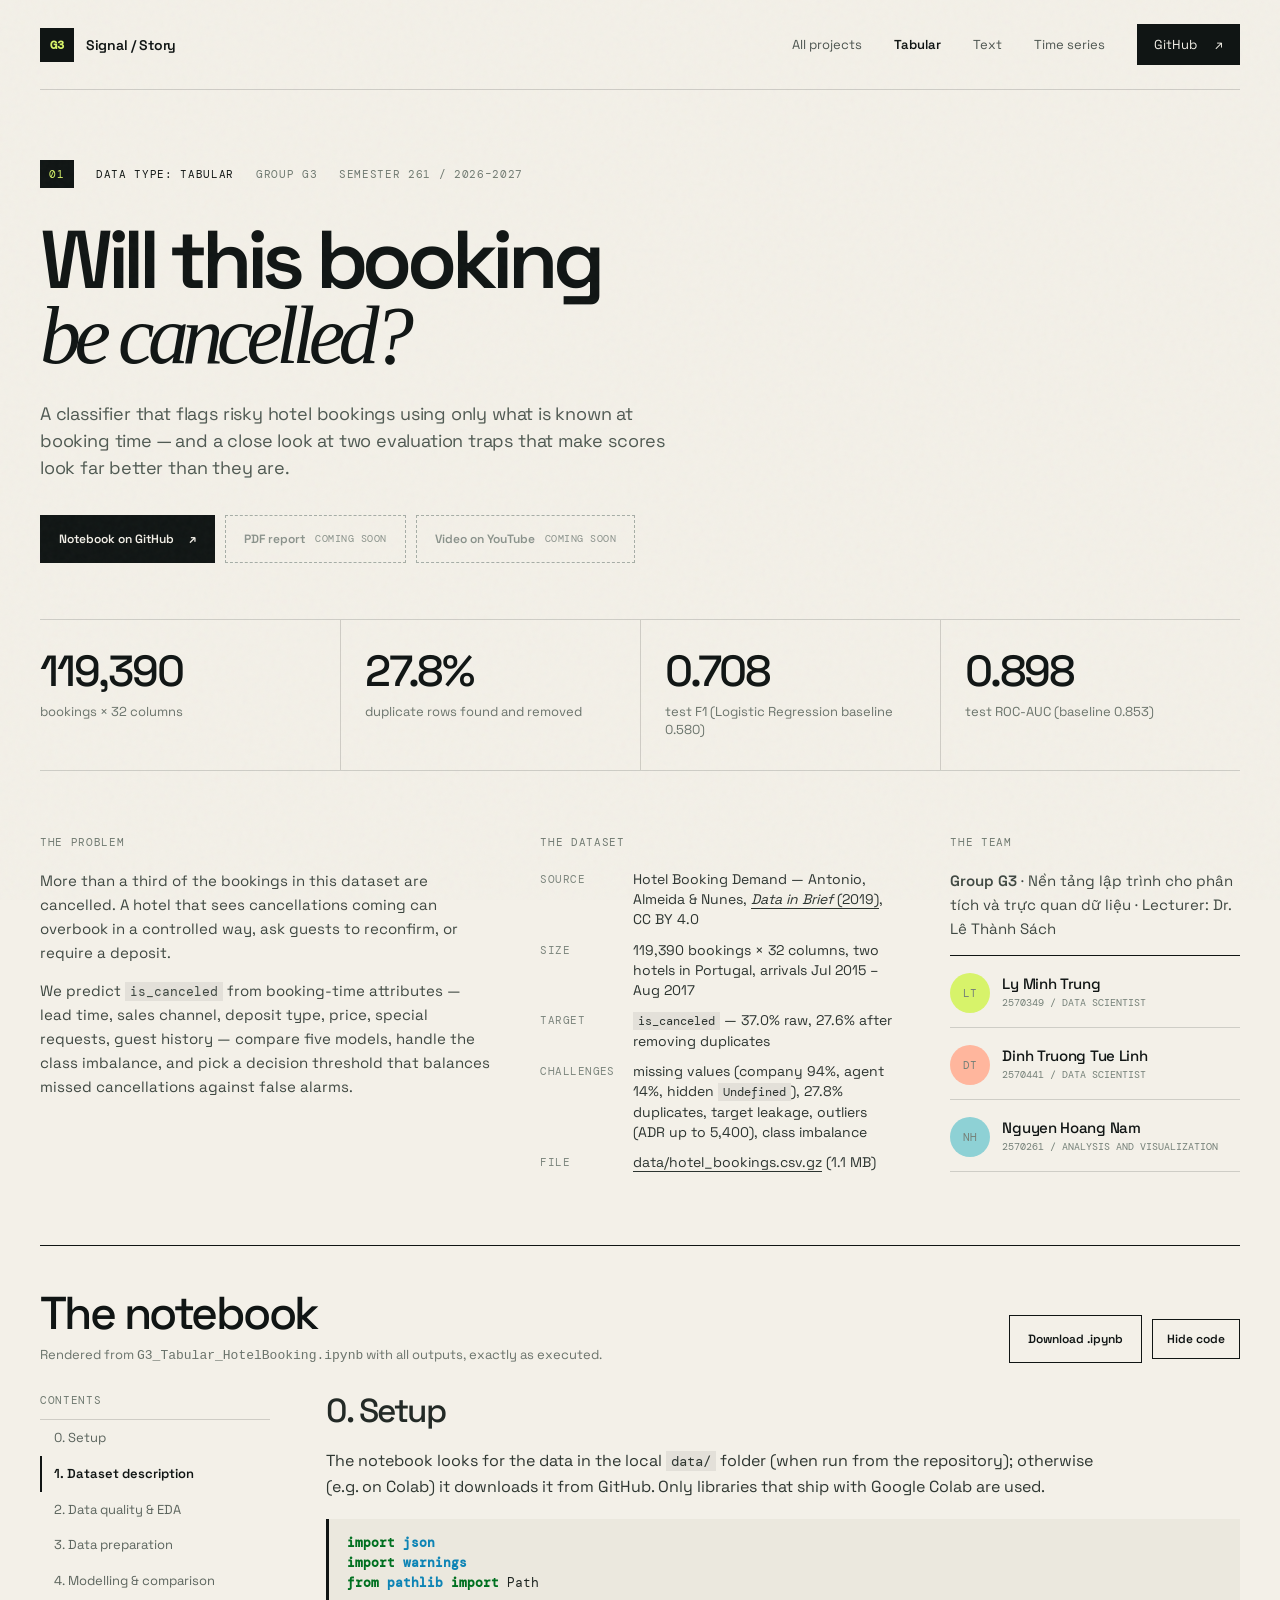
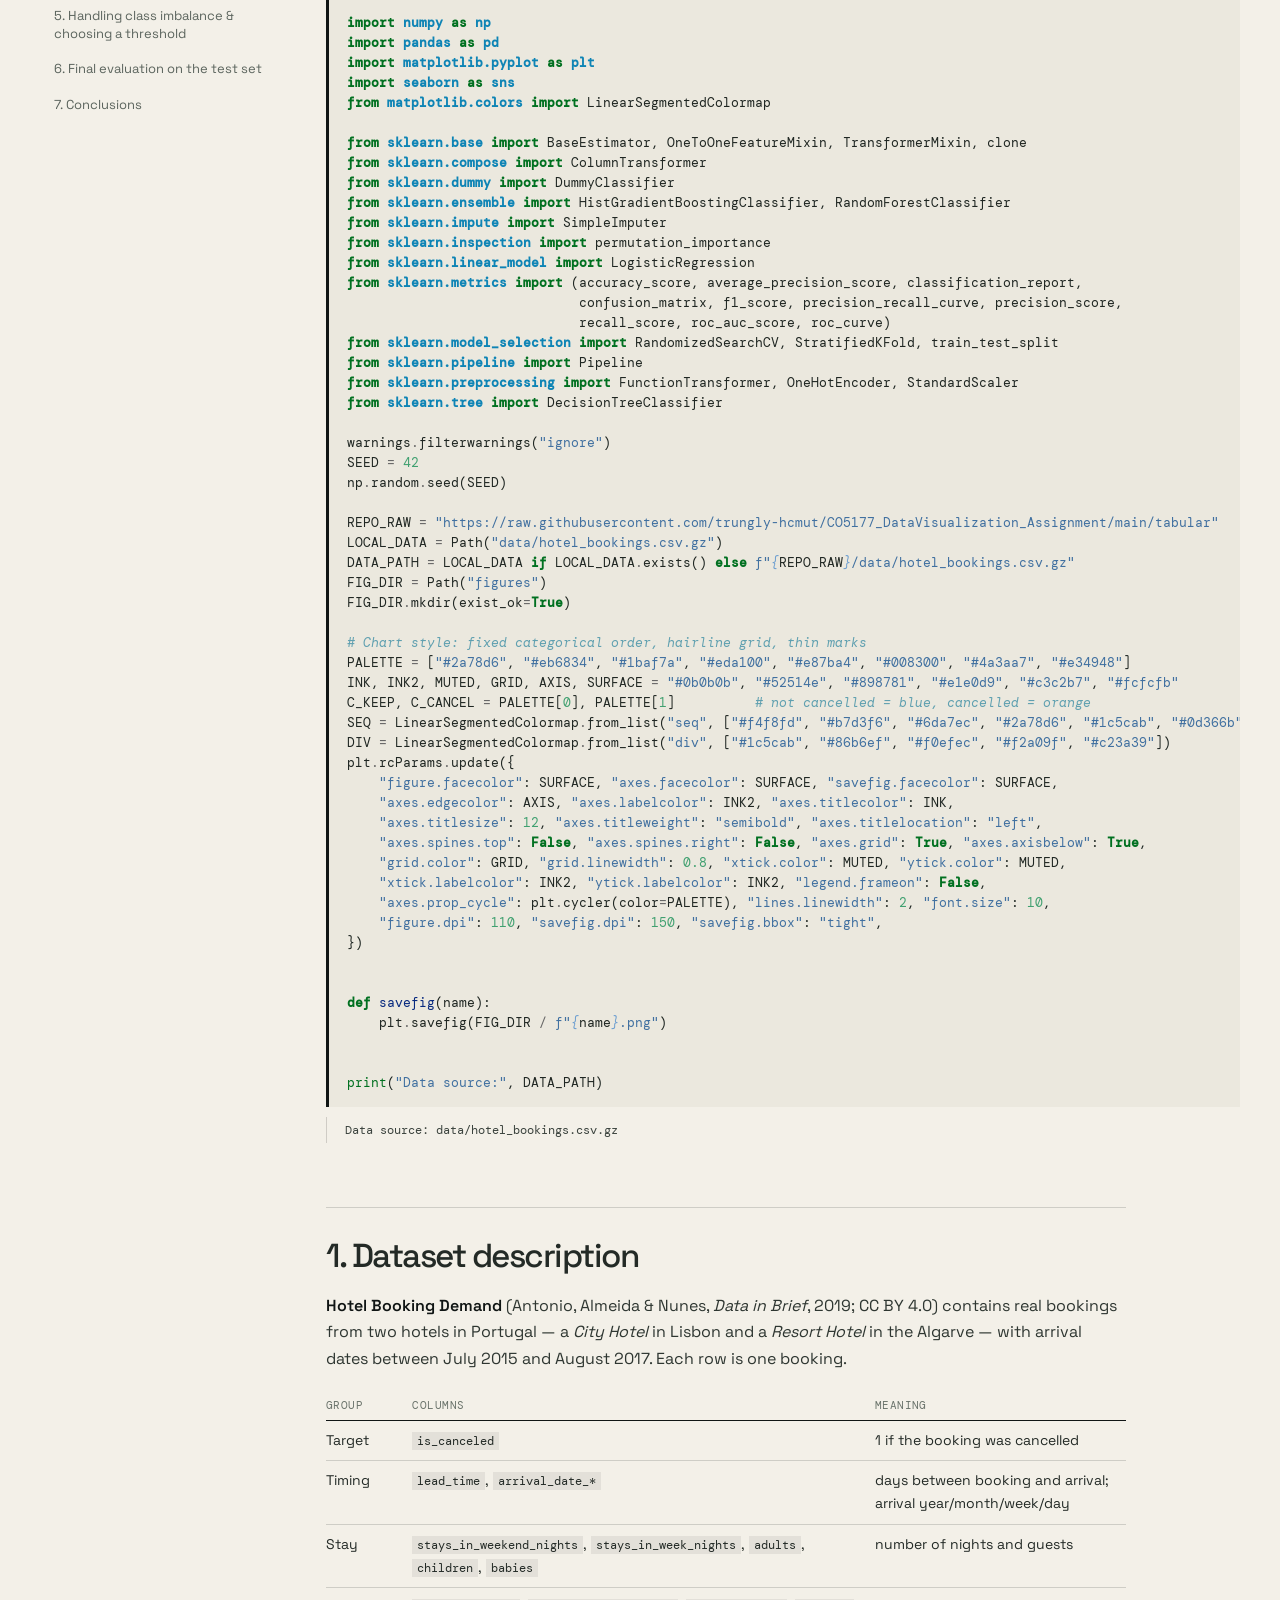
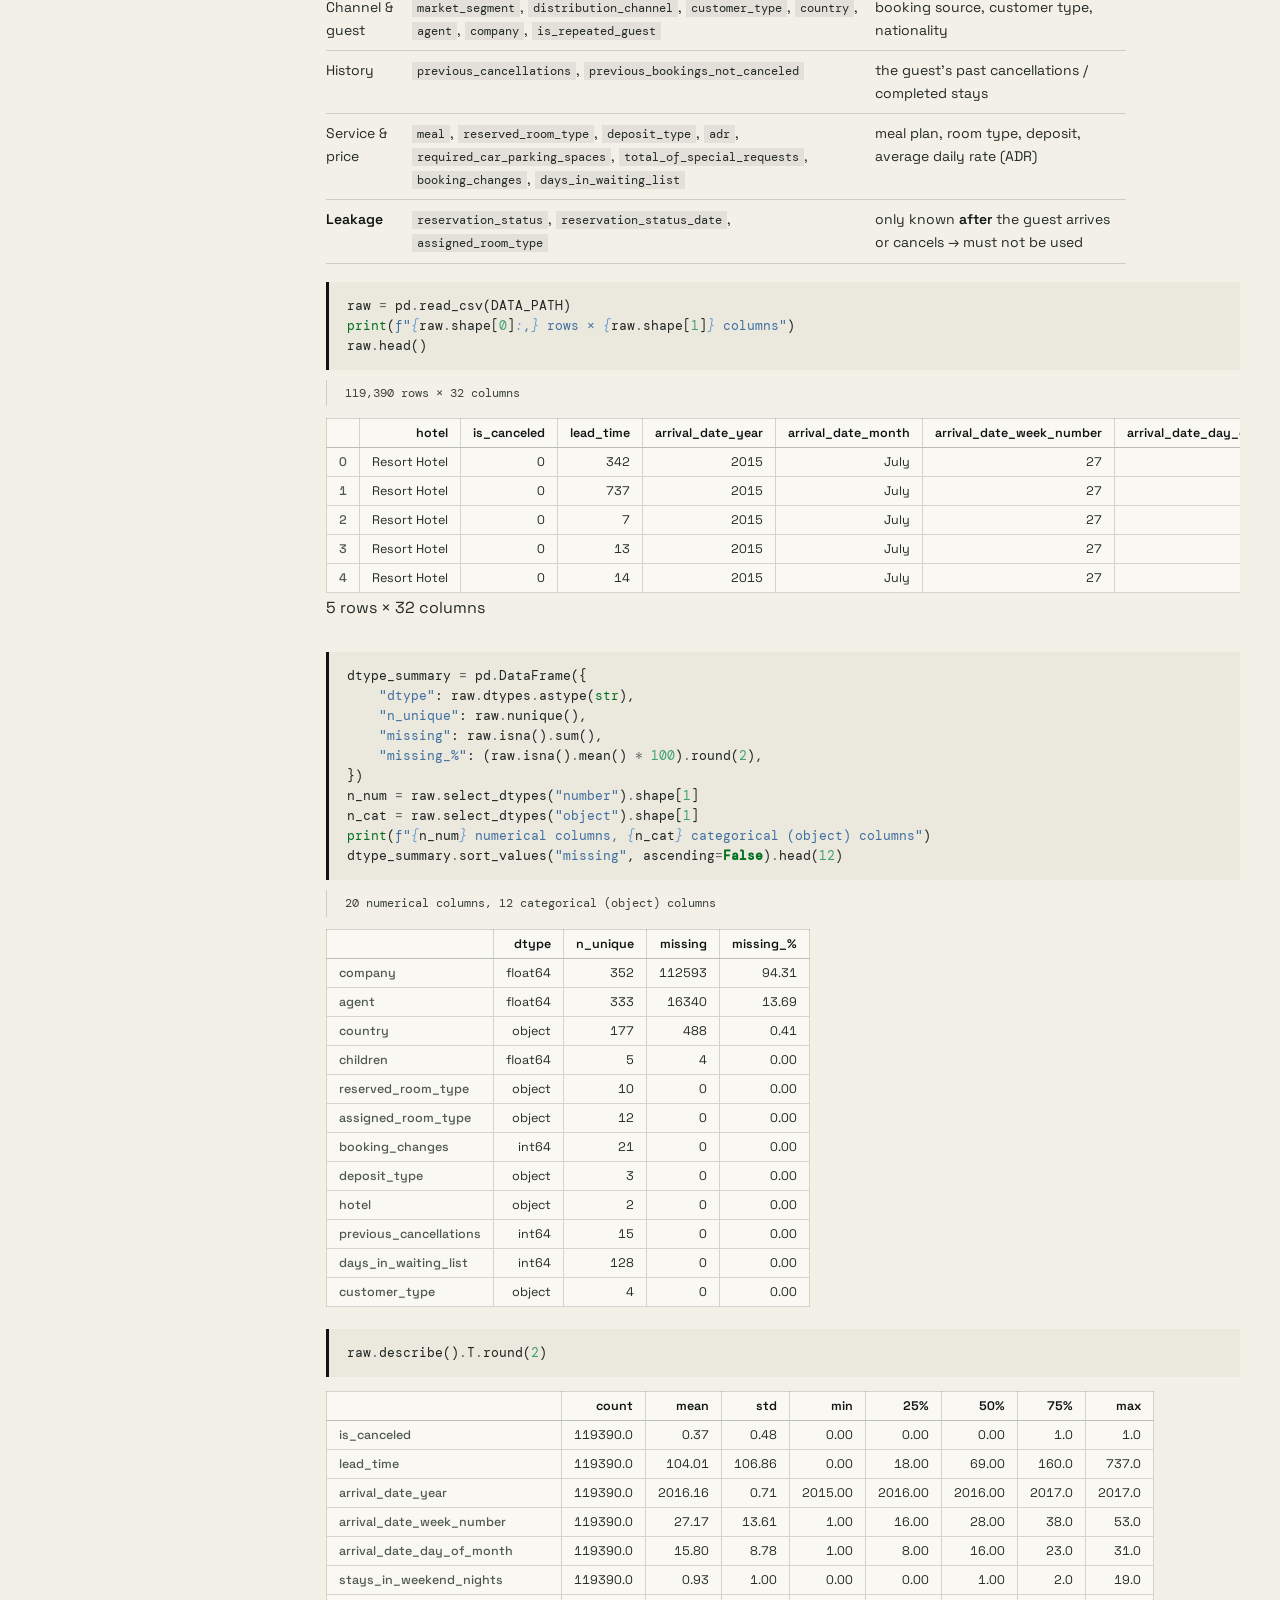
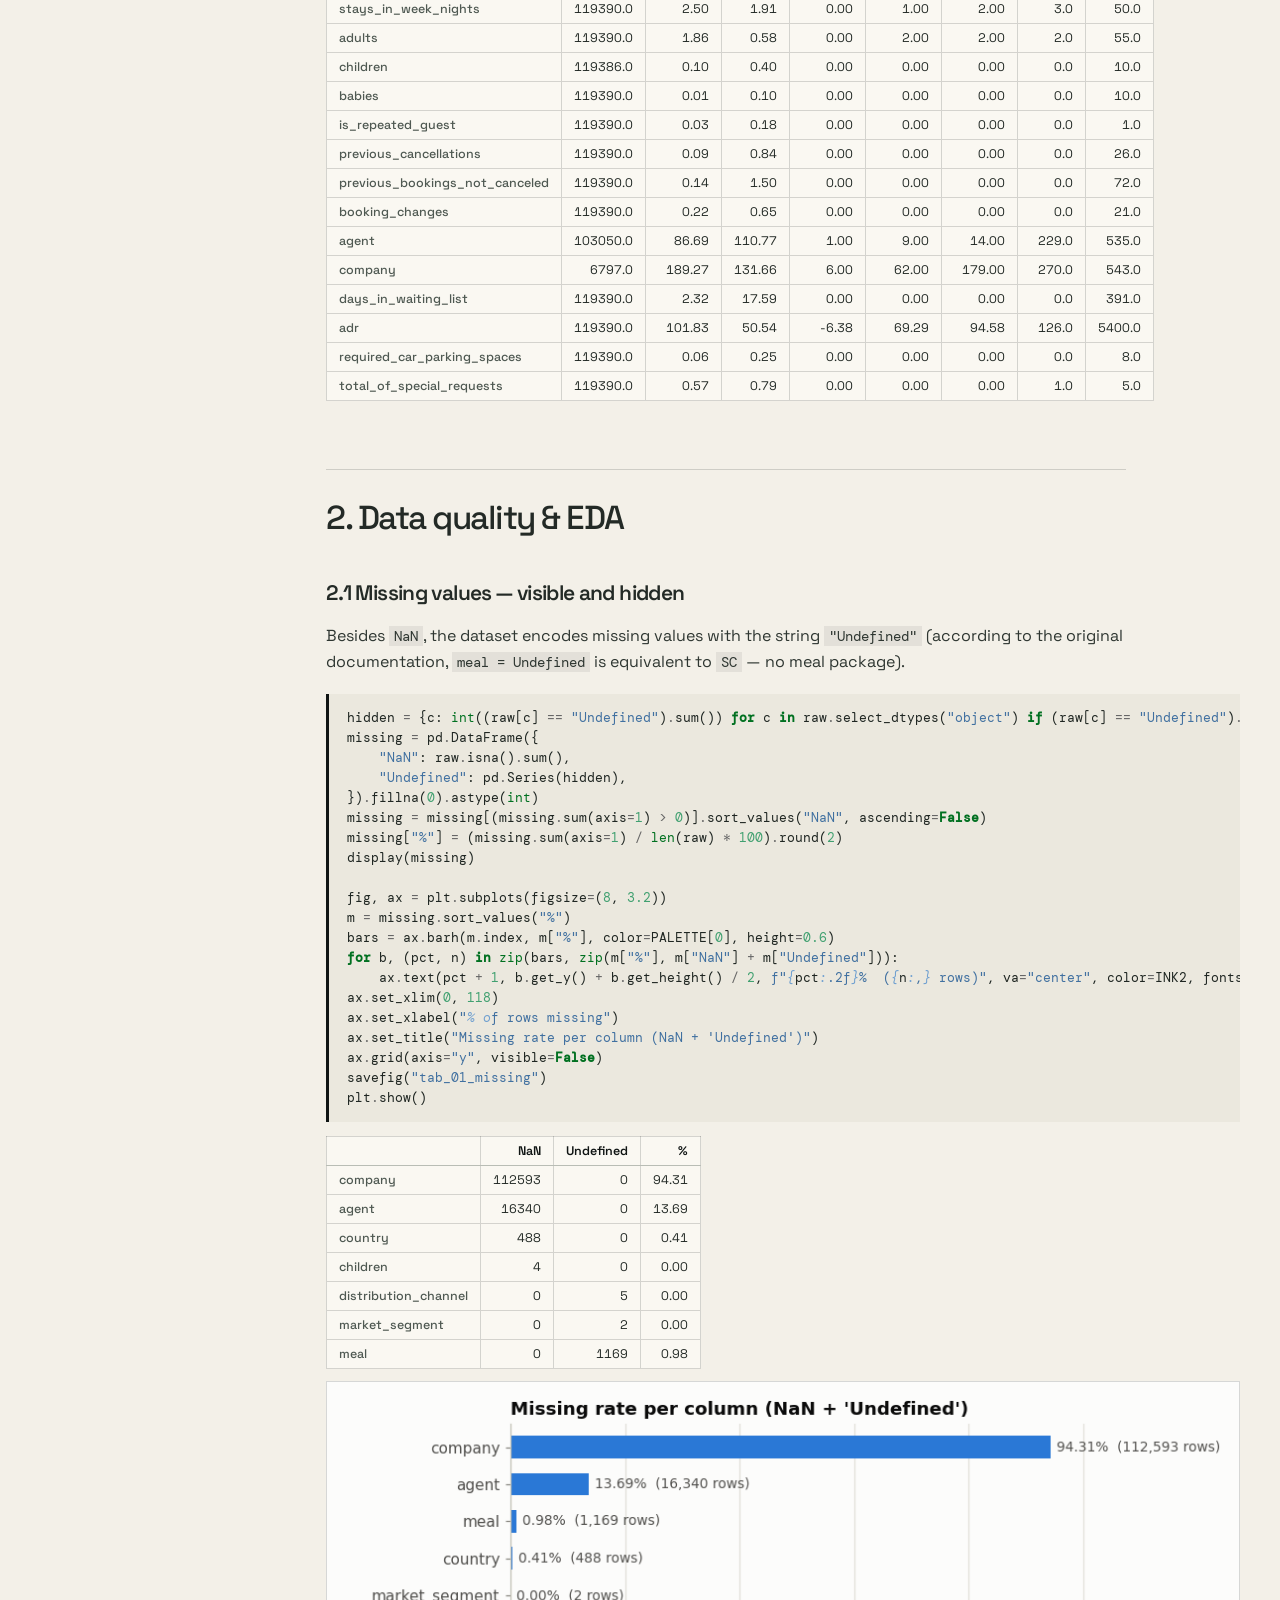
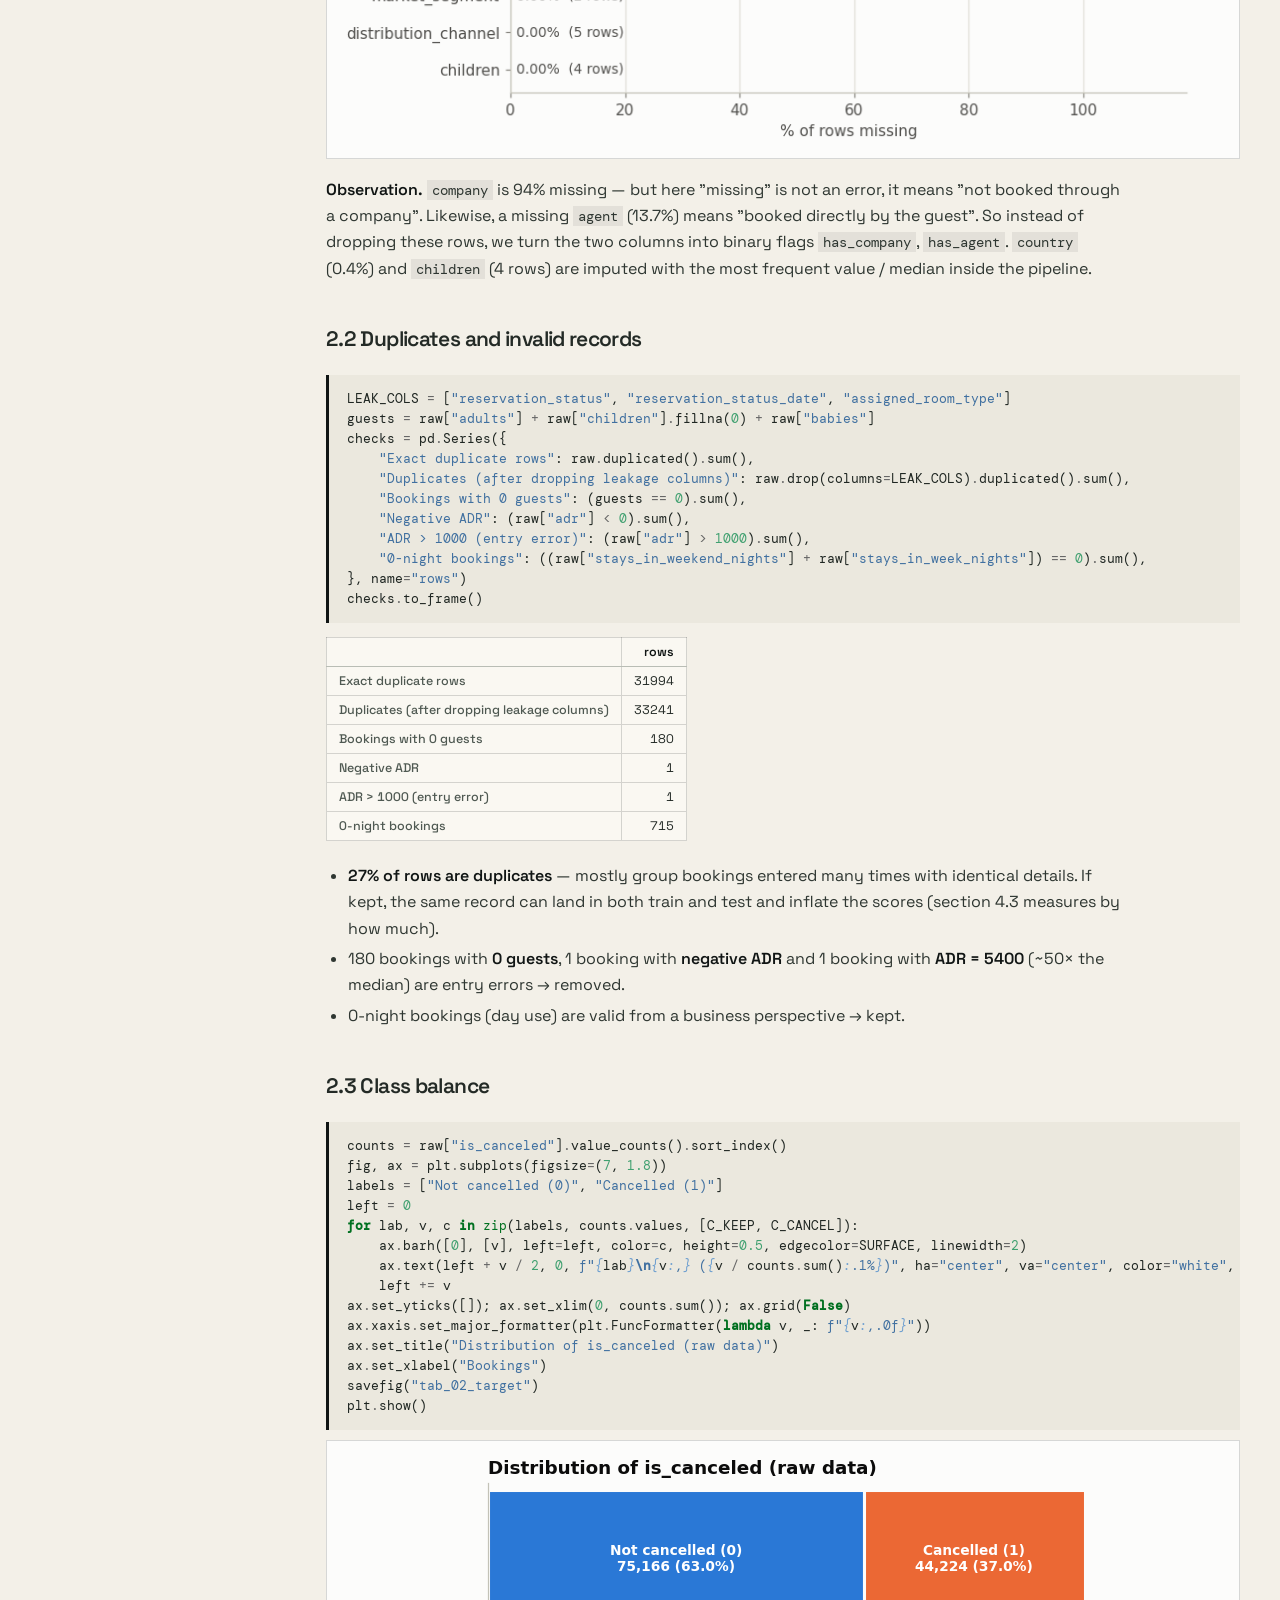
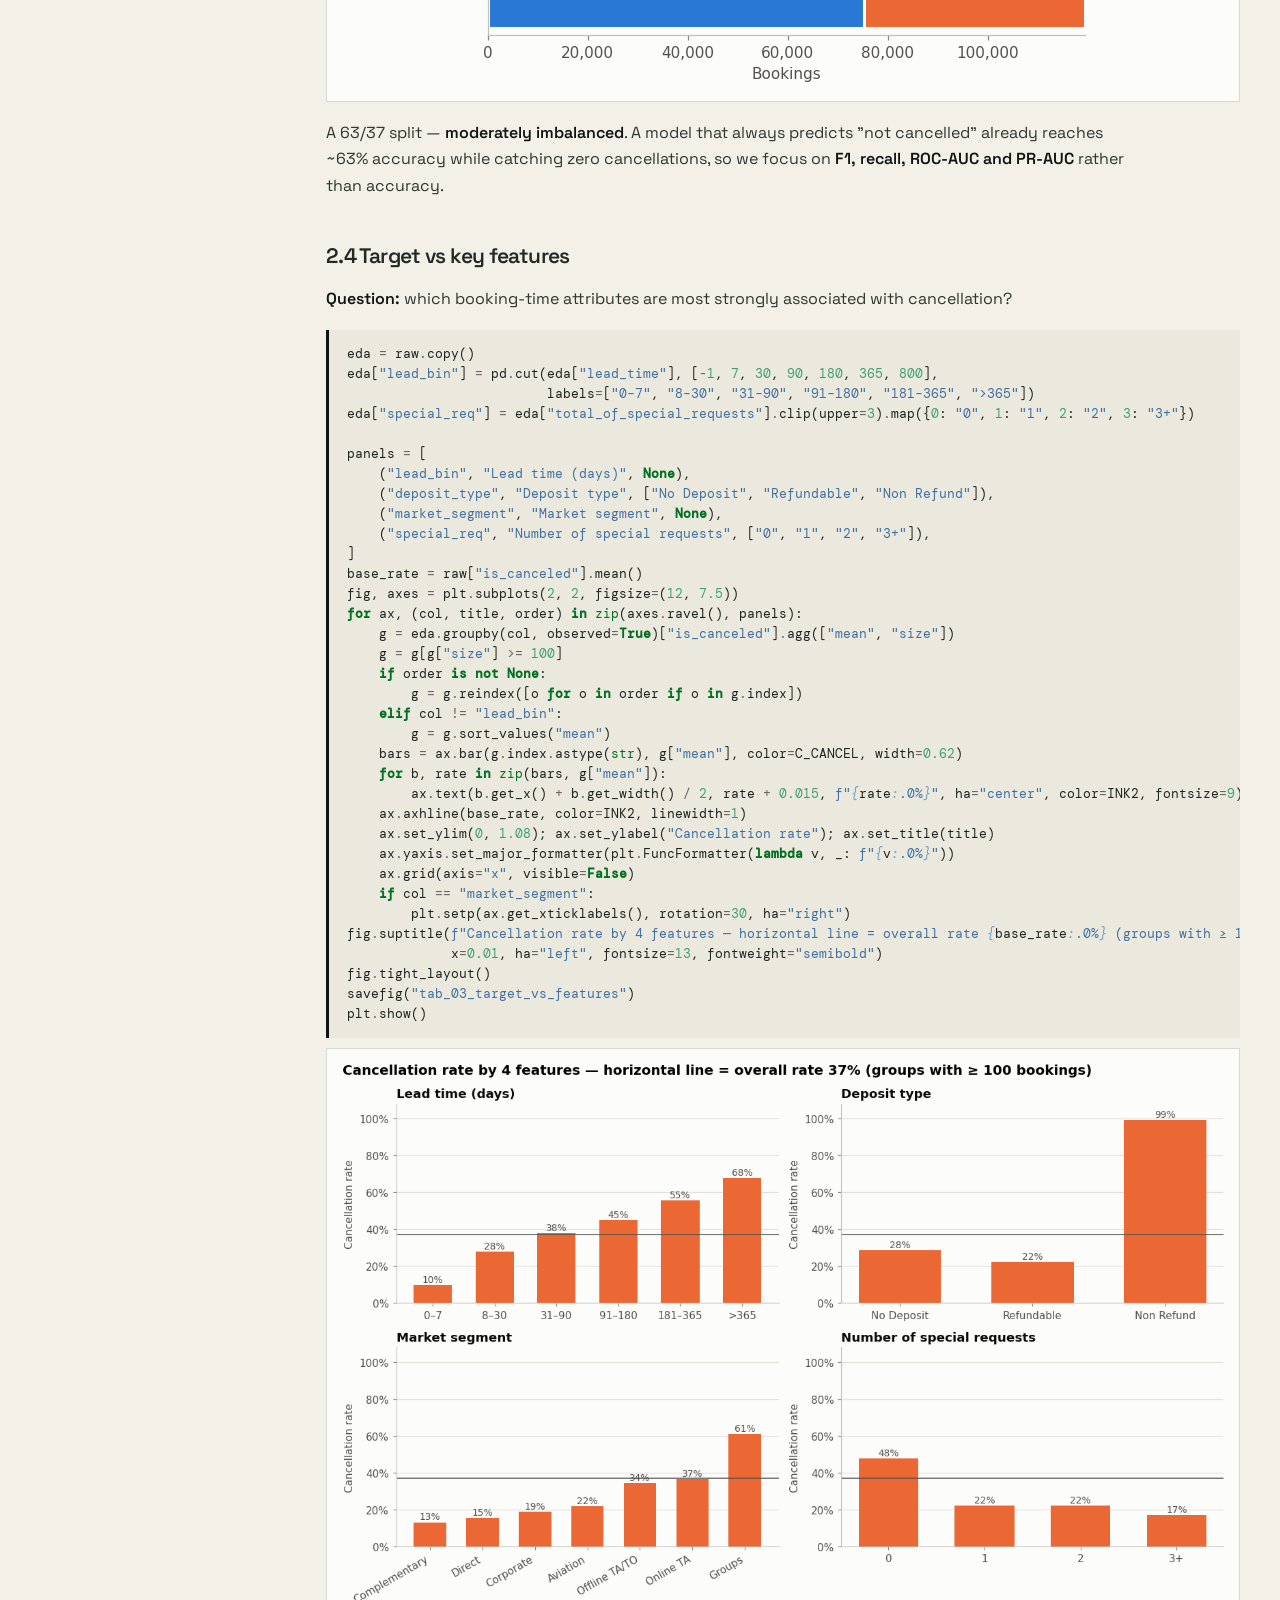
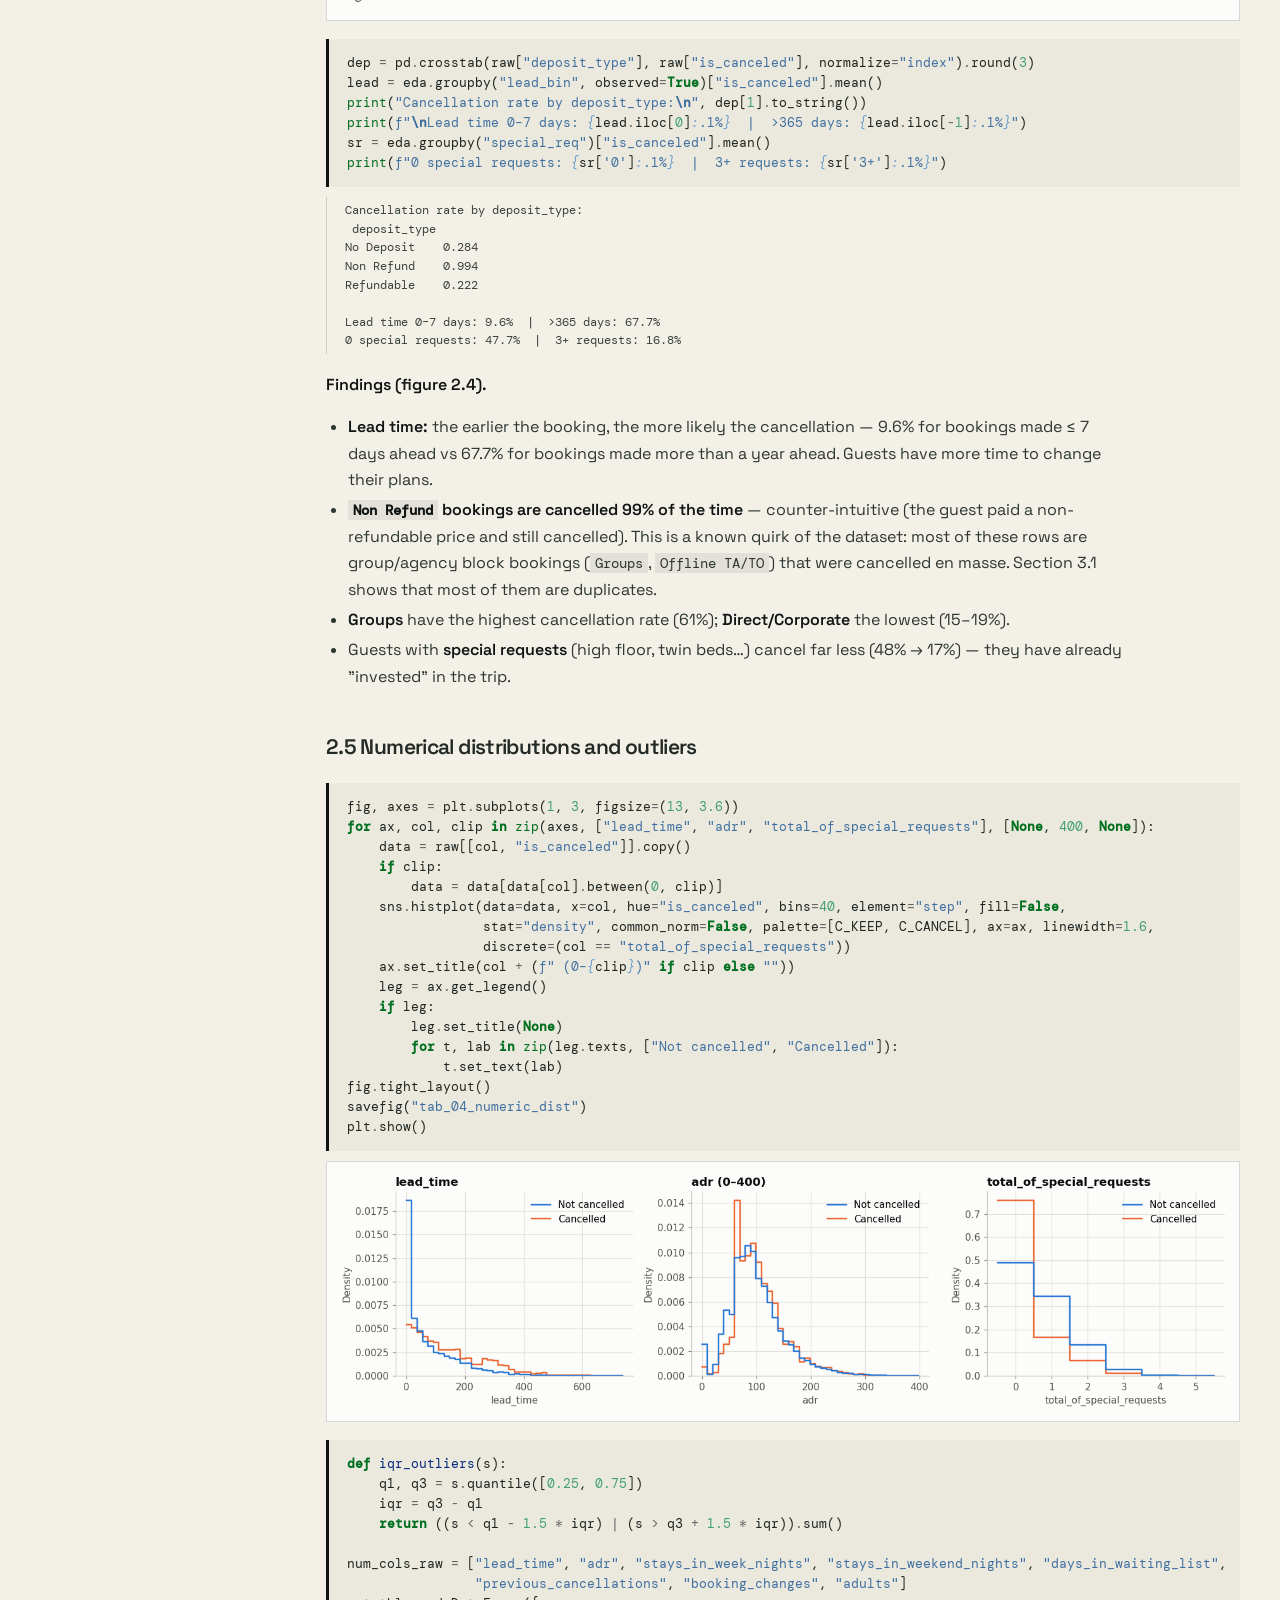
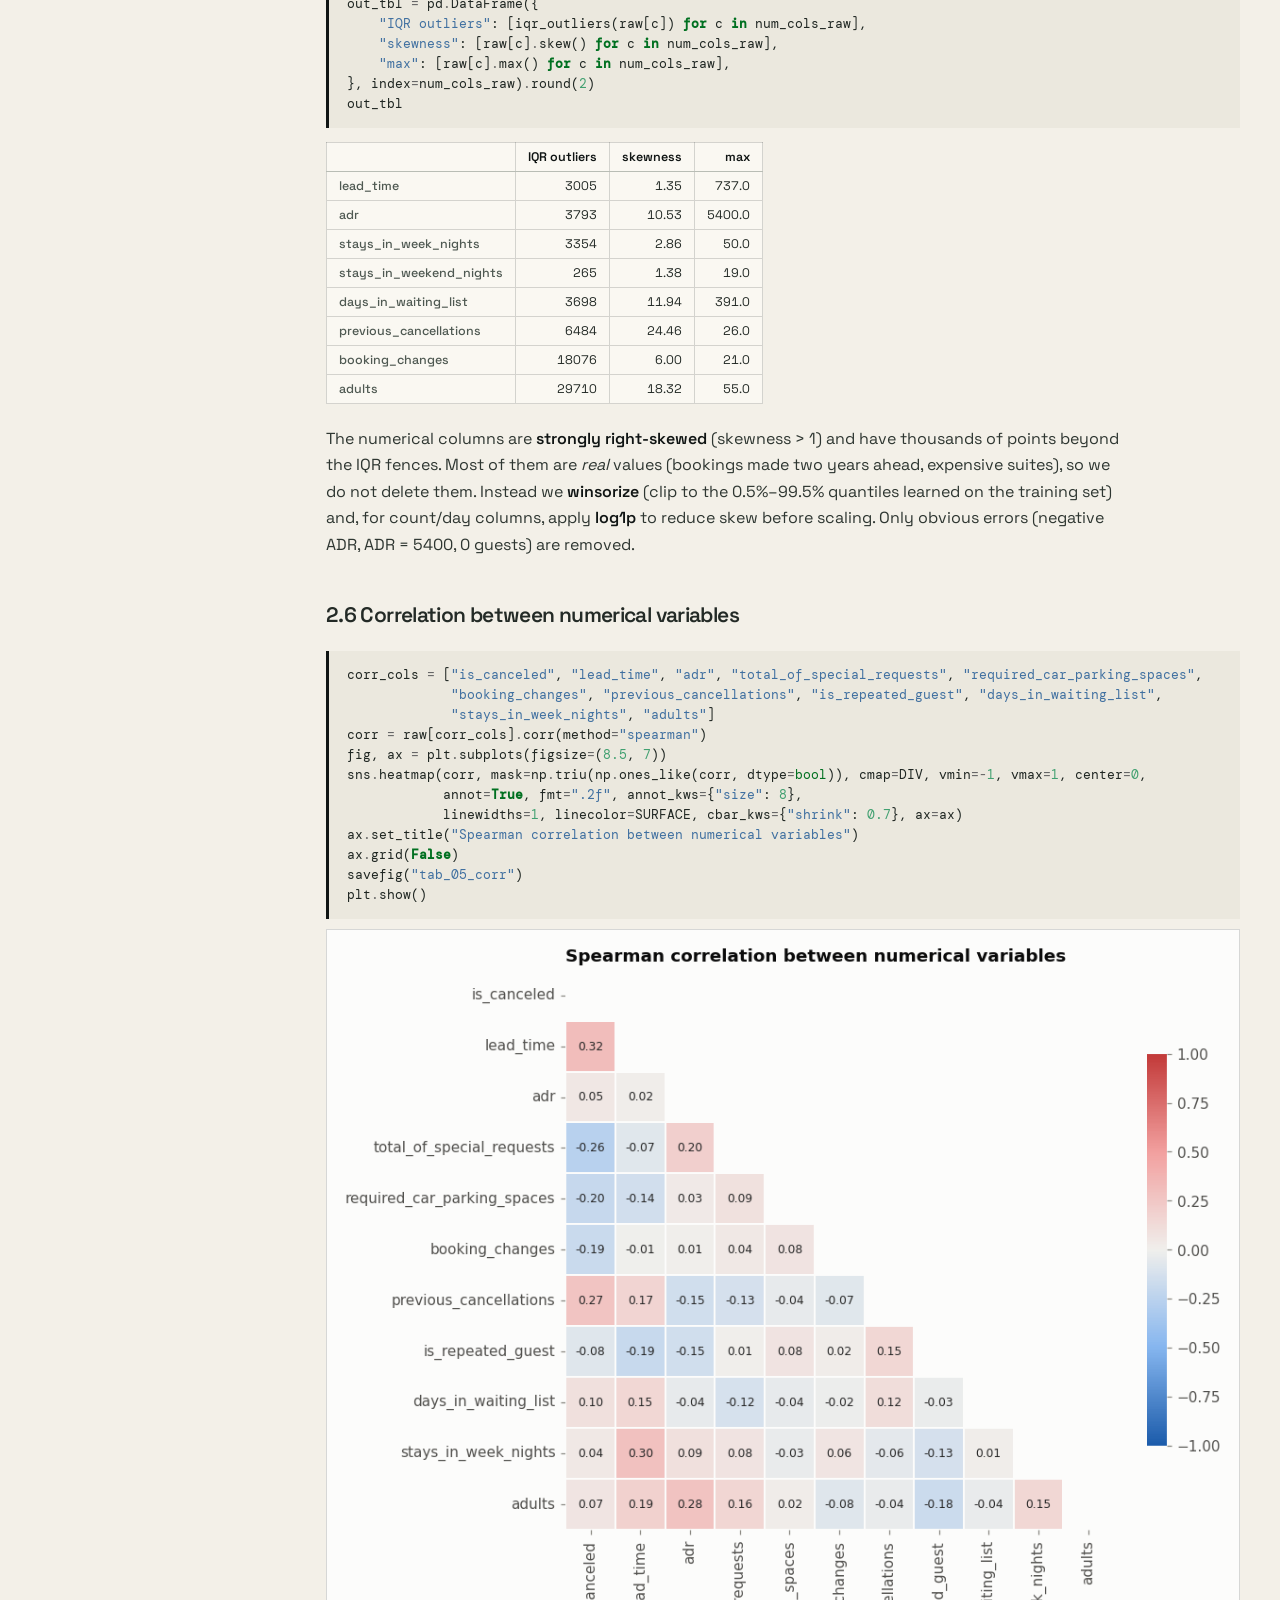
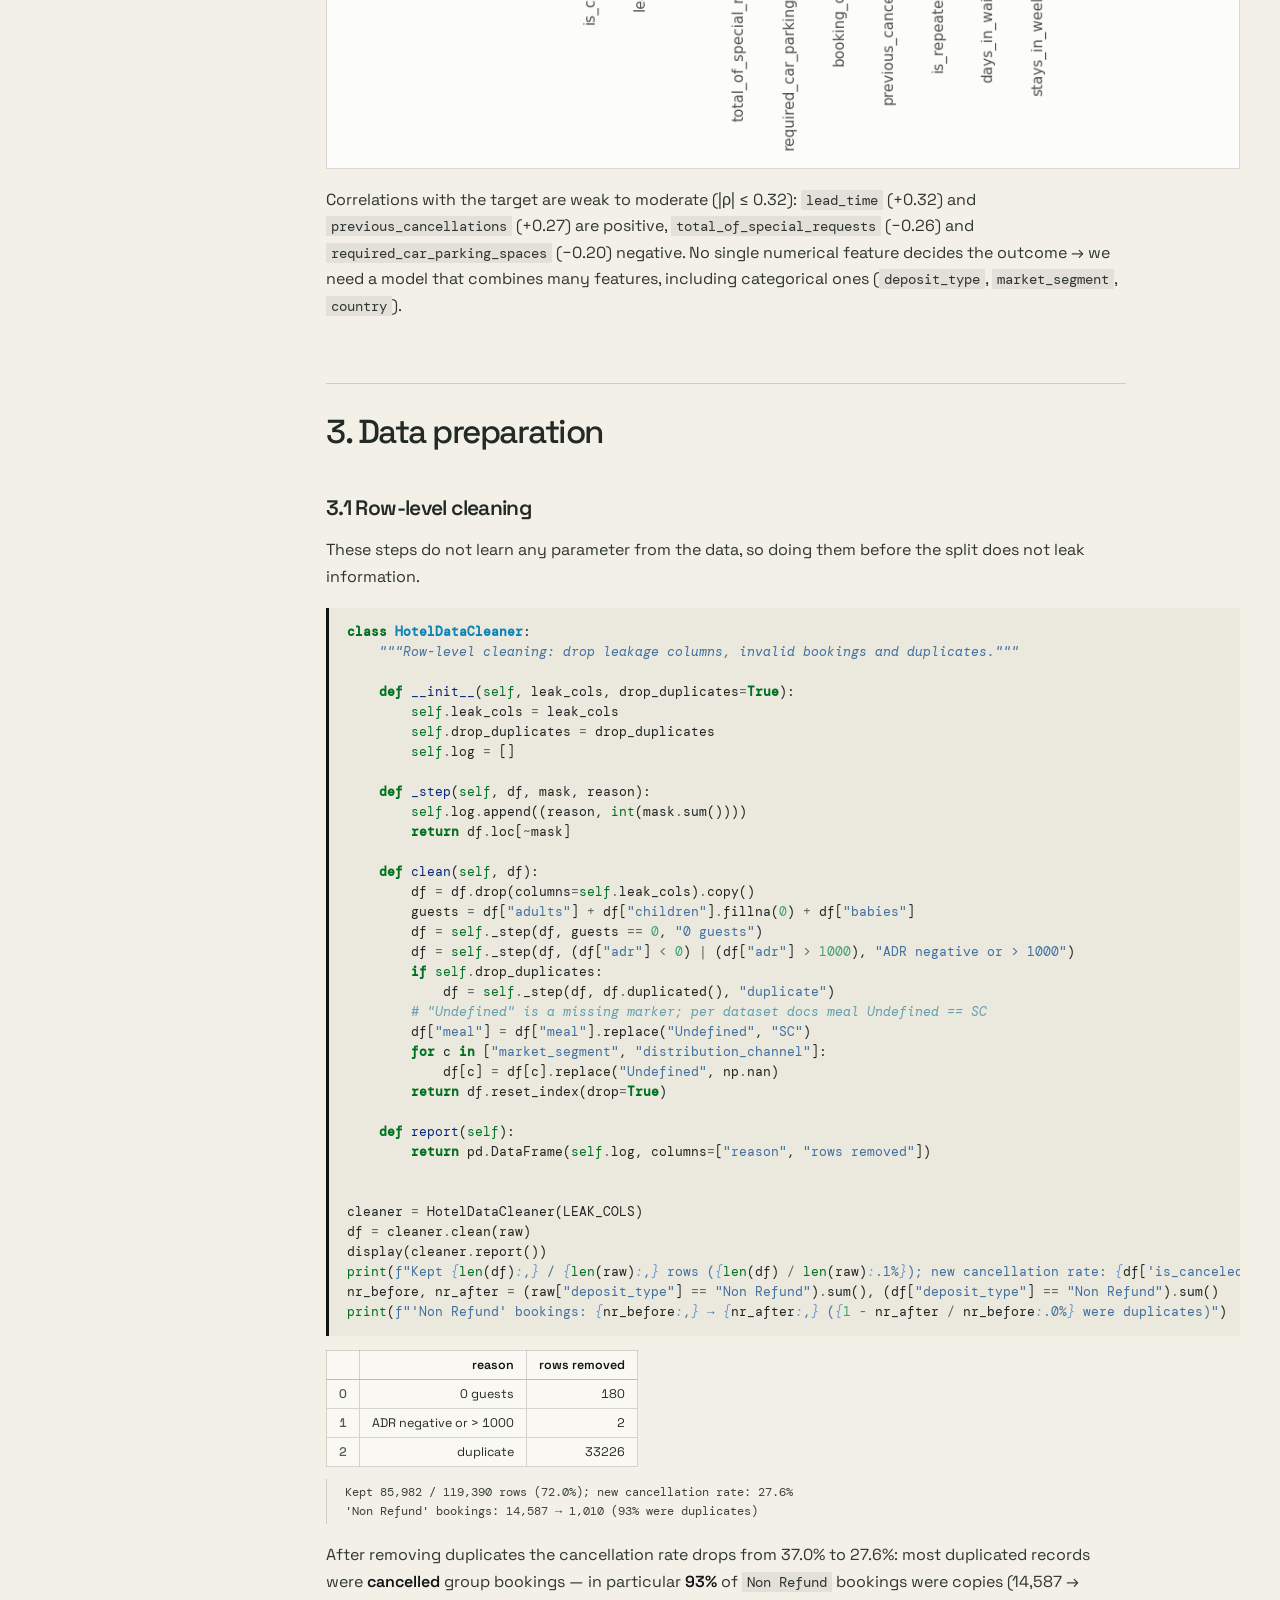
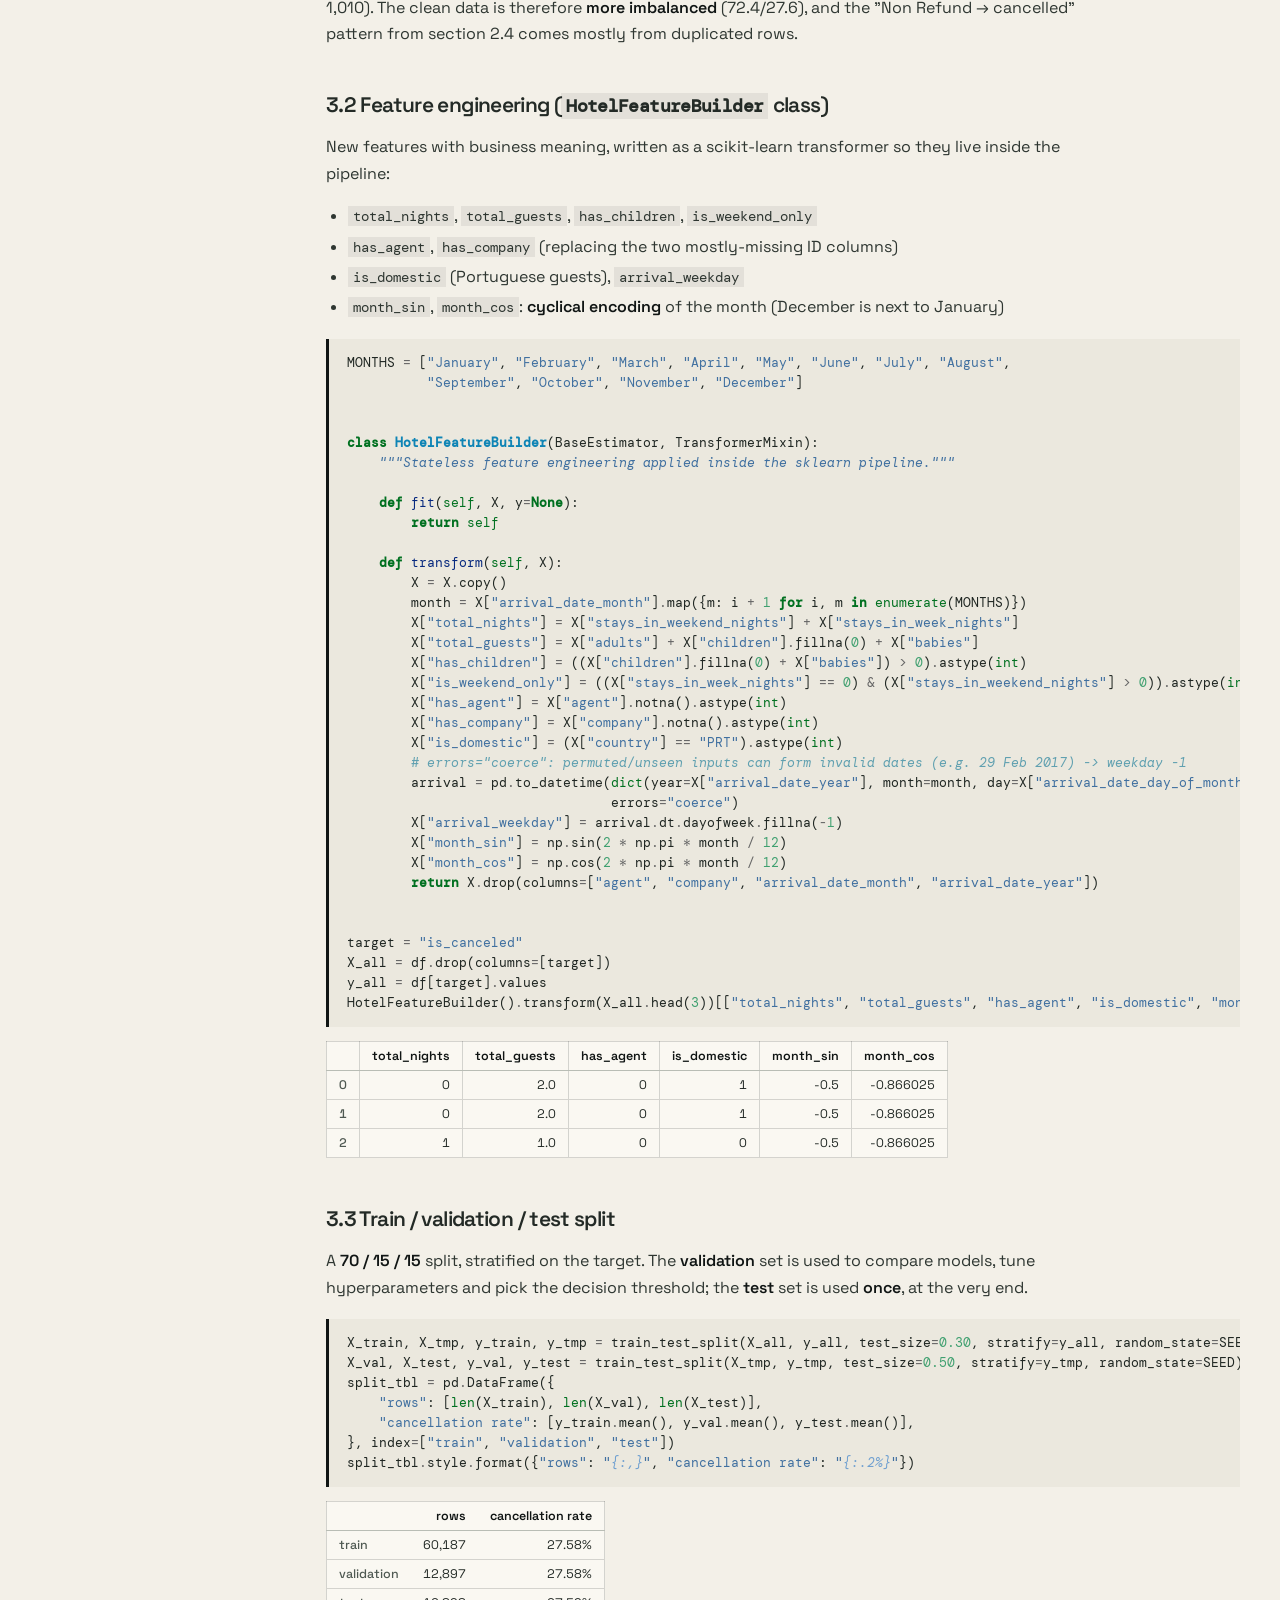
==== tabular/index.html @ adefe688 "feat: update text, tabular, and time series notebooks" ====
<!doctype html>
<html lang="en">
<head>
  <meta charset="UTF-8">
  <meta name="viewport" content="width=device-width, initial-scale=1.0">
  <meta name="description" content="A classifier that flags risky hotel bookings using only what is known at booking time — and a close look at two evaluation traps that make scores look far better than they are.">
  <meta name="theme-color" content="#101514">
  <title>Tabular: Predicting hotel booking cancellations — G3</title>
  <link rel="preconnect" href="https://fonts.googleapis.com">
  <link rel="preconnect" href="https://fonts.gstatic.com" crossorigin>
  <link href="https://fonts.googleapis.com/css2?family=DM+Mono:wght@400;500&family=Space+Grotesk:wght@400;500;600;700&display=swap" rel="stylesheet">
  <link rel="stylesheet" href="../style.css">
  <link rel="stylesheet" href="../assets/project.css">
</head>
<body class="project-page">
  <div class="noise" aria-hidden="true"></div>
  <header class="site-header">
    <a class="brand" href="../index.html" aria-label="G3 home"><span class="brand-mark">G3</span><span>Signal / Story</span></a>
    <button class="menu-toggle" type="button" aria-expanded="false" aria-controls="site-nav">Menu <span>+</span></button>
    <nav class="site-nav" id="site-nav" aria-label="Primary navigation">
      <a href="../index.html#work">All projects</a>
      <a href="../tabular/index.html" aria-current="page">Tabular</a>
      <a href="../text/index.html">Text</a>
      <a href="../timeseries/index.html">Time series</a>
      <a class="nav-cta" href="https://github.com/trungly-hcmut/CO5177_DataVisualization_Assignment" target="_blank" rel="noreferrer">GitHub <span>↗</span></a>
    </nav>
  </header>

  <main id="top">
    <section class="project-hero section-shell">
      <div class="project-kicker"><span class="kicker-index">01</span><span class="kicker-type">Data type: Tabular</span><span>Group G3</span><span>Semester 261 / 2026–2027</span></div>
      <h1>Will this booking<br><em>be cancelled?</em></h1>
      <p class="project-lede">A classifier that flags risky hotel bookings using only what is known at booking time — and a close look at two evaluation traps that make scores look far better than they are.</p>
      <div class="project-actions">
        <a class="button button-primary" href="https://github.com/trungly-hcmut/CO5177_DataVisualization_Assignment/blob/main/tabular/G3_Tabular_HotelBooking.ipynb" target="_blank" rel="noreferrer">Notebook on GitHub <span>↗</span></a>
        <span class="button button-lime" aria-disabled="true">PDF report<small>coming soon</small></span>
        <span class="button button-outline" aria-disabled="true">Video on YouTube<small>coming soon</small></span>
      </div>
    </section>

    <section class="project-facts section-shell" aria-label="Key numbers">
      <div class="fact"><span class="fact-value">119,390</span><span class="fact-label">bookings × 32 columns</span></div>
      <div class="fact"><span class="fact-value">27.8%</span><span class="fact-label">duplicate rows found and removed</span></div>
      <div class="fact"><span class="fact-value">0.708</span><span class="fact-label">test F1 (Logistic Regression baseline 0.580)</span></div>
      <div class="fact"><span class="fact-value">0.898</span><span class="fact-label">test ROC-AUC (baseline 0.853)</span></div>
    </section>

    <section class="project-brief section-shell">
      <div class="brief-block">
        <h2>The problem</h2>
        <p>More than a third of the bookings in this dataset are cancelled. A hotel that sees cancellations coming can overbook in a controlled way, ask guests to reconfirm, or require a deposit.</p>
        <p>We predict <code>is_canceled</code> from booking-time attributes — lead time, sales channel, deposit type, price, special requests, guest history — compare five models, handle the class imbalance, and pick a decision threshold that balances missed cancellations against false alarms.</p>
      </div>
      <div class="brief-block">
        <h2>The dataset</h2>
        <dl class="data-list">
          <dt>Source</dt><dd>Hotel Booking Demand — Antonio, Almeida &amp; Nunes, <a href="https://doi.org/10.1016/j.dib.2018.11.126" target="_blank" rel="noreferrer"><em>Data in Brief</em> (2019)</a>, CC BY 4.0</dd>
          <dt>Size</dt><dd>119,390 bookings × 32 columns, two hotels in Portugal, arrivals Jul 2015 – Aug 2017</dd>
          <dt>Target</dt><dd><code>is_canceled</code> — 37.0% raw, 27.6% after removing duplicates</dd>
          <dt>Challenges</dt><dd>missing values (company 94%, agent 14%, hidden <code>Undefined</code>), 27.8% duplicates, target leakage, outliers (ADR up to 5,400), class imbalance</dd>
          <dt>File</dt><dd><a href="data/hotel_bookings.csv.gz">data/hotel_bookings.csv.gz</a> (1.1 MB)</dd>
        </dl>
      </div>
      <div class="brief-block brief-team">
        <h2>The team</h2>
        <p class="team-group"><b>Group G3</b> · Nền tảng lập trình cho phân tích và trực quan dữ liệu · Lecturer: Dr. Lê Thành Sách</p>
        <ul class="team-list">
          <li><span class="avatar" style="background:var(--lime)">LT</span><div><strong>Ly Minh Trung</strong><span>2570349 / Data Scientist</span></div></li>
          <li><span class="avatar" style="background:var(--peach)">DT</span><div><strong>Dinh Truong Tue Linh</strong><span>2570441 / Data Scientist</span></div></li>
          <li><span class="avatar" style="background:var(--blue)">NH</span><div><strong>Nguyen Hoang Nam</strong><span>2570261 / Analysis and Visualization</span></div></li>
        </ul>
      </div>
    </section>

    <section class="notebook-section section-shell" id="notebook">
      <div class="notebook-head">
        <div>
          <h2>The notebook</h2>
          <p>Rendered from <a href="https://github.com/trungly-hcmut/CO5177_DataVisualization_Assignment/blob/main/tabular/G3_Tabular_HotelBooking.ipynb" target="_blank" rel="noreferrer"><code>G3_Tabular_HotelBooking.ipynb</code></a> with all outputs, exactly as executed.</p>
        </div>
        <div class="notebook-tools">
          <a class="button button-outline" href="G3_Tabular_HotelBooking.ipynb" download>Download .ipynb</a>
          <button class="code-toggle" type="button" aria-pressed="false">Hide code</button>
        </div>
      </div>
      <div class="notebook-layout">
        <details class="notebook-toc" open>
          <summary>Contents</summary>
          <ol>
            <li><a href="#0.-Setup">0. Setup</a></li>
            <li><a href="#1.-Dataset-description">1. Dataset description</a></li>
            <li><a href="#2.-Data-quality-&amp;-EDA">2. Data quality &amp; EDA</a></li>
            <li><a href="#3.-Data-preparation">3. Data preparation</a></li>
            <li><a href="#4.-Modelling-&amp;-comparison">4. Modelling &amp; comparison</a></li>
            <li><a href="#5.-Handling-class-imbalance-&amp;-choosing-a-threshold">5. Handling class imbalance &amp; choosing a threshold</a></li>
            <li><a href="#6.-Final-evaluation-on-the-test-set">6. Final evaluation on the test set</a></li>
            <li><a href="#7.-Conclusions">7. Conclusions</a></li>
          </ol>
        </details>
        <article class="notebook">
<div class="cell border-box-sizing text_cell rendered" id="cell-id=9de452a9"><div class="prompt input_prompt">
</div><div class="inner_cell">
<div class="text_cell_render border-box-sizing rendered_html">
<h2 id="0.-Setup">0. Setup<a class="anchor-link" href="#0.-Setup">¶</a></h2><p>The notebook looks for the data in the local <code>data/</code> folder (when run from the repository); otherwise (e.g. on Colab) it downloads it from GitHub. Only libraries that ship with Google Colab are used.</p>
</div>
</div>
</div>
<div class="cell border-box-sizing code_cell rendered" id="cell-id=e6a89bb5">
<div class="input">
<div class="prompt input_prompt">In [1]:</div>
<div class="inner_cell">
<div class="input_area">
<div class="highlight hl-ipython3"><pre><span></span><span class="kn">import</span><span class="w"> </span><span class="nn">json</span>
<span class="kn">import</span><span class="w"> </span><span class="nn">warnings</span>
<span class="kn">from</span><span class="w"> </span><span class="nn">pathlib</span><span class="w"> </span><span class="kn">import</span> <span class="n">Path</span>

<span class="kn">import</span><span class="w"> </span><span class="nn">numpy</span><span class="w"> </span><span class="k">as</span><span class="w"> </span><span class="nn">np</span>
<span class="kn">import</span><span class="w"> </span><span class="nn">pandas</span><span class="w"> </span><span class="k">as</span><span class="w"> </span><span class="nn">pd</span>
<span class="kn">import</span><span class="w"> </span><span class="nn">matplotlib.pyplot</span><span class="w"> </span><span class="k">as</span><span class="w"> </span><span class="nn">plt</span>
<span class="kn">import</span><span class="w"> </span><span class="nn">seaborn</span><span class="w"> </span><span class="k">as</span><span class="w"> </span><span class="nn">sns</span>
<span class="kn">from</span><span class="w"> </span><span class="nn">matplotlib.colors</span><span class="w"> </span><span class="kn">import</span> <span class="n">LinearSegmentedColormap</span>

<span class="kn">from</span><span class="w"> </span><span class="nn">sklearn.base</span><span class="w"> </span><span class="kn">import</span> <span class="n">BaseEstimator</span><span class="p">,</span> <span class="n">OneToOneFeatureMixin</span><span class="p">,</span> <span class="n">TransformerMixin</span><span class="p">,</span> <span class="n">clone</span>
<span class="kn">from</span><span class="w"> </span><span class="nn">sklearn.compose</span><span class="w"> </span><span class="kn">import</span> <span class="n">ColumnTransformer</span>
<span class="kn">from</span><span class="w"> </span><span class="nn">sklearn.dummy</span><span class="w"> </span><span class="kn">import</span> <span class="n">DummyClassifier</span>
<span class="kn">from</span><span class="w"> </span><span class="nn">sklearn.ensemble</span><span class="w"> </span><span class="kn">import</span> <span class="n">HistGradientBoostingClassifier</span><span class="p">,</span> <span class="n">RandomForestClassifier</span>
<span class="kn">from</span><span class="w"> </span><span class="nn">sklearn.impute</span><span class="w"> </span><span class="kn">import</span> <span class="n">SimpleImputer</span>
<span class="kn">from</span><span class="w"> </span><span class="nn">sklearn.inspection</span><span class="w"> </span><span class="kn">import</span> <span class="n">permutation_importance</span>
<span class="kn">from</span><span class="w"> </span><span class="nn">sklearn.linear_model</span><span class="w"> </span><span class="kn">import</span> <span class="n">LogisticRegression</span>
<span class="kn">from</span><span class="w"> </span><span class="nn">sklearn.metrics</span><span class="w"> </span><span class="kn">import</span> <span class="p">(</span><span class="n">accuracy_score</span><span class="p">,</span> <span class="n">average_precision_score</span><span class="p">,</span> <span class="n">classification_report</span><span class="p">,</span>
                             <span class="n">confusion_matrix</span><span class="p">,</span> <span class="n">f1_score</span><span class="p">,</span> <span class="n">precision_recall_curve</span><span class="p">,</span> <span class="n">precision_score</span><span class="p">,</span>
                             <span class="n">recall_score</span><span class="p">,</span> <span class="n">roc_auc_score</span><span class="p">,</span> <span class="n">roc_curve</span><span class="p">)</span>
<span class="kn">from</span><span class="w"> </span><span class="nn">sklearn.model_selection</span><span class="w"> </span><span class="kn">import</span> <span class="n">RandomizedSearchCV</span><span class="p">,</span> <span class="n">StratifiedKFold</span><span class="p">,</span> <span class="n">train_test_split</span>
<span class="kn">from</span><span class="w"> </span><span class="nn">sklearn.pipeline</span><span class="w"> </span><span class="kn">import</span> <span class="n">Pipeline</span>
<span class="kn">from</span><span class="w"> </span><span class="nn">sklearn.preprocessing</span><span class="w"> </span><span class="kn">import</span> <span class="n">FunctionTransformer</span><span class="p">,</span> <span class="n">OneHotEncoder</span><span class="p">,</span> <span class="n">StandardScaler</span>
<span class="kn">from</span><span class="w"> </span><span class="nn">sklearn.tree</span><span class="w"> </span><span class="kn">import</span> <span class="n">DecisionTreeClassifier</span>

<span class="n">warnings</span><span class="o">.</span><span class="n">filterwarnings</span><span class="p">(</span><span class="s2">"ignore"</span><span class="p">)</span>
<span class="n">SEED</span> <span class="o">=</span> <span class="mi">42</span>
<span class="n">np</span><span class="o">.</span><span class="n">random</span><span class="o">.</span><span class="n">seed</span><span class="p">(</span><span class="n">SEED</span><span class="p">)</span>

<span class="n">REPO_RAW</span> <span class="o">=</span> <span class="s2">"https://raw.githubusercontent.com/trungly-hcmut/CO5177_DataVisualization_Assignment/main/tabular"</span>
<span class="n">LOCAL_DATA</span> <span class="o">=</span> <span class="n">Path</span><span class="p">(</span><span class="s2">"data/hotel_bookings.csv.gz"</span><span class="p">)</span>
<span class="n">DATA_PATH</span> <span class="o">=</span> <span class="n">LOCAL_DATA</span> <span class="k">if</span> <span class="n">LOCAL_DATA</span><span class="o">.</span><span class="n">exists</span><span class="p">()</span> <span class="k">else</span> <span class="sa">f</span><span class="s2">"</span><span class="si">{</span><span class="n">REPO_RAW</span><span class="si">}</span><span class="s2">/data/hotel_bookings.csv.gz"</span>
<span class="n">FIG_DIR</span> <span class="o">=</span> <span class="n">Path</span><span class="p">(</span><span class="s2">"figures"</span><span class="p">)</span>
<span class="n">FIG_DIR</span><span class="o">.</span><span class="n">mkdir</span><span class="p">(</span><span class="n">exist_ok</span><span class="o">=</span><span class="kc">True</span><span class="p">)</span>

<span class="c1"># Chart style: fixed categorical order, hairline grid, thin marks</span>
<span class="n">PALETTE</span> <span class="o">=</span> <span class="p">[</span><span class="s2">"#2a78d6"</span><span class="p">,</span> <span class="s2">"#eb6834"</span><span class="p">,</span> <span class="s2">"#1baf7a"</span><span class="p">,</span> <span class="s2">"#eda100"</span><span class="p">,</span> <span class="s2">"#e87ba4"</span><span class="p">,</span> <span class="s2">"#008300"</span><span class="p">,</span> <span class="s2">"#4a3aa7"</span><span class="p">,</span> <span class="s2">"#e34948"</span><span class="p">]</span>
<span class="n">INK</span><span class="p">,</span> <span class="n">INK2</span><span class="p">,</span> <span class="n">MUTED</span><span class="p">,</span> <span class="n">GRID</span><span class="p">,</span> <span class="n">AXIS</span><span class="p">,</span> <span class="n">SURFACE</span> <span class="o">=</span> <span class="s2">"#0b0b0b"</span><span class="p">,</span> <span class="s2">"#52514e"</span><span class="p">,</span> <span class="s2">"#898781"</span><span class="p">,</span> <span class="s2">"#e1e0d9"</span><span class="p">,</span> <span class="s2">"#c3c2b7"</span><span class="p">,</span> <span class="s2">"#fcfcfb"</span>
<span class="n">C_KEEP</span><span class="p">,</span> <span class="n">C_CANCEL</span> <span class="o">=</span> <span class="n">PALETTE</span><span class="p">[</span><span class="mi">0</span><span class="p">],</span> <span class="n">PALETTE</span><span class="p">[</span><span class="mi">1</span><span class="p">]</span>          <span class="c1"># not cancelled = blue, cancelled = orange</span>
<span class="n">SEQ</span> <span class="o">=</span> <span class="n">LinearSegmentedColormap</span><span class="o">.</span><span class="n">from_list</span><span class="p">(</span><span class="s2">"seq"</span><span class="p">,</span> <span class="p">[</span><span class="s2">"#f4f8fd"</span><span class="p">,</span> <span class="s2">"#b7d3f6"</span><span class="p">,</span> <span class="s2">"#6da7ec"</span><span class="p">,</span> <span class="s2">"#2a78d6"</span><span class="p">,</span> <span class="s2">"#1c5cab"</span><span class="p">,</span> <span class="s2">"#0d366b"</span><span class="p">])</span>
<span class="n">DIV</span> <span class="o">=</span> <span class="n">LinearSegmentedColormap</span><span class="o">.</span><span class="n">from_list</span><span class="p">(</span><span class="s2">"div"</span><span class="p">,</span> <span class="p">[</span><span class="s2">"#1c5cab"</span><span class="p">,</span> <span class="s2">"#86b6ef"</span><span class="p">,</span> <span class="s2">"#f0efec"</span><span class="p">,</span> <span class="s2">"#f2a09f"</span><span class="p">,</span> <span class="s2">"#c23a39"</span><span class="p">])</span>
<span class="n">plt</span><span class="o">.</span><span class="n">rcParams</span><span class="o">.</span><span class="n">update</span><span class="p">({</span>
    <span class="s2">"figure.facecolor"</span><span class="p">:</span> <span class="n">SURFACE</span><span class="p">,</span> <span class="s2">"axes.facecolor"</span><span class="p">:</span> <span class="n">SURFACE</span><span class="p">,</span> <span class="s2">"savefig.facecolor"</span><span class="p">:</span> <span class="n">SURFACE</span><span class="p">,</span>
    <span class="s2">"axes.edgecolor"</span><span class="p">:</span> <span class="n">AXIS</span><span class="p">,</span> <span class="s2">"axes.labelcolor"</span><span class="p">:</span> <span class="n">INK2</span><span class="p">,</span> <span class="s2">"axes.titlecolor"</span><span class="p">:</span> <span class="n">INK</span><span class="p">,</span>
    <span class="s2">"axes.titlesize"</span><span class="p">:</span> <span class="mi">12</span><span class="p">,</span> <span class="s2">"axes.titleweight"</span><span class="p">:</span> <span class="s2">"semibold"</span><span class="p">,</span> <span class="s2">"axes.titlelocation"</span><span class="p">:</span> <span class="s2">"left"</span><span class="p">,</span>
    <span class="s2">"axes.spines.top"</span><span class="p">:</span> <span class="kc">False</span><span class="p">,</span> <span class="s2">"axes.spines.right"</span><span class="p">:</span> <span class="kc">False</span><span class="p">,</span> <span class="s2">"axes.grid"</span><span class="p">:</span> <span class="kc">True</span><span class="p">,</span> <span class="s2">"axes.axisbelow"</span><span class="p">:</span> <span class="kc">True</span><span class="p">,</span>
    <span class="s2">"grid.color"</span><span class="p">:</span> <span class="n">GRID</span><span class="p">,</span> <span class="s2">"grid.linewidth"</span><span class="p">:</span> <span class="mf">0.8</span><span class="p">,</span> <span class="s2">"xtick.color"</span><span class="p">:</span> <span class="n">MUTED</span><span class="p">,</span> <span class="s2">"ytick.color"</span><span class="p">:</span> <span class="n">MUTED</span><span class="p">,</span>
    <span class="s2">"xtick.labelcolor"</span><span class="p">:</span> <span class="n">INK2</span><span class="p">,</span> <span class="s2">"ytick.labelcolor"</span><span class="p">:</span> <span class="n">INK2</span><span class="p">,</span> <span class="s2">"legend.frameon"</span><span class="p">:</span> <span class="kc">False</span><span class="p">,</span>
    <span class="s2">"axes.prop_cycle"</span><span class="p">:</span> <span class="n">plt</span><span class="o">.</span><span class="n">cycler</span><span class="p">(</span><span class="n">color</span><span class="o">=</span><span class="n">PALETTE</span><span class="p">),</span> <span class="s2">"lines.linewidth"</span><span class="p">:</span> <span class="mi">2</span><span class="p">,</span> <span class="s2">"font.size"</span><span class="p">:</span> <span class="mi">10</span><span class="p">,</span>
    <span class="s2">"figure.dpi"</span><span class="p">:</span> <span class="mi">110</span><span class="p">,</span> <span class="s2">"savefig.dpi"</span><span class="p">:</span> <span class="mi">150</span><span class="p">,</span> <span class="s2">"savefig.bbox"</span><span class="p">:</span> <span class="s2">"tight"</span><span class="p">,</span>
<span class="p">})</span>


<span class="k">def</span><span class="w"> </span><span class="nf">savefig</span><span class="p">(</span><span class="n">name</span><span class="p">):</span>
    <span class="n">plt</span><span class="o">.</span><span class="n">savefig</span><span class="p">(</span><span class="n">FIG_DIR</span> <span class="o">/</span> <span class="sa">f</span><span class="s2">"</span><span class="si">{</span><span class="n">name</span><span class="si">}</span><span class="s2">.png"</span><span class="p">)</span>


<span class="nb">print</span><span class="p">(</span><span class="s2">"Data source:"</span><span class="p">,</span> <span class="n">DATA_PATH</span><span class="p">)</span>
</pre></div>
</div>
</div>
</div>
<div class="output_wrapper">
<div class="output">
<div class="output_area">
<div class="prompt"></div>
<div class="output_subarea output_stream output_stdout output_text">
<pre>Data source: data/hotel_bookings.csv.gz
</pre>
</div>
</div>
</div>
</div>
</div>
<div class="cell border-box-sizing text_cell rendered" id="cell-id=b6c8b6e5"><div class="prompt input_prompt">
</div><div class="inner_cell">
<div class="text_cell_render border-box-sizing rendered_html">
<h2 id="1.-Dataset-description">1. Dataset description<a class="anchor-link" href="#1.-Dataset-description">¶</a></h2><p><strong>Hotel Booking Demand</strong> (Antonio, Almeida &amp; Nunes, <em>Data in Brief</em>, 2019; CC BY 4.0) contains real bookings from two hotels in Portugal — a <em>City Hotel</em> in Lisbon and a <em>Resort Hotel</em> in the Algarve — with arrival dates between July 2015 and August 2017. Each row is one booking.</p>
<table>
<thead>
<tr>
<th>Group</th>
<th>Columns</th>
<th>Meaning</th>
</tr>
</thead>
<tbody>
<tr>
<td>Target</td>
<td><code>is_canceled</code></td>
<td>1 if the booking was cancelled</td>
</tr>
<tr>
<td>Timing</td>
<td><code>lead_time</code>, <code>arrival_date_*</code></td>
<td>days between booking and arrival; arrival year/month/week/day</td>
</tr>
<tr>
<td>Stay</td>
<td><code>stays_in_weekend_nights</code>, <code>stays_in_week_nights</code>, <code>adults</code>, <code>children</code>, <code>babies</code></td>
<td>number of nights and guests</td>
</tr>
<tr>
<td>Channel &amp; guest</td>
<td><code>market_segment</code>, <code>distribution_channel</code>, <code>customer_type</code>, <code>country</code>, <code>agent</code>, <code>company</code>, <code>is_repeated_guest</code></td>
<td>booking source, customer type, nationality</td>
</tr>
<tr>
<td>History</td>
<td><code>previous_cancellations</code>, <code>previous_bookings_not_canceled</code></td>
<td>the guest's past cancellations / completed stays</td>
</tr>
<tr>
<td>Service &amp; price</td>
<td><code>meal</code>, <code>reserved_room_type</code>, <code>deposit_type</code>, <code>adr</code>, <code>required_car_parking_spaces</code>, <code>total_of_special_requests</code>, <code>booking_changes</code>, <code>days_in_waiting_list</code></td>
<td>meal plan, room type, deposit, average daily rate (ADR)</td>
</tr>
<tr>
<td><strong>Leakage</strong></td>
<td><code>reservation_status</code>, <code>reservation_status_date</code>, <code>assigned_room_type</code></td>
<td>only known <strong>after</strong> the guest arrives or cancels → must not be used</td>
</tr>
</tbody>
</table>
</div>
</div>
</div>
<div class="cell border-box-sizing code_cell rendered" id="cell-id=0f1aaed4">
<div class="input">
<div class="prompt input_prompt">In [2]:</div>
<div class="inner_cell">
<div class="input_area">
<div class="highlight hl-ipython3"><pre><span></span><span class="n">raw</span> <span class="o">=</span> <span class="n">pd</span><span class="o">.</span><span class="n">read_csv</span><span class="p">(</span><span class="n">DATA_PATH</span><span class="p">)</span>
<span class="nb">print</span><span class="p">(</span><span class="sa">f</span><span class="s2">"</span><span class="si">{</span><span class="n">raw</span><span class="o">.</span><span class="n">shape</span><span class="p">[</span><span class="mi">0</span><span class="p">]</span><span class="si">:</span><span class="s2">,</span><span class="si">}</span><span class="s2"> rows × </span><span class="si">{</span><span class="n">raw</span><span class="o">.</span><span class="n">shape</span><span class="p">[</span><span class="mi">1</span><span class="p">]</span><span class="si">}</span><span class="s2"> columns"</span><span class="p">)</span>
<span class="n">raw</span><span class="o">.</span><span class="n">head</span><span class="p">()</span>
</pre></div>
</div>
</div>
</div>
<div class="output_wrapper">
<div class="output">
<div class="output_area">
<div class="prompt"></div>
<div class="output_subarea output_stream output_stdout output_text">
<pre>119,390 rows × 32 columns
</pre>
</div>
</div>
<div class="output_area">
<div class="prompt output_prompt">Out[2]:</div>
<div class="output_html rendered_html output_subarea output_execute_result"><div>
<style scoped="">
    .dataframe tbody tr th:only-of-type {
        vertical-align: middle;
    }

    .dataframe tbody tr th {
        vertical-align: top;
    }

    .dataframe thead th {
        text-align: right;
    }
</style>
<table border="1" class="dataframe">
<thead>
<tr style="text-align: right;">
<th></th>
<th>hotel</th>
<th>is_canceled</th>
<th>lead_time</th>
<th>arrival_date_year</th>
<th>arrival_date_month</th>
<th>arrival_date_week_number</th>
<th>arrival_date_day_of_month</th>
<th>stays_in_weekend_nights</th>
<th>stays_in_week_nights</th>
<th>adults</th>
<th>...</th>
<th>deposit_type</th>
<th>agent</th>
<th>company</th>
<th>days_in_waiting_list</th>
<th>customer_type</th>
<th>adr</th>
<th>required_car_parking_spaces</th>
<th>total_of_special_requests</th>
<th>reservation_status</th>
<th>reservation_status_date</th>
</tr>
</thead>
<tbody>
<tr>
<th>0</th>
<td>Resort Hotel</td>
<td>0</td>
<td>342</td>
<td>2015</td>
<td>July</td>
<td>27</td>
<td>1</td>
<td>0</td>
<td>0</td>
<td>2</td>
<td>...</td>
<td>No Deposit</td>
<td>NaN</td>
<td>NaN</td>
<td>0</td>
<td>Transient</td>
<td>0.0</td>
<td>0</td>
<td>0</td>
<td>Check-Out</td>
<td>2015-07-01</td>
</tr>
<tr>
<th>1</th>
<td>Resort Hotel</td>
<td>0</td>
<td>737</td>
<td>2015</td>
<td>July</td>
<td>27</td>
<td>1</td>
<td>0</td>
<td>0</td>
<td>2</td>
<td>...</td>
<td>No Deposit</td>
<td>NaN</td>
<td>NaN</td>
<td>0</td>
<td>Transient</td>
<td>0.0</td>
<td>0</td>
<td>0</td>
<td>Check-Out</td>
<td>2015-07-01</td>
</tr>
<tr>
<th>2</th>
<td>Resort Hotel</td>
<td>0</td>
<td>7</td>
<td>2015</td>
<td>July</td>
<td>27</td>
<td>1</td>
<td>0</td>
<td>1</td>
<td>1</td>
<td>...</td>
<td>No Deposit</td>
<td>NaN</td>
<td>NaN</td>
<td>0</td>
<td>Transient</td>
<td>75.0</td>
<td>0</td>
<td>0</td>
<td>Check-Out</td>
<td>2015-07-02</td>
</tr>
<tr>
<th>3</th>
<td>Resort Hotel</td>
<td>0</td>
<td>13</td>
<td>2015</td>
<td>July</td>
<td>27</td>
<td>1</td>
<td>0</td>
<td>1</td>
<td>1</td>
<td>...</td>
<td>No Deposit</td>
<td>304.0</td>
<td>NaN</td>
<td>0</td>
<td>Transient</td>
<td>75.0</td>
<td>0</td>
<td>0</td>
<td>Check-Out</td>
<td>2015-07-02</td>
</tr>
<tr>
<th>4</th>
<td>Resort Hotel</td>
<td>0</td>
<td>14</td>
<td>2015</td>
<td>July</td>
<td>27</td>
<td>1</td>
<td>0</td>
<td>2</td>
<td>2</td>
<td>...</td>
<td>No Deposit</td>
<td>240.0</td>
<td>NaN</td>
<td>0</td>
<td>Transient</td>
<td>98.0</td>
<td>0</td>
<td>1</td>
<td>Check-Out</td>
<td>2015-07-03</td>
</tr>
</tbody>
</table>
<p>5 rows × 32 columns</p>
</div></div>
</div>
</div>
</div>
</div>
<div class="cell border-box-sizing code_cell rendered" id="cell-id=c92accb5">
<div class="input">
<div class="prompt input_prompt">In [3]:</div>
<div class="inner_cell">
<div class="input_area">
<div class="highlight hl-ipython3"><pre><span></span><span class="n">dtype_summary</span> <span class="o">=</span> <span class="n">pd</span><span class="o">.</span><span class="n">DataFrame</span><span class="p">({</span>
    <span class="s2">"dtype"</span><span class="p">:</span> <span class="n">raw</span><span class="o">.</span><span class="n">dtypes</span><span class="o">.</span><span class="n">astype</span><span class="p">(</span><span class="nb">str</span><span class="p">),</span>
    <span class="s2">"n_unique"</span><span class="p">:</span> <span class="n">raw</span><span class="o">.</span><span class="n">nunique</span><span class="p">(),</span>
    <span class="s2">"missing"</span><span class="p">:</span> <span class="n">raw</span><span class="o">.</span><span class="n">isna</span><span class="p">()</span><span class="o">.</span><span class="n">sum</span><span class="p">(),</span>
    <span class="s2">"missing_%"</span><span class="p">:</span> <span class="p">(</span><span class="n">raw</span><span class="o">.</span><span class="n">isna</span><span class="p">()</span><span class="o">.</span><span class="n">mean</span><span class="p">()</span> <span class="o">*</span> <span class="mi">100</span><span class="p">)</span><span class="o">.</span><span class="n">round</span><span class="p">(</span><span class="mi">2</span><span class="p">),</span>
<span class="p">})</span>
<span class="n">n_num</span> <span class="o">=</span> <span class="n">raw</span><span class="o">.</span><span class="n">select_dtypes</span><span class="p">(</span><span class="s2">"number"</span><span class="p">)</span><span class="o">.</span><span class="n">shape</span><span class="p">[</span><span class="mi">1</span><span class="p">]</span>
<span class="n">n_cat</span> <span class="o">=</span> <span class="n">raw</span><span class="o">.</span><span class="n">select_dtypes</span><span class="p">(</span><span class="s2">"object"</span><span class="p">)</span><span class="o">.</span><span class="n">shape</span><span class="p">[</span><span class="mi">1</span><span class="p">]</span>
<span class="nb">print</span><span class="p">(</span><span class="sa">f</span><span class="s2">"</span><span class="si">{</span><span class="n">n_num</span><span class="si">}</span><span class="s2"> numerical columns, </span><span class="si">{</span><span class="n">n_cat</span><span class="si">}</span><span class="s2"> categorical (object) columns"</span><span class="p">)</span>
<span class="n">dtype_summary</span><span class="o">.</span><span class="n">sort_values</span><span class="p">(</span><span class="s2">"missing"</span><span class="p">,</span> <span class="n">ascending</span><span class="o">=</span><span class="kc">False</span><span class="p">)</span><span class="o">.</span><span class="n">head</span><span class="p">(</span><span class="mi">12</span><span class="p">)</span>
</pre></div>
</div>
</div>
</div>
<div class="output_wrapper">
<div class="output">
<div class="output_area">
<div class="prompt"></div>
<div class="output_subarea output_stream output_stdout output_text">
<pre>20 numerical columns, 12 categorical (object) columns
</pre>
</div>
</div>
<div class="output_area">
<div class="prompt output_prompt">Out[3]:</div>
<div class="output_html rendered_html output_subarea output_execute_result"><div>
<style scoped="">
    .dataframe tbody tr th:only-of-type {
        vertical-align: middle;
    }

    .dataframe tbody tr th {
        vertical-align: top;
    }

    .dataframe thead th {
        text-align: right;
    }
</style>
<table border="1" class="dataframe">
<thead>
<tr style="text-align: right;">
<th></th>
<th>dtype</th>
<th>n_unique</th>
<th>missing</th>
<th>missing_%</th>
</tr>
</thead>
<tbody>
<tr>
<th>company</th>
<td>float64</td>
<td>352</td>
<td>112593</td>
<td>94.31</td>
</tr>
<tr>
<th>agent</th>
<td>float64</td>
<td>333</td>
<td>16340</td>
<td>13.69</td>
</tr>
<tr>
<th>country</th>
<td>object</td>
<td>177</td>
<td>488</td>
<td>0.41</td>
</tr>
<tr>
<th>children</th>
<td>float64</td>
<td>5</td>
<td>4</td>
<td>0.00</td>
</tr>
<tr>
<th>reserved_room_type</th>
<td>object</td>
<td>10</td>
<td>0</td>
<td>0.00</td>
</tr>
<tr>
<th>assigned_room_type</th>
<td>object</td>
<td>12</td>
<td>0</td>
<td>0.00</td>
</tr>
<tr>
<th>booking_changes</th>
<td>int64</td>
<td>21</td>
<td>0</td>
<td>0.00</td>
</tr>
<tr>
<th>deposit_type</th>
<td>object</td>
<td>3</td>
<td>0</td>
<td>0.00</td>
</tr>
<tr>
<th>hotel</th>
<td>object</td>
<td>2</td>
<td>0</td>
<td>0.00</td>
</tr>
<tr>
<th>previous_cancellations</th>
<td>int64</td>
<td>15</td>
<td>0</td>
<td>0.00</td>
</tr>
<tr>
<th>days_in_waiting_list</th>
<td>int64</td>
<td>128</td>
<td>0</td>
<td>0.00</td>
</tr>
<tr>
<th>customer_type</th>
<td>object</td>
<td>4</td>
<td>0</td>
<td>0.00</td>
</tr>
</tbody>
</table>
</div></div>
</div>
</div>
</div>
</div>
<div class="cell border-box-sizing code_cell rendered" id="cell-id=7c1e6b76">
<div class="input">
<div class="prompt input_prompt">In [4]:</div>
<div class="inner_cell">
<div class="input_area">
<div class="highlight hl-ipython3"><pre><span></span><span class="n">raw</span><span class="o">.</span><span class="n">describe</span><span class="p">()</span><span class="o">.</span><span class="n">T</span><span class="o">.</span><span class="n">round</span><span class="p">(</span><span class="mi">2</span><span class="p">)</span>
</pre></div>
</div>
</div>
</div>
<div class="output_wrapper">
<div class="output">
<div class="output_area">
<div class="prompt output_prompt">Out[4]:</div>
<div class="output_html rendered_html output_subarea output_execute_result"><div>
<style scoped="">
    .dataframe tbody tr th:only-of-type {
        vertical-align: middle;
    }

    .dataframe tbody tr th {
        vertical-align: top;
    }

    .dataframe thead th {
        text-align: right;
    }
</style>
<table border="1" class="dataframe">
<thead>
<tr style="text-align: right;">
<th></th>
<th>count</th>
<th>mean</th>
<th>std</th>
<th>min</th>
<th>25%</th>
<th>50%</th>
<th>75%</th>
<th>max</th>
</tr>
</thead>
<tbody>
<tr>
<th>is_canceled</th>
<td>119390.0</td>
<td>0.37</td>
<td>0.48</td>
<td>0.00</td>
<td>0.00</td>
<td>0.00</td>
<td>1.0</td>
<td>1.0</td>
</tr>
<tr>
<th>lead_time</th>
<td>119390.0</td>
<td>104.01</td>
<td>106.86</td>
<td>0.00</td>
<td>18.00</td>
<td>69.00</td>
<td>160.0</td>
<td>737.0</td>
</tr>
<tr>
<th>arrival_date_year</th>
<td>119390.0</td>
<td>2016.16</td>
<td>0.71</td>
<td>2015.00</td>
<td>2016.00</td>
<td>2016.00</td>
<td>2017.0</td>
<td>2017.0</td>
</tr>
<tr>
<th>arrival_date_week_number</th>
<td>119390.0</td>
<td>27.17</td>
<td>13.61</td>
<td>1.00</td>
<td>16.00</td>
<td>28.00</td>
<td>38.0</td>
<td>53.0</td>
</tr>
<tr>
<th>arrival_date_day_of_month</th>
<td>119390.0</td>
<td>15.80</td>
<td>8.78</td>
<td>1.00</td>
<td>8.00</td>
<td>16.00</td>
<td>23.0</td>
<td>31.0</td>
</tr>
<tr>
<th>stays_in_weekend_nights</th>
<td>119390.0</td>
<td>0.93</td>
<td>1.00</td>
<td>0.00</td>
<td>0.00</td>
<td>1.00</td>
<td>2.0</td>
<td>19.0</td>
</tr>
<tr>
<th>stays_in_week_nights</th>
<td>119390.0</td>
<td>2.50</td>
<td>1.91</td>
<td>0.00</td>
<td>1.00</td>
<td>2.00</td>
<td>3.0</td>
<td>50.0</td>
</tr>
<tr>
<th>adults</th>
<td>119390.0</td>
<td>1.86</td>
<td>0.58</td>
<td>0.00</td>
<td>2.00</td>
<td>2.00</td>
<td>2.0</td>
<td>55.0</td>
</tr>
<tr>
<th>children</th>
<td>119386.0</td>
<td>0.10</td>
<td>0.40</td>
<td>0.00</td>
<td>0.00</td>
<td>0.00</td>
<td>0.0</td>
<td>10.0</td>
</tr>
<tr>
<th>babies</th>
<td>119390.0</td>
<td>0.01</td>
<td>0.10</td>
<td>0.00</td>
<td>0.00</td>
<td>0.00</td>
<td>0.0</td>
<td>10.0</td>
</tr>
<tr>
<th>is_repeated_guest</th>
<td>119390.0</td>
<td>0.03</td>
<td>0.18</td>
<td>0.00</td>
<td>0.00</td>
<td>0.00</td>
<td>0.0</td>
<td>1.0</td>
</tr>
<tr>
<th>previous_cancellations</th>
<td>119390.0</td>
<td>0.09</td>
<td>0.84</td>
<td>0.00</td>
<td>0.00</td>
<td>0.00</td>
<td>0.0</td>
<td>26.0</td>
</tr>
<tr>
<th>previous_bookings_not_canceled</th>
<td>119390.0</td>
<td>0.14</td>
<td>1.50</td>
<td>0.00</td>
<td>0.00</td>
<td>0.00</td>
<td>0.0</td>
<td>72.0</td>
</tr>
<tr>
<th>booking_changes</th>
<td>119390.0</td>
<td>0.22</td>
<td>0.65</td>
<td>0.00</td>
<td>0.00</td>
<td>0.00</td>
<td>0.0</td>
<td>21.0</td>
</tr>
<tr>
<th>agent</th>
<td>103050.0</td>
<td>86.69</td>
<td>110.77</td>
<td>1.00</td>
<td>9.00</td>
<td>14.00</td>
<td>229.0</td>
<td>535.0</td>
</tr>
<tr>
<th>company</th>
<td>6797.0</td>
<td>189.27</td>
<td>131.66</td>
<td>6.00</td>
<td>62.00</td>
<td>179.00</td>
<td>270.0</td>
<td>543.0</td>
</tr>
<tr>
<th>days_in_waiting_list</th>
<td>119390.0</td>
<td>2.32</td>
<td>17.59</td>
<td>0.00</td>
<td>0.00</td>
<td>0.00</td>
<td>0.0</td>
<td>391.0</td>
</tr>
<tr>
<th>adr</th>
<td>119390.0</td>
<td>101.83</td>
<td>50.54</td>
<td>-6.38</td>
<td>69.29</td>
<td>94.58</td>
<td>126.0</td>
<td>5400.0</td>
</tr>
<tr>
<th>required_car_parking_spaces</th>
<td>119390.0</td>
<td>0.06</td>
<td>0.25</td>
<td>0.00</td>
<td>0.00</td>
<td>0.00</td>
<td>0.0</td>
<td>8.0</td>
</tr>
<tr>
<th>total_of_special_requests</th>
<td>119390.0</td>
<td>0.57</td>
<td>0.79</td>
<td>0.00</td>
<td>0.00</td>
<td>0.00</td>
<td>1.0</td>
<td>5.0</td>
</tr>
</tbody>
</table>
</div></div>
</div>
</div>
</div>
</div>
<div class="cell border-box-sizing text_cell rendered" id="cell-id=9493ffc4"><div class="prompt input_prompt">
</div><div class="inner_cell">
<div class="text_cell_render border-box-sizing rendered_html">
<h2 id="2.-Data-quality-&amp;-EDA">2. Data quality &amp; EDA<a class="anchor-link" href="#2.-Data-quality-&amp;-EDA">¶</a></h2><h3 id="2.1-Missing-values-%E2%80%94-visible-and-hidden">2.1 Missing values — visible and hidden<a class="anchor-link" href="#2.1-Missing-values-%E2%80%94-visible-and-hidden">¶</a></h3><p>Besides <code>NaN</code>, the dataset encodes missing values with the string <code>"Undefined"</code> (according to the original documentation, <code>meal = Undefined</code> is equivalent to <code>SC</code> — no meal package).</p>
</div>
</div>
</div>
<div class="cell border-box-sizing code_cell rendered" id="cell-id=0cc21890">
<div class="input">
<div class="prompt input_prompt">In [5]:</div>
<div class="inner_cell">
<div class="input_area">
<div class="highlight hl-ipython3"><pre><span></span><span class="n">hidden</span> <span class="o">=</span> <span class="p">{</span><span class="n">c</span><span class="p">:</span> <span class="nb">int</span><span class="p">((</span><span class="n">raw</span><span class="p">[</span><span class="n">c</span><span class="p">]</span> <span class="o">==</span> <span class="s2">"Undefined"</span><span class="p">)</span><span class="o">.</span><span class="n">sum</span><span class="p">())</span> <span class="k">for</span> <span class="n">c</span> <span class="ow">in</span> <span class="n">raw</span><span class="o">.</span><span class="n">select_dtypes</span><span class="p">(</span><span class="s2">"object"</span><span class="p">)</span> <span class="k">if</span> <span class="p">(</span><span class="n">raw</span><span class="p">[</span><span class="n">c</span><span class="p">]</span> <span class="o">==</span> <span class="s2">"Undefined"</span><span class="p">)</span><span class="o">.</span><span class="n">any</span><span class="p">()}</span>
<span class="n">missing</span> <span class="o">=</span> <span class="n">pd</span><span class="o">.</span><span class="n">DataFrame</span><span class="p">({</span>
    <span class="s2">"NaN"</span><span class="p">:</span> <span class="n">raw</span><span class="o">.</span><span class="n">isna</span><span class="p">()</span><span class="o">.</span><span class="n">sum</span><span class="p">(),</span>
    <span class="s2">"Undefined"</span><span class="p">:</span> <span class="n">pd</span><span class="o">.</span><span class="n">Series</span><span class="p">(</span><span class="n">hidden</span><span class="p">),</span>
<span class="p">})</span><span class="o">.</span><span class="n">fillna</span><span class="p">(</span><span class="mi">0</span><span class="p">)</span><span class="o">.</span><span class="n">astype</span><span class="p">(</span><span class="nb">int</span><span class="p">)</span>
<span class="n">missing</span> <span class="o">=</span> <span class="n">missing</span><span class="p">[(</span><span class="n">missing</span><span class="o">.</span><span class="n">sum</span><span class="p">(</span><span class="n">axis</span><span class="o">=</span><span class="mi">1</span><span class="p">)</span> <span class="o">&gt;</span> <span class="mi">0</span><span class="p">)]</span><span class="o">.</span><span class="n">sort_values</span><span class="p">(</span><span class="s2">"NaN"</span><span class="p">,</span> <span class="n">ascending</span><span class="o">=</span><span class="kc">False</span><span class="p">)</span>
<span class="n">missing</span><span class="p">[</span><span class="s2">"%"</span><span class="p">]</span> <span class="o">=</span> <span class="p">(</span><span class="n">missing</span><span class="o">.</span><span class="n">sum</span><span class="p">(</span><span class="n">axis</span><span class="o">=</span><span class="mi">1</span><span class="p">)</span> <span class="o">/</span> <span class="nb">len</span><span class="p">(</span><span class="n">raw</span><span class="p">)</span> <span class="o">*</span> <span class="mi">100</span><span class="p">)</span><span class="o">.</span><span class="n">round</span><span class="p">(</span><span class="mi">2</span><span class="p">)</span>
<span class="n">display</span><span class="p">(</span><span class="n">missing</span><span class="p">)</span>

<span class="n">fig</span><span class="p">,</span> <span class="n">ax</span> <span class="o">=</span> <span class="n">plt</span><span class="o">.</span><span class="n">subplots</span><span class="p">(</span><span class="n">figsize</span><span class="o">=</span><span class="p">(</span><span class="mi">8</span><span class="p">,</span> <span class="mf">3.2</span><span class="p">))</span>
<span class="n">m</span> <span class="o">=</span> <span class="n">missing</span><span class="o">.</span><span class="n">sort_values</span><span class="p">(</span><span class="s2">"%"</span><span class="p">)</span>
<span class="n">bars</span> <span class="o">=</span> <span class="n">ax</span><span class="o">.</span><span class="n">barh</span><span class="p">(</span><span class="n">m</span><span class="o">.</span><span class="n">index</span><span class="p">,</span> <span class="n">m</span><span class="p">[</span><span class="s2">"%"</span><span class="p">],</span> <span class="n">color</span><span class="o">=</span><span class="n">PALETTE</span><span class="p">[</span><span class="mi">0</span><span class="p">],</span> <span class="n">height</span><span class="o">=</span><span class="mf">0.6</span><span class="p">)</span>
<span class="k">for</span> <span class="n">b</span><span class="p">,</span> <span class="p">(</span><span class="n">pct</span><span class="p">,</span> <span class="n">n</span><span class="p">)</span> <span class="ow">in</span> <span class="nb">zip</span><span class="p">(</span><span class="n">bars</span><span class="p">,</span> <span class="nb">zip</span><span class="p">(</span><span class="n">m</span><span class="p">[</span><span class="s2">"%"</span><span class="p">],</span> <span class="n">m</span><span class="p">[</span><span class="s2">"NaN"</span><span class="p">]</span> <span class="o">+</span> <span class="n">m</span><span class="p">[</span><span class="s2">"Undefined"</span><span class="p">])):</span>
    <span class="n">ax</span><span class="o">.</span><span class="n">text</span><span class="p">(</span><span class="n">pct</span> <span class="o">+</span> <span class="mi">1</span><span class="p">,</span> <span class="n">b</span><span class="o">.</span><span class="n">get_y</span><span class="p">()</span> <span class="o">+</span> <span class="n">b</span><span class="o">.</span><span class="n">get_height</span><span class="p">()</span> <span class="o">/</span> <span class="mi">2</span><span class="p">,</span> <span class="sa">f</span><span class="s2">"</span><span class="si">{</span><span class="n">pct</span><span class="si">:</span><span class="s2">.2f</span><span class="si">}</span><span class="s2">%  (</span><span class="si">{</span><span class="n">n</span><span class="si">:</span><span class="s2">,</span><span class="si">}</span><span class="s2"> rows)"</span><span class="p">,</span> <span class="n">va</span><span class="o">=</span><span class="s2">"center"</span><span class="p">,</span> <span class="n">color</span><span class="o">=</span><span class="n">INK2</span><span class="p">,</span> <span class="n">fontsize</span><span class="o">=</span><span class="mi">9</span><span class="p">)</span>
<span class="n">ax</span><span class="o">.</span><span class="n">set_xlim</span><span class="p">(</span><span class="mi">0</span><span class="p">,</span> <span class="mi">118</span><span class="p">)</span>
<span class="n">ax</span><span class="o">.</span><span class="n">set_xlabel</span><span class="p">(</span><span class="s2">"</span><span class="si">% o</span><span class="s2">f rows missing"</span><span class="p">)</span>
<span class="n">ax</span><span class="o">.</span><span class="n">set_title</span><span class="p">(</span><span class="s2">"Missing rate per column (NaN + 'Undefined')"</span><span class="p">)</span>
<span class="n">ax</span><span class="o">.</span><span class="n">grid</span><span class="p">(</span><span class="n">axis</span><span class="o">=</span><span class="s2">"y"</span><span class="p">,</span> <span class="n">visible</span><span class="o">=</span><span class="kc">False</span><span class="p">)</span>
<span class="n">savefig</span><span class="p">(</span><span class="s2">"tab_01_missing"</span><span class="p">)</span>
<span class="n">plt</span><span class="o">.</span><span class="n">show</span><span class="p">()</span>
</pre></div>
</div>
</div>
</div>
<div class="output_wrapper">
<div class="output">
<div class="output_area">
<div class="prompt"></div>
<div class="output_html rendered_html output_subarea"><div>
<style scoped="">
    .dataframe tbody tr th:only-of-type {
        vertical-align: middle;
    }

    .dataframe tbody tr th {
        vertical-align: top;
    }

    .dataframe thead th {
        text-align: right;
    }
</style>
<table border="1" class="dataframe">
<thead>
<tr style="text-align: right;">
<th></th>
<th>NaN</th>
<th>Undefined</th>
<th>%</th>
</tr>
</thead>
<tbody>
<tr>
<th>company</th>
<td>112593</td>
<td>0</td>
<td>94.31</td>
</tr>
<tr>
<th>agent</th>
<td>16340</td>
<td>0</td>
<td>13.69</td>
</tr>
<tr>
<th>country</th>
<td>488</td>
<td>0</td>
<td>0.41</td>
</tr>
<tr>
<th>children</th>
<td>4</td>
<td>0</td>
<td>0.00</td>
</tr>
<tr>
<th>distribution_channel</th>
<td>0</td>
<td>5</td>
<td>0.00</td>
</tr>
<tr>
<th>market_segment</th>
<td>0</td>
<td>2</td>
<td>0.00</td>
</tr>
<tr>
<th>meal</th>
<td>0</td>
<td>1169</td>
<td>0.98</td>
</tr>
</tbody>
</table>
</div></div>
</div>
<div class="output_area">
<div class="prompt"></div>
<div class="output_png output_subarea">
<img alt="No description has been provided for this image" src="[data-uri]"/>
</div>
</div>
</div>
</div>
</div>
<div class="cell border-box-sizing text_cell rendered" id="cell-id=58dd7183"><div class="prompt input_prompt">
</div><div class="inner_cell">
<div class="text_cell_render border-box-sizing rendered_html">
<p><strong>Observation.</strong> <code>company</code> is 94% missing — but here "missing" is not an error, it means "not booked through a company". Likewise, a missing <code>agent</code> (13.7%) means "booked directly by the guest". So instead of dropping these rows, we turn the two columns into binary flags <code>has_company</code>, <code>has_agent</code>. <code>country</code> (0.4%) and <code>children</code> (4 rows) are imputed with the most frequent value / median inside the pipeline.</p>
<h3 id="2.2-Duplicates-and-invalid-records">2.2 Duplicates and invalid records<a class="anchor-link" href="#2.2-Duplicates-and-invalid-records">¶</a></h3>
</div>
</div>
</div>
<div class="cell border-box-sizing code_cell rendered" id="cell-id=a5bba154">
<div class="input">
<div class="prompt input_prompt">In [6]:</div>
<div class="inner_cell">
<div class="input_area">
<div class="highlight hl-ipython3"><pre><span></span><span class="n">LEAK_COLS</span> <span class="o">=</span> <span class="p">[</span><span class="s2">"reservation_status"</span><span class="p">,</span> <span class="s2">"reservation_status_date"</span><span class="p">,</span> <span class="s2">"assigned_room_type"</span><span class="p">]</span>
<span class="n">guests</span> <span class="o">=</span> <span class="n">raw</span><span class="p">[</span><span class="s2">"adults"</span><span class="p">]</span> <span class="o">+</span> <span class="n">raw</span><span class="p">[</span><span class="s2">"children"</span><span class="p">]</span><span class="o">.</span><span class="n">fillna</span><span class="p">(</span><span class="mi">0</span><span class="p">)</span> <span class="o">+</span> <span class="n">raw</span><span class="p">[</span><span class="s2">"babies"</span><span class="p">]</span>
<span class="n">checks</span> <span class="o">=</span> <span class="n">pd</span><span class="o">.</span><span class="n">Series</span><span class="p">({</span>
    <span class="s2">"Exact duplicate rows"</span><span class="p">:</span> <span class="n">raw</span><span class="o">.</span><span class="n">duplicated</span><span class="p">()</span><span class="o">.</span><span class="n">sum</span><span class="p">(),</span>
    <span class="s2">"Duplicates (after dropping leakage columns)"</span><span class="p">:</span> <span class="n">raw</span><span class="o">.</span><span class="n">drop</span><span class="p">(</span><span class="n">columns</span><span class="o">=</span><span class="n">LEAK_COLS</span><span class="p">)</span><span class="o">.</span><span class="n">duplicated</span><span class="p">()</span><span class="o">.</span><span class="n">sum</span><span class="p">(),</span>
    <span class="s2">"Bookings with 0 guests"</span><span class="p">:</span> <span class="p">(</span><span class="n">guests</span> <span class="o">==</span> <span class="mi">0</span><span class="p">)</span><span class="o">.</span><span class="n">sum</span><span class="p">(),</span>
    <span class="s2">"Negative ADR"</span><span class="p">:</span> <span class="p">(</span><span class="n">raw</span><span class="p">[</span><span class="s2">"adr"</span><span class="p">]</span> <span class="o">&lt;</span> <span class="mi">0</span><span class="p">)</span><span class="o">.</span><span class="n">sum</span><span class="p">(),</span>
    <span class="s2">"ADR &gt; 1000 (entry error)"</span><span class="p">:</span> <span class="p">(</span><span class="n">raw</span><span class="p">[</span><span class="s2">"adr"</span><span class="p">]</span> <span class="o">&gt;</span> <span class="mi">1000</span><span class="p">)</span><span class="o">.</span><span class="n">sum</span><span class="p">(),</span>
    <span class="s2">"0-night bookings"</span><span class="p">:</span> <span class="p">((</span><span class="n">raw</span><span class="p">[</span><span class="s2">"stays_in_weekend_nights"</span><span class="p">]</span> <span class="o">+</span> <span class="n">raw</span><span class="p">[</span><span class="s2">"stays_in_week_nights"</span><span class="p">])</span> <span class="o">==</span> <span class="mi">0</span><span class="p">)</span><span class="o">.</span><span class="n">sum</span><span class="p">(),</span>
<span class="p">},</span> <span class="n">name</span><span class="o">=</span><span class="s2">"rows"</span><span class="p">)</span>
<span class="n">checks</span><span class="o">.</span><span class="n">to_frame</span><span class="p">()</span>
</pre></div>
</div>
</div>
</div>
<div class="output_wrapper">
<div class="output">
<div class="output_area">
<div class="prompt output_prompt">Out[6]:</div>
<div class="output_html rendered_html output_subarea output_execute_result"><div>
<style scoped="">
    .dataframe tbody tr th:only-of-type {
        vertical-align: middle;
    }

    .dataframe tbody tr th {
        vertical-align: top;
    }

    .dataframe thead th {
        text-align: right;
    }
</style>
<table border="1" class="dataframe">
<thead>
<tr style="text-align: right;">
<th></th>
<th>rows</th>
</tr>
</thead>
<tbody>
<tr>
<th>Exact duplicate rows</th>
<td>31994</td>
</tr>
<tr>
<th>Duplicates (after dropping leakage columns)</th>
<td>33241</td>
</tr>
<tr>
<th>Bookings with 0 guests</th>
<td>180</td>
</tr>
<tr>
<th>Negative ADR</th>
<td>1</td>
</tr>
<tr>
<th>ADR &gt; 1000 (entry error)</th>
<td>1</td>
</tr>
<tr>
<th>0-night bookings</th>
<td>715</td>
</tr>
</tbody>
</table>
</div></div>
</div>
</div>
</div>
</div>
<div class="cell border-box-sizing text_cell rendered" id="cell-id=e4bfc79f"><div class="prompt input_prompt">
</div><div class="inner_cell">
<div class="text_cell_render border-box-sizing rendered_html">
<ul>
<li><strong>27% of rows are duplicates</strong> — mostly group bookings entered many times with identical details. If kept, the same record can land in both train and test and inflate the scores (section 4.3 measures by how much).</li>
<li>180 bookings with <strong>0 guests</strong>, 1 booking with <strong>negative ADR</strong> and 1 booking with <strong>ADR = 5400</strong> (~50× the median) are entry errors → removed.</li>
<li>0-night bookings (day use) are valid from a business perspective → kept.</li>
</ul>
<h3 id="2.3-Class-balance">2.3 Class balance<a class="anchor-link" href="#2.3-Class-balance">¶</a></h3>
</div>
</div>
</div>
<div class="cell border-box-sizing code_cell rendered" id="cell-id=ad3911bc">
<div class="input">
<div class="prompt input_prompt">In [7]:</div>
<div class="inner_cell">
<div class="input_area">
<div class="highlight hl-ipython3"><pre><span></span><span class="n">counts</span> <span class="o">=</span> <span class="n">raw</span><span class="p">[</span><span class="s2">"is_canceled"</span><span class="p">]</span><span class="o">.</span><span class="n">value_counts</span><span class="p">()</span><span class="o">.</span><span class="n">sort_index</span><span class="p">()</span>
<span class="n">fig</span><span class="p">,</span> <span class="n">ax</span> <span class="o">=</span> <span class="n">plt</span><span class="o">.</span><span class="n">subplots</span><span class="p">(</span><span class="n">figsize</span><span class="o">=</span><span class="p">(</span><span class="mi">7</span><span class="p">,</span> <span class="mf">1.8</span><span class="p">))</span>
<span class="n">labels</span> <span class="o">=</span> <span class="p">[</span><span class="s2">"Not cancelled (0)"</span><span class="p">,</span> <span class="s2">"Cancelled (1)"</span><span class="p">]</span>
<span class="n">left</span> <span class="o">=</span> <span class="mi">0</span>
<span class="k">for</span> <span class="n">lab</span><span class="p">,</span> <span class="n">v</span><span class="p">,</span> <span class="n">c</span> <span class="ow">in</span> <span class="nb">zip</span><span class="p">(</span><span class="n">labels</span><span class="p">,</span> <span class="n">counts</span><span class="o">.</span><span class="n">values</span><span class="p">,</span> <span class="p">[</span><span class="n">C_KEEP</span><span class="p">,</span> <span class="n">C_CANCEL</span><span class="p">]):</span>
    <span class="n">ax</span><span class="o">.</span><span class="n">barh</span><span class="p">([</span><span class="mi">0</span><span class="p">],</span> <span class="p">[</span><span class="n">v</span><span class="p">],</span> <span class="n">left</span><span class="o">=</span><span class="n">left</span><span class="p">,</span> <span class="n">color</span><span class="o">=</span><span class="n">c</span><span class="p">,</span> <span class="n">height</span><span class="o">=</span><span class="mf">0.5</span><span class="p">,</span> <span class="n">edgecolor</span><span class="o">=</span><span class="n">SURFACE</span><span class="p">,</span> <span class="n">linewidth</span><span class="o">=</span><span class="mi">2</span><span class="p">)</span>
    <span class="n">ax</span><span class="o">.</span><span class="n">text</span><span class="p">(</span><span class="n">left</span> <span class="o">+</span> <span class="n">v</span> <span class="o">/</span> <span class="mi">2</span><span class="p">,</span> <span class="mi">0</span><span class="p">,</span> <span class="sa">f</span><span class="s2">"</span><span class="si">{</span><span class="n">lab</span><span class="si">}</span><span class="se">\n</span><span class="si">{</span><span class="n">v</span><span class="si">:</span><span class="s2">,</span><span class="si">}</span><span class="s2"> (</span><span class="si">{</span><span class="n">v</span><span class="w"> </span><span class="o">/</span><span class="w"> </span><span class="n">counts</span><span class="o">.</span><span class="n">sum</span><span class="p">()</span><span class="si">:</span><span class="s2">.1%</span><span class="si">}</span><span class="s2">)"</span><span class="p">,</span> <span class="n">ha</span><span class="o">=</span><span class="s2">"center"</span><span class="p">,</span> <span class="n">va</span><span class="o">=</span><span class="s2">"center"</span><span class="p">,</span> <span class="n">color</span><span class="o">=</span><span class="s2">"white"</span><span class="p">,</span> <span class="n">fontsize</span><span class="o">=</span><span class="mi">9</span><span class="p">,</span> <span class="n">fontweight</span><span class="o">=</span><span class="s2">"semibold"</span><span class="p">)</span>
    <span class="n">left</span> <span class="o">+=</span> <span class="n">v</span>
<span class="n">ax</span><span class="o">.</span><span class="n">set_yticks</span><span class="p">([]);</span> <span class="n">ax</span><span class="o">.</span><span class="n">set_xlim</span><span class="p">(</span><span class="mi">0</span><span class="p">,</span> <span class="n">counts</span><span class="o">.</span><span class="n">sum</span><span class="p">());</span> <span class="n">ax</span><span class="o">.</span><span class="n">grid</span><span class="p">(</span><span class="kc">False</span><span class="p">)</span>
<span class="n">ax</span><span class="o">.</span><span class="n">xaxis</span><span class="o">.</span><span class="n">set_major_formatter</span><span class="p">(</span><span class="n">plt</span><span class="o">.</span><span class="n">FuncFormatter</span><span class="p">(</span><span class="k">lambda</span> <span class="n">v</span><span class="p">,</span> <span class="n">_</span><span class="p">:</span> <span class="sa">f</span><span class="s2">"</span><span class="si">{</span><span class="n">v</span><span class="si">:</span><span class="s2">,.0f</span><span class="si">}</span><span class="s2">"</span><span class="p">))</span>
<span class="n">ax</span><span class="o">.</span><span class="n">set_title</span><span class="p">(</span><span class="s2">"Distribution of is_canceled (raw data)"</span><span class="p">)</span>
<span class="n">ax</span><span class="o">.</span><span class="n">set_xlabel</span><span class="p">(</span><span class="s2">"Bookings"</span><span class="p">)</span>
<span class="n">savefig</span><span class="p">(</span><span class="s2">"tab_02_target"</span><span class="p">)</span>
<span class="n">plt</span><span class="o">.</span><span class="n">show</span><span class="p">()</span>
</pre></div>
</div>
</div>
</div>
<div class="output_wrapper">
<div class="output">
<div class="output_area">
<div class="prompt"></div>
<div class="output_png output_subarea">
<img alt="No description has been provided for this image" src="[data-uri]"/>
</div>
</div>
</div>
</div>
</div>
<div class="cell border-box-sizing text_cell rendered" id="cell-id=d9725e88"><div class="prompt input_prompt">
</div><div class="inner_cell">
<div class="text_cell_render border-box-sizing rendered_html">
<p>A 63/37 split — <strong>moderately imbalanced</strong>. A model that always predicts "not cancelled" already reaches ~63% accuracy while catching zero cancellations, so we focus on <strong>F1, recall, ROC-AUC and PR-AUC</strong> rather than accuracy.</p>
<h3 id="2.4-Target-vs-key-features">2.4 Target vs key features<a class="anchor-link" href="#2.4-Target-vs-key-features">¶</a></h3><p><strong>Question:</strong> which booking-time attributes are most strongly associated with cancellation?</p>
</div>
</div>
</div>
<div class="cell border-box-sizing code_cell rendered" id="cell-id=edc6177a">
<div class="input">
<div class="prompt input_prompt">In [8]:</div>
<div class="inner_cell">
<div class="input_area">
<div class="highlight hl-ipython3"><pre><span></span><span class="n">eda</span> <span class="o">=</span> <span class="n">raw</span><span class="o">.</span><span class="n">copy</span><span class="p">()</span>
<span class="n">eda</span><span class="p">[</span><span class="s2">"lead_bin"</span><span class="p">]</span> <span class="o">=</span> <span class="n">pd</span><span class="o">.</span><span class="n">cut</span><span class="p">(</span><span class="n">eda</span><span class="p">[</span><span class="s2">"lead_time"</span><span class="p">],</span> <span class="p">[</span><span class="o">-</span><span class="mi">1</span><span class="p">,</span> <span class="mi">7</span><span class="p">,</span> <span class="mi">30</span><span class="p">,</span> <span class="mi">90</span><span class="p">,</span> <span class="mi">180</span><span class="p">,</span> <span class="mi">365</span><span class="p">,</span> <span class="mi">800</span><span class="p">],</span>
                         <span class="n">labels</span><span class="o">=</span><span class="p">[</span><span class="s2">"0–7"</span><span class="p">,</span> <span class="s2">"8–30"</span><span class="p">,</span> <span class="s2">"31–90"</span><span class="p">,</span> <span class="s2">"91–180"</span><span class="p">,</span> <span class="s2">"181–365"</span><span class="p">,</span> <span class="s2">"&gt;365"</span><span class="p">])</span>
<span class="n">eda</span><span class="p">[</span><span class="s2">"special_req"</span><span class="p">]</span> <span class="o">=</span> <span class="n">eda</span><span class="p">[</span><span class="s2">"total_of_special_requests"</span><span class="p">]</span><span class="o">.</span><span class="n">clip</span><span class="p">(</span><span class="n">upper</span><span class="o">=</span><span class="mi">3</span><span class="p">)</span><span class="o">.</span><span class="n">map</span><span class="p">({</span><span class="mi">0</span><span class="p">:</span> <span class="s2">"0"</span><span class="p">,</span> <span class="mi">1</span><span class="p">:</span> <span class="s2">"1"</span><span class="p">,</span> <span class="mi">2</span><span class="p">:</span> <span class="s2">"2"</span><span class="p">,</span> <span class="mi">3</span><span class="p">:</span> <span class="s2">"3+"</span><span class="p">})</span>

<span class="n">panels</span> <span class="o">=</span> <span class="p">[</span>
    <span class="p">(</span><span class="s2">"lead_bin"</span><span class="p">,</span> <span class="s2">"Lead time (days)"</span><span class="p">,</span> <span class="kc">None</span><span class="p">),</span>
    <span class="p">(</span><span class="s2">"deposit_type"</span><span class="p">,</span> <span class="s2">"Deposit type"</span><span class="p">,</span> <span class="p">[</span><span class="s2">"No Deposit"</span><span class="p">,</span> <span class="s2">"Refundable"</span><span class="p">,</span> <span class="s2">"Non Refund"</span><span class="p">]),</span>
    <span class="p">(</span><span class="s2">"market_segment"</span><span class="p">,</span> <span class="s2">"Market segment"</span><span class="p">,</span> <span class="kc">None</span><span class="p">),</span>
    <span class="p">(</span><span class="s2">"special_req"</span><span class="p">,</span> <span class="s2">"Number of special requests"</span><span class="p">,</span> <span class="p">[</span><span class="s2">"0"</span><span class="p">,</span> <span class="s2">"1"</span><span class="p">,</span> <span class="s2">"2"</span><span class="p">,</span> <span class="s2">"3+"</span><span class="p">]),</span>
<span class="p">]</span>
<span class="n">base_rate</span> <span class="o">=</span> <span class="n">raw</span><span class="p">[</span><span class="s2">"is_canceled"</span><span class="p">]</span><span class="o">.</span><span class="n">mean</span><span class="p">()</span>
<span class="n">fig</span><span class="p">,</span> <span class="n">axes</span> <span class="o">=</span> <span class="n">plt</span><span class="o">.</span><span class="n">subplots</span><span class="p">(</span><span class="mi">2</span><span class="p">,</span> <span class="mi">2</span><span class="p">,</span> <span class="n">figsize</span><span class="o">=</span><span class="p">(</span><span class="mi">12</span><span class="p">,</span> <span class="mf">7.5</span><span class="p">))</span>
<span class="k">for</span> <span class="n">ax</span><span class="p">,</span> <span class="p">(</span><span class="n">col</span><span class="p">,</span> <span class="n">title</span><span class="p">,</span> <span class="n">order</span><span class="p">)</span> <span class="ow">in</span> <span class="nb">zip</span><span class="p">(</span><span class="n">axes</span><span class="o">.</span><span class="n">ravel</span><span class="p">(),</span> <span class="n">panels</span><span class="p">):</span>
    <span class="n">g</span> <span class="o">=</span> <span class="n">eda</span><span class="o">.</span><span class="n">groupby</span><span class="p">(</span><span class="n">col</span><span class="p">,</span> <span class="n">observed</span><span class="o">=</span><span class="kc">True</span><span class="p">)[</span><span class="s2">"is_canceled"</span><span class="p">]</span><span class="o">.</span><span class="n">agg</span><span class="p">([</span><span class="s2">"mean"</span><span class="p">,</span> <span class="s2">"size"</span><span class="p">])</span>
    <span class="n">g</span> <span class="o">=</span> <span class="n">g</span><span class="p">[</span><span class="n">g</span><span class="p">[</span><span class="s2">"size"</span><span class="p">]</span> <span class="o">&gt;=</span> <span class="mi">100</span><span class="p">]</span>
    <span class="k">if</span> <span class="n">order</span> <span class="ow">is</span> <span class="ow">not</span> <span class="kc">None</span><span class="p">:</span>
        <span class="n">g</span> <span class="o">=</span> <span class="n">g</span><span class="o">.</span><span class="n">reindex</span><span class="p">([</span><span class="n">o</span> <span class="k">for</span> <span class="n">o</span> <span class="ow">in</span> <span class="n">order</span> <span class="k">if</span> <span class="n">o</span> <span class="ow">in</span> <span class="n">g</span><span class="o">.</span><span class="n">index</span><span class="p">])</span>
    <span class="k">elif</span> <span class="n">col</span> <span class="o">!=</span> <span class="s2">"lead_bin"</span><span class="p">:</span>
        <span class="n">g</span> <span class="o">=</span> <span class="n">g</span><span class="o">.</span><span class="n">sort_values</span><span class="p">(</span><span class="s2">"mean"</span><span class="p">)</span>
    <span class="n">bars</span> <span class="o">=</span> <span class="n">ax</span><span class="o">.</span><span class="n">bar</span><span class="p">(</span><span class="n">g</span><span class="o">.</span><span class="n">index</span><span class="o">.</span><span class="n">astype</span><span class="p">(</span><span class="nb">str</span><span class="p">),</span> <span class="n">g</span><span class="p">[</span><span class="s2">"mean"</span><span class="p">],</span> <span class="n">color</span><span class="o">=</span><span class="n">C_CANCEL</span><span class="p">,</span> <span class="n">width</span><span class="o">=</span><span class="mf">0.62</span><span class="p">)</span>
    <span class="k">for</span> <span class="n">b</span><span class="p">,</span> <span class="n">rate</span> <span class="ow">in</span> <span class="nb">zip</span><span class="p">(</span><span class="n">bars</span><span class="p">,</span> <span class="n">g</span><span class="p">[</span><span class="s2">"mean"</span><span class="p">]):</span>
        <span class="n">ax</span><span class="o">.</span><span class="n">text</span><span class="p">(</span><span class="n">b</span><span class="o">.</span><span class="n">get_x</span><span class="p">()</span> <span class="o">+</span> <span class="n">b</span><span class="o">.</span><span class="n">get_width</span><span class="p">()</span> <span class="o">/</span> <span class="mi">2</span><span class="p">,</span> <span class="n">rate</span> <span class="o">+</span> <span class="mf">0.015</span><span class="p">,</span> <span class="sa">f</span><span class="s2">"</span><span class="si">{</span><span class="n">rate</span><span class="si">:</span><span class="s2">.0%</span><span class="si">}</span><span class="s2">"</span><span class="p">,</span> <span class="n">ha</span><span class="o">=</span><span class="s2">"center"</span><span class="p">,</span> <span class="n">color</span><span class="o">=</span><span class="n">INK2</span><span class="p">,</span> <span class="n">fontsize</span><span class="o">=</span><span class="mi">9</span><span class="p">)</span>
    <span class="n">ax</span><span class="o">.</span><span class="n">axhline</span><span class="p">(</span><span class="n">base_rate</span><span class="p">,</span> <span class="n">color</span><span class="o">=</span><span class="n">INK2</span><span class="p">,</span> <span class="n">linewidth</span><span class="o">=</span><span class="mi">1</span><span class="p">)</span>
    <span class="n">ax</span><span class="o">.</span><span class="n">set_ylim</span><span class="p">(</span><span class="mi">0</span><span class="p">,</span> <span class="mf">1.08</span><span class="p">);</span> <span class="n">ax</span><span class="o">.</span><span class="n">set_ylabel</span><span class="p">(</span><span class="s2">"Cancellation rate"</span><span class="p">);</span> <span class="n">ax</span><span class="o">.</span><span class="n">set_title</span><span class="p">(</span><span class="n">title</span><span class="p">)</span>
    <span class="n">ax</span><span class="o">.</span><span class="n">yaxis</span><span class="o">.</span><span class="n">set_major_formatter</span><span class="p">(</span><span class="n">plt</span><span class="o">.</span><span class="n">FuncFormatter</span><span class="p">(</span><span class="k">lambda</span> <span class="n">v</span><span class="p">,</span> <span class="n">_</span><span class="p">:</span> <span class="sa">f</span><span class="s2">"</span><span class="si">{</span><span class="n">v</span><span class="si">:</span><span class="s2">.0%</span><span class="si">}</span><span class="s2">"</span><span class="p">))</span>
    <span class="n">ax</span><span class="o">.</span><span class="n">grid</span><span class="p">(</span><span class="n">axis</span><span class="o">=</span><span class="s2">"x"</span><span class="p">,</span> <span class="n">visible</span><span class="o">=</span><span class="kc">False</span><span class="p">)</span>
    <span class="k">if</span> <span class="n">col</span> <span class="o">==</span> <span class="s2">"market_segment"</span><span class="p">:</span>
        <span class="n">plt</span><span class="o">.</span><span class="n">setp</span><span class="p">(</span><span class="n">ax</span><span class="o">.</span><span class="n">get_xticklabels</span><span class="p">(),</span> <span class="n">rotation</span><span class="o">=</span><span class="mi">30</span><span class="p">,</span> <span class="n">ha</span><span class="o">=</span><span class="s2">"right"</span><span class="p">)</span>
<span class="n">fig</span><span class="o">.</span><span class="n">suptitle</span><span class="p">(</span><span class="sa">f</span><span class="s2">"Cancellation rate by 4 features — horizontal line = overall rate </span><span class="si">{</span><span class="n">base_rate</span><span class="si">:</span><span class="s2">.0%</span><span class="si">}</span><span class="s2"> (groups with ≥ 100 bookings)"</span><span class="p">,</span>
             <span class="n">x</span><span class="o">=</span><span class="mf">0.01</span><span class="p">,</span> <span class="n">ha</span><span class="o">=</span><span class="s2">"left"</span><span class="p">,</span> <span class="n">fontsize</span><span class="o">=</span><span class="mi">13</span><span class="p">,</span> <span class="n">fontweight</span><span class="o">=</span><span class="s2">"semibold"</span><span class="p">)</span>
<span class="n">fig</span><span class="o">.</span><span class="n">tight_layout</span><span class="p">()</span>
<span class="n">savefig</span><span class="p">(</span><span class="s2">"tab_03_target_vs_features"</span><span class="p">)</span>
<span class="n">plt</span><span class="o">.</span><span class="n">show</span><span class="p">()</span>
</pre></div>
</div>
</div>
</div>
<div class="output_wrapper">
<div class="output">
<div class="output_area">
<div class="prompt"></div>
<div class="output_png output_subarea">
<img alt="No description has been provided for this image" src="[data-uri]"/>
</div>
</div>
</div>
</div>
</div>
<div class="cell border-box-sizing code_cell rendered" id="cell-id=c8dca3d6">
<div class="input">
<div class="prompt input_prompt">In [9]:</div>
<div class="inner_cell">
<div class="input_area">
<div class="highlight hl-ipython3"><pre><span></span><span class="n">dep</span> <span class="o">=</span> <span class="n">pd</span><span class="o">.</span><span class="n">crosstab</span><span class="p">(</span><span class="n">raw</span><span class="p">[</span><span class="s2">"deposit_type"</span><span class="p">],</span> <span class="n">raw</span><span class="p">[</span><span class="s2">"is_canceled"</span><span class="p">],</span> <span class="n">normalize</span><span class="o">=</span><span class="s2">"index"</span><span class="p">)</span><span class="o">.</span><span class="n">round</span><span class="p">(</span><span class="mi">3</span><span class="p">)</span>
<span class="n">lead</span> <span class="o">=</span> <span class="n">eda</span><span class="o">.</span><span class="n">groupby</span><span class="p">(</span><span class="s2">"lead_bin"</span><span class="p">,</span> <span class="n">observed</span><span class="o">=</span><span class="kc">True</span><span class="p">)[</span><span class="s2">"is_canceled"</span><span class="p">]</span><span class="o">.</span><span class="n">mean</span><span class="p">()</span>
<span class="nb">print</span><span class="p">(</span><span class="s2">"Cancellation rate by deposit_type:</span><span class="se">\n</span><span class="s2">"</span><span class="p">,</span> <span class="n">dep</span><span class="p">[</span><span class="mi">1</span><span class="p">]</span><span class="o">.</span><span class="n">to_string</span><span class="p">())</span>
<span class="nb">print</span><span class="p">(</span><span class="sa">f</span><span class="s2">"</span><span class="se">\n</span><span class="s2">Lead time 0–7 days: </span><span class="si">{</span><span class="n">lead</span><span class="o">.</span><span class="n">iloc</span><span class="p">[</span><span class="mi">0</span><span class="p">]</span><span class="si">:</span><span class="s2">.1%</span><span class="si">}</span><span class="s2">  |  &gt;365 days: </span><span class="si">{</span><span class="n">lead</span><span class="o">.</span><span class="n">iloc</span><span class="p">[</span><span class="o">-</span><span class="mi">1</span><span class="p">]</span><span class="si">:</span><span class="s2">.1%</span><span class="si">}</span><span class="s2">"</span><span class="p">)</span>
<span class="n">sr</span> <span class="o">=</span> <span class="n">eda</span><span class="o">.</span><span class="n">groupby</span><span class="p">(</span><span class="s2">"special_req"</span><span class="p">)[</span><span class="s2">"is_canceled"</span><span class="p">]</span><span class="o">.</span><span class="n">mean</span><span class="p">()</span>
<span class="nb">print</span><span class="p">(</span><span class="sa">f</span><span class="s2">"0 special requests: </span><span class="si">{</span><span class="n">sr</span><span class="p">[</span><span class="s1">'0'</span><span class="p">]</span><span class="si">:</span><span class="s2">.1%</span><span class="si">}</span><span class="s2">  |  3+ requests: </span><span class="si">{</span><span class="n">sr</span><span class="p">[</span><span class="s1">'3+'</span><span class="p">]</span><span class="si">:</span><span class="s2">.1%</span><span class="si">}</span><span class="s2">"</span><span class="p">)</span>
</pre></div>
</div>
</div>
</div>
<div class="output_wrapper">
<div class="output">
<div class="output_area">
<div class="prompt"></div>
<div class="output_subarea output_stream output_stdout output_text">
<pre>Cancellation rate by deposit_type:
 deposit_type
No Deposit    0.284
Non Refund    0.994
Refundable    0.222

Lead time 0–7 days: 9.6%  |  &gt;365 days: 67.7%
0 special requests: 47.7%  |  3+ requests: 16.8%
</pre>
</div>
</div>
</div>
</div>
</div>
<div class="cell border-box-sizing text_cell rendered" id="cell-id=da4d2000"><div class="prompt input_prompt">
</div><div class="inner_cell">
<div class="text_cell_render border-box-sizing rendered_html">
<p><strong>Findings (figure 2.4).</strong></p>
<ul>
<li><strong>Lead time:</strong> the earlier the booking, the more likely the cancellation — 9.6% for bookings made ≤ 7 days ahead vs 67.7% for bookings made more than a year ahead. Guests have more time to change their plans.</li>
<li><strong><code>Non Refund</code> bookings are cancelled 99% of the time</strong> — counter-intuitive (the guest paid a non-refundable price and still cancelled). This is a known quirk of the dataset: most of these rows are group/agency block bookings (<code>Groups</code>, <code>Offline TA/TO</code>) that were cancelled en masse. Section 3.1 shows that most of them are duplicates.</li>
<li><strong>Groups</strong> have the highest cancellation rate (61%); <strong>Direct/Corporate</strong> the lowest (15–19%).</li>
<li>Guests with <strong>special requests</strong> (high floor, twin beds…) cancel far less (48% → 17%) — they have already "invested" in the trip.</li>
</ul>
<h3 id="2.5-Numerical-distributions-and-outliers">2.5 Numerical distributions and outliers<a class="anchor-link" href="#2.5-Numerical-distributions-and-outliers">¶</a></h3>
</div>
</div>
</div>
<div class="cell border-box-sizing code_cell rendered" id="cell-id=06df4fcf">
<div class="input">
<div class="prompt input_prompt">In [10]:</div>
<div class="inner_cell">
<div class="input_area">
<div class="highlight hl-ipython3"><pre><span></span><span class="n">fig</span><span class="p">,</span> <span class="n">axes</span> <span class="o">=</span> <span class="n">plt</span><span class="o">.</span><span class="n">subplots</span><span class="p">(</span><span class="mi">1</span><span class="p">,</span> <span class="mi">3</span><span class="p">,</span> <span class="n">figsize</span><span class="o">=</span><span class="p">(</span><span class="mi">13</span><span class="p">,</span> <span class="mf">3.6</span><span class="p">))</span>
<span class="k">for</span> <span class="n">ax</span><span class="p">,</span> <span class="n">col</span><span class="p">,</span> <span class="n">clip</span> <span class="ow">in</span> <span class="nb">zip</span><span class="p">(</span><span class="n">axes</span><span class="p">,</span> <span class="p">[</span><span class="s2">"lead_time"</span><span class="p">,</span> <span class="s2">"adr"</span><span class="p">,</span> <span class="s2">"total_of_special_requests"</span><span class="p">],</span> <span class="p">[</span><span class="kc">None</span><span class="p">,</span> <span class="mi">400</span><span class="p">,</span> <span class="kc">None</span><span class="p">]):</span>
    <span class="n">data</span> <span class="o">=</span> <span class="n">raw</span><span class="p">[[</span><span class="n">col</span><span class="p">,</span> <span class="s2">"is_canceled"</span><span class="p">]]</span><span class="o">.</span><span class="n">copy</span><span class="p">()</span>
    <span class="k">if</span> <span class="n">clip</span><span class="p">:</span>
        <span class="n">data</span> <span class="o">=</span> <span class="n">data</span><span class="p">[</span><span class="n">data</span><span class="p">[</span><span class="n">col</span><span class="p">]</span><span class="o">.</span><span class="n">between</span><span class="p">(</span><span class="mi">0</span><span class="p">,</span> <span class="n">clip</span><span class="p">)]</span>
    <span class="n">sns</span><span class="o">.</span><span class="n">histplot</span><span class="p">(</span><span class="n">data</span><span class="o">=</span><span class="n">data</span><span class="p">,</span> <span class="n">x</span><span class="o">=</span><span class="n">col</span><span class="p">,</span> <span class="n">hue</span><span class="o">=</span><span class="s2">"is_canceled"</span><span class="p">,</span> <span class="n">bins</span><span class="o">=</span><span class="mi">40</span><span class="p">,</span> <span class="n">element</span><span class="o">=</span><span class="s2">"step"</span><span class="p">,</span> <span class="n">fill</span><span class="o">=</span><span class="kc">False</span><span class="p">,</span>
                 <span class="n">stat</span><span class="o">=</span><span class="s2">"density"</span><span class="p">,</span> <span class="n">common_norm</span><span class="o">=</span><span class="kc">False</span><span class="p">,</span> <span class="n">palette</span><span class="o">=</span><span class="p">[</span><span class="n">C_KEEP</span><span class="p">,</span> <span class="n">C_CANCEL</span><span class="p">],</span> <span class="n">ax</span><span class="o">=</span><span class="n">ax</span><span class="p">,</span> <span class="n">linewidth</span><span class="o">=</span><span class="mf">1.6</span><span class="p">,</span>
                 <span class="n">discrete</span><span class="o">=</span><span class="p">(</span><span class="n">col</span> <span class="o">==</span> <span class="s2">"total_of_special_requests"</span><span class="p">))</span>
    <span class="n">ax</span><span class="o">.</span><span class="n">set_title</span><span class="p">(</span><span class="n">col</span> <span class="o">+</span> <span class="p">(</span><span class="sa">f</span><span class="s2">" (0–</span><span class="si">{</span><span class="n">clip</span><span class="si">}</span><span class="s2">)"</span> <span class="k">if</span> <span class="n">clip</span> <span class="k">else</span> <span class="s2">""</span><span class="p">))</span>
    <span class="n">leg</span> <span class="o">=</span> <span class="n">ax</span><span class="o">.</span><span class="n">get_legend</span><span class="p">()</span>
    <span class="k">if</span> <span class="n">leg</span><span class="p">:</span>
        <span class="n">leg</span><span class="o">.</span><span class="n">set_title</span><span class="p">(</span><span class="kc">None</span><span class="p">)</span>
        <span class="k">for</span> <span class="n">t</span><span class="p">,</span> <span class="n">lab</span> <span class="ow">in</span> <span class="nb">zip</span><span class="p">(</span><span class="n">leg</span><span class="o">.</span><span class="n">texts</span><span class="p">,</span> <span class="p">[</span><span class="s2">"Not cancelled"</span><span class="p">,</span> <span class="s2">"Cancelled"</span><span class="p">]):</span>
            <span class="n">t</span><span class="o">.</span><span class="n">set_text</span><span class="p">(</span><span class="n">lab</span><span class="p">)</span>
<span class="n">fig</span><span class="o">.</span><span class="n">tight_layout</span><span class="p">()</span>
<span class="n">savefig</span><span class="p">(</span><span class="s2">"tab_04_numeric_dist"</span><span class="p">)</span>
<span class="n">plt</span><span class="o">.</span><span class="n">show</span><span class="p">()</span>
</pre></div>
</div>
</div>
</div>
<div class="output_wrapper">
<div class="output">
<div class="output_area">
<div class="prompt"></div>
<div class="output_png output_subarea">
<img alt="No description has been provided for this image" src="[data-uri]"/>
</div>
</div>
</div>
</div>
</div>
<div class="cell border-box-sizing code_cell rendered" id="cell-id=d96ae590">
<div class="input">
<div class="prompt input_prompt">In [11]:</div>
<div class="inner_cell">
<div class="input_area">
<div class="highlight hl-ipython3"><pre><span></span><span class="k">def</span><span class="w"> </span><span class="nf">iqr_outliers</span><span class="p">(</span><span class="n">s</span><span class="p">):</span>
    <span class="n">q1</span><span class="p">,</span> <span class="n">q3</span> <span class="o">=</span> <span class="n">s</span><span class="o">.</span><span class="n">quantile</span><span class="p">([</span><span class="mf">0.25</span><span class="p">,</span> <span class="mf">0.75</span><span class="p">])</span>
    <span class="n">iqr</span> <span class="o">=</span> <span class="n">q3</span> <span class="o">-</span> <span class="n">q1</span>
    <span class="k">return</span> <span class="p">((</span><span class="n">s</span> <span class="o">&lt;</span> <span class="n">q1</span> <span class="o">-</span> <span class="mf">1.5</span> <span class="o">*</span> <span class="n">iqr</span><span class="p">)</span> <span class="o">|</span> <span class="p">(</span><span class="n">s</span> <span class="o">&gt;</span> <span class="n">q3</span> <span class="o">+</span> <span class="mf">1.5</span> <span class="o">*</span> <span class="n">iqr</span><span class="p">))</span><span class="o">.</span><span class="n">sum</span><span class="p">()</span>

<span class="n">num_cols_raw</span> <span class="o">=</span> <span class="p">[</span><span class="s2">"lead_time"</span><span class="p">,</span> <span class="s2">"adr"</span><span class="p">,</span> <span class="s2">"stays_in_week_nights"</span><span class="p">,</span> <span class="s2">"stays_in_weekend_nights"</span><span class="p">,</span> <span class="s2">"days_in_waiting_list"</span><span class="p">,</span>
                <span class="s2">"previous_cancellations"</span><span class="p">,</span> <span class="s2">"booking_changes"</span><span class="p">,</span> <span class="s2">"adults"</span><span class="p">]</span>
<span class="n">out_tbl</span> <span class="o">=</span> <span class="n">pd</span><span class="o">.</span><span class="n">DataFrame</span><span class="p">({</span>
    <span class="s2">"IQR outliers"</span><span class="p">:</span> <span class="p">[</span><span class="n">iqr_outliers</span><span class="p">(</span><span class="n">raw</span><span class="p">[</span><span class="n">c</span><span class="p">])</span> <span class="k">for</span> <span class="n">c</span> <span class="ow">in</span> <span class="n">num_cols_raw</span><span class="p">],</span>
    <span class="s2">"skewness"</span><span class="p">:</span> <span class="p">[</span><span class="n">raw</span><span class="p">[</span><span class="n">c</span><span class="p">]</span><span class="o">.</span><span class="n">skew</span><span class="p">()</span> <span class="k">for</span> <span class="n">c</span> <span class="ow">in</span> <span class="n">num_cols_raw</span><span class="p">],</span>
    <span class="s2">"max"</span><span class="p">:</span> <span class="p">[</span><span class="n">raw</span><span class="p">[</span><span class="n">c</span><span class="p">]</span><span class="o">.</span><span class="n">max</span><span class="p">()</span> <span class="k">for</span> <span class="n">c</span> <span class="ow">in</span> <span class="n">num_cols_raw</span><span class="p">],</span>
<span class="p">},</span> <span class="n">index</span><span class="o">=</span><span class="n">num_cols_raw</span><span class="p">)</span><span class="o">.</span><span class="n">round</span><span class="p">(</span><span class="mi">2</span><span class="p">)</span>
<span class="n">out_tbl</span>
</pre></div>
</div>
</div>
</div>
<div class="output_wrapper">
<div class="output">
<div class="output_area">
<div class="prompt output_prompt">Out[11]:</div>
<div class="output_html rendered_html output_subarea output_execute_result"><div>
<style scoped="">
    .dataframe tbody tr th:only-of-type {
        vertical-align: middle;
    }

    .dataframe tbody tr th {
        vertical-align: top;
    }

    .dataframe thead th {
        text-align: right;
    }
</style>
<table border="1" class="dataframe">
<thead>
<tr style="text-align: right;">
<th></th>
<th>IQR outliers</th>
<th>skewness</th>
<th>max</th>
</tr>
</thead>
<tbody>
<tr>
<th>lead_time</th>
<td>3005</td>
<td>1.35</td>
<td>737.0</td>
</tr>
<tr>
<th>adr</th>
<td>3793</td>
<td>10.53</td>
<td>5400.0</td>
</tr>
<tr>
<th>stays_in_week_nights</th>
<td>3354</td>
<td>2.86</td>
<td>50.0</td>
</tr>
<tr>
<th>stays_in_weekend_nights</th>
<td>265</td>
<td>1.38</td>
<td>19.0</td>
</tr>
<tr>
<th>days_in_waiting_list</th>
<td>3698</td>
<td>11.94</td>
<td>391.0</td>
</tr>
<tr>
<th>previous_cancellations</th>
<td>6484</td>
<td>24.46</td>
<td>26.0</td>
</tr>
<tr>
<th>booking_changes</th>
<td>18076</td>
<td>6.00</td>
<td>21.0</td>
</tr>
<tr>
<th>adults</th>
<td>29710</td>
<td>18.32</td>
<td>55.0</td>
</tr>
</tbody>
</table>
</div></div>
</div>
</div>
</div>
</div>
<div class="cell border-box-sizing text_cell rendered" id="cell-id=8ae80b6c"><div class="prompt input_prompt">
</div><div class="inner_cell">
<div class="text_cell_render border-box-sizing rendered_html">
<p>The numerical columns are <strong>strongly right-skewed</strong> (skewness &gt; 1) and have thousands of points beyond the IQR fences. Most of them are <em>real</em> values (bookings made two years ahead, expensive suites), so we do not delete them. Instead we <strong>winsorize</strong> (clip to the 0.5%–99.5% quantiles learned on the training set) and, for count/day columns, apply <strong>log1p</strong> to reduce skew before scaling. Only obvious errors (negative ADR, ADR = 5400, 0 guests) are removed.</p>
<h3 id="2.6-Correlation-between-numerical-variables">2.6 Correlation between numerical variables<a class="anchor-link" href="#2.6-Correlation-between-numerical-variables">¶</a></h3>
</div>
</div>
</div>
<div class="cell border-box-sizing code_cell rendered" id="cell-id=c7cdcfa7">
<div class="input">
<div class="prompt input_prompt">In [12]:</div>
<div class="inner_cell">
<div class="input_area">
<div class="highlight hl-ipython3"><pre><span></span><span class="n">corr_cols</span> <span class="o">=</span> <span class="p">[</span><span class="s2">"is_canceled"</span><span class="p">,</span> <span class="s2">"lead_time"</span><span class="p">,</span> <span class="s2">"adr"</span><span class="p">,</span> <span class="s2">"total_of_special_requests"</span><span class="p">,</span> <span class="s2">"required_car_parking_spaces"</span><span class="p">,</span>
             <span class="s2">"booking_changes"</span><span class="p">,</span> <span class="s2">"previous_cancellations"</span><span class="p">,</span> <span class="s2">"is_repeated_guest"</span><span class="p">,</span> <span class="s2">"days_in_waiting_list"</span><span class="p">,</span>
             <span class="s2">"stays_in_week_nights"</span><span class="p">,</span> <span class="s2">"adults"</span><span class="p">]</span>
<span class="n">corr</span> <span class="o">=</span> <span class="n">raw</span><span class="p">[</span><span class="n">corr_cols</span><span class="p">]</span><span class="o">.</span><span class="n">corr</span><span class="p">(</span><span class="n">method</span><span class="o">=</span><span class="s2">"spearman"</span><span class="p">)</span>
<span class="n">fig</span><span class="p">,</span> <span class="n">ax</span> <span class="o">=</span> <span class="n">plt</span><span class="o">.</span><span class="n">subplots</span><span class="p">(</span><span class="n">figsize</span><span class="o">=</span><span class="p">(</span><span class="mf">8.5</span><span class="p">,</span> <span class="mi">7</span><span class="p">))</span>
<span class="n">sns</span><span class="o">.</span><span class="n">heatmap</span><span class="p">(</span><span class="n">corr</span><span class="p">,</span> <span class="n">mask</span><span class="o">=</span><span class="n">np</span><span class="o">.</span><span class="n">triu</span><span class="p">(</span><span class="n">np</span><span class="o">.</span><span class="n">ones_like</span><span class="p">(</span><span class="n">corr</span><span class="p">,</span> <span class="n">dtype</span><span class="o">=</span><span class="nb">bool</span><span class="p">)),</span> <span class="n">cmap</span><span class="o">=</span><span class="n">DIV</span><span class="p">,</span> <span class="n">vmin</span><span class="o">=-</span><span class="mi">1</span><span class="p">,</span> <span class="n">vmax</span><span class="o">=</span><span class="mi">1</span><span class="p">,</span> <span class="n">center</span><span class="o">=</span><span class="mi">0</span><span class="p">,</span>
            <span class="n">annot</span><span class="o">=</span><span class="kc">True</span><span class="p">,</span> <span class="n">fmt</span><span class="o">=</span><span class="s2">".2f"</span><span class="p">,</span> <span class="n">annot_kws</span><span class="o">=</span><span class="p">{</span><span class="s2">"size"</span><span class="p">:</span> <span class="mi">8</span><span class="p">},</span>
            <span class="n">linewidths</span><span class="o">=</span><span class="mi">1</span><span class="p">,</span> <span class="n">linecolor</span><span class="o">=</span><span class="n">SURFACE</span><span class="p">,</span> <span class="n">cbar_kws</span><span class="o">=</span><span class="p">{</span><span class="s2">"shrink"</span><span class="p">:</span> <span class="mf">0.7</span><span class="p">},</span> <span class="n">ax</span><span class="o">=</span><span class="n">ax</span><span class="p">)</span>
<span class="n">ax</span><span class="o">.</span><span class="n">set_title</span><span class="p">(</span><span class="s2">"Spearman correlation between numerical variables"</span><span class="p">)</span>
<span class="n">ax</span><span class="o">.</span><span class="n">grid</span><span class="p">(</span><span class="kc">False</span><span class="p">)</span>
<span class="n">savefig</span><span class="p">(</span><span class="s2">"tab_05_corr"</span><span class="p">)</span>
<span class="n">plt</span><span class="o">.</span><span class="n">show</span><span class="p">()</span>
</pre></div>
</div>
</div>
</div>
<div class="output_wrapper">
<div class="output">
<div class="output_area">
<div class="prompt"></div>
<div class="output_png output_subarea">
<img alt="No description has been provided for this image" src="[data-uri]"/>
</div>
</div>
</div>
</div>
</div>
<div class="cell border-box-sizing text_cell rendered" id="cell-id=a54820a0"><div class="prompt input_prompt">
</div><div class="inner_cell">
<div class="text_cell_render border-box-sizing rendered_html">
<p>Correlations with the target are weak to moderate (|ρ| ≤ 0.32): <code>lead_time</code> (+0.32) and <code>previous_cancellations</code> (+0.27) are positive, <code>total_of_special_requests</code> (−0.26) and <code>required_car_parking_spaces</code> (−0.20) negative. No single numerical feature decides the outcome → we need a model that combines many features, including categorical ones (<code>deposit_type</code>, <code>market_segment</code>, <code>country</code>).</p>
<h2 id="3.-Data-preparation">3. Data preparation<a class="anchor-link" href="#3.-Data-preparation">¶</a></h2><h3 id="3.1-Row-level-cleaning">3.1 Row-level cleaning<a class="anchor-link" href="#3.1-Row-level-cleaning">¶</a></h3><p>These steps do not learn any parameter from the data, so doing them before the split does not leak information.</p>
</div>
</div>
</div>
<div class="cell border-box-sizing code_cell rendered" id="cell-id=ad1ef12c">
<div class="input">
<div class="prompt input_prompt">In [13]:</div>
<div class="inner_cell">
<div class="input_area">
<div class="highlight hl-ipython3"><pre><span></span><span class="k">class</span><span class="w"> </span><span class="nc">HotelDataCleaner</span><span class="p">:</span>
<span class="w">    </span><span class="sd">"""Row-level cleaning: drop leakage columns, invalid bookings and duplicates."""</span>

    <span class="k">def</span><span class="w"> </span><span class="fm">__init__</span><span class="p">(</span><span class="bp">self</span><span class="p">,</span> <span class="n">leak_cols</span><span class="p">,</span> <span class="n">drop_duplicates</span><span class="o">=</span><span class="kc">True</span><span class="p">):</span>
        <span class="bp">self</span><span class="o">.</span><span class="n">leak_cols</span> <span class="o">=</span> <span class="n">leak_cols</span>
        <span class="bp">self</span><span class="o">.</span><span class="n">drop_duplicates</span> <span class="o">=</span> <span class="n">drop_duplicates</span>
        <span class="bp">self</span><span class="o">.</span><span class="n">log</span> <span class="o">=</span> <span class="p">[]</span>

    <span class="k">def</span><span class="w"> </span><span class="nf">_step</span><span class="p">(</span><span class="bp">self</span><span class="p">,</span> <span class="n">df</span><span class="p">,</span> <span class="n">mask</span><span class="p">,</span> <span class="n">reason</span><span class="p">):</span>
        <span class="bp">self</span><span class="o">.</span><span class="n">log</span><span class="o">.</span><span class="n">append</span><span class="p">((</span><span class="n">reason</span><span class="p">,</span> <span class="nb">int</span><span class="p">(</span><span class="n">mask</span><span class="o">.</span><span class="n">sum</span><span class="p">())))</span>
        <span class="k">return</span> <span class="n">df</span><span class="o">.</span><span class="n">loc</span><span class="p">[</span><span class="o">~</span><span class="n">mask</span><span class="p">]</span>

    <span class="k">def</span><span class="w"> </span><span class="nf">clean</span><span class="p">(</span><span class="bp">self</span><span class="p">,</span> <span class="n">df</span><span class="p">):</span>
        <span class="n">df</span> <span class="o">=</span> <span class="n">df</span><span class="o">.</span><span class="n">drop</span><span class="p">(</span><span class="n">columns</span><span class="o">=</span><span class="bp">self</span><span class="o">.</span><span class="n">leak_cols</span><span class="p">)</span><span class="o">.</span><span class="n">copy</span><span class="p">()</span>
        <span class="n">guests</span> <span class="o">=</span> <span class="n">df</span><span class="p">[</span><span class="s2">"adults"</span><span class="p">]</span> <span class="o">+</span> <span class="n">df</span><span class="p">[</span><span class="s2">"children"</span><span class="p">]</span><span class="o">.</span><span class="n">fillna</span><span class="p">(</span><span class="mi">0</span><span class="p">)</span> <span class="o">+</span> <span class="n">df</span><span class="p">[</span><span class="s2">"babies"</span><span class="p">]</span>
        <span class="n">df</span> <span class="o">=</span> <span class="bp">self</span><span class="o">.</span><span class="n">_step</span><span class="p">(</span><span class="n">df</span><span class="p">,</span> <span class="n">guests</span> <span class="o">==</span> <span class="mi">0</span><span class="p">,</span> <span class="s2">"0 guests"</span><span class="p">)</span>
        <span class="n">df</span> <span class="o">=</span> <span class="bp">self</span><span class="o">.</span><span class="n">_step</span><span class="p">(</span><span class="n">df</span><span class="p">,</span> <span class="p">(</span><span class="n">df</span><span class="p">[</span><span class="s2">"adr"</span><span class="p">]</span> <span class="o">&lt;</span> <span class="mi">0</span><span class="p">)</span> <span class="o">|</span> <span class="p">(</span><span class="n">df</span><span class="p">[</span><span class="s2">"adr"</span><span class="p">]</span> <span class="o">&gt;</span> <span class="mi">1000</span><span class="p">),</span> <span class="s2">"ADR negative or &gt; 1000"</span><span class="p">)</span>
        <span class="k">if</span> <span class="bp">self</span><span class="o">.</span><span class="n">drop_duplicates</span><span class="p">:</span>
            <span class="n">df</span> <span class="o">=</span> <span class="bp">self</span><span class="o">.</span><span class="n">_step</span><span class="p">(</span><span class="n">df</span><span class="p">,</span> <span class="n">df</span><span class="o">.</span><span class="n">duplicated</span><span class="p">(),</span> <span class="s2">"duplicate"</span><span class="p">)</span>
        <span class="c1"># "Undefined" is a missing marker; per dataset docs meal Undefined == SC</span>
        <span class="n">df</span><span class="p">[</span><span class="s2">"meal"</span><span class="p">]</span> <span class="o">=</span> <span class="n">df</span><span class="p">[</span><span class="s2">"meal"</span><span class="p">]</span><span class="o">.</span><span class="n">replace</span><span class="p">(</span><span class="s2">"Undefined"</span><span class="p">,</span> <span class="s2">"SC"</span><span class="p">)</span>
        <span class="k">for</span> <span class="n">c</span> <span class="ow">in</span> <span class="p">[</span><span class="s2">"market_segment"</span><span class="p">,</span> <span class="s2">"distribution_channel"</span><span class="p">]:</span>
            <span class="n">df</span><span class="p">[</span><span class="n">c</span><span class="p">]</span> <span class="o">=</span> <span class="n">df</span><span class="p">[</span><span class="n">c</span><span class="p">]</span><span class="o">.</span><span class="n">replace</span><span class="p">(</span><span class="s2">"Undefined"</span><span class="p">,</span> <span class="n">np</span><span class="o">.</span><span class="n">nan</span><span class="p">)</span>
        <span class="k">return</span> <span class="n">df</span><span class="o">.</span><span class="n">reset_index</span><span class="p">(</span><span class="n">drop</span><span class="o">=</span><span class="kc">True</span><span class="p">)</span>

    <span class="k">def</span><span class="w"> </span><span class="nf">report</span><span class="p">(</span><span class="bp">self</span><span class="p">):</span>
        <span class="k">return</span> <span class="n">pd</span><span class="o">.</span><span class="n">DataFrame</span><span class="p">(</span><span class="bp">self</span><span class="o">.</span><span class="n">log</span><span class="p">,</span> <span class="n">columns</span><span class="o">=</span><span class="p">[</span><span class="s2">"reason"</span><span class="p">,</span> <span class="s2">"rows removed"</span><span class="p">])</span>


<span class="n">cleaner</span> <span class="o">=</span> <span class="n">HotelDataCleaner</span><span class="p">(</span><span class="n">LEAK_COLS</span><span class="p">)</span>
<span class="n">df</span> <span class="o">=</span> <span class="n">cleaner</span><span class="o">.</span><span class="n">clean</span><span class="p">(</span><span class="n">raw</span><span class="p">)</span>
<span class="n">display</span><span class="p">(</span><span class="n">cleaner</span><span class="o">.</span><span class="n">report</span><span class="p">())</span>
<span class="nb">print</span><span class="p">(</span><span class="sa">f</span><span class="s2">"Kept </span><span class="si">{</span><span class="nb">len</span><span class="p">(</span><span class="n">df</span><span class="p">)</span><span class="si">:</span><span class="s2">,</span><span class="si">}</span><span class="s2"> / </span><span class="si">{</span><span class="nb">len</span><span class="p">(</span><span class="n">raw</span><span class="p">)</span><span class="si">:</span><span class="s2">,</span><span class="si">}</span><span class="s2"> rows (</span><span class="si">{</span><span class="nb">len</span><span class="p">(</span><span class="n">df</span><span class="p">)</span><span class="w"> </span><span class="o">/</span><span class="w"> </span><span class="nb">len</span><span class="p">(</span><span class="n">raw</span><span class="p">)</span><span class="si">:</span><span class="s2">.1%</span><span class="si">}</span><span class="s2">); new cancellation rate: </span><span class="si">{</span><span class="n">df</span><span class="p">[</span><span class="s1">'is_canceled'</span><span class="p">]</span><span class="o">.</span><span class="n">mean</span><span class="p">()</span><span class="si">:</span><span class="s2">.1%</span><span class="si">}</span><span class="s2">"</span><span class="p">)</span>
<span class="n">nr_before</span><span class="p">,</span> <span class="n">nr_after</span> <span class="o">=</span> <span class="p">(</span><span class="n">raw</span><span class="p">[</span><span class="s2">"deposit_type"</span><span class="p">]</span> <span class="o">==</span> <span class="s2">"Non Refund"</span><span class="p">)</span><span class="o">.</span><span class="n">sum</span><span class="p">(),</span> <span class="p">(</span><span class="n">df</span><span class="p">[</span><span class="s2">"deposit_type"</span><span class="p">]</span> <span class="o">==</span> <span class="s2">"Non Refund"</span><span class="p">)</span><span class="o">.</span><span class="n">sum</span><span class="p">()</span>
<span class="nb">print</span><span class="p">(</span><span class="sa">f</span><span class="s2">"'Non Refund' bookings: </span><span class="si">{</span><span class="n">nr_before</span><span class="si">:</span><span class="s2">,</span><span class="si">}</span><span class="s2"> → </span><span class="si">{</span><span class="n">nr_after</span><span class="si">:</span><span class="s2">,</span><span class="si">}</span><span class="s2"> (</span><span class="si">{</span><span class="mi">1</span><span class="w"> </span><span class="o">-</span><span class="w"> </span><span class="n">nr_after</span><span class="w"> </span><span class="o">/</span><span class="w"> </span><span class="n">nr_before</span><span class="si">:</span><span class="s2">.0%</span><span class="si">}</span><span class="s2"> were duplicates)"</span><span class="p">)</span>
</pre></div>
</div>
</div>
</div>
<div class="output_wrapper">
<div class="output">
<div class="output_area">
<div class="prompt"></div>
<div class="output_html rendered_html output_subarea"><div>
<style scoped="">
    .dataframe tbody tr th:only-of-type {
        vertical-align: middle;
    }

    .dataframe tbody tr th {
        vertical-align: top;
    }

    .dataframe thead th {
        text-align: right;
    }
</style>
<table border="1" class="dataframe">
<thead>
<tr style="text-align: right;">
<th></th>
<th>reason</th>
<th>rows removed</th>
</tr>
</thead>
<tbody>
<tr>
<th>0</th>
<td>0 guests</td>
<td>180</td>
</tr>
<tr>
<th>1</th>
<td>ADR negative or &gt; 1000</td>
<td>2</td>
</tr>
<tr>
<th>2</th>
<td>duplicate</td>
<td>33226</td>
</tr>
</tbody>
</table>
</div></div>
</div>
<div class="output_area">
<div class="prompt"></div>
<div class="output_subarea output_stream output_stdout output_text">
<pre>Kept 85,982 / 119,390 rows (72.0%); new cancellation rate: 27.6%
'Non Refund' bookings: 14,587 → 1,010 (93% were duplicates)
</pre>
</div>
</div>
</div>
</div>
</div>
<div class="cell border-box-sizing text_cell rendered" id="cell-id=10cffd6f"><div class="prompt input_prompt">
</div><div class="inner_cell">
<div class="text_cell_render border-box-sizing rendered_html">
<p>After removing duplicates the cancellation rate drops from 37.0% to 27.6%: most duplicated records were <strong>cancelled</strong> group bookings — in particular <strong>93%</strong> of <code>Non Refund</code> bookings were copies (14,587 → 1,010). The clean data is therefore <strong>more imbalanced</strong> (72.4/27.6), and the "Non Refund → cancelled" pattern from section 2.4 comes mostly from duplicated rows.</p>
<h3 id="3.2-Feature-engineering-(HotelFeatureBuilder-class)">3.2 Feature engineering (<code>HotelFeatureBuilder</code> class)<a class="anchor-link" href="#3.2-Feature-engineering-(HotelFeatureBuilder-class)">¶</a></h3><p>New features with business meaning, written as a scikit-learn transformer so they live inside the pipeline:</p>
<ul>
<li><code>total_nights</code>, <code>total_guests</code>, <code>has_children</code>, <code>is_weekend_only</code></li>
<li><code>has_agent</code>, <code>has_company</code> (replacing the two mostly-missing ID columns)</li>
<li><code>is_domestic</code> (Portuguese guests), <code>arrival_weekday</code></li>
<li><code>month_sin</code>, <code>month_cos</code>: <strong>cyclical encoding</strong> of the month (December is next to January)</li>
</ul>
</div>
</div>
</div>
<div class="cell border-box-sizing code_cell rendered" id="cell-id=30b88d84">
<div class="input">
<div class="prompt input_prompt">In [14]:</div>
<div class="inner_cell">
<div class="input_area">
<div class="highlight hl-ipython3"><pre><span></span><span class="n">MONTHS</span> <span class="o">=</span> <span class="p">[</span><span class="s2">"January"</span><span class="p">,</span> <span class="s2">"February"</span><span class="p">,</span> <span class="s2">"March"</span><span class="p">,</span> <span class="s2">"April"</span><span class="p">,</span> <span class="s2">"May"</span><span class="p">,</span> <span class="s2">"June"</span><span class="p">,</span> <span class="s2">"July"</span><span class="p">,</span> <span class="s2">"August"</span><span class="p">,</span>
          <span class="s2">"September"</span><span class="p">,</span> <span class="s2">"October"</span><span class="p">,</span> <span class="s2">"November"</span><span class="p">,</span> <span class="s2">"December"</span><span class="p">]</span>


<span class="k">class</span><span class="w"> </span><span class="nc">HotelFeatureBuilder</span><span class="p">(</span><span class="n">BaseEstimator</span><span class="p">,</span> <span class="n">TransformerMixin</span><span class="p">):</span>
<span class="w">    </span><span class="sd">"""Stateless feature engineering applied inside the sklearn pipeline."""</span>

    <span class="k">def</span><span class="w"> </span><span class="nf">fit</span><span class="p">(</span><span class="bp">self</span><span class="p">,</span> <span class="n">X</span><span class="p">,</span> <span class="n">y</span><span class="o">=</span><span class="kc">None</span><span class="p">):</span>
        <span class="k">return</span> <span class="bp">self</span>

    <span class="k">def</span><span class="w"> </span><span class="nf">transform</span><span class="p">(</span><span class="bp">self</span><span class="p">,</span> <span class="n">X</span><span class="p">):</span>
        <span class="n">X</span> <span class="o">=</span> <span class="n">X</span><span class="o">.</span><span class="n">copy</span><span class="p">()</span>
        <span class="n">month</span> <span class="o">=</span> <span class="n">X</span><span class="p">[</span><span class="s2">"arrival_date_month"</span><span class="p">]</span><span class="o">.</span><span class="n">map</span><span class="p">({</span><span class="n">m</span><span class="p">:</span> <span class="n">i</span> <span class="o">+</span> <span class="mi">1</span> <span class="k">for</span> <span class="n">i</span><span class="p">,</span> <span class="n">m</span> <span class="ow">in</span> <span class="nb">enumerate</span><span class="p">(</span><span class="n">MONTHS</span><span class="p">)})</span>
        <span class="n">X</span><span class="p">[</span><span class="s2">"total_nights"</span><span class="p">]</span> <span class="o">=</span> <span class="n">X</span><span class="p">[</span><span class="s2">"stays_in_weekend_nights"</span><span class="p">]</span> <span class="o">+</span> <span class="n">X</span><span class="p">[</span><span class="s2">"stays_in_week_nights"</span><span class="p">]</span>
        <span class="n">X</span><span class="p">[</span><span class="s2">"total_guests"</span><span class="p">]</span> <span class="o">=</span> <span class="n">X</span><span class="p">[</span><span class="s2">"adults"</span><span class="p">]</span> <span class="o">+</span> <span class="n">X</span><span class="p">[</span><span class="s2">"children"</span><span class="p">]</span><span class="o">.</span><span class="n">fillna</span><span class="p">(</span><span class="mi">0</span><span class="p">)</span> <span class="o">+</span> <span class="n">X</span><span class="p">[</span><span class="s2">"babies"</span><span class="p">]</span>
        <span class="n">X</span><span class="p">[</span><span class="s2">"has_children"</span><span class="p">]</span> <span class="o">=</span> <span class="p">((</span><span class="n">X</span><span class="p">[</span><span class="s2">"children"</span><span class="p">]</span><span class="o">.</span><span class="n">fillna</span><span class="p">(</span><span class="mi">0</span><span class="p">)</span> <span class="o">+</span> <span class="n">X</span><span class="p">[</span><span class="s2">"babies"</span><span class="p">])</span> <span class="o">&gt;</span> <span class="mi">0</span><span class="p">)</span><span class="o">.</span><span class="n">astype</span><span class="p">(</span><span class="nb">int</span><span class="p">)</span>
        <span class="n">X</span><span class="p">[</span><span class="s2">"is_weekend_only"</span><span class="p">]</span> <span class="o">=</span> <span class="p">((</span><span class="n">X</span><span class="p">[</span><span class="s2">"stays_in_week_nights"</span><span class="p">]</span> <span class="o">==</span> <span class="mi">0</span><span class="p">)</span> <span class="o">&amp;</span> <span class="p">(</span><span class="n">X</span><span class="p">[</span><span class="s2">"stays_in_weekend_nights"</span><span class="p">]</span> <span class="o">&gt;</span> <span class="mi">0</span><span class="p">))</span><span class="o">.</span><span class="n">astype</span><span class="p">(</span><span class="nb">int</span><span class="p">)</span>
        <span class="n">X</span><span class="p">[</span><span class="s2">"has_agent"</span><span class="p">]</span> <span class="o">=</span> <span class="n">X</span><span class="p">[</span><span class="s2">"agent"</span><span class="p">]</span><span class="o">.</span><span class="n">notna</span><span class="p">()</span><span class="o">.</span><span class="n">astype</span><span class="p">(</span><span class="nb">int</span><span class="p">)</span>
        <span class="n">X</span><span class="p">[</span><span class="s2">"has_company"</span><span class="p">]</span> <span class="o">=</span> <span class="n">X</span><span class="p">[</span><span class="s2">"company"</span><span class="p">]</span><span class="o">.</span><span class="n">notna</span><span class="p">()</span><span class="o">.</span><span class="n">astype</span><span class="p">(</span><span class="nb">int</span><span class="p">)</span>
        <span class="n">X</span><span class="p">[</span><span class="s2">"is_domestic"</span><span class="p">]</span> <span class="o">=</span> <span class="p">(</span><span class="n">X</span><span class="p">[</span><span class="s2">"country"</span><span class="p">]</span> <span class="o">==</span> <span class="s2">"PRT"</span><span class="p">)</span><span class="o">.</span><span class="n">astype</span><span class="p">(</span><span class="nb">int</span><span class="p">)</span>
        <span class="c1"># errors="coerce": permuted/unseen inputs can form invalid dates (e.g. 29 Feb 2017) -&gt; weekday -1</span>
        <span class="n">arrival</span> <span class="o">=</span> <span class="n">pd</span><span class="o">.</span><span class="n">to_datetime</span><span class="p">(</span><span class="nb">dict</span><span class="p">(</span><span class="n">year</span><span class="o">=</span><span class="n">X</span><span class="p">[</span><span class="s2">"arrival_date_year"</span><span class="p">],</span> <span class="n">month</span><span class="o">=</span><span class="n">month</span><span class="p">,</span> <span class="n">day</span><span class="o">=</span><span class="n">X</span><span class="p">[</span><span class="s2">"arrival_date_day_of_month"</span><span class="p">]),</span>
                                 <span class="n">errors</span><span class="o">=</span><span class="s2">"coerce"</span><span class="p">)</span>
        <span class="n">X</span><span class="p">[</span><span class="s2">"arrival_weekday"</span><span class="p">]</span> <span class="o">=</span> <span class="n">arrival</span><span class="o">.</span><span class="n">dt</span><span class="o">.</span><span class="n">dayofweek</span><span class="o">.</span><span class="n">fillna</span><span class="p">(</span><span class="o">-</span><span class="mi">1</span><span class="p">)</span>
        <span class="n">X</span><span class="p">[</span><span class="s2">"month_sin"</span><span class="p">]</span> <span class="o">=</span> <span class="n">np</span><span class="o">.</span><span class="n">sin</span><span class="p">(</span><span class="mi">2</span> <span class="o">*</span> <span class="n">np</span><span class="o">.</span><span class="n">pi</span> <span class="o">*</span> <span class="n">month</span> <span class="o">/</span> <span class="mi">12</span><span class="p">)</span>
        <span class="n">X</span><span class="p">[</span><span class="s2">"month_cos"</span><span class="p">]</span> <span class="o">=</span> <span class="n">np</span><span class="o">.</span><span class="n">cos</span><span class="p">(</span><span class="mi">2</span> <span class="o">*</span> <span class="n">np</span><span class="o">.</span><span class="n">pi</span> <span class="o">*</span> <span class="n">month</span> <span class="o">/</span> <span class="mi">12</span><span class="p">)</span>
        <span class="k">return</span> <span class="n">X</span><span class="o">.</span><span class="n">drop</span><span class="p">(</span><span class="n">columns</span><span class="o">=</span><span class="p">[</span><span class="s2">"agent"</span><span class="p">,</span> <span class="s2">"company"</span><span class="p">,</span> <span class="s2">"arrival_date_month"</span><span class="p">,</span> <span class="s2">"arrival_date_year"</span><span class="p">])</span>


<span class="n">target</span> <span class="o">=</span> <span class="s2">"is_canceled"</span>
<span class="n">X_all</span> <span class="o">=</span> <span class="n">df</span><span class="o">.</span><span class="n">drop</span><span class="p">(</span><span class="n">columns</span><span class="o">=</span><span class="p">[</span><span class="n">target</span><span class="p">])</span>
<span class="n">y_all</span> <span class="o">=</span> <span class="n">df</span><span class="p">[</span><span class="n">target</span><span class="p">]</span><span class="o">.</span><span class="n">values</span>
<span class="n">HotelFeatureBuilder</span><span class="p">()</span><span class="o">.</span><span class="n">transform</span><span class="p">(</span><span class="n">X_all</span><span class="o">.</span><span class="n">head</span><span class="p">(</span><span class="mi">3</span><span class="p">))[[</span><span class="s2">"total_nights"</span><span class="p">,</span> <span class="s2">"total_guests"</span><span class="p">,</span> <span class="s2">"has_agent"</span><span class="p">,</span> <span class="s2">"is_domestic"</span><span class="p">,</span> <span class="s2">"month_sin"</span><span class="p">,</span> <span class="s2">"month_cos"</span><span class="p">]]</span>
</pre></div>
</div>
</div>
</div>
<div class="output_wrapper">
<div class="output">
<div class="output_area">
<div class="prompt output_prompt">Out[14]:</div>
<div class="output_html rendered_html output_subarea output_execute_result"><div>
<style scoped="">
    .dataframe tbody tr th:only-of-type {
        vertical-align: middle;
    }

    .dataframe tbody tr th {
        vertical-align: top;
    }

    .dataframe thead th {
        text-align: right;
    }
</style>
<table border="1" class="dataframe">
<thead>
<tr style="text-align: right;">
<th></th>
<th>total_nights</th>
<th>total_guests</th>
<th>has_agent</th>
<th>is_domestic</th>
<th>month_sin</th>
<th>month_cos</th>
</tr>
</thead>
<tbody>
<tr>
<th>0</th>
<td>0</td>
<td>2.0</td>
<td>0</td>
<td>1</td>
<td>-0.5</td>
<td>-0.866025</td>
</tr>
<tr>
<th>1</th>
<td>0</td>
<td>2.0</td>
<td>0</td>
<td>1</td>
<td>-0.5</td>
<td>-0.866025</td>
</tr>
<tr>
<th>2</th>
<td>1</td>
<td>1.0</td>
<td>0</td>
<td>0</td>
<td>-0.5</td>
<td>-0.866025</td>
</tr>
</tbody>
</table>
</div></div>
</div>
</div>
</div>
</div>
<div class="cell border-box-sizing text_cell rendered" id="cell-id=9c213a59"><div class="prompt input_prompt">
</div><div class="inner_cell">
<div class="text_cell_render border-box-sizing rendered_html">
<h3 id="3.3-Train-/-validation-/-test-split">3.3 Train / validation / test split<a class="anchor-link" href="#3.3-Train-/-validation-/-test-split">¶</a></h3><p>A <strong>70 / 15 / 15</strong> split, stratified on the target. The <strong>validation</strong> set is used to compare models, tune hyperparameters and pick the decision threshold; the <strong>test</strong> set is used <strong>once</strong>, at the very end.</p>
</div>
</div>
</div>
<div class="cell border-box-sizing code_cell rendered" id="cell-id=04cb688e">
<div class="input">
<div class="prompt input_prompt">In [15]:</div>
<div class="inner_cell">
<div class="input_area">
<div class="highlight hl-ipython3"><pre><span></span><span class="n">X_train</span><span class="p">,</span> <span class="n">X_tmp</span><span class="p">,</span> <span class="n">y_train</span><span class="p">,</span> <span class="n">y_tmp</span> <span class="o">=</span> <span class="n">train_test_split</span><span class="p">(</span><span class="n">X_all</span><span class="p">,</span> <span class="n">y_all</span><span class="p">,</span> <span class="n">test_size</span><span class="o">=</span><span class="mf">0.30</span><span class="p">,</span> <span class="n">stratify</span><span class="o">=</span><span class="n">y_all</span><span class="p">,</span> <span class="n">random_state</span><span class="o">=</span><span class="n">SEED</span><span class="p">)</span>
<span class="n">X_val</span><span class="p">,</span> <span class="n">X_test</span><span class="p">,</span> <span class="n">y_val</span><span class="p">,</span> <span class="n">y_test</span> <span class="o">=</span> <span class="n">train_test_split</span><span class="p">(</span><span class="n">X_tmp</span><span class="p">,</span> <span class="n">y_tmp</span><span class="p">,</span> <span class="n">test_size</span><span class="o">=</span><span class="mf">0.50</span><span class="p">,</span> <span class="n">stratify</span><span class="o">=</span><span class="n">y_tmp</span><span class="p">,</span> <span class="n">random_state</span><span class="o">=</span><span class="n">SEED</span><span class="p">)</span>
<span class="n">split_tbl</span> <span class="o">=</span> <span class="n">pd</span><span class="o">.</span><span class="n">DataFrame</span><span class="p">({</span>
    <span class="s2">"rows"</span><span class="p">:</span> <span class="p">[</span><span class="nb">len</span><span class="p">(</span><span class="n">X_train</span><span class="p">),</span> <span class="nb">len</span><span class="p">(</span><span class="n">X_val</span><span class="p">),</span> <span class="nb">len</span><span class="p">(</span><span class="n">X_test</span><span class="p">)],</span>
    <span class="s2">"cancellation rate"</span><span class="p">:</span> <span class="p">[</span><span class="n">y_train</span><span class="o">.</span><span class="n">mean</span><span class="p">(),</span> <span class="n">y_val</span><span class="o">.</span><span class="n">mean</span><span class="p">(),</span> <span class="n">y_test</span><span class="o">.</span><span class="n">mean</span><span class="p">()],</span>
<span class="p">},</span> <span class="n">index</span><span class="o">=</span><span class="p">[</span><span class="s2">"train"</span><span class="p">,</span> <span class="s2">"validation"</span><span class="p">,</span> <span class="s2">"test"</span><span class="p">])</span>
<span class="n">split_tbl</span><span class="o">.</span><span class="n">style</span><span class="o">.</span><span class="n">format</span><span class="p">({</span><span class="s2">"rows"</span><span class="p">:</span> <span class="s2">"</span><span class="si">{:,}</span><span class="s2">"</span><span class="p">,</span> <span class="s2">"cancellation rate"</span><span class="p">:</span> <span class="s2">"</span><span class="si">{:.2%}</span><span class="s2">"</span><span class="p">})</span>
</pre></div>
</div>
</div>
</div>
<div class="output_wrapper">
<div class="output">
<div class="output_area">
<div class="prompt output_prompt">Out[15]:</div>
<div class="output_html rendered_html output_subarea output_execute_result"><style type="text/css">
</style>
<table id="T_86ed0">
<thead>
<tr>
<th class="blank level0"> </th>
<th class="col_heading level0 col0" id="T_86ed0_level0_col0">rows</th>
<th class="col_heading level0 col1" id="T_86ed0_level0_col1">cancellation rate</th>
</tr>
</thead>
<tbody>
<tr>
<th class="row_heading level0 row0" id="T_86ed0_level0_row0">train</th>
<td class="data row0 col0" id="T_86ed0_row0_col0">60,187</td>
<td class="data row0 col1" id="T_86ed0_row0_col1">27.58%</td>
</tr>
<tr>
<th class="row_heading level0 row1" id="T_86ed0_level0_row1">validation</th>
<td class="data row1 col0" id="T_86ed0_row1_col0">12,897</td>
<td class="data row1 col1" id="T_86ed0_row1_col1">27.58%</td>
</tr>
<tr>
<th class="row_heading level0 row2" id="T_86ed0_level0_row2">test</th>
<td class="data row2 col0" id="T_86ed0_row2_col0">12,898</td>
<td class="data row2 col1" id="T_86ed0_row2_col1">27.59%</td>
</tr>
</tbody>
</table>
</div>
</div>
</div>
</div>
</div>
<div class="cell border-box-sizing text_cell rendered" id="cell-id=b13e7927"><div class="prompt input_prompt">
</div><div class="inner_cell">
<div class="text_cell_render border-box-sizing rendered_html">
<h3 id="3.4-Preprocessing-pipeline:-imputation-%E2%86%92-outliers-%E2%86%92-encoding-%E2%86%92-scaling">3.4 Preprocessing pipeline: imputation → outliers → encoding → scaling<a class="anchor-link" href="#3.4-Preprocessing-pipeline:-imputation-%E2%86%92-outliers-%E2%86%92-encoding-%E2%86%92-scaling">¶</a></h3><p>Every learned parameter (medians, winsorizing quantiles, means/stds, one-hot categories) is <strong>fit on the training set only</strong> through <code>Pipeline</code> + <code>ColumnTransformer</code>, so no information leaks from validation/test.</p>
<table>
<thead>
<tr>
<th>Group</th>
<th>Columns</th>
<th>Processing</th>
</tr>
</thead>
<tbody>
<tr>
<td>Right-skewed counts/days</td>
<td><code>lead_time</code>, <code>total_nights</code>, <code>days_in_waiting_list</code>, <code>previous_cancellations</code>, …</td>
<td>median impute → <strong>Winsorizer</strong> (0.5–99.5%) → <code>log1p</code> → <code>StandardScaler</code></td>
</tr>
<tr>
<td>Price</td>
<td><code>adr</code></td>
<td>median impute → <strong>Winsorizer</strong> → <code>StandardScaler</code> (no log: 1.6% of <code>adr</code> values are 0 — complimentary rooms — and log1p would split them into a far-away cluster, turning skew from 0.88 into −3.6)</td>
</tr>
<tr>
<td>Other numerical</td>
<td><code>adults</code>, <code>total_guests</code>, <code>month_sin</code>, …</td>
<td>median impute → <code>StandardScaler</code></td>
</tr>
<tr>
<td>Categorical</td>
<td><code>hotel</code>, <code>meal</code>, <code>market_segment</code>, <code>deposit_type</code>, <code>country</code>, …</td>
<td>most-frequent impute → <code>OneHotEncoder</code> (categories below 0.5% merged into <em>infrequent</em>)</td>
</tr>
</tbody>
</table>
</div>
</div>
</div>
<div class="cell border-box-sizing code_cell rendered" id="cell-id=5c597796">
<div class="input">
<div class="prompt input_prompt">In [16]:</div>
<div class="inner_cell">
<div class="input_area">
<div class="highlight hl-ipython3"><pre><span></span><span class="k">class</span><span class="w"> </span><span class="nc">Winsorizer</span><span class="p">(</span><span class="n">OneToOneFeatureMixin</span><span class="p">,</span> <span class="n">BaseEstimator</span><span class="p">,</span> <span class="n">TransformerMixin</span><span class="p">):</span>
<span class="w">    </span><span class="sd">"""Clip each column to [q_low, q_high] quantiles learned on the training data."""</span>

    <span class="k">def</span><span class="w"> </span><span class="fm">__init__</span><span class="p">(</span><span class="bp">self</span><span class="p">,</span> <span class="n">q_low</span><span class="o">=</span><span class="mf">0.005</span><span class="p">,</span> <span class="n">q_high</span><span class="o">=</span><span class="mf">0.995</span><span class="p">):</span>
        <span class="bp">self</span><span class="o">.</span><span class="n">q_low</span> <span class="o">=</span> <span class="n">q_low</span>
        <span class="bp">self</span><span class="o">.</span><span class="n">q_high</span> <span class="o">=</span> <span class="n">q_high</span>

    <span class="k">def</span><span class="w"> </span><span class="nf">fit</span><span class="p">(</span><span class="bp">self</span><span class="p">,</span> <span class="n">X</span><span class="p">,</span> <span class="n">y</span><span class="o">=</span><span class="kc">None</span><span class="p">):</span>
        <span class="n">X</span> <span class="o">=</span> <span class="n">np</span><span class="o">.</span><span class="n">asarray</span><span class="p">(</span><span class="n">X</span><span class="p">,</span> <span class="n">dtype</span><span class="o">=</span><span class="nb">float</span><span class="p">)</span>
        <span class="bp">self</span><span class="o">.</span><span class="n">n_features_in_</span> <span class="o">=</span> <span class="n">X</span><span class="o">.</span><span class="n">shape</span><span class="p">[</span><span class="mi">1</span><span class="p">]</span>
        <span class="bp">self</span><span class="o">.</span><span class="n">low_</span> <span class="o">=</span> <span class="n">np</span><span class="o">.</span><span class="n">nanquantile</span><span class="p">(</span><span class="n">X</span><span class="p">,</span> <span class="bp">self</span><span class="o">.</span><span class="n">q_low</span><span class="p">,</span> <span class="n">axis</span><span class="o">=</span><span class="mi">0</span><span class="p">)</span>
        <span class="bp">self</span><span class="o">.</span><span class="n">high_</span> <span class="o">=</span> <span class="n">np</span><span class="o">.</span><span class="n">nanquantile</span><span class="p">(</span><span class="n">X</span><span class="p">,</span> <span class="bp">self</span><span class="o">.</span><span class="n">q_high</span><span class="p">,</span> <span class="n">axis</span><span class="o">=</span><span class="mi">0</span><span class="p">)</span>
        <span class="k">return</span> <span class="bp">self</span>

    <span class="k">def</span><span class="w"> </span><span class="nf">transform</span><span class="p">(</span><span class="bp">self</span><span class="p">,</span> <span class="n">X</span><span class="p">):</span>
        <span class="k">return</span> <span class="n">np</span><span class="o">.</span><span class="n">clip</span><span class="p">(</span><span class="n">np</span><span class="o">.</span><span class="n">asarray</span><span class="p">(</span><span class="n">X</span><span class="p">,</span> <span class="n">dtype</span><span class="o">=</span><span class="nb">float</span><span class="p">),</span> <span class="bp">self</span><span class="o">.</span><span class="n">low_</span><span class="p">,</span> <span class="bp">self</span><span class="o">.</span><span class="n">high_</span><span class="p">)</span>


<span class="n">SKEWED</span> <span class="o">=</span> <span class="p">[</span><span class="s2">"lead_time"</span><span class="p">,</span> <span class="s2">"total_nights"</span><span class="p">,</span> <span class="s2">"stays_in_weekend_nights"</span><span class="p">,</span> <span class="s2">"stays_in_week_nights"</span><span class="p">,</span>
          <span class="s2">"days_in_waiting_list"</span><span class="p">,</span> <span class="s2">"previous_cancellations"</span><span class="p">,</span> <span class="s2">"previous_bookings_not_canceled"</span><span class="p">,</span> <span class="s2">"booking_changes"</span><span class="p">]</span>
<span class="n">WINSOR_ONLY</span> <span class="o">=</span> <span class="p">[</span><span class="s2">"adr"</span><span class="p">]</span>
<span class="n">OTHER_NUM</span> <span class="o">=</span> <span class="p">[</span><span class="s2">"adults"</span><span class="p">,</span> <span class="s2">"children"</span><span class="p">,</span> <span class="s2">"babies"</span><span class="p">,</span> <span class="s2">"total_guests"</span><span class="p">,</span> <span class="s2">"required_car_parking_spaces"</span><span class="p">,</span>
             <span class="s2">"total_of_special_requests"</span><span class="p">,</span> <span class="s2">"arrival_date_week_number"</span><span class="p">,</span> <span class="s2">"arrival_date_day_of_month"</span><span class="p">,</span>
             <span class="s2">"arrival_weekday"</span><span class="p">,</span> <span class="s2">"month_sin"</span><span class="p">,</span> <span class="s2">"month_cos"</span><span class="p">,</span> <span class="s2">"is_repeated_guest"</span><span class="p">,</span> <span class="s2">"has_children"</span><span class="p">,</span>
             <span class="s2">"is_weekend_only"</span><span class="p">,</span> <span class="s2">"has_agent"</span><span class="p">,</span> <span class="s2">"has_company"</span><span class="p">,</span> <span class="s2">"is_domestic"</span><span class="p">]</span>
<span class="n">CATEGORICAL</span> <span class="o">=</span> <span class="p">[</span><span class="s2">"hotel"</span><span class="p">,</span> <span class="s2">"meal"</span><span class="p">,</span> <span class="s2">"country"</span><span class="p">,</span> <span class="s2">"market_segment"</span><span class="p">,</span> <span class="s2">"distribution_channel"</span><span class="p">,</span>
               <span class="s2">"reserved_room_type"</span><span class="p">,</span> <span class="s2">"deposit_type"</span><span class="p">,</span> <span class="s2">"customer_type"</span><span class="p">]</span>


<span class="k">def</span><span class="w"> </span><span class="nf">make_preprocessor</span><span class="p">():</span>
    <span class="n">skewed_pipe</span> <span class="o">=</span> <span class="n">Pipeline</span><span class="p">([</span>
        <span class="p">(</span><span class="s2">"impute"</span><span class="p">,</span> <span class="n">SimpleImputer</span><span class="p">(</span><span class="n">strategy</span><span class="o">=</span><span class="s2">"median"</span><span class="p">)),</span>
        <span class="p">(</span><span class="s2">"winsor"</span><span class="p">,</span> <span class="n">Winsorizer</span><span class="p">()),</span>
        <span class="p">(</span><span class="s2">"log"</span><span class="p">,</span> <span class="n">FunctionTransformer</span><span class="p">(</span><span class="n">np</span><span class="o">.</span><span class="n">log1p</span><span class="p">,</span> <span class="n">feature_names_out</span><span class="o">=</span><span class="s2">"one-to-one"</span><span class="p">)),</span>
        <span class="p">(</span><span class="s2">"scale"</span><span class="p">,</span> <span class="n">StandardScaler</span><span class="p">()),</span>
    <span class="p">])</span>
    <span class="n">winsor_pipe</span> <span class="o">=</span> <span class="n">Pipeline</span><span class="p">([(</span><span class="s2">"impute"</span><span class="p">,</span> <span class="n">SimpleImputer</span><span class="p">(</span><span class="n">strategy</span><span class="o">=</span><span class="s2">"median"</span><span class="p">)),</span> <span class="p">(</span><span class="s2">"winsor"</span><span class="p">,</span> <span class="n">Winsorizer</span><span class="p">()),</span> <span class="p">(</span><span class="s2">"scale"</span><span class="p">,</span> <span class="n">StandardScaler</span><span class="p">())])</span>
    <span class="n">num_pipe</span> <span class="o">=</span> <span class="n">Pipeline</span><span class="p">([(</span><span class="s2">"impute"</span><span class="p">,</span> <span class="n">SimpleImputer</span><span class="p">(</span><span class="n">strategy</span><span class="o">=</span><span class="s2">"median"</span><span class="p">)),</span> <span class="p">(</span><span class="s2">"scale"</span><span class="p">,</span> <span class="n">StandardScaler</span><span class="p">())])</span>
    <span class="n">cat_pipe</span> <span class="o">=</span> <span class="n">Pipeline</span><span class="p">([</span>
        <span class="p">(</span><span class="s2">"impute"</span><span class="p">,</span> <span class="n">SimpleImputer</span><span class="p">(</span><span class="n">strategy</span><span class="o">=</span><span class="s2">"most_frequent"</span><span class="p">)),</span>
        <span class="p">(</span><span class="s2">"onehot"</span><span class="p">,</span> <span class="n">OneHotEncoder</span><span class="p">(</span><span class="n">handle_unknown</span><span class="o">=</span><span class="s2">"infrequent_if_exist"</span><span class="p">,</span> <span class="n">min_frequency</span><span class="o">=</span><span class="mf">0.005</span><span class="p">,</span> <span class="n">sparse_output</span><span class="o">=</span><span class="kc">False</span><span class="p">)),</span>
    <span class="p">])</span>
    <span class="n">pre</span> <span class="o">=</span> <span class="n">ColumnTransformer</span><span class="p">([(</span><span class="s2">"skewed"</span><span class="p">,</span> <span class="n">skewed_pipe</span><span class="p">,</span> <span class="n">SKEWED</span><span class="p">),</span> <span class="p">(</span><span class="s2">"winsor"</span><span class="p">,</span> <span class="n">winsor_pipe</span><span class="p">,</span> <span class="n">WINSOR_ONLY</span><span class="p">),</span>
                             <span class="p">(</span><span class="s2">"num"</span><span class="p">,</span> <span class="n">num_pipe</span><span class="p">,</span> <span class="n">OTHER_NUM</span><span class="p">),</span> <span class="p">(</span><span class="s2">"cat"</span><span class="p">,</span> <span class="n">cat_pipe</span><span class="p">,</span> <span class="n">CATEGORICAL</span><span class="p">)])</span>
    <span class="k">return</span> <span class="n">Pipeline</span><span class="p">([(</span><span class="s2">"features"</span><span class="p">,</span> <span class="n">HotelFeatureBuilder</span><span class="p">()),</span> <span class="p">(</span><span class="s2">"columns"</span><span class="p">,</span> <span class="n">pre</span><span class="p">)])</span>


<span class="n">prep</span> <span class="o">=</span> <span class="n">make_preprocessor</span><span class="p">()</span><span class="o">.</span><span class="n">fit</span><span class="p">(</span><span class="n">X_train</span><span class="p">)</span>
<span class="n">Xt_train</span> <span class="o">=</span> <span class="n">prep</span><span class="o">.</span><span class="n">transform</span><span class="p">(</span><span class="n">X_train</span><span class="p">)</span>
<span class="n">feature_names</span> <span class="o">=</span> <span class="n">prep</span><span class="o">.</span><span class="n">named_steps</span><span class="p">[</span><span class="s2">"columns"</span><span class="p">]</span><span class="o">.</span><span class="n">get_feature_names_out</span><span class="p">()</span>
<span class="n">n_numeric</span> <span class="o">=</span> <span class="nb">len</span><span class="p">(</span><span class="n">SKEWED</span><span class="p">)</span> <span class="o">+</span> <span class="nb">len</span><span class="p">(</span><span class="n">WINSOR_ONLY</span><span class="p">)</span> <span class="o">+</span> <span class="nb">len</span><span class="p">(</span><span class="n">OTHER_NUM</span><span class="p">)</span>
<span class="nb">print</span><span class="p">(</span><span class="sa">f</span><span class="s2">"After preprocessing: </span><span class="si">{</span><span class="n">Xt_train</span><span class="o">.</span><span class="n">shape</span><span class="p">[</span><span class="mi">1</span><span class="p">]</span><span class="si">}</span><span class="s2"> features (</span><span class="si">{</span><span class="n">n_numeric</span><span class="si">}</span><span class="s2"> numerical + </span><span class="si">{</span><span class="n">Xt_train</span><span class="o">.</span><span class="n">shape</span><span class="p">[</span><span class="mi">1</span><span class="p">]</span><span class="w"> </span><span class="o">-</span><span class="w"> </span><span class="n">n_numeric</span><span class="si">}</span><span class="s2"> one-hot columns)"</span><span class="p">)</span>
<span class="nb">print</span><span class="p">(</span><span class="s2">"Example one-hot country columns:"</span><span class="p">,</span> <span class="p">[</span><span class="n">f</span> <span class="k">for</span> <span class="n">f</span> <span class="ow">in</span> <span class="n">feature_names</span> <span class="k">if</span> <span class="n">f</span><span class="o">.</span><span class="n">startswith</span><span class="p">(</span><span class="s2">"cat__country"</span><span class="p">)][:</span><span class="mi">8</span><span class="p">],</span> <span class="s2">"..."</span><span class="p">)</span>
</pre></div>
</div>
</div>
</div>
<div class="output_wrapper">
<div class="output">
<div class="output_area">
<div class="prompt"></div>
<div class="output_subarea output_stream output_stdout output_text">
<pre>After preprocessing: 80 features (26 numerical + 54 one-hot columns)
Example one-hot country columns: ['cat__country_AUT', 'cat__country_BEL', 'cat__country_BRA', 'cat__country_CHE', 'cat__country_CHN', 'cat__country_CN', 'cat__country_DEU', 'cat__country_ESP'] ...
</pre>
</div>
</div>
</div>
</div>
</div>
<div class="cell border-box-sizing text_cell rendered" id="cell-id=f24b3cf2"><div class="prompt input_prompt">
</div><div class="inner_cell">
<div class="text_cell_render border-box-sizing rendered_html">
<p><strong>Question:</strong> how does preprocessing change the distributions of <code>lead_time</code> (winsorize → log1p → scale) and <code>adr</code> (winsorize → scale)?</p>
</div>
</div>
</div>
<div class="cell border-box-sizing code_cell rendered" id="cell-id=f2589a15">
<div class="input">
<div class="prompt input_prompt">In [17]:</div>
<div class="inner_cell">
<div class="input_area">
<div class="highlight hl-ipython3"><pre><span></span><span class="n">feat_train</span> <span class="o">=</span> <span class="n">HotelFeatureBuilder</span><span class="p">()</span><span class="o">.</span><span class="n">transform</span><span class="p">(</span><span class="n">X_train</span><span class="p">)</span>
<span class="n">fig</span><span class="p">,</span> <span class="n">axes</span> <span class="o">=</span> <span class="n">plt</span><span class="o">.</span><span class="n">subplots</span><span class="p">(</span><span class="mi">2</span><span class="p">,</span> <span class="mi">2</span><span class="p">,</span> <span class="n">figsize</span><span class="o">=</span><span class="p">(</span><span class="mi">12</span><span class="p">,</span> <span class="mi">6</span><span class="p">))</span>
<span class="k">for</span> <span class="n">row</span><span class="p">,</span> <span class="n">col</span> <span class="ow">in</span> <span class="nb">enumerate</span><span class="p">([</span><span class="s2">"lead_time"</span><span class="p">,</span> <span class="s2">"adr"</span><span class="p">]):</span>
    <span class="n">before</span> <span class="o">=</span> <span class="n">feat_train</span><span class="p">[</span><span class="n">col</span><span class="p">]</span>
    <span class="n">group</span> <span class="o">=</span> <span class="s2">"skewed"</span> <span class="k">if</span> <span class="n">col</span> <span class="ow">in</span> <span class="n">SKEWED</span> <span class="k">else</span> <span class="s2">"winsor"</span>
    <span class="n">after</span> <span class="o">=</span> <span class="n">Xt_train</span><span class="p">[:,</span> <span class="nb">list</span><span class="p">(</span><span class="n">feature_names</span><span class="p">)</span><span class="o">.</span><span class="n">index</span><span class="p">(</span><span class="sa">f</span><span class="s2">"</span><span class="si">{</span><span class="n">group</span><span class="si">}</span><span class="s2">__</span><span class="si">{</span><span class="n">col</span><span class="si">}</span><span class="s2">"</span><span class="p">)]</span>
    <span class="n">steps</span> <span class="o">=</span> <span class="s2">"winsorize → log1p → StandardScaler"</span> <span class="k">if</span> <span class="n">group</span> <span class="o">==</span> <span class="s2">"skewed"</span> <span class="k">else</span> <span class="s2">"winsorize → StandardScaler"</span>
    <span class="k">for</span> <span class="n">ax</span><span class="p">,</span> <span class="n">data</span><span class="p">,</span> <span class="n">stage</span> <span class="ow">in</span> <span class="nb">zip</span><span class="p">(</span><span class="n">axes</span><span class="p">[</span><span class="n">row</span><span class="p">],</span> <span class="p">[</span><span class="n">before</span><span class="p">,</span> <span class="n">after</span><span class="p">],</span> <span class="p">[</span><span class="s2">"before (raw)"</span><span class="p">,</span> <span class="sa">f</span><span class="s2">"after </span><span class="si">{</span><span class="n">steps</span><span class="si">}</span><span class="s2">"</span><span class="p">]):</span>
        <span class="n">ax</span><span class="o">.</span><span class="n">hist</span><span class="p">(</span><span class="n">data</span><span class="p">,</span> <span class="n">bins</span><span class="o">=</span><span class="mi">50</span><span class="p">,</span> <span class="n">color</span><span class="o">=</span><span class="n">PALETTE</span><span class="p">[</span><span class="mi">0</span><span class="p">],</span> <span class="n">edgecolor</span><span class="o">=</span><span class="n">SURFACE</span><span class="p">,</span> <span class="n">linewidth</span><span class="o">=</span><span class="mf">0.5</span><span class="p">)</span>
        <span class="n">s</span> <span class="o">=</span> <span class="n">pd</span><span class="o">.</span><span class="n">Series</span><span class="p">(</span><span class="n">data</span><span class="p">)</span>
        <span class="n">ax</span><span class="o">.</span><span class="n">set_title</span><span class="p">(</span><span class="sa">f</span><span class="s2">"</span><span class="si">{</span><span class="n">col</span><span class="si">}</span><span class="s2"> — </span><span class="si">{</span><span class="n">stage</span><span class="si">}</span><span class="s2">"</span><span class="p">,</span> <span class="n">fontsize</span><span class="o">=</span><span class="mi">11</span><span class="p">)</span>
        <span class="n">ax</span><span class="o">.</span><span class="n">text</span><span class="p">(</span><span class="mf">0.98</span><span class="p">,</span> <span class="mf">0.92</span><span class="p">,</span> <span class="sa">f</span><span class="s2">"mean=</span><span class="si">{</span><span class="n">s</span><span class="o">.</span><span class="n">mean</span><span class="p">()</span><span class="si">:</span><span class="s2">.2f</span><span class="si">}</span><span class="se">\n</span><span class="s2">std=</span><span class="si">{</span><span class="n">s</span><span class="o">.</span><span class="n">std</span><span class="p">()</span><span class="si">:</span><span class="s2">.2f</span><span class="si">}</span><span class="se">\n</span><span class="s2">skew=</span><span class="si">{</span><span class="n">s</span><span class="o">.</span><span class="n">skew</span><span class="p">()</span><span class="si">:</span><span class="s2">.2f</span><span class="si">}</span><span class="s2">"</span><span class="p">,</span>
                <span class="n">transform</span><span class="o">=</span><span class="n">ax</span><span class="o">.</span><span class="n">transAxes</span><span class="p">,</span> <span class="n">ha</span><span class="o">=</span><span class="s2">"right"</span><span class="p">,</span> <span class="n">va</span><span class="o">=</span><span class="s2">"top"</span><span class="p">,</span> <span class="n">fontsize</span><span class="o">=</span><span class="mi">9</span><span class="p">,</span> <span class="n">color</span><span class="o">=</span><span class="n">INK2</span><span class="p">)</span>
        <span class="n">ax</span><span class="o">.</span><span class="n">grid</span><span class="p">(</span><span class="n">axis</span><span class="o">=</span><span class="s2">"x"</span><span class="p">,</span> <span class="n">visible</span><span class="o">=</span><span class="kc">False</span><span class="p">)</span>
<span class="n">fig</span><span class="o">.</span><span class="n">tight_layout</span><span class="p">()</span>
<span class="n">savefig</span><span class="p">(</span><span class="s2">"tab_06_scaling"</span><span class="p">)</span>
<span class="n">plt</span><span class="o">.</span><span class="n">show</span><span class="p">()</span>

<span class="n">skew_tbl</span> <span class="o">=</span> <span class="n">pd</span><span class="o">.</span><span class="n">DataFrame</span><span class="p">({</span>
    <span class="s2">"skew before"</span><span class="p">:</span> <span class="p">[</span><span class="n">feat_train</span><span class="p">[</span><span class="n">c</span><span class="p">]</span><span class="o">.</span><span class="n">skew</span><span class="p">()</span> <span class="k">for</span> <span class="n">c</span> <span class="ow">in</span> <span class="p">[</span><span class="s2">"lead_time"</span><span class="p">,</span> <span class="s2">"adr"</span><span class="p">]],</span>
    <span class="s2">"skew after"</span><span class="p">:</span> <span class="p">[</span><span class="n">pd</span><span class="o">.</span><span class="n">Series</span><span class="p">(</span><span class="n">Xt_train</span><span class="p">[:,</span> <span class="nb">list</span><span class="p">(</span><span class="n">feature_names</span><span class="p">)</span><span class="o">.</span><span class="n">index</span><span class="p">(</span><span class="sa">f</span><span class="s2">"</span><span class="si">{</span><span class="s1">'skewed'</span><span class="w"> </span><span class="k">if</span><span class="w"> </span><span class="n">c</span><span class="w"> </span><span class="ow">in</span><span class="w"> </span><span class="n">SKEWED</span><span class="w"> </span><span class="k">else</span><span class="w"> </span><span class="s1">'winsor'</span><span class="si">}</span><span class="s2">__</span><span class="si">{</span><span class="n">c</span><span class="si">}</span><span class="s2">"</span><span class="p">)])</span><span class="o">.</span><span class="n">skew</span><span class="p">()</span>
                   <span class="k">for</span> <span class="n">c</span> <span class="ow">in</span> <span class="p">[</span><span class="s2">"lead_time"</span><span class="p">,</span> <span class="s2">"adr"</span><span class="p">]],</span>
<span class="p">},</span> <span class="n">index</span><span class="o">=</span><span class="p">[</span><span class="s2">"lead_time"</span><span class="p">,</span> <span class="s2">"adr"</span><span class="p">])</span><span class="o">.</span><span class="n">round</span><span class="p">(</span><span class="mi">2</span><span class="p">)</span>
<span class="n">skew_tbl</span>
</pre></div>
</div>
</div>
</div>
<div class="output_wrapper">
<div class="output">
<div class="output_area">
<div class="prompt"></div>
<div class="output_png output_subarea">
<img alt="No description has been provided for this image" src="[data-uri]"/>
</div>
</div>
<div class="output_area">
<div class="prompt output_prompt">Out[17]:</div>
<div class="output_html rendered_html output_subarea output_execute_result"><div>
<style scoped="">
    .dataframe tbody tr th:only-of-type {
        vertical-align: middle;
    }

    .dataframe tbody tr th {
        vertical-align: top;
    }

    .dataframe thead th {
        text-align: right;
    }
</style>
<table border="1" class="dataframe">
<thead>
<tr style="text-align: right;">
<th></th>
<th>skew before</th>
<th>skew after</th>
</tr>
</thead>
<tbody>
<tr>
<th>lead_time</th>
<td>1.43</td>
<td>-0.71</td>
</tr>
<tr>
<th>adr</th>
<td>0.88</td>
<td>0.76</td>
</tr>
</tbody>
</table>
</div></div>
</div>
</div>
</div>
</div>
<div class="cell border-box-sizing text_cell rendered" id="cell-id=dec633d4"><div class="prompt input_prompt">
</div><div class="inner_cell">
<div class="text_cell_render border-box-sizing rendered_html">
<p><strong>Finding (figure 3.4).</strong> After preprocessing both columns have mean ≈ 0 and std ≈ 1. The skew of <code>lead_time</code> drops from 1.43 to |−0.71| and that of <code>adr</code> from 0.88 to 0.76 (winsorizing trims the right tail). In our first version we also applied log1p to <code>adr</code> and its skew got <em>worse</em> (−3.6) — which is why <code>adr</code> has its own branch. Scaling matters for <strong>Logistic Regression</strong> (sensitive to feature scale and extreme values); tree models (Random Forest, Gradient Boosting) are essentially unaffected, but we use the same pipeline everywhere for a fair comparison.</p>
<h2 id="4.-Modelling-&amp;-comparison">4. Modelling &amp; comparison<a class="anchor-link" href="#4.-Modelling-&amp;-comparison">¶</a></h2><h3 id="4.1-The-ModelBenchmark-class">4.1 The <code>ModelBenchmark</code> class<a class="anchor-link" href="#4.1-The-ModelBenchmark-class">¶</a></h3><p>A small class that trains several models on the same preprocessing pipeline, computes the same metrics and stores the results.</p>
</div>
</div>
</div>
<div class="cell border-box-sizing code_cell rendered" id="cell-id=64e1c5f1">
<div class="input">
<div class="prompt input_prompt">In [18]:</div>
<div class="inner_cell">
<div class="input_area">
<div class="highlight hl-ipython3"><pre><span></span><span class="k">class</span><span class="w"> </span><span class="nc">ModelBenchmark</span><span class="p">:</span>
<span class="w">    </span><span class="sd">"""Fit several classifiers on a shared preprocessing pipeline and collect metrics."""</span>

    <span class="k">def</span><span class="w"> </span><span class="fm">__init__</span><span class="p">(</span><span class="bp">self</span><span class="p">,</span> <span class="n">preprocessor_factory</span><span class="p">):</span>
        <span class="bp">self</span><span class="o">.</span><span class="n">preprocessor_factory</span> <span class="o">=</span> <span class="n">preprocessor_factory</span>
        <span class="bp">self</span><span class="o">.</span><span class="n">models</span> <span class="o">=</span> <span class="p">{}</span>
        <span class="bp">self</span><span class="o">.</span><span class="n">rows</span> <span class="o">=</span> <span class="p">[]</span>

    <span class="nd">@staticmethod</span>
    <span class="k">def</span><span class="w"> </span><span class="nf">scores</span><span class="p">(</span><span class="n">y_true</span><span class="p">,</span> <span class="n">proba</span><span class="p">,</span> <span class="n">threshold</span><span class="o">=</span><span class="mf">0.5</span><span class="p">):</span>
        <span class="n">pred</span> <span class="o">=</span> <span class="p">(</span><span class="n">proba</span> <span class="o">&gt;=</span> <span class="n">threshold</span><span class="p">)</span><span class="o">.</span><span class="n">astype</span><span class="p">(</span><span class="nb">int</span><span class="p">)</span>
        <span class="k">return</span> <span class="p">{</span>
            <span class="s2">"accuracy"</span><span class="p">:</span> <span class="n">accuracy_score</span><span class="p">(</span><span class="n">y_true</span><span class="p">,</span> <span class="n">pred</span><span class="p">),</span>
            <span class="s2">"precision"</span><span class="p">:</span> <span class="n">precision_score</span><span class="p">(</span><span class="n">y_true</span><span class="p">,</span> <span class="n">pred</span><span class="p">,</span> <span class="n">zero_division</span><span class="o">=</span><span class="mi">0</span><span class="p">),</span>
            <span class="s2">"recall"</span><span class="p">:</span> <span class="n">recall_score</span><span class="p">(</span><span class="n">y_true</span><span class="p">,</span> <span class="n">pred</span><span class="p">),</span>
            <span class="s2">"f1"</span><span class="p">:</span> <span class="n">f1_score</span><span class="p">(</span><span class="n">y_true</span><span class="p">,</span> <span class="n">pred</span><span class="p">),</span>
            <span class="s2">"roc_auc"</span><span class="p">:</span> <span class="n">roc_auc_score</span><span class="p">(</span><span class="n">y_true</span><span class="p">,</span> <span class="n">proba</span><span class="p">),</span>
            <span class="s2">"pr_auc"</span><span class="p">:</span> <span class="n">average_precision_score</span><span class="p">(</span><span class="n">y_true</span><span class="p">,</span> <span class="n">proba</span><span class="p">),</span>
        <span class="p">}</span>

    <span class="k">def</span><span class="w"> </span><span class="nf">fit_evaluate</span><span class="p">(</span><span class="bp">self</span><span class="p">,</span> <span class="n">name</span><span class="p">,</span> <span class="n">estimator</span><span class="p">,</span> <span class="n">X_tr</span><span class="p">,</span> <span class="n">y_tr</span><span class="p">,</span> <span class="n">X_ev</span><span class="p">,</span> <span class="n">y_ev</span><span class="p">):</span>
        <span class="n">pipe</span> <span class="o">=</span> <span class="n">Pipeline</span><span class="p">([(</span><span class="s2">"prep"</span><span class="p">,</span> <span class="bp">self</span><span class="o">.</span><span class="n">preprocessor_factory</span><span class="p">()),</span> <span class="p">(</span><span class="s2">"model"</span><span class="p">,</span> <span class="n">estimator</span><span class="p">)])</span>
        <span class="n">pipe</span><span class="o">.</span><span class="n">fit</span><span class="p">(</span><span class="n">X_tr</span><span class="p">,</span> <span class="n">y_tr</span><span class="p">)</span>
        <span class="n">proba</span> <span class="o">=</span> <span class="n">pipe</span><span class="o">.</span><span class="n">predict_proba</span><span class="p">(</span><span class="n">X_ev</span><span class="p">)[:,</span> <span class="mi">1</span><span class="p">]</span>
        <span class="bp">self</span><span class="o">.</span><span class="n">models</span><span class="p">[</span><span class="n">name</span><span class="p">]</span> <span class="o">=</span> <span class="n">pipe</span>
        <span class="bp">self</span><span class="o">.</span><span class="n">rows</span><span class="o">.</span><span class="n">append</span><span class="p">({</span><span class="s2">"model"</span><span class="p">:</span> <span class="n">name</span><span class="p">,</span> <span class="o">**</span><span class="bp">self</span><span class="o">.</span><span class="n">scores</span><span class="p">(</span><span class="n">y_ev</span><span class="p">,</span> <span class="n">proba</span><span class="p">)})</span>
        <span class="k">return</span> <span class="n">pipe</span>

    <span class="k">def</span><span class="w"> </span><span class="nf">table</span><span class="p">(</span><span class="bp">self</span><span class="p">):</span>
        <span class="k">return</span> <span class="n">pd</span><span class="o">.</span><span class="n">DataFrame</span><span class="p">(</span><span class="bp">self</span><span class="o">.</span><span class="n">rows</span><span class="p">)</span><span class="o">.</span><span class="n">set_index</span><span class="p">(</span><span class="s2">"model"</span><span class="p">)</span><span class="o">.</span><span class="n">sort_values</span><span class="p">(</span><span class="s2">"pr_auc"</span><span class="p">,</span> <span class="n">ascending</span><span class="o">=</span><span class="kc">False</span><span class="p">)</span>


<span class="n">CANDIDATES</span> <span class="o">=</span> <span class="p">{</span>
    <span class="s2">"Dummy (always 0)"</span><span class="p">:</span> <span class="n">DummyClassifier</span><span class="p">(</span><span class="n">strategy</span><span class="o">=</span><span class="s2">"most_frequent"</span><span class="p">),</span>
    <span class="s2">"Logistic Regression"</span><span class="p">:</span> <span class="n">LogisticRegression</span><span class="p">(</span><span class="n">max_iter</span><span class="o">=</span><span class="mi">2000</span><span class="p">,</span> <span class="n">C</span><span class="o">=</span><span class="mf">1.0</span><span class="p">),</span>
    <span class="s2">"Decision Tree"</span><span class="p">:</span> <span class="n">DecisionTreeClassifier</span><span class="p">(</span><span class="n">max_depth</span><span class="o">=</span><span class="mi">12</span><span class="p">,</span> <span class="n">min_samples_leaf</span><span class="o">=</span><span class="mi">20</span><span class="p">,</span> <span class="n">random_state</span><span class="o">=</span><span class="n">SEED</span><span class="p">),</span>
    <span class="s2">"Random Forest"</span><span class="p">:</span> <span class="n">RandomForestClassifier</span><span class="p">(</span><span class="n">n_estimators</span><span class="o">=</span><span class="mi">200</span><span class="p">,</span> <span class="n">min_samples_leaf</span><span class="o">=</span><span class="mi">2</span><span class="p">,</span> <span class="n">n_jobs</span><span class="o">=-</span><span class="mi">1</span><span class="p">,</span> <span class="n">random_state</span><span class="o">=</span><span class="n">SEED</span><span class="p">),</span>
    <span class="s2">"HistGradientBoosting"</span><span class="p">:</span> <span class="n">HistGradientBoostingClassifier</span><span class="p">(</span><span class="n">random_state</span><span class="o">=</span><span class="n">SEED</span><span class="p">),</span>
<span class="p">}</span>
<span class="n">bench</span> <span class="o">=</span> <span class="n">ModelBenchmark</span><span class="p">(</span><span class="n">make_preprocessor</span><span class="p">)</span>
<span class="k">for</span> <span class="n">name</span><span class="p">,</span> <span class="n">est</span> <span class="ow">in</span> <span class="n">CANDIDATES</span><span class="o">.</span><span class="n">items</span><span class="p">():</span>
    <span class="n">bench</span><span class="o">.</span><span class="n">fit_evaluate</span><span class="p">(</span><span class="n">name</span><span class="p">,</span> <span class="n">est</span><span class="p">,</span> <span class="n">X_train</span><span class="p">,</span> <span class="n">y_train</span><span class="p">,</span> <span class="n">X_val</span><span class="p">,</span> <span class="n">y_val</span><span class="p">)</span>
<span class="n">val_table</span> <span class="o">=</span> <span class="n">bench</span><span class="o">.</span><span class="n">table</span><span class="p">()</span>
<span class="n">val_table</span><span class="o">.</span><span class="n">round</span><span class="p">(</span><span class="mi">4</span><span class="p">)</span>
</pre></div>
</div>
</div>
</div>
<div class="output_wrapper">
<div class="output">
<div class="output_area">
<div class="prompt output_prompt">Out[18]:</div>
<div class="output_html rendered_html output_subarea output_execute_result"><div>
<style scoped="">
    .dataframe tbody tr th:only-of-type {
        vertical-align: middle;
    }

    .dataframe tbody tr th {
        vertical-align: top;
    }

    .dataframe thead th {
        text-align: right;
    }
</style>
<table border="1" class="dataframe">
<thead>
<tr style="text-align: right;">
<th></th>
<th>accuracy</th>
<th>precision</th>
<th>recall</th>
<th>f1</th>
<th>roc_auc</th>
<th>pr_auc</th>
</tr>
<tr>
<th>model</th>
<th></th>
<th></th>
<th></th>
<th></th>
<th></th>
<th></th>
</tr>
</thead>
<tbody>
<tr>
<th>Random Forest</th>
<td>0.8272</td>
<td>0.7426</td>
<td>0.5718</td>
<td>0.6461</td>
<td>0.8878</td>
<td>0.7559</td>
</tr>
<tr>
<th>HistGradientBoosting</th>
<td>0.8256</td>
<td>0.7232</td>
<td>0.5957</td>
<td>0.6533</td>
<td>0.8870</td>
<td>0.7533</td>
</tr>
<tr>
<th>Decision Tree</th>
<td>0.8069</td>
<td>0.6693</td>
<td>0.5929</td>
<td>0.6288</td>
<td>0.8582</td>
<td>0.6936</td>
</tr>
<tr>
<th>Logistic Regression</th>
<td>0.7949</td>
<td>0.6755</td>
<td>0.4934</td>
<td>0.5703</td>
<td>0.8468</td>
<td>0.6844</td>
</tr>
<tr>
<th>Dummy (always 0)</th>
<td>0.7242</td>
<td>0.0000</td>
<td>0.0000</td>
<td>0.0000</td>
<td>0.5000</td>
<td>0.2758</td>
</tr>
</tbody>
</table>
</div></div>
</div>
</div>
</div>
</div>
<div class="cell border-box-sizing code_cell rendered" id="cell-id=2d2bfca8">
<div class="input">
<div class="prompt input_prompt">In [19]:</div>
<div class="inner_cell">
<div class="input_area">
<div class="highlight hl-ipython3"><pre><span></span><span class="n">metrics_show</span> <span class="o">=</span> <span class="p">[</span><span class="s2">"f1"</span><span class="p">,</span> <span class="s2">"roc_auc"</span><span class="p">,</span> <span class="s2">"pr_auc"</span><span class="p">]</span>
<span class="n">plot_tbl</span> <span class="o">=</span> <span class="n">val_table</span><span class="o">.</span><span class="n">drop</span><span class="p">(</span><span class="n">index</span><span class="o">=</span><span class="s2">"Dummy (always 0)"</span><span class="p">)[</span><span class="n">metrics_show</span><span class="p">]</span><span class="o">.</span><span class="n">iloc</span><span class="p">[::</span><span class="o">-</span><span class="mi">1</span><span class="p">]</span>
<span class="n">fig</span><span class="p">,</span> <span class="n">ax</span> <span class="o">=</span> <span class="n">plt</span><span class="o">.</span><span class="n">subplots</span><span class="p">(</span><span class="n">figsize</span><span class="o">=</span><span class="p">(</span><span class="mi">10</span><span class="p">,</span> <span class="mf">4.2</span><span class="p">))</span>
<span class="n">h</span> <span class="o">=</span> <span class="mf">0.26</span>
<span class="n">y</span> <span class="o">=</span> <span class="n">np</span><span class="o">.</span><span class="n">arange</span><span class="p">(</span><span class="nb">len</span><span class="p">(</span><span class="n">plot_tbl</span><span class="p">))</span>
<span class="k">for</span> <span class="n">i</span><span class="p">,</span> <span class="n">m</span> <span class="ow">in</span> <span class="nb">enumerate</span><span class="p">(</span><span class="n">metrics_show</span><span class="p">):</span>
    <span class="n">bars</span> <span class="o">=</span> <span class="n">ax</span><span class="o">.</span><span class="n">barh</span><span class="p">(</span><span class="n">y</span> <span class="o">+</span> <span class="p">(</span><span class="n">i</span> <span class="o">-</span> <span class="mi">1</span><span class="p">)</span> <span class="o">*</span> <span class="n">h</span><span class="p">,</span> <span class="n">plot_tbl</span><span class="p">[</span><span class="n">m</span><span class="p">],</span> <span class="n">height</span><span class="o">=</span><span class="n">h</span> <span class="o">-</span> <span class="mf">0.03</span><span class="p">,</span> <span class="n">color</span><span class="o">=</span><span class="n">PALETTE</span><span class="p">[</span><span class="n">i</span><span class="p">],</span> <span class="n">label</span><span class="o">=</span><span class="n">m</span><span class="o">.</span><span class="n">upper</span><span class="p">()</span><span class="o">.</span><span class="n">replace</span><span class="p">(</span><span class="s2">"_"</span><span class="p">,</span> <span class="s2">"-"</span><span class="p">))</span>
    <span class="k">for</span> <span class="n">b</span><span class="p">,</span> <span class="n">v</span> <span class="ow">in</span> <span class="nb">zip</span><span class="p">(</span><span class="n">bars</span><span class="p">,</span> <span class="n">plot_tbl</span><span class="p">[</span><span class="n">m</span><span class="p">]):</span>
        <span class="n">ax</span><span class="o">.</span><span class="n">text</span><span class="p">(</span><span class="n">v</span> <span class="o">+</span> <span class="mf">0.004</span><span class="p">,</span> <span class="n">b</span><span class="o">.</span><span class="n">get_y</span><span class="p">()</span> <span class="o">+</span> <span class="n">b</span><span class="o">.</span><span class="n">get_height</span><span class="p">()</span> <span class="o">/</span> <span class="mi">2</span><span class="p">,</span> <span class="sa">f</span><span class="s2">"</span><span class="si">{</span><span class="n">v</span><span class="si">:</span><span class="s2">.3f</span><span class="si">}</span><span class="s2">"</span><span class="p">,</span> <span class="n">va</span><span class="o">=</span><span class="s2">"center"</span><span class="p">,</span> <span class="n">fontsize</span><span class="o">=</span><span class="mi">8</span><span class="p">,</span> <span class="n">color</span><span class="o">=</span><span class="n">INK2</span><span class="p">)</span>
<span class="n">ax</span><span class="o">.</span><span class="n">set_yticks</span><span class="p">(</span><span class="n">y</span><span class="p">,</span> <span class="n">plot_tbl</span><span class="o">.</span><span class="n">index</span><span class="p">)</span>
<span class="n">ax</span><span class="o">.</span><span class="n">set_xlim</span><span class="p">(</span><span class="mf">0.5</span><span class="p">,</span> <span class="mf">1.0</span><span class="p">)</span>
<span class="n">ax</span><span class="o">.</span><span class="n">set_xlabel</span><span class="p">(</span><span class="s2">"Validation score (axis starts at 0.5)"</span><span class="p">)</span>
<span class="n">ax</span><span class="o">.</span><span class="n">set_title</span><span class="p">(</span><span class="s2">"Model comparison on the validation set"</span><span class="p">)</span>
<span class="n">ax</span><span class="o">.</span><span class="n">legend</span><span class="p">(</span><span class="n">loc</span><span class="o">=</span><span class="s2">"lower right"</span><span class="p">,</span> <span class="n">ncols</span><span class="o">=</span><span class="mi">3</span><span class="p">)</span>
<span class="n">ax</span><span class="o">.</span><span class="n">grid</span><span class="p">(</span><span class="n">axis</span><span class="o">=</span><span class="s2">"y"</span><span class="p">,</span> <span class="n">visible</span><span class="o">=</span><span class="kc">False</span><span class="p">)</span>
<span class="n">savefig</span><span class="p">(</span><span class="s2">"tab_07_model_comparison"</span><span class="p">)</span>
<span class="n">plt</span><span class="o">.</span><span class="n">show</span><span class="p">()</span>
</pre></div>
</div>
</div>
</div>
<div class="output_wrapper">
<div class="output">
<div class="output_area">
<div class="prompt"></div>
<div class="output_png output_subarea">
<img alt="No description has been provided for this image" src="[data-uri]"/>
</div>
</div>
</div>
</div>
</div>
<div class="cell border-box-sizing text_cell rendered" id="cell-id=dafc04a6"><div class="prompt input_prompt">
</div><div class="inner_cell">
<div class="text_cell_render border-box-sizing rendered_html">
<p><strong>Finding (figure 4.1).</strong> The dummy model reaches 72.4% accuracy but F1 = 0 — proof that accuracy is meaningless here. The two ensembles lead and are almost tied: <strong>HistGradientBoosting</strong> (F1 0.653, PR-AUC 0.753) and <strong>Random Forest</strong> (F1 0.646, PR-AUC 0.756). Logistic Regression is last (F1 0.570, PR-AUC 0.684) even with careful scaling → the relationship between features and target is <strong>non-linear with interactions</strong> (e.g. a long lead time is only risky in some segments). We tune HGB because it trains several times faster than RF.</p>
<h3 id="4.2-Hyperparameter-tuning-(RandomizedSearchCV)">4.2 Hyperparameter tuning (RandomizedSearchCV)<a class="anchor-link" href="#4.2-Hyperparameter-tuning-(RandomizedSearchCV)">¶</a></h3><p>Tune HistGradientBoosting with a random search over 12 configurations × 3-fold CV on the <strong>training set</strong>, optimising PR-AUC (suited to imbalanced data).</p>
</div>
</div>
</div>
<div class="cell border-box-sizing code_cell rendered" id="cell-id=f60db436">
<div class="input">
<div class="prompt input_prompt">In [20]:</div>
<div class="inner_cell">
<div class="input_area">
<div class="highlight hl-ipython3"><pre><span></span><span class="n">search</span> <span class="o">=</span> <span class="n">RandomizedSearchCV</span><span class="p">(</span>
    <span class="n">Pipeline</span><span class="p">([(</span><span class="s2">"prep"</span><span class="p">,</span> <span class="n">make_preprocessor</span><span class="p">()),</span> <span class="p">(</span><span class="s2">"model"</span><span class="p">,</span> <span class="n">HistGradientBoostingClassifier</span><span class="p">(</span><span class="n">random_state</span><span class="o">=</span><span class="n">SEED</span><span class="p">))]),</span>
    <span class="n">param_distributions</span><span class="o">=</span><span class="p">{</span>
        <span class="s2">"model__learning_rate"</span><span class="p">:</span> <span class="p">[</span><span class="mf">0.05</span><span class="p">,</span> <span class="mf">0.08</span><span class="p">,</span> <span class="mf">0.1</span><span class="p">,</span> <span class="mf">0.15</span><span class="p">],</span>
        <span class="s2">"model__max_iter"</span><span class="p">:</span> <span class="p">[</span><span class="mi">300</span><span class="p">,</span> <span class="mi">500</span><span class="p">,</span> <span class="mi">700</span><span class="p">],</span>
        <span class="s2">"model__max_leaf_nodes"</span><span class="p">:</span> <span class="p">[</span><span class="mi">31</span><span class="p">,</span> <span class="mi">63</span><span class="p">,</span> <span class="mi">127</span><span class="p">],</span>
        <span class="s2">"model__min_samples_leaf"</span><span class="p">:</span> <span class="p">[</span><span class="mi">10</span><span class="p">,</span> <span class="mi">20</span><span class="p">,</span> <span class="mi">40</span><span class="p">],</span>
        <span class="s2">"model__l2_regularization"</span><span class="p">:</span> <span class="p">[</span><span class="mf">0.0</span><span class="p">,</span> <span class="mf">0.1</span><span class="p">,</span> <span class="mf">1.0</span><span class="p">],</span>
    <span class="p">},</span>
    <span class="n">n_iter</span><span class="o">=</span><span class="mi">12</span><span class="p">,</span> <span class="n">scoring</span><span class="o">=</span><span class="s2">"average_precision"</span><span class="p">,</span> <span class="n">cv</span><span class="o">=</span><span class="n">StratifiedKFold</span><span class="p">(</span><span class="mi">3</span><span class="p">,</span> <span class="n">shuffle</span><span class="o">=</span><span class="kc">True</span><span class="p">,</span> <span class="n">random_state</span><span class="o">=</span><span class="n">SEED</span><span class="p">),</span>
    <span class="n">random_state</span><span class="o">=</span><span class="n">SEED</span><span class="p">,</span> <span class="n">n_jobs</span><span class="o">=-</span><span class="mi">1</span><span class="p">,</span>
<span class="p">)</span>
<span class="n">search</span><span class="o">.</span><span class="n">fit</span><span class="p">(</span><span class="n">X_train</span><span class="p">,</span> <span class="n">y_train</span><span class="p">)</span>
<span class="nb">print</span><span class="p">(</span><span class="s2">"Best CV PR-AUC:"</span><span class="p">,</span> <span class="nb">round</span><span class="p">(</span><span class="n">search</span><span class="o">.</span><span class="n">best_score_</span><span class="p">,</span> <span class="mi">4</span><span class="p">))</span>
<span class="nb">print</span><span class="p">(</span><span class="s2">"Best params:"</span><span class="p">,</span> <span class="p">{</span><span class="n">k</span><span class="o">.</span><span class="n">replace</span><span class="p">(</span><span class="s2">"model__"</span><span class="p">,</span> <span class="s2">""</span><span class="p">):</span> <span class="n">v</span> <span class="k">for</span> <span class="n">k</span><span class="p">,</span> <span class="n">v</span> <span class="ow">in</span> <span class="n">search</span><span class="o">.</span><span class="n">best_params_</span><span class="o">.</span><span class="n">items</span><span class="p">()})</span>
<span class="n">tuned</span> <span class="o">=</span> <span class="n">search</span><span class="o">.</span><span class="n">best_estimator_</span>
<span class="n">proba_val_tuned</span> <span class="o">=</span> <span class="n">tuned</span><span class="o">.</span><span class="n">predict_proba</span><span class="p">(</span><span class="n">X_val</span><span class="p">)[:,</span> <span class="mi">1</span><span class="p">]</span>
<span class="n">bench</span><span class="o">.</span><span class="n">models</span><span class="p">[</span><span class="s2">"HGB (tuned)"</span><span class="p">]</span> <span class="o">=</span> <span class="n">tuned</span>
<span class="n">bench</span><span class="o">.</span><span class="n">rows</span><span class="o">.</span><span class="n">append</span><span class="p">({</span><span class="s2">"model"</span><span class="p">:</span> <span class="s2">"HGB (tuned)"</span><span class="p">,</span> <span class="o">**</span><span class="n">ModelBenchmark</span><span class="o">.</span><span class="n">scores</span><span class="p">(</span><span class="n">y_val</span><span class="p">,</span> <span class="n">proba_val_tuned</span><span class="p">)})</span>
<span class="n">val_table</span> <span class="o">=</span> <span class="n">bench</span><span class="o">.</span><span class="n">table</span><span class="p">()</span>
<span class="n">val_table</span><span class="o">.</span><span class="n">round</span><span class="p">(</span><span class="mi">4</span><span class="p">)</span>
</pre></div>
</div>
</div>
</div>
<div class="output_wrapper">
<div class="output">
<div class="output_area">
<div class="prompt"></div>
<div class="output_subarea output_stream output_stdout output_text">
<pre>Best CV PR-AUC: 0.7656
Best params: {'min_samples_leaf': 10, 'max_leaf_nodes': 127, 'max_iter': 700, 'learning_rate': 0.05, 'l2_regularization': 0.1}
</pre>
</div>
</div>
<div class="output_area">
<div class="prompt output_prompt">Out[20]:</div>
<div class="output_html rendered_html output_subarea output_execute_result"><div>
<style scoped="">
    .dataframe tbody tr th:only-of-type {
        vertical-align: middle;
    }

    .dataframe tbody tr th {
        vertical-align: top;
    }

    .dataframe thead th {
        text-align: right;
    }
</style>
<table border="1" class="dataframe">
<thead>
<tr style="text-align: right;">
<th></th>
<th>accuracy</th>
<th>precision</th>
<th>recall</th>
<th>f1</th>
<th>roc_auc</th>
<th>pr_auc</th>
</tr>
<tr>
<th>model</th>
<th></th>
<th></th>
<th></th>
<th></th>
<th></th>
<th></th>
</tr>
</thead>
<tbody>
<tr>
<th>HGB (tuned)</th>
<td>0.8277</td>
<td>0.7207</td>
<td>0.6129</td>
<td>0.6624</td>
<td>0.8941</td>
<td>0.7676</td>
</tr>
<tr>
<th>Random Forest</th>
<td>0.8272</td>
<td>0.7426</td>
<td>0.5718</td>
<td>0.6461</td>
<td>0.8878</td>
<td>0.7559</td>
</tr>
<tr>
<th>HistGradientBoosting</th>
<td>0.8256</td>
<td>0.7232</td>
<td>0.5957</td>
<td>0.6533</td>
<td>0.8870</td>
<td>0.7533</td>
</tr>
<tr>
<th>Decision Tree</th>
<td>0.8069</td>
<td>0.6693</td>
<td>0.5929</td>
<td>0.6288</td>
<td>0.8582</td>
<td>0.6936</td>
</tr>
<tr>
<th>Logistic Regression</th>
<td>0.7949</td>
<td>0.6755</td>
<td>0.4934</td>
<td>0.5703</td>
<td>0.8468</td>
<td>0.6844</td>
</tr>
<tr>
<th>Dummy (always 0)</th>
<td>0.7242</td>
<td>0.0000</td>
<td>0.0000</td>
<td>0.0000</td>
<td>0.5000</td>
<td>0.2758</td>
</tr>
</tbody>
</table>
</div></div>
</div>
</div>
</div>
</div>
<div class="cell border-box-sizing text_cell rendered" id="cell-id=1fbc3b86"><div class="prompt input_prompt">
</div><div class="inner_cell">
<div class="text_cell_render border-box-sizing rendered_html">
<h3 id="4.3-Two-evaluation-traps:-target-leakage-and-duplicates">4.3 Two evaluation traps: target leakage and duplicates<a class="anchor-link" href="#4.3-Two-evaluation-traps:-target-leakage-and-duplicates">¶</a></h3><p><strong>Question:</strong> if we skipped the cleaning in section 3.1, how artificially good would the scores look?</p>
<ul>
<li><strong>Trap 1 — leakage:</strong> keep <code>reservation_status</code> (Canceled/Check-Out/No-Show), <code>reservation_status_date</code> and <code>assigned_room_type</code>.</li>
<li><strong>Trap 2 — duplicates:</strong> do not remove the 33k duplicated rows before splitting.</li>
</ul>
<p>Each scenario uses the same default HistGradientBoosting model and the same 70/15/15 split.</p>
</div>
</div>
</div>
<div class="cell border-box-sizing code_cell rendered" id="cell-id=8b54c8a1">
<div class="input">
<div class="prompt input_prompt">In [21]:</div>
<div class="inner_cell">
<div class="input_area">
<div class="highlight hl-ipython3"><pre><span></span><span class="k">def</span><span class="w"> </span><span class="nf">run_scenario</span><span class="p">(</span><span class="n">frame</span><span class="p">,</span> <span class="n">extra_cat</span><span class="o">=</span><span class="p">(),</span> <span class="n">extra_num</span><span class="o">=</span><span class="p">()):</span>
    <span class="n">X</span> <span class="o">=</span> <span class="n">frame</span><span class="o">.</span><span class="n">drop</span><span class="p">(</span><span class="n">columns</span><span class="o">=</span><span class="p">[</span><span class="n">target</span><span class="p">])</span>
    <span class="n">y</span> <span class="o">=</span> <span class="n">frame</span><span class="p">[</span><span class="n">target</span><span class="p">]</span><span class="o">.</span><span class="n">values</span>
    <span class="n">Xtr</span><span class="p">,</span> <span class="n">Xtmp</span><span class="p">,</span> <span class="n">ytr</span><span class="p">,</span> <span class="n">ytmp</span> <span class="o">=</span> <span class="n">train_test_split</span><span class="p">(</span><span class="n">X</span><span class="p">,</span> <span class="n">y</span><span class="p">,</span> <span class="n">test_size</span><span class="o">=</span><span class="mf">0.30</span><span class="p">,</span> <span class="n">stratify</span><span class="o">=</span><span class="n">y</span><span class="p">,</span> <span class="n">random_state</span><span class="o">=</span><span class="n">SEED</span><span class="p">)</span>
    <span class="n">Xv</span><span class="p">,</span> <span class="n">_</span><span class="p">,</span> <span class="n">yv</span><span class="p">,</span> <span class="n">_</span> <span class="o">=</span> <span class="n">train_test_split</span><span class="p">(</span><span class="n">Xtmp</span><span class="p">,</span> <span class="n">ytmp</span><span class="p">,</span> <span class="n">test_size</span><span class="o">=</span><span class="mf">0.50</span><span class="p">,</span> <span class="n">stratify</span><span class="o">=</span><span class="n">ytmp</span><span class="p">,</span> <span class="n">random_state</span><span class="o">=</span><span class="n">SEED</span><span class="p">)</span>

    <span class="k">def</span><span class="w"> </span><span class="nf">factory</span><span class="p">():</span>
        <span class="n">base</span> <span class="o">=</span> <span class="n">make_preprocessor</span><span class="p">()</span>
        <span class="n">cols</span> <span class="o">=</span> <span class="n">base</span><span class="o">.</span><span class="n">named_steps</span><span class="p">[</span><span class="s2">"columns"</span><span class="p">]</span>
        <span class="k">if</span> <span class="n">extra_cat</span><span class="p">:</span>
            <span class="n">cols</span><span class="o">.</span><span class="n">transformers</span><span class="o">.</span><span class="n">append</span><span class="p">((</span><span class="s2">"leak_cat"</span><span class="p">,</span> <span class="n">OneHotEncoder</span><span class="p">(</span><span class="n">handle_unknown</span><span class="o">=</span><span class="s2">"ignore"</span><span class="p">,</span> <span class="n">sparse_output</span><span class="o">=</span><span class="kc">False</span><span class="p">),</span> <span class="nb">list</span><span class="p">(</span><span class="n">extra_cat</span><span class="p">)))</span>
        <span class="k">if</span> <span class="n">extra_num</span><span class="p">:</span>
            <span class="n">cols</span><span class="o">.</span><span class="n">transformers</span><span class="o">.</span><span class="n">append</span><span class="p">((</span><span class="s2">"leak_num"</span><span class="p">,</span> <span class="s2">"passthrough"</span><span class="p">,</span> <span class="nb">list</span><span class="p">(</span><span class="n">extra_num</span><span class="p">)))</span>
        <span class="k">return</span> <span class="n">base</span>

    <span class="n">pipe</span> <span class="o">=</span> <span class="n">Pipeline</span><span class="p">([(</span><span class="s2">"prep"</span><span class="p">,</span> <span class="n">factory</span><span class="p">()),</span> <span class="p">(</span><span class="s2">"model"</span><span class="p">,</span> <span class="n">HistGradientBoostingClassifier</span><span class="p">(</span><span class="n">random_state</span><span class="o">=</span><span class="n">SEED</span><span class="p">))])</span><span class="o">.</span><span class="n">fit</span><span class="p">(</span><span class="n">Xtr</span><span class="p">,</span> <span class="n">ytr</span><span class="p">)</span>
    <span class="k">return</span> <span class="n">ModelBenchmark</span><span class="o">.</span><span class="n">scores</span><span class="p">(</span><span class="n">yv</span><span class="p">,</span> <span class="n">pipe</span><span class="o">.</span><span class="n">predict_proba</span><span class="p">(</span><span class="n">Xv</span><span class="p">)[:,</span> <span class="mi">1</span><span class="p">])</span>


<span class="n">leaky</span> <span class="o">=</span> <span class="n">raw</span><span class="o">.</span><span class="n">copy</span><span class="p">()</span>
<span class="n">leaky</span><span class="p">[</span><span class="s2">"status_day_gap"</span><span class="p">]</span> <span class="o">=</span> <span class="p">(</span><span class="n">pd</span><span class="o">.</span><span class="n">to_datetime</span><span class="p">(</span><span class="n">leaky</span><span class="p">[</span><span class="s2">"reservation_status_date"</span><span class="p">])</span> <span class="o">-</span>
                           <span class="n">pd</span><span class="o">.</span><span class="n">to_datetime</span><span class="p">(</span><span class="n">leaky</span><span class="p">[</span><span class="s2">"arrival_date_year"</span><span class="p">]</span><span class="o">.</span><span class="n">astype</span><span class="p">(</span><span class="nb">str</span><span class="p">)</span> <span class="o">+</span> <span class="s2">"-"</span> <span class="o">+</span> <span class="n">leaky</span><span class="p">[</span><span class="s2">"arrival_date_month"</span><span class="p">]</span> <span class="o">+</span> <span class="s2">"-"</span> <span class="o">+</span>
                                          <span class="n">leaky</span><span class="p">[</span><span class="s2">"arrival_date_day_of_month"</span><span class="p">]</span><span class="o">.</span><span class="n">astype</span><span class="p">(</span><span class="nb">str</span><span class="p">)))</span><span class="o">.</span><span class="n">dt</span><span class="o">.</span><span class="n">days</span>
<span class="n">leaky</span> <span class="o">=</span> <span class="n">leaky</span><span class="o">.</span><span class="n">drop</span><span class="p">(</span><span class="n">columns</span><span class="o">=</span><span class="p">[</span><span class="s2">"reservation_status_date"</span><span class="p">])</span>
<span class="n">leaky</span> <span class="o">=</span> <span class="n">leaky</span><span class="p">[(</span><span class="n">leaky</span><span class="p">[</span><span class="s2">"adults"</span><span class="p">]</span> <span class="o">+</span> <span class="n">leaky</span><span class="p">[</span><span class="s2">"children"</span><span class="p">]</span><span class="o">.</span><span class="n">fillna</span><span class="p">(</span><span class="mi">0</span><span class="p">)</span> <span class="o">+</span> <span class="n">leaky</span><span class="p">[</span><span class="s2">"babies"</span><span class="p">]</span> <span class="o">&gt;</span> <span class="mi">0</span><span class="p">)</span> <span class="o">&amp;</span> <span class="n">leaky</span><span class="p">[</span><span class="s2">"adr"</span><span class="p">]</span><span class="o">.</span><span class="n">between</span><span class="p">(</span><span class="mi">0</span><span class="p">,</span> <span class="mi">1000</span><span class="p">)]</span>
<span class="n">leaky</span> <span class="o">=</span> <span class="n">leaky</span><span class="o">.</span><span class="n">drop_duplicates</span><span class="p">()</span><span class="o">.</span><span class="n">reset_index</span><span class="p">(</span><span class="n">drop</span><span class="o">=</span><span class="kc">True</span><span class="p">)</span>

<span class="n">no_dedup</span> <span class="o">=</span> <span class="n">HotelDataCleaner</span><span class="p">(</span><span class="n">LEAK_COLS</span><span class="p">,</span> <span class="n">drop_duplicates</span><span class="o">=</span><span class="kc">False</span><span class="p">)</span><span class="o">.</span><span class="n">clean</span><span class="p">(</span><span class="n">raw</span><span class="p">)</span>
<span class="n">scenarios</span> <span class="o">=</span> <span class="p">{</span>
    <span class="s2">"With target leakage"</span><span class="p">:</span> <span class="n">run_scenario</span><span class="p">(</span><span class="n">leaky</span><span class="p">,</span> <span class="n">extra_cat</span><span class="o">=</span><span class="p">[</span><span class="s2">"reservation_status"</span><span class="p">,</span> <span class="s2">"assigned_room_type"</span><span class="p">],</span> <span class="n">extra_num</span><span class="o">=</span><span class="p">[</span><span class="s2">"status_day_gap"</span><span class="p">]),</span>
    <span class="s2">"Duplicates not removed"</span><span class="p">:</span> <span class="n">run_scenario</span><span class="p">(</span><span class="n">no_dedup</span><span class="p">),</span>
    <span class="s2">"Correct process (section 3)"</span><span class="p">:</span> <span class="nb">dict</span><span class="p">(</span><span class="n">bench</span><span class="o">.</span><span class="n">table</span><span class="p">()</span><span class="o">.</span><span class="n">loc</span><span class="p">[</span><span class="s2">"HistGradientBoosting"</span><span class="p">]),</span>
<span class="p">}</span>
<span class="n">trap_tbl</span> <span class="o">=</span> <span class="n">pd</span><span class="o">.</span><span class="n">DataFrame</span><span class="p">(</span><span class="n">scenarios</span><span class="p">)</span><span class="o">.</span><span class="n">T</span><span class="p">[[</span><span class="s2">"accuracy"</span><span class="p">,</span> <span class="s2">"f1"</span><span class="p">,</span> <span class="s2">"roc_auc"</span><span class="p">,</span> <span class="s2">"pr_auc"</span><span class="p">]]</span>
<span class="n">display</span><span class="p">(</span><span class="n">trap_tbl</span><span class="o">.</span><span class="n">round</span><span class="p">(</span><span class="mi">4</span><span class="p">))</span>

<span class="n">fig</span><span class="p">,</span> <span class="n">ax</span> <span class="o">=</span> <span class="n">plt</span><span class="o">.</span><span class="n">subplots</span><span class="p">(</span><span class="n">figsize</span><span class="o">=</span><span class="p">(</span><span class="mi">9</span><span class="p">,</span> <span class="mf">3.4</span><span class="p">))</span>
<span class="n">order</span> <span class="o">=</span> <span class="nb">list</span><span class="p">(</span><span class="n">trap_tbl</span><span class="o">.</span><span class="n">index</span><span class="p">)[::</span><span class="o">-</span><span class="mi">1</span><span class="p">]</span>
<span class="n">y</span> <span class="o">=</span> <span class="n">np</span><span class="o">.</span><span class="n">arange</span><span class="p">(</span><span class="nb">len</span><span class="p">(</span><span class="n">order</span><span class="p">))</span>
<span class="k">for</span> <span class="n">i</span><span class="p">,</span> <span class="n">m</span> <span class="ow">in</span> <span class="nb">enumerate</span><span class="p">([</span><span class="s2">"f1"</span><span class="p">,</span> <span class="s2">"pr_auc"</span><span class="p">]):</span>
    <span class="n">vals</span> <span class="o">=</span> <span class="n">trap_tbl</span><span class="o">.</span><span class="n">loc</span><span class="p">[</span><span class="n">order</span><span class="p">,</span> <span class="n">m</span><span class="p">]</span>
    <span class="n">bars</span> <span class="o">=</span> <span class="n">ax</span><span class="o">.</span><span class="n">barh</span><span class="p">(</span><span class="n">y</span> <span class="o">+</span> <span class="p">(</span><span class="n">i</span> <span class="o">-</span> <span class="mf">0.5</span><span class="p">)</span> <span class="o">*</span> <span class="mf">0.36</span><span class="p">,</span> <span class="n">vals</span><span class="p">,</span> <span class="n">height</span><span class="o">=</span><span class="mf">0.33</span><span class="p">,</span> <span class="n">color</span><span class="o">=</span><span class="n">PALETTE</span><span class="p">[</span><span class="n">i</span><span class="p">],</span> <span class="n">label</span><span class="o">=</span><span class="n">m</span><span class="o">.</span><span class="n">upper</span><span class="p">()</span><span class="o">.</span><span class="n">replace</span><span class="p">(</span><span class="s2">"_"</span><span class="p">,</span> <span class="s2">"-"</span><span class="p">))</span>
    <span class="k">for</span> <span class="n">b</span><span class="p">,</span> <span class="n">v</span> <span class="ow">in</span> <span class="nb">zip</span><span class="p">(</span><span class="n">bars</span><span class="p">,</span> <span class="n">vals</span><span class="p">):</span>
        <span class="n">ax</span><span class="o">.</span><span class="n">text</span><span class="p">(</span><span class="n">v</span> <span class="o">+</span> <span class="mf">0.004</span><span class="p">,</span> <span class="n">b</span><span class="o">.</span><span class="n">get_y</span><span class="p">()</span> <span class="o">+</span> <span class="n">b</span><span class="o">.</span><span class="n">get_height</span><span class="p">()</span> <span class="o">/</span> <span class="mi">2</span><span class="p">,</span> <span class="sa">f</span><span class="s2">"</span><span class="si">{</span><span class="n">v</span><span class="si">:</span><span class="s2">.3f</span><span class="si">}</span><span class="s2">"</span><span class="p">,</span> <span class="n">va</span><span class="o">=</span><span class="s2">"center"</span><span class="p">,</span> <span class="n">fontsize</span><span class="o">=</span><span class="mi">9</span><span class="p">,</span> <span class="n">color</span><span class="o">=</span><span class="n">INK2</span><span class="p">)</span>
<span class="n">ax</span><span class="o">.</span><span class="n">set_yticks</span><span class="p">(</span><span class="n">y</span><span class="p">,</span> <span class="n">order</span><span class="p">)</span>
<span class="n">ax</span><span class="o">.</span><span class="n">set_xlim</span><span class="p">(</span><span class="mf">0.6</span><span class="p">,</span> <span class="mf">1.04</span><span class="p">)</span>
<span class="n">ax</span><span class="o">.</span><span class="n">set_xlabel</span><span class="p">(</span><span class="s2">"Validation score (axis starts at 0.6)"</span><span class="p">)</span>
<span class="n">ax</span><span class="o">.</span><span class="n">set_title</span><span class="p">(</span><span class="s2">"Scores are inflated when cleaning is skipped"</span><span class="p">)</span>
<span class="n">ax</span><span class="o">.</span><span class="n">legend</span><span class="p">(</span><span class="n">loc</span><span class="o">=</span><span class="s2">"lower right"</span><span class="p">,</span> <span class="n">ncols</span><span class="o">=</span><span class="mi">2</span><span class="p">)</span>
<span class="n">ax</span><span class="o">.</span><span class="n">grid</span><span class="p">(</span><span class="n">axis</span><span class="o">=</span><span class="s2">"y"</span><span class="p">,</span> <span class="n">visible</span><span class="o">=</span><span class="kc">False</span><span class="p">)</span>
<span class="n">savefig</span><span class="p">(</span><span class="s2">"tab_08_pitfalls"</span><span class="p">)</span>
<span class="n">plt</span><span class="o">.</span><span class="n">show</span><span class="p">()</span>
</pre></div>
</div>
</div>
</div>
<div class="output_wrapper">
<div class="output">
<div class="output_area">
<div class="prompt"></div>
<div class="output_html rendered_html output_subarea"><div>
<style scoped="">
    .dataframe tbody tr th:only-of-type {
        vertical-align: middle;
    }

    .dataframe tbody tr th {
        vertical-align: top;
    }

    .dataframe thead th {
        text-align: right;
    }
</style>
<table border="1" class="dataframe">
<thead>
<tr style="text-align: right;">
<th></th>
<th>accuracy</th>
<th>f1</th>
<th>roc_auc</th>
<th>pr_auc</th>
</tr>
</thead>
<tbody>
<tr>
<th>With target leakage</th>
<td>1.0000</td>
<td>1.0000</td>
<td>1.0000</td>
<td>1.0000</td>
</tr>
<tr>
<th>Duplicates not removed</th>
<td>0.8541</td>
<td>0.7929</td>
<td>0.9328</td>
<td>0.9037</td>
</tr>
<tr>
<th>Correct process (section 3)</th>
<td>0.8256</td>
<td>0.6533</td>
<td>0.8870</td>
<td>0.7533</td>
</tr>
</tbody>
</table>
</div></div>
</div>
<div class="output_area">
<div class="prompt"></div>
<div class="output_png output_subarea">
<img alt="No description has been provided for this image" src="[data-uri]"/>
</div>
</div>
</div>
</div>
</div>
<div class="cell border-box-sizing text_cell rendered" id="cell-id=a9643a6f"><div class="prompt input_prompt">
</div><div class="inner_cell">
<div class="text_cell_render border-box-sizing rendered_html">
<p><strong>Finding (figure 4.3).</strong> Keeping the leakage columns yields <strong>1.000 on every metric</strong> — the model simply "reads back" the label (<code>reservation_status = Canceled</code>) and would be useless in production. Not removing duplicates pushes F1 from 0.653 to <strong>0.793 (+0.14)</strong> and PR-AUC from 0.753 to <strong>0.904 (+0.15)</strong>: the model memorises copies it saw during training. The honest number is the "Correct process" row — lower, but it reflects how well the model predicts genuinely new bookings.</p>
<p>Separately, hyperparameter tuning raises HGB's validation PR-AUC from 0.753 to <strong>0.768</strong> and F1 from 0.653 to 0.662.</p>
<h2 id="5.-Handling-class-imbalance-&amp;-choosing-a-threshold">5. Handling class imbalance &amp; choosing a threshold<a class="anchor-link" href="#5.-Handling-class-imbalance-&amp;-choosing-a-threshold">¶</a></h2><p>With a 72.4/27.6 split, the default 0.5 threshold may miss many cancellations. We compare three options on the tuned HGB model:</p>
<ol>
<li><strong>Default</strong> — threshold 0.5.</li>
<li><strong><code>class_weight="balanced"</code></strong> — up-weight the minority class during training.</li>
<li><strong>F1-optimal threshold</strong> chosen on the validation set (no retraining).</li>
</ol>
</div>
</div>
</div>
<div class="cell border-box-sizing code_cell rendered" id="cell-id=2c1290d2">
<div class="input">
<div class="prompt input_prompt">In [22]:</div>
<div class="inner_cell">
<div class="input_area">
<div class="highlight hl-ipython3"><pre><span></span><span class="n">balanced</span> <span class="o">=</span> <span class="n">clone</span><span class="p">(</span><span class="n">tuned</span><span class="p">)</span><span class="o">.</span><span class="n">set_params</span><span class="p">(</span><span class="n">model__class_weight</span><span class="o">=</span><span class="s2">"balanced"</span><span class="p">)</span><span class="o">.</span><span class="n">fit</span><span class="p">(</span><span class="n">X_train</span><span class="p">,</span> <span class="n">y_train</span><span class="p">)</span>
<span class="n">proba_val_bal</span> <span class="o">=</span> <span class="n">balanced</span><span class="o">.</span><span class="n">predict_proba</span><span class="p">(</span><span class="n">X_val</span><span class="p">)[:,</span> <span class="mi">1</span><span class="p">]</span>

<span class="n">prec</span><span class="p">,</span> <span class="n">rec</span><span class="p">,</span> <span class="n">thr</span> <span class="o">=</span> <span class="n">precision_recall_curve</span><span class="p">(</span><span class="n">y_val</span><span class="p">,</span> <span class="n">proba_val_tuned</span><span class="p">)</span>
<span class="n">f1s</span> <span class="o">=</span> <span class="mi">2</span> <span class="o">*</span> <span class="n">prec</span><span class="p">[:</span><span class="o">-</span><span class="mi">1</span><span class="p">]</span> <span class="o">*</span> <span class="n">rec</span><span class="p">[:</span><span class="o">-</span><span class="mi">1</span><span class="p">]</span> <span class="o">/</span> <span class="n">np</span><span class="o">.</span><span class="n">clip</span><span class="p">(</span><span class="n">prec</span><span class="p">[:</span><span class="o">-</span><span class="mi">1</span><span class="p">]</span> <span class="o">+</span> <span class="n">rec</span><span class="p">[:</span><span class="o">-</span><span class="mi">1</span><span class="p">],</span> <span class="mf">1e-9</span><span class="p">,</span> <span class="kc">None</span><span class="p">)</span>
<span class="n">best_idx</span> <span class="o">=</span> <span class="nb">int</span><span class="p">(</span><span class="n">np</span><span class="o">.</span><span class="n">nanargmax</span><span class="p">(</span><span class="n">f1s</span><span class="p">))</span>
<span class="n">BEST_THR</span> <span class="o">=</span> <span class="nb">float</span><span class="p">(</span><span class="n">thr</span><span class="p">[</span><span class="n">best_idx</span><span class="p">])</span>

<span class="n">imb</span> <span class="o">=</span> <span class="n">pd</span><span class="o">.</span><span class="n">DataFrame</span><span class="p">({</span>
    <span class="s2">"Default (threshold 0.5)"</span><span class="p">:</span> <span class="n">ModelBenchmark</span><span class="o">.</span><span class="n">scores</span><span class="p">(</span><span class="n">y_val</span><span class="p">,</span> <span class="n">proba_val_tuned</span><span class="p">,</span> <span class="mf">0.5</span><span class="p">),</span>
    <span class="s2">"class_weight=balanced"</span><span class="p">:</span> <span class="n">ModelBenchmark</span><span class="o">.</span><span class="n">scores</span><span class="p">(</span><span class="n">y_val</span><span class="p">,</span> <span class="n">proba_val_bal</span><span class="p">,</span> <span class="mf">0.5</span><span class="p">),</span>
    <span class="sa">f</span><span class="s2">"F1-optimal threshold (</span><span class="si">{</span><span class="n">BEST_THR</span><span class="si">:</span><span class="s2">.2f</span><span class="si">}</span><span class="s2">)"</span><span class="p">:</span> <span class="n">ModelBenchmark</span><span class="o">.</span><span class="n">scores</span><span class="p">(</span><span class="n">y_val</span><span class="p">,</span> <span class="n">proba_val_tuned</span><span class="p">,</span> <span class="n">BEST_THR</span><span class="p">),</span>
<span class="p">})</span><span class="o">.</span><span class="n">T</span><span class="p">[[</span><span class="s2">"precision"</span><span class="p">,</span> <span class="s2">"recall"</span><span class="p">,</span> <span class="s2">"f1"</span><span class="p">,</span> <span class="s2">"pr_auc"</span><span class="p">]]</span>
<span class="n">display</span><span class="p">(</span><span class="n">imb</span><span class="o">.</span><span class="n">round</span><span class="p">(</span><span class="mi">4</span><span class="p">))</span>

<span class="n">fig</span><span class="p">,</span> <span class="n">axes</span> <span class="o">=</span> <span class="n">plt</span><span class="o">.</span><span class="n">subplots</span><span class="p">(</span><span class="mi">1</span><span class="p">,</span> <span class="mi">2</span><span class="p">,</span> <span class="n">figsize</span><span class="o">=</span><span class="p">(</span><span class="mi">13</span><span class="p">,</span> <span class="mi">4</span><span class="p">),</span> <span class="n">gridspec_kw</span><span class="o">=</span><span class="p">{</span><span class="s2">"width_ratios"</span><span class="p">:</span> <span class="p">[</span><span class="mf">1.1</span><span class="p">,</span> <span class="mi">1</span><span class="p">]})</span>
<span class="n">ax</span> <span class="o">=</span> <span class="n">axes</span><span class="p">[</span><span class="mi">0</span><span class="p">]</span>
<span class="n">ax</span><span class="o">.</span><span class="n">plot</span><span class="p">(</span><span class="n">thr</span><span class="p">,</span> <span class="n">prec</span><span class="p">[:</span><span class="o">-</span><span class="mi">1</span><span class="p">],</span> <span class="n">color</span><span class="o">=</span><span class="n">PALETTE</span><span class="p">[</span><span class="mi">0</span><span class="p">],</span> <span class="n">label</span><span class="o">=</span><span class="s2">"Precision"</span><span class="p">)</span>
<span class="n">ax</span><span class="o">.</span><span class="n">plot</span><span class="p">(</span><span class="n">thr</span><span class="p">,</span> <span class="n">rec</span><span class="p">[:</span><span class="o">-</span><span class="mi">1</span><span class="p">],</span> <span class="n">color</span><span class="o">=</span><span class="n">PALETTE</span><span class="p">[</span><span class="mi">1</span><span class="p">],</span> <span class="n">label</span><span class="o">=</span><span class="s2">"Recall"</span><span class="p">)</span>
<span class="n">ax</span><span class="o">.</span><span class="n">plot</span><span class="p">(</span><span class="n">thr</span><span class="p">,</span> <span class="n">f1s</span><span class="p">,</span> <span class="n">color</span><span class="o">=</span><span class="n">PALETTE</span><span class="p">[</span><span class="mi">2</span><span class="p">],</span> <span class="n">label</span><span class="o">=</span><span class="s2">"F1"</span><span class="p">)</span>
<span class="n">ax</span><span class="o">.</span><span class="n">axvline</span><span class="p">(</span><span class="mf">0.5</span><span class="p">,</span> <span class="n">color</span><span class="o">=</span><span class="n">MUTED</span><span class="p">,</span> <span class="n">linewidth</span><span class="o">=</span><span class="mi">1</span><span class="p">)</span>
<span class="n">ax</span><span class="o">.</span><span class="n">axvline</span><span class="p">(</span><span class="n">BEST_THR</span><span class="p">,</span> <span class="n">color</span><span class="o">=</span><span class="n">INK</span><span class="p">,</span> <span class="n">linewidth</span><span class="o">=</span><span class="mi">1</span><span class="p">)</span>
<span class="n">ax</span><span class="o">.</span><span class="n">text</span><span class="p">(</span><span class="n">BEST_THR</span> <span class="o">-</span> <span class="mf">0.01</span><span class="p">,</span> <span class="mf">0.97</span><span class="p">,</span> <span class="sa">f</span><span class="s2">"optimal threshold </span><span class="si">{</span><span class="n">BEST_THR</span><span class="si">:</span><span class="s2">.2f</span><span class="si">}</span><span class="s2">"</span><span class="p">,</span> <span class="n">fontsize</span><span class="o">=</span><span class="mi">9</span><span class="p">,</span> <span class="n">color</span><span class="o">=</span><span class="n">INK</span><span class="p">,</span> <span class="n">ha</span><span class="o">=</span><span class="s2">"right"</span><span class="p">,</span> <span class="n">va</span><span class="o">=</span><span class="s2">"top"</span><span class="p">)</span>
<span class="n">ax</span><span class="o">.</span><span class="n">text</span><span class="p">(</span><span class="mf">0.51</span><span class="p">,</span> <span class="mf">0.97</span><span class="p">,</span> <span class="s2">"threshold 0.5"</span><span class="p">,</span> <span class="n">fontsize</span><span class="o">=</span><span class="mi">9</span><span class="p">,</span> <span class="n">color</span><span class="o">=</span><span class="n">MUTED</span><span class="p">,</span> <span class="n">va</span><span class="o">=</span><span class="s2">"top"</span><span class="p">)</span>
<span class="n">ax</span><span class="o">.</span><span class="n">set_xlabel</span><span class="p">(</span><span class="s2">"Probability threshold"</span><span class="p">);</span> <span class="n">ax</span><span class="o">.</span><span class="n">set_ylabel</span><span class="p">(</span><span class="s2">"Score"</span><span class="p">);</span> <span class="n">ax</span><span class="o">.</span><span class="n">set_ylim</span><span class="p">(</span><span class="mi">0</span><span class="p">,</span> <span class="mf">1.02</span><span class="p">)</span>
<span class="n">ax</span><span class="o">.</span><span class="n">set_title</span><span class="p">(</span><span class="s2">"Precision / Recall / F1 vs threshold (validation)"</span><span class="p">)</span>
<span class="n">ax</span><span class="o">.</span><span class="n">legend</span><span class="p">(</span><span class="n">loc</span><span class="o">=</span><span class="s2">"lower left"</span><span class="p">,</span> <span class="n">ncols</span><span class="o">=</span><span class="mi">3</span><span class="p">)</span>

<span class="n">ax</span> <span class="o">=</span> <span class="n">axes</span><span class="p">[</span><span class="mi">1</span><span class="p">]</span>
<span class="n">tbl</span> <span class="o">=</span> <span class="n">imb</span><span class="p">[[</span><span class="s2">"precision"</span><span class="p">,</span> <span class="s2">"recall"</span><span class="p">,</span> <span class="s2">"f1"</span><span class="p">]]</span><span class="o">.</span><span class="n">iloc</span><span class="p">[::</span><span class="o">-</span><span class="mi">1</span><span class="p">]</span>
<span class="n">y</span> <span class="o">=</span> <span class="n">np</span><span class="o">.</span><span class="n">arange</span><span class="p">(</span><span class="nb">len</span><span class="p">(</span><span class="n">tbl</span><span class="p">))</span>
<span class="k">for</span> <span class="n">i</span><span class="p">,</span> <span class="n">m</span> <span class="ow">in</span> <span class="nb">enumerate</span><span class="p">([</span><span class="s2">"precision"</span><span class="p">,</span> <span class="s2">"recall"</span><span class="p">,</span> <span class="s2">"f1"</span><span class="p">]):</span>
    <span class="n">bars</span> <span class="o">=</span> <span class="n">ax</span><span class="o">.</span><span class="n">barh</span><span class="p">(</span><span class="n">y</span> <span class="o">+</span> <span class="p">(</span><span class="n">i</span> <span class="o">-</span> <span class="mi">1</span><span class="p">)</span> <span class="o">*</span> <span class="mf">0.26</span><span class="p">,</span> <span class="n">tbl</span><span class="p">[</span><span class="n">m</span><span class="p">],</span> <span class="n">height</span><span class="o">=</span><span class="mf">0.23</span><span class="p">,</span> <span class="n">color</span><span class="o">=</span><span class="n">PALETTE</span><span class="p">[</span><span class="n">i</span><span class="p">],</span> <span class="n">label</span><span class="o">=</span><span class="n">m</span><span class="p">)</span>
    <span class="k">for</span> <span class="n">b</span><span class="p">,</span> <span class="n">v</span> <span class="ow">in</span> <span class="nb">zip</span><span class="p">(</span><span class="n">bars</span><span class="p">,</span> <span class="n">tbl</span><span class="p">[</span><span class="n">m</span><span class="p">]):</span>
        <span class="n">ax</span><span class="o">.</span><span class="n">text</span><span class="p">(</span><span class="n">v</span> <span class="o">+</span> <span class="mf">0.005</span><span class="p">,</span> <span class="n">b</span><span class="o">.</span><span class="n">get_y</span><span class="p">()</span> <span class="o">+</span> <span class="n">b</span><span class="o">.</span><span class="n">get_height</span><span class="p">()</span> <span class="o">/</span> <span class="mi">2</span><span class="p">,</span> <span class="sa">f</span><span class="s2">"</span><span class="si">{</span><span class="n">v</span><span class="si">:</span><span class="s2">.3f</span><span class="si">}</span><span class="s2">"</span><span class="p">,</span> <span class="n">va</span><span class="o">=</span><span class="s2">"center"</span><span class="p">,</span> <span class="n">fontsize</span><span class="o">=</span><span class="mi">8</span><span class="p">,</span> <span class="n">color</span><span class="o">=</span><span class="n">INK2</span><span class="p">)</span>
<span class="n">ax</span><span class="o">.</span><span class="n">set_yticks</span><span class="p">(</span><span class="n">y</span><span class="p">,</span> <span class="n">tbl</span><span class="o">.</span><span class="n">index</span><span class="p">)</span>
<span class="n">ax</span><span class="o">.</span><span class="n">set_xlim</span><span class="p">(</span><span class="mf">0.5</span><span class="p">,</span> <span class="mf">1.0</span><span class="p">)</span>
<span class="n">ax</span><span class="o">.</span><span class="n">set_title</span><span class="p">(</span><span class="s2">"Three ways to handle imbalance (validation)"</span><span class="p">)</span>
<span class="n">ax</span><span class="o">.</span><span class="n">legend</span><span class="p">(</span><span class="n">loc</span><span class="o">=</span><span class="s2">"upper right"</span><span class="p">)</span>
<span class="n">ax</span><span class="o">.</span><span class="n">grid</span><span class="p">(</span><span class="n">axis</span><span class="o">=</span><span class="s2">"y"</span><span class="p">,</span> <span class="n">visible</span><span class="o">=</span><span class="kc">False</span><span class="p">)</span>
<span class="n">fig</span><span class="o">.</span><span class="n">tight_layout</span><span class="p">()</span>
<span class="n">savefig</span><span class="p">(</span><span class="s2">"tab_09_imbalance"</span><span class="p">)</span>
<span class="n">plt</span><span class="o">.</span><span class="n">show</span><span class="p">()</span>
</pre></div>
</div>
</div>
</div>
<div class="output_wrapper">
<div class="output">
<div class="output_area">
<div class="prompt"></div>
<div class="output_html rendered_html output_subarea"><div>
<style scoped="">
    .dataframe tbody tr th:only-of-type {
        vertical-align: middle;
    }

    .dataframe tbody tr th {
        vertical-align: top;
    }

    .dataframe thead th {
        text-align: right;
    }
</style>
<table border="1" class="dataframe">
<thead>
<tr style="text-align: right;">
<th></th>
<th>precision</th>
<th>recall</th>
<th>f1</th>
<th>pr_auc</th>
</tr>
</thead>
<tbody>
<tr>
<th>Default (threshold 0.5)</th>
<td>0.7207</td>
<td>0.6129</td>
<td>0.6624</td>
<td>0.7676</td>
</tr>
<tr>
<th>class_weight=balanced</th>
<td>0.6134</td>
<td>0.8136</td>
<td>0.6995</td>
<td>0.7678</td>
</tr>
<tr>
<th>F1-optimal threshold (0.33)</th>
<td>0.6325</td>
<td>0.7838</td>
<td>0.7001</td>
<td>0.7676</td>
</tr>
</tbody>
</table>
</div></div>
</div>
<div class="output_area">
<div class="prompt"></div>
<div class="output_png output_subarea">
<img alt="No description has been provided for this image" src="[data-uri]"/>
</div>
</div>
</div>
</div>
</div>
<div class="cell border-box-sizing text_cell rendered" id="cell-id=b05e5b00"><div class="prompt input_prompt">
</div><div class="inner_cell">
<div class="text_cell_render border-box-sizing rendered_html">
<p><strong>Finding (figure 5).</strong> At the 0.5 threshold the model misses almost 40% of cancellations (recall 0.613). Both remedies <strong>trade precision for recall</strong>: <code>class_weight=balanced</code> raises recall to 0.814, lowering the threshold to 0.33 raises it to 0.784, and both lift F1 from 0.662 to <strong>0.700</strong>. PR-AUC barely moves (0.768) — handling imbalance only <strong>shifts the operating point</strong> along the same curve; it does not make the model better at ranking. We choose <strong>threshold tuning</strong> because it reaches the same F1 without retraining, and the threshold can later be adjusted to the hotel's real costs.</p>
<h2 id="6.-Final-evaluation-on-the-test-set">6. Final evaluation on the test set<a class="anchor-link" href="#6.-Final-evaluation-on-the-test-set">¶</a></h2>
</div>
</div>
</div>
<div class="cell border-box-sizing code_cell rendered" id="cell-id=6bc13b37">
<div class="input">
<div class="prompt input_prompt">In [23]:</div>
<div class="inner_cell">
<div class="input_area">
<div class="highlight hl-ipython3"><pre><span></span><span class="n">FINAL_NAME</span> <span class="o">=</span> <span class="s2">"HGB (tuned) + optimal threshold"</span>
<span class="n">final_model</span> <span class="o">=</span> <span class="n">tuned</span>
<span class="n">proba_test</span> <span class="o">=</span> <span class="n">final_model</span><span class="o">.</span><span class="n">predict_proba</span><span class="p">(</span><span class="n">X_test</span><span class="p">)[:,</span> <span class="mi">1</span><span class="p">]</span>
<span class="n">pred_test</span> <span class="o">=</span> <span class="p">(</span><span class="n">proba_test</span> <span class="o">&gt;=</span> <span class="n">BEST_THR</span><span class="p">)</span><span class="o">.</span><span class="n">astype</span><span class="p">(</span><span class="nb">int</span><span class="p">)</span>
<span class="n">test_scores</span> <span class="o">=</span> <span class="n">ModelBenchmark</span><span class="o">.</span><span class="n">scores</span><span class="p">(</span><span class="n">y_test</span><span class="p">,</span> <span class="n">proba_test</span><span class="p">,</span> <span class="n">BEST_THR</span><span class="p">)</span>
<span class="n">baseline_lr</span> <span class="o">=</span> <span class="n">bench</span><span class="o">.</span><span class="n">models</span><span class="p">[</span><span class="s2">"Logistic Regression"</span><span class="p">]</span>
<span class="n">lr_test_scores</span> <span class="o">=</span> <span class="n">ModelBenchmark</span><span class="o">.</span><span class="n">scores</span><span class="p">(</span><span class="n">y_test</span><span class="p">,</span> <span class="n">baseline_lr</span><span class="o">.</span><span class="n">predict_proba</span><span class="p">(</span><span class="n">X_test</span><span class="p">)[:,</span> <span class="mi">1</span><span class="p">])</span>

<span class="n">final_tbl</span> <span class="o">=</span> <span class="n">pd</span><span class="o">.</span><span class="n">DataFrame</span><span class="p">({</span><span class="s2">"Logistic Regression (baseline)"</span><span class="p">:</span> <span class="n">lr_test_scores</span><span class="p">,</span> <span class="n">FINAL_NAME</span><span class="p">:</span> <span class="n">test_scores</span><span class="p">})</span><span class="o">.</span><span class="n">T</span>
<span class="n">display</span><span class="p">(</span><span class="n">final_tbl</span><span class="o">.</span><span class="n">round</span><span class="p">(</span><span class="mi">4</span><span class="p">))</span>
<span class="nb">print</span><span class="p">(</span><span class="n">classification_report</span><span class="p">(</span><span class="n">y_test</span><span class="p">,</span> <span class="n">pred_test</span><span class="p">,</span> <span class="n">target_names</span><span class="o">=</span><span class="p">[</span><span class="s2">"Not cancelled"</span><span class="p">,</span> <span class="s2">"Cancelled"</span><span class="p">],</span> <span class="n">digits</span><span class="o">=</span><span class="mi">3</span><span class="p">))</span>
</pre></div>
</div>
</div>
</div>
<div class="output_wrapper">
<div class="output">
<div class="output_area">
<div class="prompt"></div>
<div class="output_html rendered_html output_subarea"><div>
<style scoped="">
    .dataframe tbody tr th:only-of-type {
        vertical-align: middle;
    }

    .dataframe tbody tr th {
        vertical-align: top;
    }

    .dataframe thead th {
        text-align: right;
    }
</style>
<table border="1" class="dataframe">
<thead>
<tr style="text-align: right;">
<th></th>
<th>accuracy</th>
<th>precision</th>
<th>recall</th>
<th>f1</th>
<th>roc_auc</th>
<th>pr_auc</th>
</tr>
</thead>
<tbody>
<tr>
<th>Logistic Regression (baseline)</th>
<td>0.8000</td>
<td>0.6889</td>
<td>0.5011</td>
<td>0.5802</td>
<td>0.8529</td>
<td>0.6940</td>
</tr>
<tr>
<th>HGB (tuned) + optimal threshold</th>
<td>0.8213</td>
<td>0.6445</td>
<td>0.7856</td>
<td>0.7080</td>
<td>0.8977</td>
<td>0.7757</td>
</tr>
</tbody>
</table>
</div></div>
</div>
<div class="output_area">
<div class="prompt"></div>
<div class="output_subarea output_stream output_stdout output_text">
<pre>               precision    recall  f1-score   support

Not cancelled      0.911     0.835     0.871      9340
    Cancelled      0.644     0.786     0.708      3558

     accuracy                          0.821     12898
    macro avg      0.778     0.810     0.790     12898
 weighted avg      0.837     0.821     0.826     12898

</pre>
</div>
</div>
</div>
</div>
</div>
<div class="cell border-box-sizing code_cell rendered" id="cell-id=d85f8897">
<div class="input">
<div class="prompt input_prompt">In [24]:</div>
<div class="inner_cell">
<div class="input_area">
<div class="highlight hl-ipython3"><pre><span></span><span class="n">fig</span><span class="p">,</span> <span class="n">axes</span> <span class="o">=</span> <span class="n">plt</span><span class="o">.</span><span class="n">subplots</span><span class="p">(</span><span class="mi">1</span><span class="p">,</span> <span class="mi">3</span><span class="p">,</span> <span class="n">figsize</span><span class="o">=</span><span class="p">(</span><span class="mi">15</span><span class="p">,</span> <span class="mf">4.3</span><span class="p">))</span>
<span class="n">cm</span> <span class="o">=</span> <span class="n">confusion_matrix</span><span class="p">(</span><span class="n">y_test</span><span class="p">,</span> <span class="n">pred_test</span><span class="p">)</span>
<span class="n">cm_pct</span> <span class="o">=</span> <span class="n">cm</span> <span class="o">/</span> <span class="n">cm</span><span class="o">.</span><span class="n">sum</span><span class="p">(</span><span class="n">axis</span><span class="o">=</span><span class="mi">1</span><span class="p">,</span> <span class="n">keepdims</span><span class="o">=</span><span class="kc">True</span><span class="p">)</span>
<span class="n">ax</span> <span class="o">=</span> <span class="n">axes</span><span class="p">[</span><span class="mi">0</span><span class="p">]</span>
<span class="n">ax</span><span class="o">.</span><span class="n">imshow</span><span class="p">(</span><span class="n">cm_pct</span><span class="p">,</span> <span class="n">cmap</span><span class="o">=</span><span class="n">SEQ</span><span class="p">,</span> <span class="n">vmin</span><span class="o">=</span><span class="mi">0</span><span class="p">,</span> <span class="n">vmax</span><span class="o">=</span><span class="mi">1</span><span class="p">)</span>
<span class="k">for</span> <span class="n">i</span> <span class="ow">in</span> <span class="nb">range</span><span class="p">(</span><span class="mi">2</span><span class="p">):</span>
    <span class="k">for</span> <span class="n">j</span> <span class="ow">in</span> <span class="nb">range</span><span class="p">(</span><span class="mi">2</span><span class="p">):</span>
        <span class="n">ax</span><span class="o">.</span><span class="n">text</span><span class="p">(</span><span class="n">j</span><span class="p">,</span> <span class="n">i</span><span class="p">,</span> <span class="sa">f</span><span class="s2">"</span><span class="si">{</span><span class="n">cm</span><span class="p">[</span><span class="n">i</span><span class="p">,</span><span class="w"> </span><span class="n">j</span><span class="p">]</span><span class="si">:</span><span class="s2">,</span><span class="si">}</span><span class="se">\n</span><span class="s2">(</span><span class="si">{</span><span class="n">cm_pct</span><span class="p">[</span><span class="n">i</span><span class="p">,</span><span class="w"> </span><span class="n">j</span><span class="p">]</span><span class="si">:</span><span class="s2">.1%</span><span class="si">}</span><span class="s2">)"</span><span class="p">,</span> <span class="n">ha</span><span class="o">=</span><span class="s2">"center"</span><span class="p">,</span> <span class="n">va</span><span class="o">=</span><span class="s2">"center"</span><span class="p">,</span>
                <span class="n">color</span><span class="o">=</span><span class="s2">"white"</span> <span class="k">if</span> <span class="n">cm_pct</span><span class="p">[</span><span class="n">i</span><span class="p">,</span> <span class="n">j</span><span class="p">]</span> <span class="o">&gt;</span> <span class="mf">0.5</span> <span class="k">else</span> <span class="n">INK</span><span class="p">,</span> <span class="n">fontsize</span><span class="o">=</span><span class="mi">11</span><span class="p">)</span>
<span class="n">ax</span><span class="o">.</span><span class="n">set_xticks</span><span class="p">([</span><span class="mi">0</span><span class="p">,</span> <span class="mi">1</span><span class="p">],</span> <span class="p">[</span><span class="s2">"Pred: not cancelled"</span><span class="p">,</span> <span class="s2">"Pred: cancelled"</span><span class="p">]);</span> <span class="n">ax</span><span class="o">.</span><span class="n">set_yticks</span><span class="p">([</span><span class="mi">0</span><span class="p">,</span> <span class="mi">1</span><span class="p">],</span> <span class="p">[</span><span class="s2">"True: not cancelled"</span><span class="p">,</span> <span class="s2">"True: cancelled"</span><span class="p">])</span>
<span class="n">ax</span><span class="o">.</span><span class="n">set_title</span><span class="p">(</span><span class="s2">"Confusion matrix (test)"</span><span class="p">);</span> <span class="n">ax</span><span class="o">.</span><span class="n">grid</span><span class="p">(</span><span class="kc">False</span><span class="p">)</span>

<span class="n">lr_proba_test</span> <span class="o">=</span> <span class="n">baseline_lr</span><span class="o">.</span><span class="n">predict_proba</span><span class="p">(</span><span class="n">X_test</span><span class="p">)[:,</span> <span class="mi">1</span><span class="p">]</span>
<span class="n">ax</span> <span class="o">=</span> <span class="n">axes</span><span class="p">[</span><span class="mi">1</span><span class="p">]</span>
<span class="k">for</span> <span class="n">name</span><span class="p">,</span> <span class="n">p</span><span class="p">,</span> <span class="n">c</span> <span class="ow">in</span> <span class="p">[(</span><span class="s2">"Logistic Regression"</span><span class="p">,</span> <span class="n">lr_proba_test</span><span class="p">,</span> <span class="n">PALETTE</span><span class="p">[</span><span class="mi">1</span><span class="p">]),</span> <span class="p">(</span><span class="s2">"HGB (tuned)"</span><span class="p">,</span> <span class="n">proba_test</span><span class="p">,</span> <span class="n">PALETTE</span><span class="p">[</span><span class="mi">0</span><span class="p">])]:</span>
    <span class="n">fpr</span><span class="p">,</span> <span class="n">tpr</span><span class="p">,</span> <span class="n">_</span> <span class="o">=</span> <span class="n">roc_curve</span><span class="p">(</span><span class="n">y_test</span><span class="p">,</span> <span class="n">p</span><span class="p">)</span>
    <span class="n">ax</span><span class="o">.</span><span class="n">plot</span><span class="p">(</span><span class="n">fpr</span><span class="p">,</span> <span class="n">tpr</span><span class="p">,</span> <span class="n">color</span><span class="o">=</span><span class="n">c</span><span class="p">,</span> <span class="n">label</span><span class="o">=</span><span class="sa">f</span><span class="s2">"</span><span class="si">{</span><span class="n">name</span><span class="si">}</span><span class="s2"> — AUC </span><span class="si">{</span><span class="n">roc_auc_score</span><span class="p">(</span><span class="n">y_test</span><span class="p">,</span><span class="w"> </span><span class="n">p</span><span class="p">)</span><span class="si">:</span><span class="s2">.3f</span><span class="si">}</span><span class="s2">"</span><span class="p">)</span>
<span class="n">ax</span><span class="o">.</span><span class="n">plot</span><span class="p">([</span><span class="mi">0</span><span class="p">,</span> <span class="mi">1</span><span class="p">],</span> <span class="p">[</span><span class="mi">0</span><span class="p">,</span> <span class="mi">1</span><span class="p">],</span> <span class="n">color</span><span class="o">=</span><span class="n">AXIS</span><span class="p">,</span> <span class="n">linewidth</span><span class="o">=</span><span class="mi">1</span><span class="p">)</span>
<span class="n">ax</span><span class="o">.</span><span class="n">set_xlabel</span><span class="p">(</span><span class="s2">"False positive rate"</span><span class="p">);</span> <span class="n">ax</span><span class="o">.</span><span class="n">set_ylabel</span><span class="p">(</span><span class="s2">"True positive rate"</span><span class="p">);</span> <span class="n">ax</span><span class="o">.</span><span class="n">set_title</span><span class="p">(</span><span class="s2">"ROC (test)"</span><span class="p">)</span>
<span class="n">ax</span><span class="o">.</span><span class="n">legend</span><span class="p">(</span><span class="n">loc</span><span class="o">=</span><span class="s2">"lower right"</span><span class="p">)</span>

<span class="n">ax</span> <span class="o">=</span> <span class="n">axes</span><span class="p">[</span><span class="mi">2</span><span class="p">]</span>
<span class="k">for</span> <span class="n">name</span><span class="p">,</span> <span class="n">p</span><span class="p">,</span> <span class="n">c</span> <span class="ow">in</span> <span class="p">[(</span><span class="s2">"Logistic Regression"</span><span class="p">,</span> <span class="n">lr_proba_test</span><span class="p">,</span> <span class="n">PALETTE</span><span class="p">[</span><span class="mi">1</span><span class="p">]),</span> <span class="p">(</span><span class="s2">"HGB (tuned)"</span><span class="p">,</span> <span class="n">proba_test</span><span class="p">,</span> <span class="n">PALETTE</span><span class="p">[</span><span class="mi">0</span><span class="p">])]:</span>
    <span class="n">pr</span><span class="p">,</span> <span class="n">rc</span><span class="p">,</span> <span class="n">_</span> <span class="o">=</span> <span class="n">precision_recall_curve</span><span class="p">(</span><span class="n">y_test</span><span class="p">,</span> <span class="n">p</span><span class="p">)</span>
    <span class="n">ax</span><span class="o">.</span><span class="n">plot</span><span class="p">(</span><span class="n">rc</span><span class="p">,</span> <span class="n">pr</span><span class="p">,</span> <span class="n">color</span><span class="o">=</span><span class="n">c</span><span class="p">,</span> <span class="n">label</span><span class="o">=</span><span class="sa">f</span><span class="s2">"</span><span class="si">{</span><span class="n">name</span><span class="si">}</span><span class="s2"> — AP </span><span class="si">{</span><span class="n">average_precision_score</span><span class="p">(</span><span class="n">y_test</span><span class="p">,</span><span class="w"> </span><span class="n">p</span><span class="p">)</span><span class="si">:</span><span class="s2">.3f</span><span class="si">}</span><span class="s2">"</span><span class="p">)</span>
<span class="n">ax</span><span class="o">.</span><span class="n">axhline</span><span class="p">(</span><span class="n">y_test</span><span class="o">.</span><span class="n">mean</span><span class="p">(),</span> <span class="n">color</span><span class="o">=</span><span class="n">AXIS</span><span class="p">,</span> <span class="n">linewidth</span><span class="o">=</span><span class="mi">1</span><span class="p">)</span>
<span class="n">ax</span><span class="o">.</span><span class="n">text</span><span class="p">(</span><span class="mf">0.98</span><span class="p">,</span> <span class="n">y_test</span><span class="o">.</span><span class="n">mean</span><span class="p">()</span> <span class="o">+</span> <span class="mf">0.015</span><span class="p">,</span> <span class="sa">f</span><span class="s2">"random = </span><span class="si">{</span><span class="n">y_test</span><span class="o">.</span><span class="n">mean</span><span class="p">()</span><span class="si">:</span><span class="s2">.2f</span><span class="si">}</span><span class="s2">"</span><span class="p">,</span> <span class="n">fontsize</span><span class="o">=</span><span class="mi">8</span><span class="p">,</span> <span class="n">color</span><span class="o">=</span><span class="n">MUTED</span><span class="p">,</span> <span class="n">ha</span><span class="o">=</span><span class="s2">"right"</span><span class="p">)</span>
<span class="n">ax</span><span class="o">.</span><span class="n">set_xlabel</span><span class="p">(</span><span class="s2">"Recall"</span><span class="p">);</span> <span class="n">ax</span><span class="o">.</span><span class="n">set_ylabel</span><span class="p">(</span><span class="s2">"Precision"</span><span class="p">);</span> <span class="n">ax</span><span class="o">.</span><span class="n">set_title</span><span class="p">(</span><span class="s2">"Precision–Recall (test)"</span><span class="p">)</span>
<span class="n">ax</span><span class="o">.</span><span class="n">legend</span><span class="p">(</span><span class="n">loc</span><span class="o">=</span><span class="s2">"upper right"</span><span class="p">)</span>
<span class="n">fig</span><span class="o">.</span><span class="n">tight_layout</span><span class="p">()</span>
<span class="n">savefig</span><span class="p">(</span><span class="s2">"tab_10_test_eval"</span><span class="p">)</span>
<span class="n">plt</span><span class="o">.</span><span class="n">show</span><span class="p">()</span>
</pre></div>
</div>
</div>
</div>
<div class="output_wrapper">
<div class="output">
<div class="output_area">
<div class="prompt"></div>
<div class="output_png output_subarea">
<img alt="No description has been provided for this image" src="[data-uri]"/>
</div>
</div>
</div>
</div>
</div>
<div class="cell border-box-sizing text_cell rendered" id="cell-id=5d2361d2"><div class="prompt input_prompt">
</div><div class="inner_cell">
<div class="text_cell_render border-box-sizing rendered_html">
<p><strong>Test results.</strong> The final model reaches <strong>F1 0.708, recall 0.786, ROC-AUC 0.898, PR-AUC 0.776</strong> on 12,898 unseen bookings, versus F1 0.580, ROC-AUC 0.853, PR-AUC 0.694 for the Logistic Regression baseline. Test scores match validation (F1 0.700) → choosing the threshold on validation did not overfit. Of the 3,558 real cancellations the model catches 2,795; in exchange 1,542 non-cancelled bookings (16.5%) are flagged by mistake.</p>
<h3 id="6.1-Which-features-matter-most?">6.1 Which features matter most?<a class="anchor-link" href="#6.1-Which-features-matter-most?">¶</a></h3><p><strong>Permutation importance</strong> on the test set: randomly shuffle one original column and measure how much PR-AUC drops. It is computed on columns <strong>before</strong> preprocessing, so it is easy to interpret (e.g. <code>country</code> covers all of its one-hot columns).</p>
</div>
</div>
</div>
<div class="cell border-box-sizing code_cell rendered" id="cell-id=78227c8d">
<div class="input">
<div class="prompt input_prompt">In [25]:</div>
<div class="inner_cell">
<div class="input_area">
<div class="highlight hl-ipython3"><pre><span></span><span class="n">sample_idx</span> <span class="o">=</span> <span class="n">np</span><span class="o">.</span><span class="n">random</span><span class="o">.</span><span class="n">RandomState</span><span class="p">(</span><span class="n">SEED</span><span class="p">)</span><span class="o">.</span><span class="n">choice</span><span class="p">(</span><span class="nb">len</span><span class="p">(</span><span class="n">X_test</span><span class="p">),</span> <span class="n">size</span><span class="o">=</span><span class="nb">min</span><span class="p">(</span><span class="mi">6000</span><span class="p">,</span> <span class="nb">len</span><span class="p">(</span><span class="n">X_test</span><span class="p">)),</span> <span class="n">replace</span><span class="o">=</span><span class="kc">False</span><span class="p">)</span>
<span class="n">perm</span> <span class="o">=</span> <span class="n">permutation_importance</span><span class="p">(</span><span class="n">final_model</span><span class="p">,</span> <span class="n">X_test</span><span class="o">.</span><span class="n">iloc</span><span class="p">[</span><span class="n">sample_idx</span><span class="p">],</span> <span class="n">y_test</span><span class="p">[</span><span class="n">sample_idx</span><span class="p">],</span> <span class="n">scoring</span><span class="o">=</span><span class="s2">"average_precision"</span><span class="p">,</span>
                              <span class="n">n_repeats</span><span class="o">=</span><span class="mi">5</span><span class="p">,</span> <span class="n">random_state</span><span class="o">=</span><span class="n">SEED</span><span class="p">,</span> <span class="n">n_jobs</span><span class="o">=-</span><span class="mi">1</span><span class="p">)</span>
<span class="n">imp</span> <span class="o">=</span> <span class="n">pd</span><span class="o">.</span><span class="n">DataFrame</span><span class="p">({</span><span class="s2">"mean"</span><span class="p">:</span> <span class="n">perm</span><span class="o">.</span><span class="n">importances_mean</span><span class="p">,</span> <span class="s2">"std"</span><span class="p">:</span> <span class="n">perm</span><span class="o">.</span><span class="n">importances_std</span><span class="p">},</span> <span class="n">index</span><span class="o">=</span><span class="n">X_test</span><span class="o">.</span><span class="n">columns</span><span class="p">)</span>
<span class="n">imp</span> <span class="o">=</span> <span class="n">imp</span><span class="o">.</span><span class="n">sort_values</span><span class="p">(</span><span class="s2">"mean"</span><span class="p">,</span> <span class="n">ascending</span><span class="o">=</span><span class="kc">False</span><span class="p">)</span><span class="o">.</span><span class="n">head</span><span class="p">(</span><span class="mi">12</span><span class="p">)</span>

<span class="n">fig</span><span class="p">,</span> <span class="n">ax</span> <span class="o">=</span> <span class="n">plt</span><span class="o">.</span><span class="n">subplots</span><span class="p">(</span><span class="n">figsize</span><span class="o">=</span><span class="p">(</span><span class="mi">9</span><span class="p">,</span> <span class="mf">4.6</span><span class="p">))</span>
<span class="n">t</span> <span class="o">=</span> <span class="n">imp</span><span class="o">.</span><span class="n">iloc</span><span class="p">[::</span><span class="o">-</span><span class="mi">1</span><span class="p">]</span>
<span class="n">ax</span><span class="o">.</span><span class="n">barh</span><span class="p">(</span><span class="n">t</span><span class="o">.</span><span class="n">index</span><span class="p">,</span> <span class="n">t</span><span class="p">[</span><span class="s2">"mean"</span><span class="p">],</span> <span class="n">xerr</span><span class="o">=</span><span class="n">t</span><span class="p">[</span><span class="s2">"std"</span><span class="p">],</span> <span class="n">color</span><span class="o">=</span><span class="n">PALETTE</span><span class="p">[</span><span class="mi">0</span><span class="p">],</span> <span class="n">height</span><span class="o">=</span><span class="mf">0.6</span><span class="p">,</span> <span class="n">error_kw</span><span class="o">=</span><span class="p">{</span><span class="s2">"ecolor"</span><span class="p">:</span> <span class="n">INK2</span><span class="p">,</span> <span class="s2">"elinewidth"</span><span class="p">:</span> <span class="mi">1</span><span class="p">})</span>
<span class="k">for</span> <span class="n">i</span><span class="p">,</span> <span class="n">v</span> <span class="ow">in</span> <span class="nb">enumerate</span><span class="p">(</span><span class="n">t</span><span class="p">[</span><span class="s2">"mean"</span><span class="p">]):</span>
    <span class="n">ax</span><span class="o">.</span><span class="n">text</span><span class="p">(</span><span class="n">v</span> <span class="o">+</span> <span class="n">t</span><span class="p">[</span><span class="s2">"std"</span><span class="p">]</span><span class="o">.</span><span class="n">max</span><span class="p">()</span> <span class="o">+</span> <span class="mf">0.002</span><span class="p">,</span> <span class="n">i</span><span class="p">,</span> <span class="sa">f</span><span class="s2">"</span><span class="si">{</span><span class="n">v</span><span class="si">:</span><span class="s2">.3f</span><span class="si">}</span><span class="s2">"</span><span class="p">,</span> <span class="n">va</span><span class="o">=</span><span class="s2">"center"</span><span class="p">,</span> <span class="n">fontsize</span><span class="o">=</span><span class="mi">8</span><span class="p">,</span> <span class="n">color</span><span class="o">=</span><span class="n">INK2</span><span class="p">)</span>
<span class="n">ax</span><span class="o">.</span><span class="n">set_xlabel</span><span class="p">(</span><span class="s2">"Drop in PR-AUC when the column is shuffled"</span><span class="p">)</span>
<span class="n">ax</span><span class="o">.</span><span class="n">set_title</span><span class="p">(</span><span class="s2">"Top 12 features (permutation importance, test)"</span><span class="p">)</span>
<span class="n">ax</span><span class="o">.</span><span class="n">grid</span><span class="p">(</span><span class="n">axis</span><span class="o">=</span><span class="s2">"y"</span><span class="p">,</span> <span class="n">visible</span><span class="o">=</span><span class="kc">False</span><span class="p">)</span>
<span class="n">savefig</span><span class="p">(</span><span class="s2">"tab_11_importance"</span><span class="p">)</span>
<span class="n">plt</span><span class="o">.</span><span class="n">show</span><span class="p">()</span>
<span class="n">imp</span><span class="o">.</span><span class="n">round</span><span class="p">(</span><span class="mi">4</span><span class="p">)</span>
</pre></div>
</div>
</div>
</div>
<div class="output_wrapper">
<div class="output">
<div class="output_area">
<div class="prompt"></div>
<div class="output_png output_subarea">
<img alt="No description has been provided for this image" src="[data-uri]"/>
</div>
</div>
<div class="output_area">
<div class="prompt output_prompt">Out[25]:</div>
<div class="output_html rendered_html output_subarea output_execute_result"><div>
<style scoped="">
    .dataframe tbody tr th:only-of-type {
        vertical-align: middle;
    }

    .dataframe tbody tr th {
        vertical-align: top;
    }

    .dataframe thead th {
        text-align: right;
    }
</style>
<table border="1" class="dataframe">
<thead>
<tr style="text-align: right;">
<th></th>
<th>mean</th>
<th>std</th>
</tr>
</thead>
<tbody>
<tr>
<th>lead_time</th>
<td>0.1467</td>
<td>0.0022</td>
</tr>
<tr>
<th>country</th>
<td>0.1331</td>
<td>0.0011</td>
</tr>
<tr>
<th>market_segment</th>
<td>0.1083</td>
<td>0.0055</td>
</tr>
<tr>
<th>total_of_special_requests</th>
<td>0.1041</td>
<td>0.0050</td>
</tr>
<tr>
<th>adr</th>
<td>0.0738</td>
<td>0.0033</td>
</tr>
<tr>
<th>required_car_parking_spaces</th>
<td>0.0629</td>
<td>0.0035</td>
</tr>
<tr>
<th>previous_cancellations</th>
<td>0.0554</td>
<td>0.0098</td>
</tr>
<tr>
<th>customer_type</th>
<td>0.0396</td>
<td>0.0017</td>
</tr>
<tr>
<th>deposit_type</th>
<td>0.0271</td>
<td>0.0051</td>
</tr>
<tr>
<th>booking_changes</th>
<td>0.0237</td>
<td>0.0029</td>
</tr>
<tr>
<th>previous_bookings_not_canceled</th>
<td>0.0198</td>
<td>0.0011</td>
</tr>
<tr>
<th>arrival_date_week_number</th>
<td>0.0197</td>
<td>0.0027</td>
</tr>
</tbody>
</table>
</div></div>
</div>
</div>
</div>
</div>
<div class="cell border-box-sizing text_cell rendered" id="cell-id=44e3c8ab"><div class="prompt input_prompt">
</div><div class="inner_cell">
<div class="text_cell_render border-box-sizing rendered_html">
<p><strong>Finding (figure 6.1).</strong> <code>lead_time</code> (0.147) and <code>country</code> (0.133) matter most, followed by <code>market_segment</code> and <code>total_of_special_requests</code> — consistent with the EDA in section 2.4. Notably, <code>deposit_type</code> only ranks 9th (0.027) even though on the raw data it looked decisive (Non Refund → 99% cancelled): after de-duplication only 1,010 Non Refund bookings remain, so the model no longer relies on it much. Permutation importance measures how much the model <strong>relies</strong> on a column; it does not prove causation.</p>
<h3 id="6.2-Where-does-the-model-fail?">6.2 Where does the model fail?<a class="anchor-link" href="#6.2-Where-does-the-model-fail?">¶</a></h3><p><strong>Question:</strong> is the error rate uniform across market segments?</p>
</div>
</div>
</div>
<div class="cell border-box-sizing code_cell rendered" id="cell-id=904881b0">
<div class="input">
<div class="prompt input_prompt">In [26]:</div>
<div class="inner_cell">
<div class="input_area">
<div class="highlight hl-ipython3"><pre><span></span><span class="n">err</span> <span class="o">=</span> <span class="n">X_test</span><span class="p">[[</span><span class="s2">"market_segment"</span><span class="p">,</span> <span class="s2">"hotel"</span><span class="p">]]</span><span class="o">.</span><span class="n">copy</span><span class="p">()</span>
<span class="n">err</span><span class="p">[</span><span class="s2">"y"</span><span class="p">]</span> <span class="o">=</span> <span class="n">y_test</span>
<span class="n">err</span><span class="p">[</span><span class="s2">"pred"</span><span class="p">]</span> <span class="o">=</span> <span class="n">pred_test</span>
<span class="n">err</span><span class="p">[</span><span class="s2">"wrong"</span><span class="p">]</span> <span class="o">=</span> <span class="p">(</span><span class="n">err</span><span class="p">[</span><span class="s2">"y"</span><span class="p">]</span> <span class="o">!=</span> <span class="n">err</span><span class="p">[</span><span class="s2">"pred"</span><span class="p">])</span><span class="o">.</span><span class="n">astype</span><span class="p">(</span><span class="nb">int</span><span class="p">)</span>
<span class="n">seg</span> <span class="o">=</span> <span class="n">err</span><span class="o">.</span><span class="n">groupby</span><span class="p">(</span><span class="s2">"market_segment"</span><span class="p">)</span><span class="o">.</span><span class="n">agg</span><span class="p">(</span><span class="n">n</span><span class="o">=</span><span class="p">(</span><span class="s2">"y"</span><span class="p">,</span> <span class="s2">"size"</span><span class="p">),</span> <span class="n">cancel_rate</span><span class="o">=</span><span class="p">(</span><span class="s2">"y"</span><span class="p">,</span> <span class="s2">"mean"</span><span class="p">),</span>
                                        <span class="n">error_rate</span><span class="o">=</span><span class="p">(</span><span class="s2">"wrong"</span><span class="p">,</span> <span class="s2">"mean"</span><span class="p">),</span>
                                        <span class="n">recall</span><span class="o">=</span><span class="p">(</span><span class="s2">"pred"</span><span class="p">,</span> <span class="k">lambda</span> <span class="n">s</span><span class="p">:</span> <span class="n">s</span><span class="p">[</span><span class="n">err</span><span class="o">.</span><span class="n">loc</span><span class="p">[</span><span class="n">s</span><span class="o">.</span><span class="n">index</span><span class="p">,</span> <span class="s2">"y"</span><span class="p">]</span> <span class="o">==</span> <span class="mi">1</span><span class="p">]</span><span class="o">.</span><span class="n">mean</span><span class="p">()))</span>
<span class="n">seg</span> <span class="o">=</span> <span class="n">seg</span><span class="p">[</span><span class="n">seg</span><span class="p">[</span><span class="s2">"n"</span><span class="p">]</span> <span class="o">&gt;=</span> <span class="mi">50</span><span class="p">]</span><span class="o">.</span><span class="n">sort_values</span><span class="p">(</span><span class="s2">"error_rate"</span><span class="p">,</span> <span class="n">ascending</span><span class="o">=</span><span class="kc">False</span><span class="p">)</span>
<span class="n">seg</span><span class="o">.</span><span class="n">round</span><span class="p">(</span><span class="mi">3</span><span class="p">)</span>
</pre></div>
</div>
</div>
</div>
<div class="output_wrapper">
<div class="output">
<div class="output_area">
<div class="prompt output_prompt">Out[26]:</div>
<div class="output_html rendered_html output_subarea output_execute_result"><div>
<style scoped="">
    .dataframe tbody tr th:only-of-type {
        vertical-align: middle;
    }

    .dataframe tbody tr th {
        vertical-align: top;
    }

    .dataframe thead th {
        text-align: right;
    }
</style>
<table border="1" class="dataframe">
<thead>
<tr style="text-align: right;">
<th></th>
<th>n</th>
<th>cancel_rate</th>
<th>error_rate</th>
<th>recall</th>
</tr>
<tr>
<th>market_segment</th>
<th></th>
<th></th>
<th></th>
<th></th>
</tr>
</thead>
<tbody>
<tr>
<th>Online TA</th>
<td>7693</td>
<td>0.358</td>
<td>0.226</td>
<td>0.812</td>
</tr>
<tr>
<th>Direct</th>
<td>1794</td>
<td>0.130</td>
<td>0.139</td>
<td>0.412</td>
</tr>
<tr>
<th>Complementary</th>
<td>95</td>
<td>0.116</td>
<td>0.137</td>
<td>0.091</td>
</tr>
<tr>
<th>Corporate</th>
<td>571</td>
<td>0.126</td>
<td>0.109</td>
<td>0.417</td>
</tr>
<tr>
<th>Offline TA/TO</th>
<td>2027</td>
<td>0.144</td>
<td>0.089</td>
<td>0.869</td>
</tr>
<tr>
<th>Groups</th>
<td>686</td>
<td>0.271</td>
<td>0.085</td>
<td>0.919</td>
</tr>
</tbody>
</table>
</div></div>
</div>
</div>
</div>
</div>
<div class="cell border-box-sizing text_cell rendered" id="cell-id=3da9207b"><div class="prompt input_prompt">
</div><div class="inner_cell">
<div class="text_cell_render border-box-sizing rendered_html">
<p><strong>Finding (6.2).</strong> Errors concentrate in <strong>Online TA</strong> (22.6% error rate) — the largest segment with the highest cancellation rate (35.8%) and the most diverse guest behaviour. Conversely, for <strong>Direct</strong> and <strong>Corporate</strong> recall is only ~0.41: direct guests rarely cancel (13%), so the model seldom predicts a cancellation for them and misses most of the ones that happen. If the hotel cares about retaining direct guests, a per-segment threshold is worth considering.</p>
<h2 id="7.-Conclusions">7. Conclusions<a class="anchor-link" href="#7.-Conclusions">¶</a></h2>
</div>
</div>
</div>
<div class="cell border-box-sizing code_cell rendered" id="cell-id=9822a028">
<div class="input">
<div class="prompt input_prompt">In [27]:</div>
<div class="inner_cell">
<div class="input_area">
<div class="highlight hl-ipython3"><pre><span></span><span class="n">results</span> <span class="o">=</span> <span class="p">{</span>
    <span class="s2">"dataset"</span><span class="p">:</span> <span class="p">{</span><span class="s2">"rows_raw"</span><span class="p">:</span> <span class="nb">int</span><span class="p">(</span><span class="nb">len</span><span class="p">(</span><span class="n">raw</span><span class="p">)),</span> <span class="s2">"cols_raw"</span><span class="p">:</span> <span class="nb">int</span><span class="p">(</span><span class="n">raw</span><span class="o">.</span><span class="n">shape</span><span class="p">[</span><span class="mi">1</span><span class="p">]),</span> <span class="s2">"rows_clean"</span><span class="p">:</span> <span class="nb">int</span><span class="p">(</span><span class="nb">len</span><span class="p">(</span><span class="n">df</span><span class="p">)),</span>
                <span class="s2">"cancel_rate_raw"</span><span class="p">:</span> <span class="nb">float</span><span class="p">(</span><span class="n">raw</span><span class="p">[</span><span class="n">target</span><span class="p">]</span><span class="o">.</span><span class="n">mean</span><span class="p">()),</span> <span class="s2">"cancel_rate_clean"</span><span class="p">:</span> <span class="nb">float</span><span class="p">(</span><span class="n">df</span><span class="p">[</span><span class="n">target</span><span class="p">]</span><span class="o">.</span><span class="n">mean</span><span class="p">()),</span>
                <span class="s2">"duplicates"</span><span class="p">:</span> <span class="nb">int</span><span class="p">(</span><span class="n">raw</span><span class="o">.</span><span class="n">drop</span><span class="p">(</span><span class="n">columns</span><span class="o">=</span><span class="n">LEAK_COLS</span><span class="p">)</span><span class="o">.</span><span class="n">duplicated</span><span class="p">()</span><span class="o">.</span><span class="n">sum</span><span class="p">()),</span>
                <span class="s2">"n_features"</span><span class="p">:</span> <span class="nb">int</span><span class="p">(</span><span class="n">Xt_train</span><span class="o">.</span><span class="n">shape</span><span class="p">[</span><span class="mi">1</span><span class="p">])},</span>
    <span class="s2">"split"</span><span class="p">:</span> <span class="p">{</span><span class="n">k</span><span class="p">:</span> <span class="nb">int</span><span class="p">(</span><span class="n">v</span><span class="p">)</span> <span class="k">for</span> <span class="n">k</span><span class="p">,</span> <span class="n">v</span> <span class="ow">in</span> <span class="n">split_tbl</span><span class="p">[</span><span class="s2">"rows"</span><span class="p">]</span><span class="o">.</span><span class="n">items</span><span class="p">()},</span>
    <span class="s2">"validation"</span><span class="p">:</span> <span class="n">val_table</span><span class="o">.</span><span class="n">round</span><span class="p">(</span><span class="mi">4</span><span class="p">)</span><span class="o">.</span><span class="n">to_dict</span><span class="p">(</span><span class="n">orient</span><span class="o">=</span><span class="s2">"index"</span><span class="p">),</span>
    <span class="s2">"tuning"</span><span class="p">:</span> <span class="p">{</span><span class="s2">"best_cv_pr_auc"</span><span class="p">:</span> <span class="nb">float</span><span class="p">(</span><span class="n">search</span><span class="o">.</span><span class="n">best_score_</span><span class="p">),</span>
               <span class="s2">"best_params"</span><span class="p">:</span> <span class="p">{</span><span class="n">k</span><span class="o">.</span><span class="n">replace</span><span class="p">(</span><span class="s2">"model__"</span><span class="p">,</span> <span class="s2">""</span><span class="p">):</span> <span class="p">(</span><span class="nb">float</span><span class="p">(</span><span class="n">v</span><span class="p">)</span> <span class="k">if</span> <span class="nb">isinstance</span><span class="p">(</span><span class="n">v</span><span class="p">,</span> <span class="nb">float</span><span class="p">)</span> <span class="k">else</span> <span class="nb">int</span><span class="p">(</span><span class="n">v</span><span class="p">))</span> <span class="k">for</span> <span class="n">k</span><span class="p">,</span> <span class="n">v</span> <span class="ow">in</span> <span class="n">search</span><span class="o">.</span><span class="n">best_params_</span><span class="o">.</span><span class="n">items</span><span class="p">()}},</span>
    <span class="s2">"pitfalls"</span><span class="p">:</span> <span class="n">trap_tbl</span><span class="o">.</span><span class="n">round</span><span class="p">(</span><span class="mi">4</span><span class="p">)</span><span class="o">.</span><span class="n">to_dict</span><span class="p">(</span><span class="n">orient</span><span class="o">=</span><span class="s2">"index"</span><span class="p">),</span>
    <span class="s2">"imbalance"</span><span class="p">:</span> <span class="n">imb</span><span class="o">.</span><span class="n">round</span><span class="p">(</span><span class="mi">4</span><span class="p">)</span><span class="o">.</span><span class="n">to_dict</span><span class="p">(</span><span class="n">orient</span><span class="o">=</span><span class="s2">"index"</span><span class="p">),</span>
    <span class="s2">"threshold"</span><span class="p">:</span> <span class="n">BEST_THR</span><span class="p">,</span>
    <span class="s2">"test"</span><span class="p">:</span> <span class="n">final_tbl</span><span class="o">.</span><span class="n">round</span><span class="p">(</span><span class="mi">4</span><span class="p">)</span><span class="o">.</span><span class="n">to_dict</span><span class="p">(</span><span class="n">orient</span><span class="o">=</span><span class="s2">"index"</span><span class="p">),</span>
    <span class="s2">"confusion_matrix"</span><span class="p">:</span> <span class="n">cm</span><span class="o">.</span><span class="n">tolist</span><span class="p">(),</span>
    <span class="s2">"importance"</span><span class="p">:</span> <span class="n">imp</span><span class="p">[</span><span class="s2">"mean"</span><span class="p">]</span><span class="o">.</span><span class="n">round</span><span class="p">(</span><span class="mi">4</span><span class="p">)</span><span class="o">.</span><span class="n">to_dict</span><span class="p">(),</span>
    <span class="s2">"segments"</span><span class="p">:</span> <span class="n">seg</span><span class="o">.</span><span class="n">round</span><span class="p">(</span><span class="mi">4</span><span class="p">)</span><span class="o">.</span><span class="n">to_dict</span><span class="p">(</span><span class="n">orient</span><span class="o">=</span><span class="s2">"index"</span><span class="p">),</span>
<span class="p">}</span>
<span class="n">Path</span><span class="p">(</span><span class="s2">"results.json"</span><span class="p">)</span><span class="o">.</span><span class="n">write_text</span><span class="p">(</span><span class="n">json</span><span class="o">.</span><span class="n">dumps</span><span class="p">(</span><span class="n">results</span><span class="p">,</span> <span class="n">ensure_ascii</span><span class="o">=</span><span class="kc">False</span><span class="p">,</span> <span class="n">indent</span><span class="o">=</span><span class="mi">2</span><span class="p">))</span>
<span class="n">summary</span> <span class="o">=</span> <span class="n">pd</span><span class="o">.</span><span class="n">DataFrame</span><span class="p">({</span>
    <span class="s2">"validation"</span><span class="p">:</span> <span class="n">val_table</span><span class="o">.</span><span class="n">loc</span><span class="p">[</span><span class="s2">"HGB (tuned)"</span><span class="p">],</span>
    <span class="s2">"test (optimal threshold)"</span><span class="p">:</span> <span class="n">pd</span><span class="o">.</span><span class="n">Series</span><span class="p">(</span><span class="n">test_scores</span><span class="p">),</span>
<span class="p">})</span><span class="o">.</span><span class="n">round</span><span class="p">(</span><span class="mi">4</span><span class="p">)</span>
<span class="n">summary</span>
</pre></div>
</div>
</div>
</div>
<div class="output_wrapper">
<div class="output">
<div class="output_area">
<div class="prompt output_prompt">Out[27]:</div>
<div class="output_html rendered_html output_subarea output_execute_result"><div>
<style scoped="">
    .dataframe tbody tr th:only-of-type {
        vertical-align: middle;
    }

    .dataframe tbody tr th {
        vertical-align: top;
    }

    .dataframe thead th {
        text-align: right;
    }
</style>
<table border="1" class="dataframe">
<thead>
<tr style="text-align: right;">
<th></th>
<th>validation</th>
<th>test (optimal threshold)</th>
</tr>
</thead>
<tbody>
<tr>
<th>accuracy</th>
<td>0.8277</td>
<td>0.8213</td>
</tr>
<tr>
<th>precision</th>
<td>0.7207</td>
<td>0.6445</td>
</tr>
<tr>
<th>recall</th>
<td>0.6129</td>
<td>0.7856</td>
</tr>
<tr>
<th>f1</th>
<td>0.6624</td>
<td>0.7080</td>
</tr>
<tr>
<th>roc_auc</th>
<td>0.8941</td>
<td>0.8977</td>
</tr>
<tr>
<th>pr_auc</th>
<td>0.7676</td>
<td>0.7757</td>
</tr>
</tbody>
</table>
</div></div>
</div>
</div>
</div>
</div>
<div class="cell border-box-sizing text_cell rendered" id="cell-id=7d836cdb"><div class="prompt input_prompt">
</div><div class="inner_cell">
<div class="text_cell_render border-box-sizing rendered_html">
<table>
<thead>
<tr>
<th>Test set</th>
<th>Accuracy</th>
<th>Precision</th>
<th>Recall</th>
<th>F1</th>
<th>ROC-AUC</th>
<th>PR-AUC</th>
</tr>
</thead>
<tbody>
<tr>
<td>Logistic Regression (baseline)</td>
<td>0.800</td>
<td>0.689</td>
<td>0.501</td>
<td>0.580</td>
<td>0.853</td>
<td>0.694</td>
</tr>
<tr>
<td><strong>HGB tuned + threshold 0.33</strong></td>
<td><strong>0.821</strong></td>
<td><strong>0.645</strong></td>
<td><strong>0.786</strong></td>
<td><strong>0.708</strong></td>
<td><strong>0.898</strong></td>
<td><strong>0.776</strong></td>
</tr>
</tbody>
</table>
<ol>
<li><strong>Cleaning determines whether the results can be trusted.</strong> 27.8% of the rows are duplicates and 3 columns leak the target; ignoring them gives "great" F1 scores of 0.79–1.00 that are simply wrong. After cleaning, the true cancellation rate is 27.6% (not 37%).</li>
<li><strong>Non-linear ensembles work best.</strong> Tuned HistGradientBoosting beats Logistic Regression by +0.13 F1 and +0.08 PR-AUC on the test set.</li>
<li><strong>The threshold matters as much as the model.</strong> Lowering it from 0.5 to 0.33 raises recall from 0.61 to 0.78 — catching roughly one extra cancellation in six.</li>
<li><strong>Strongest signals:</strong> booking far in advance (long lead time), nationality, sales channel, and the guest making <strong>no</strong> special requests.</li>
</ol>
<p><strong>Limitations.</strong></p>
<ul>
<li>Random rather than time-based split: in production the model must predict <em>future</em> bookings, so real-world scores may be lower.</li>
<li>Data from only two hotels in Portugal, 2015–2017 (pre-COVID) — today's cancellation behaviour may differ.</li>
<li>The threshold is optimised for F1, which assumes a missed cancellation and a false alarm cost the same.</li>
</ul>
<p><strong>Future work.</strong> Time-based split (train 2015–2016, test 2017); choose the threshold from real business costs; <code>TargetEncoder</code> for high-cardinality <code>country</code>/<code>agent</code>; probability calibration so scores can drive overbooking directly; per-prediction explanations with SHAP.</p>
</div>
</div>
</div>

        </article>
      </div>
    </section>

    <nav class="project-pager section-shell" aria-label="Other projects">
      <a href="../timeseries/index.html"><small>← Time series</small><span>Forecasting Hanoi&#x27;s daily temperature</span></a>
      <a href="../text/index.html"><small>Text →</small><span>Vietnamese news topic classification</span></a>
    </nav>
  </main>

  <footer class="site-footer section-shell"><span>© 2026 Group G3</span><span>Built to make data legible.</span><a href="#top">Back to top ↑</a></footer>
  <script src="../script.js"></script>
  <script>
    (() => {
      const toggle = document.querySelector('.code-toggle');
      const apply = (hidden) => {
        document.body.classList.toggle('hide-code', hidden);
        toggle.textContent = hidden ? 'Show code' : 'Hide code';
        toggle.setAttribute('aria-pressed', String(hidden));
      };
      let saved = false;
      try { saved = localStorage.getItem('g3-hide-code') === '1'; } catch (e) {}
      apply(saved);
      toggle.addEventListener('click', () => {
        const hidden = !document.body.classList.contains('hide-code');
        apply(hidden);
        try { localStorage.setItem('g3-hide-code', hidden ? '1' : '0'); } catch (e) {}
      });

      const toc = document.querySelector('.notebook-toc');
      if (window.matchMedia('(max-width: 1000px)').matches) toc.removeAttribute('open');
      const links = [...toc.querySelectorAll('a')];
      const byId = new Map(links.map((a) => [decodeURIComponent(a.hash.slice(1)), a]));
      const heads = [...document.querySelectorAll('.notebook h2[id]')];
      const spy = new IntersectionObserver((entries) => {
        entries.forEach((e) => {
          if (e.isIntersecting) {
            links.forEach((a) => a.classList.remove('active'));
            byId.get(e.target.id)?.classList.add('active');
          }
        });
      }, { rootMargin: '0px 0px -70% 0px' });
      heads.forEach((h) => spy.observe(h));
    })();
  </script>
</body>
</html>
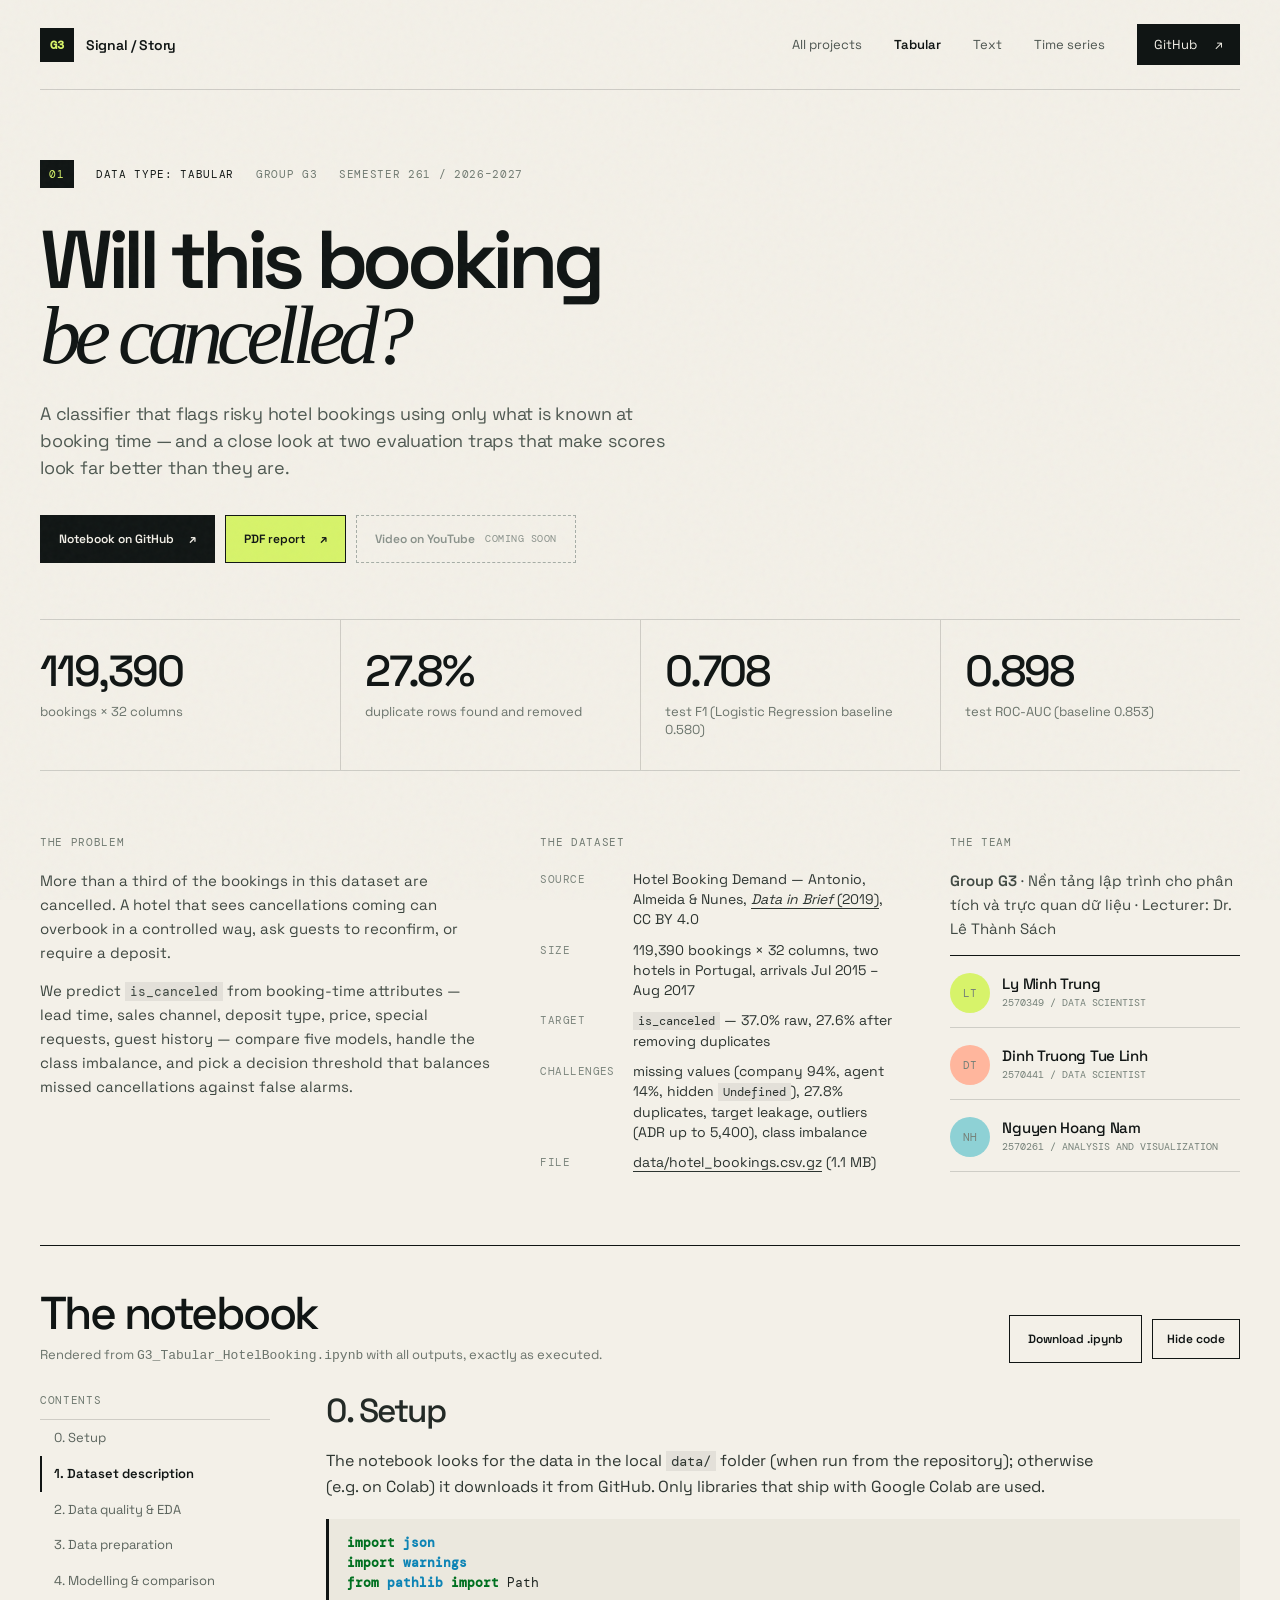
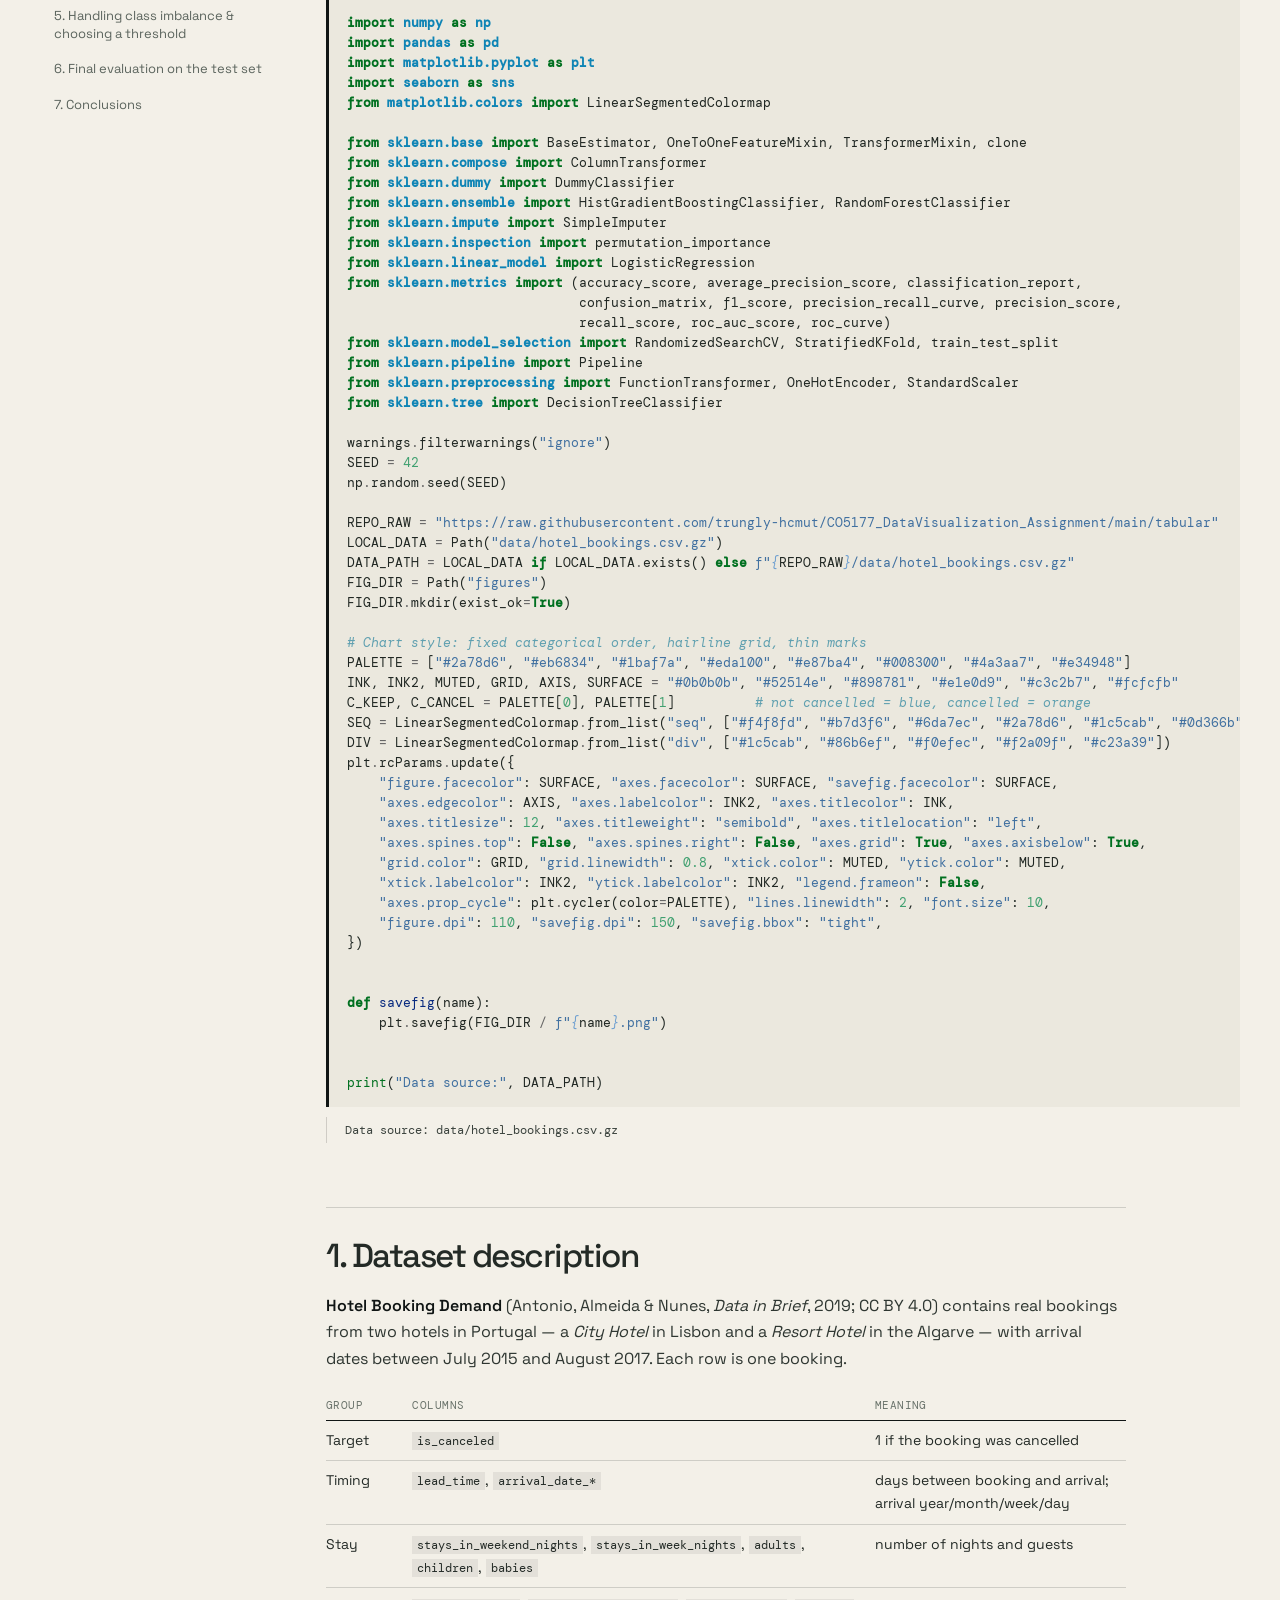
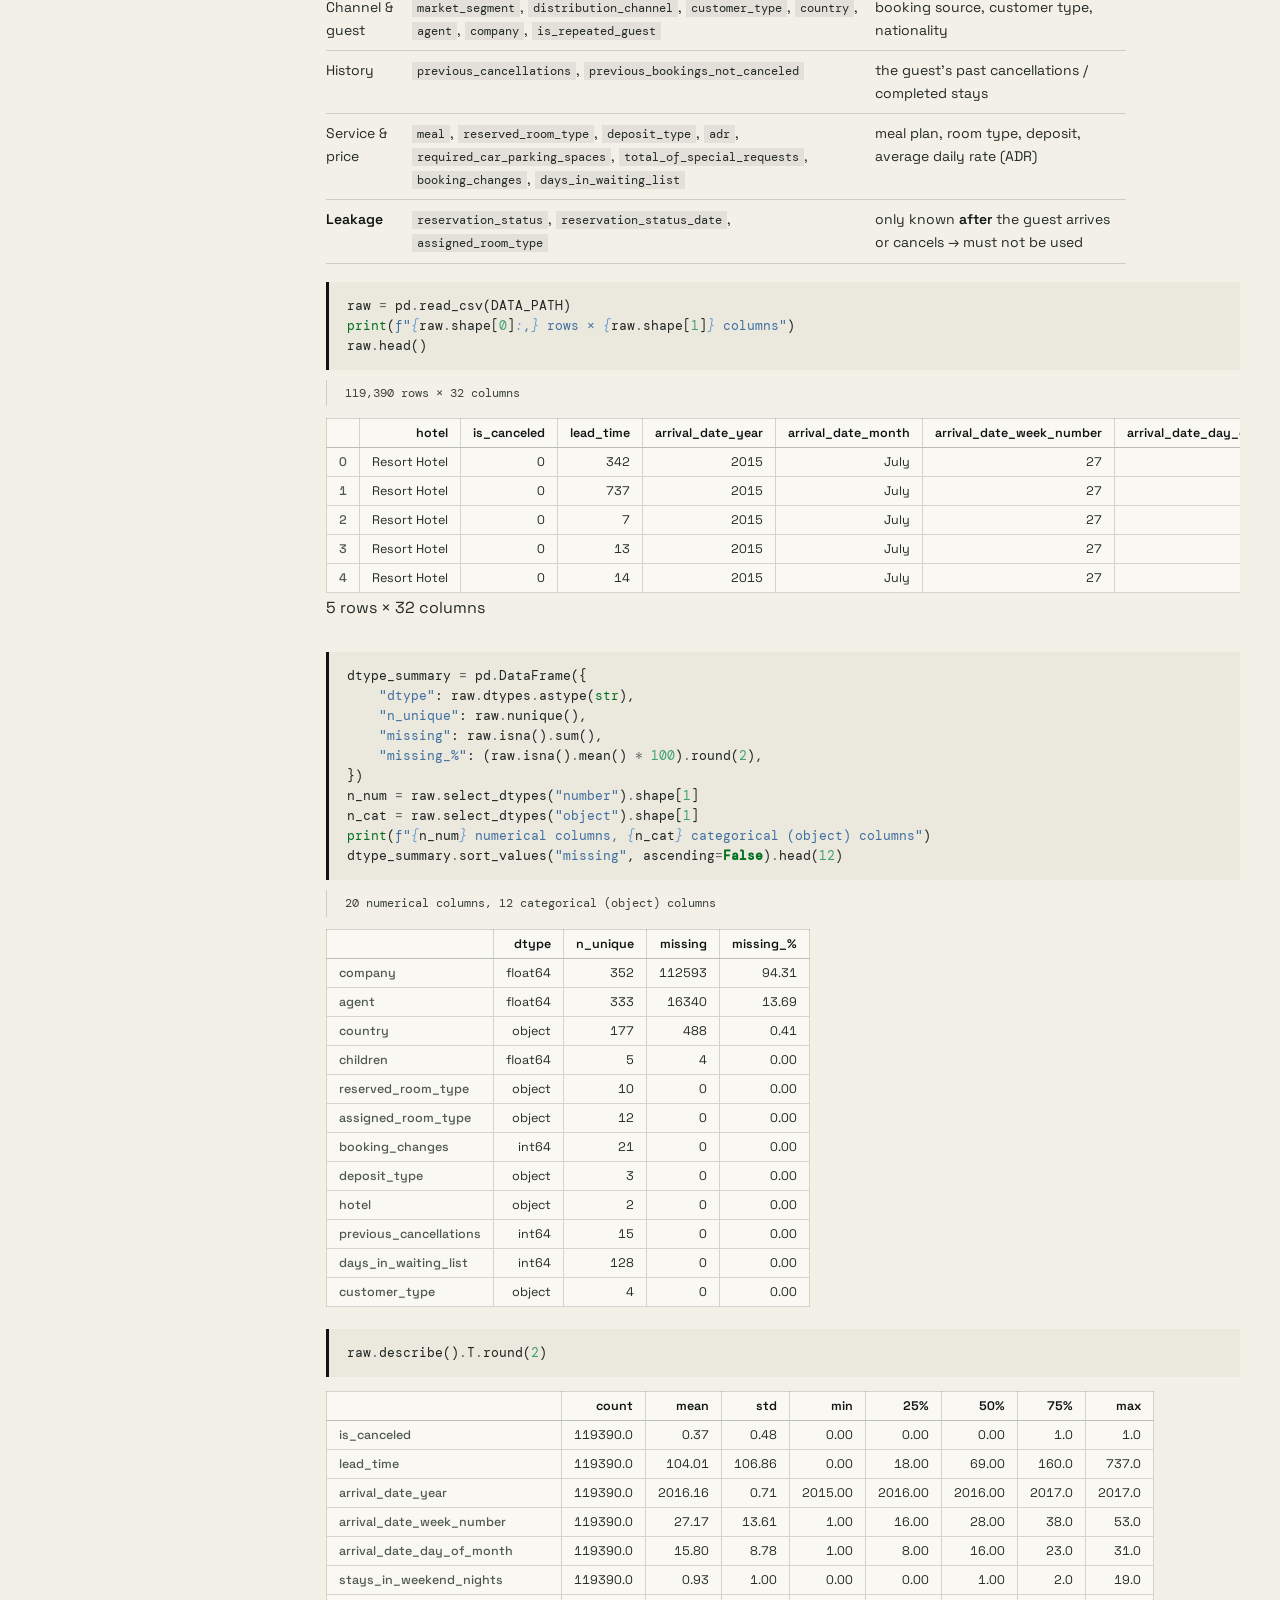
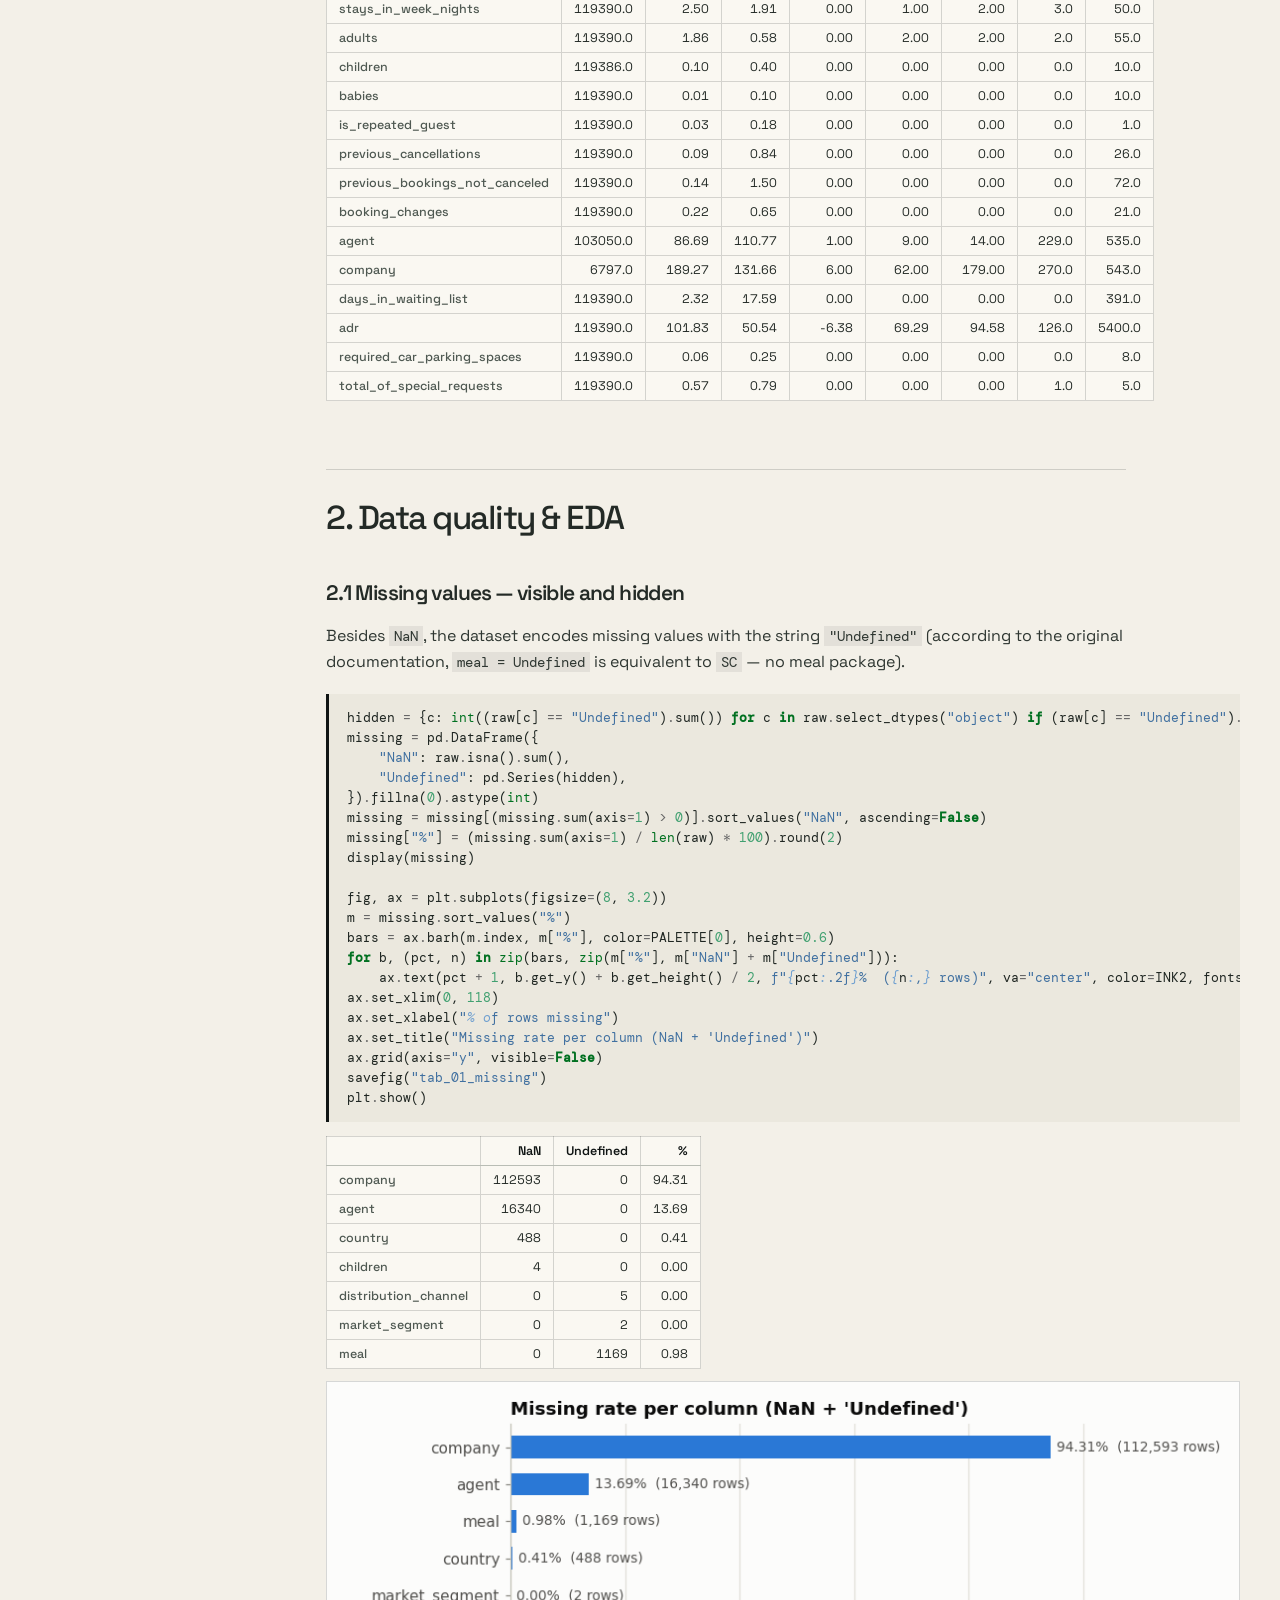
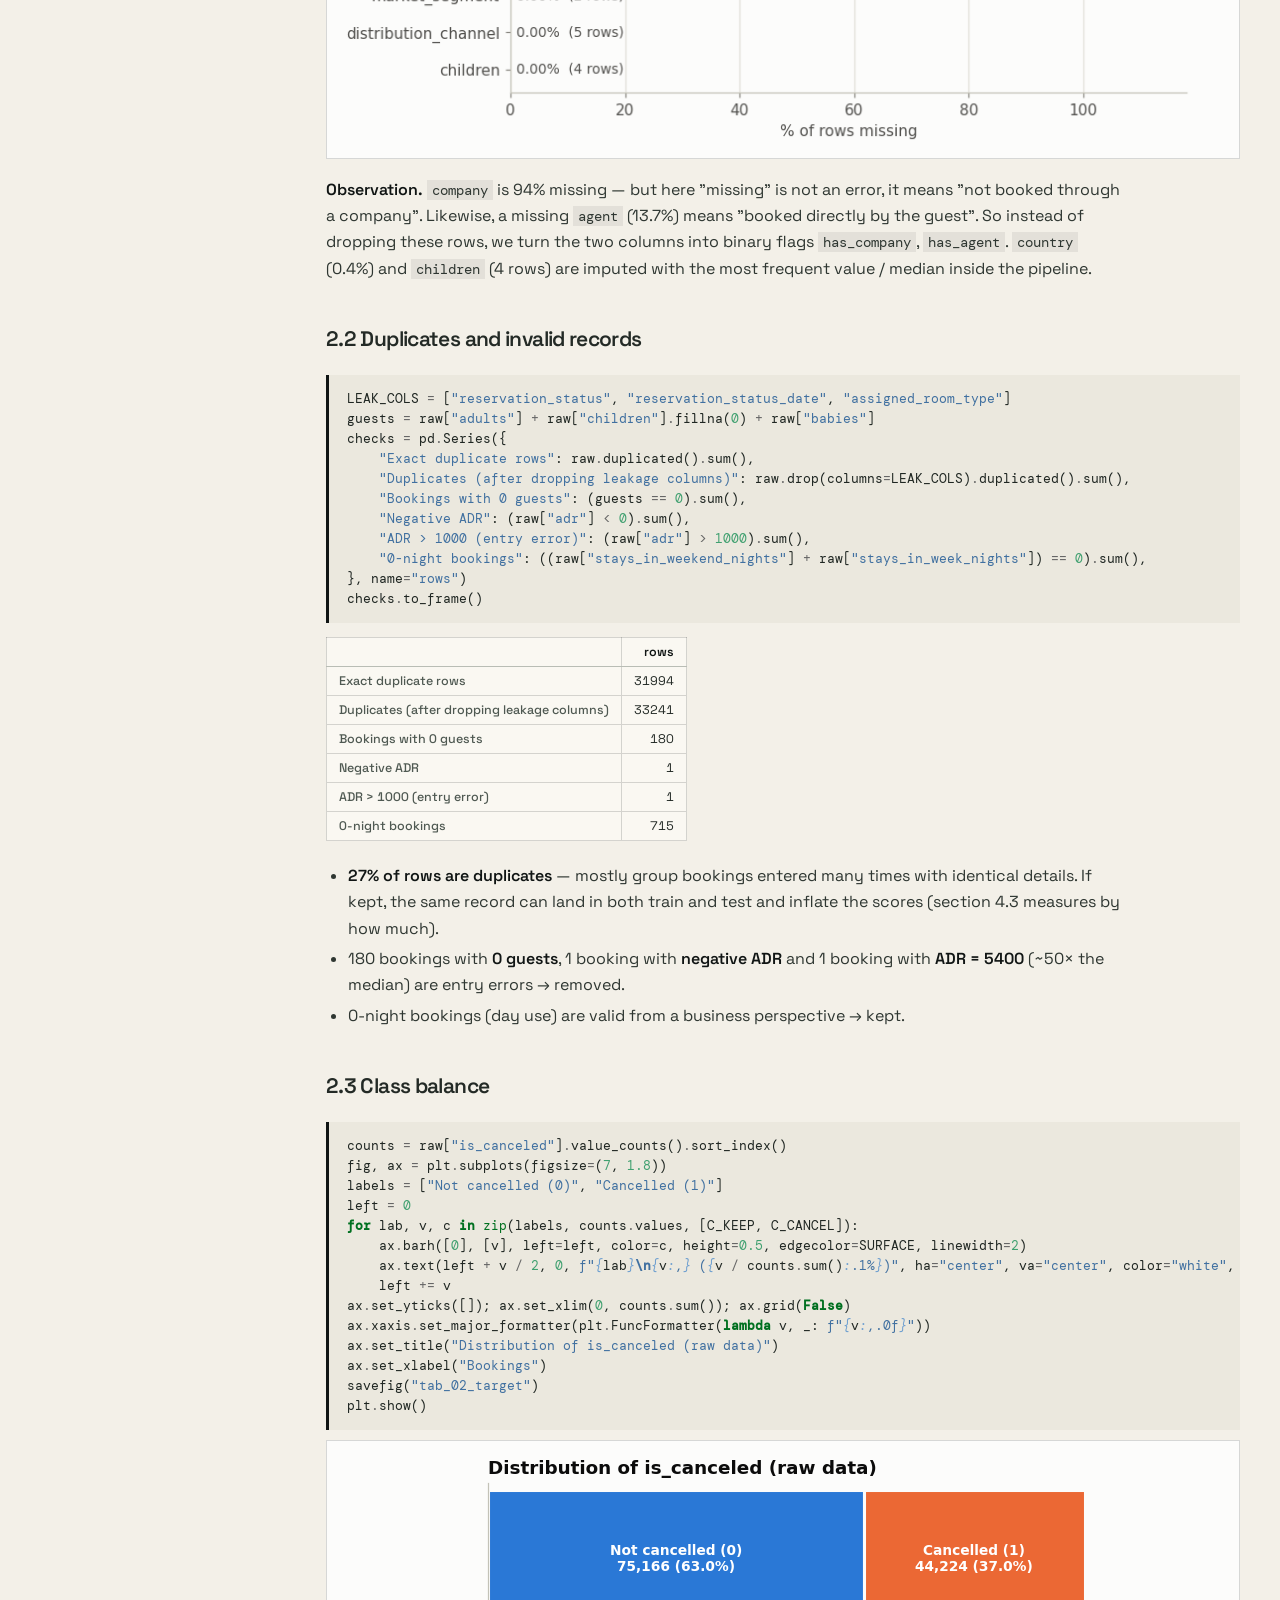
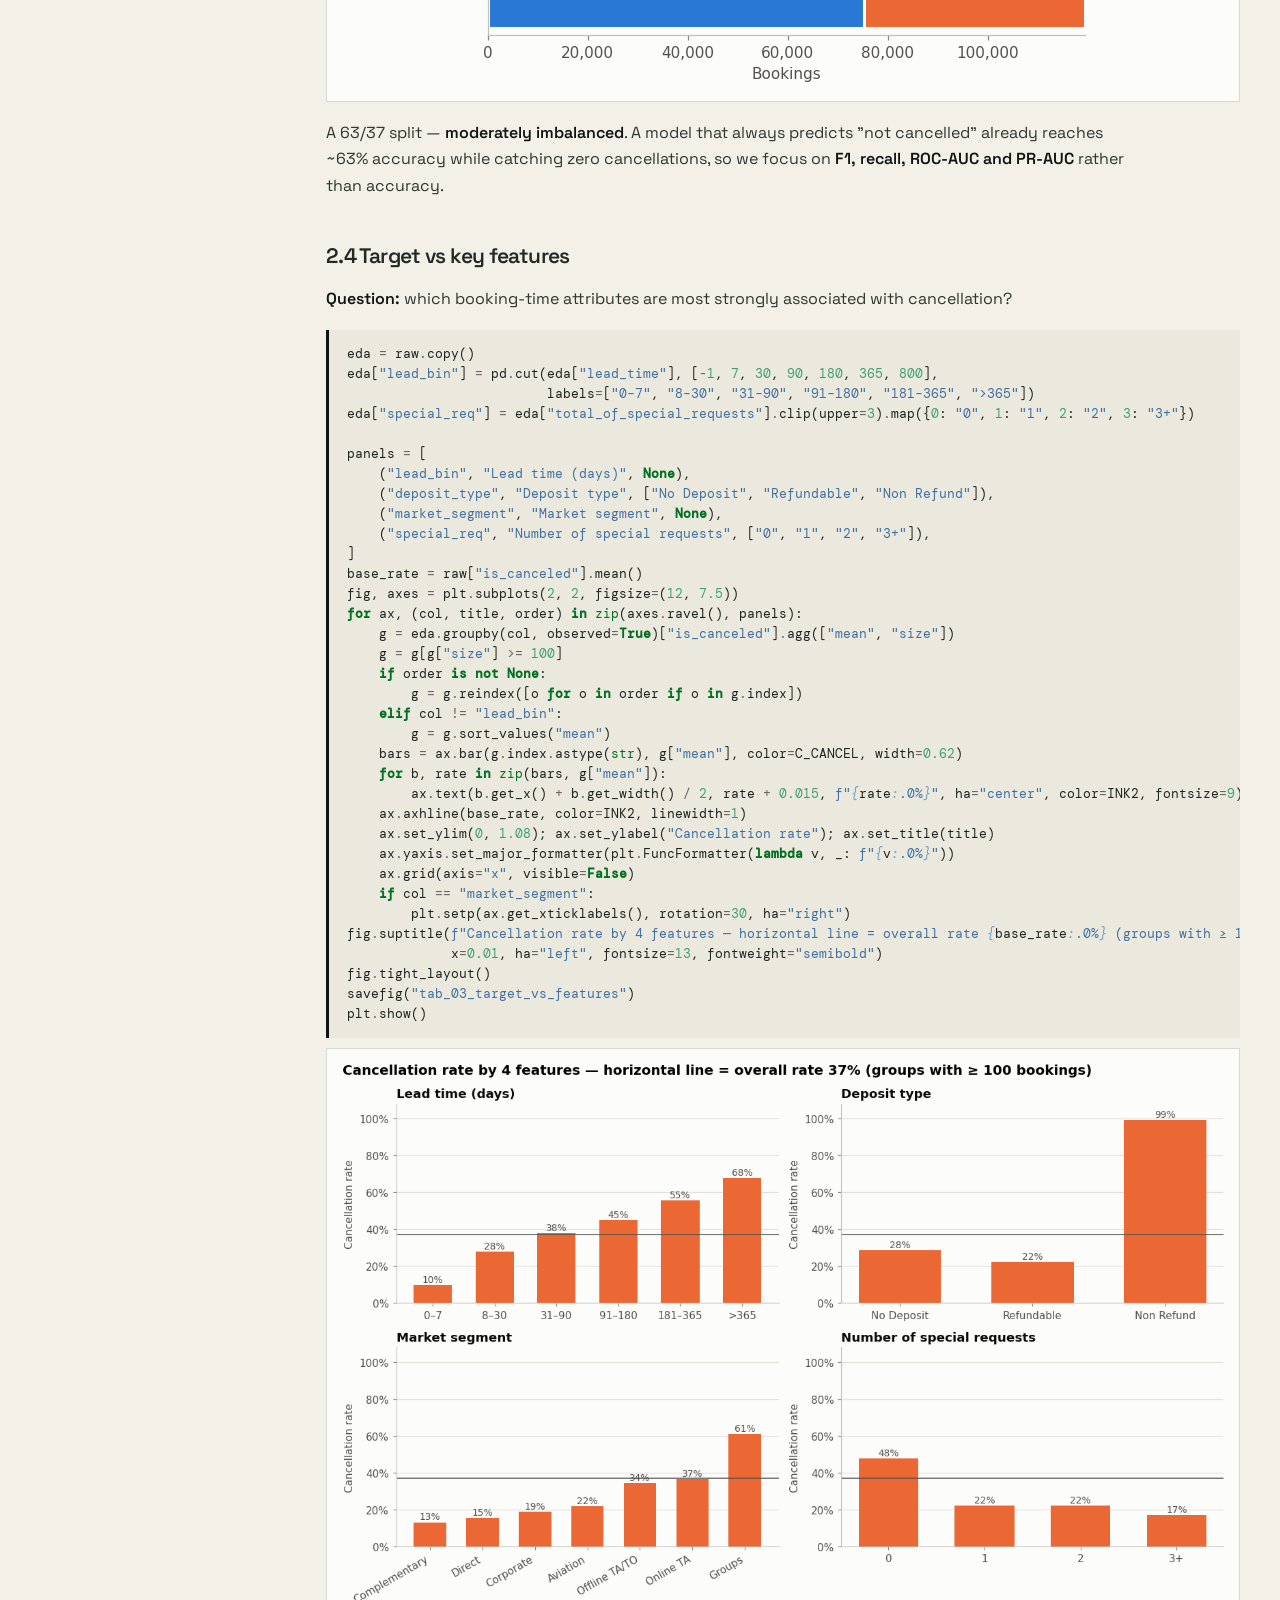
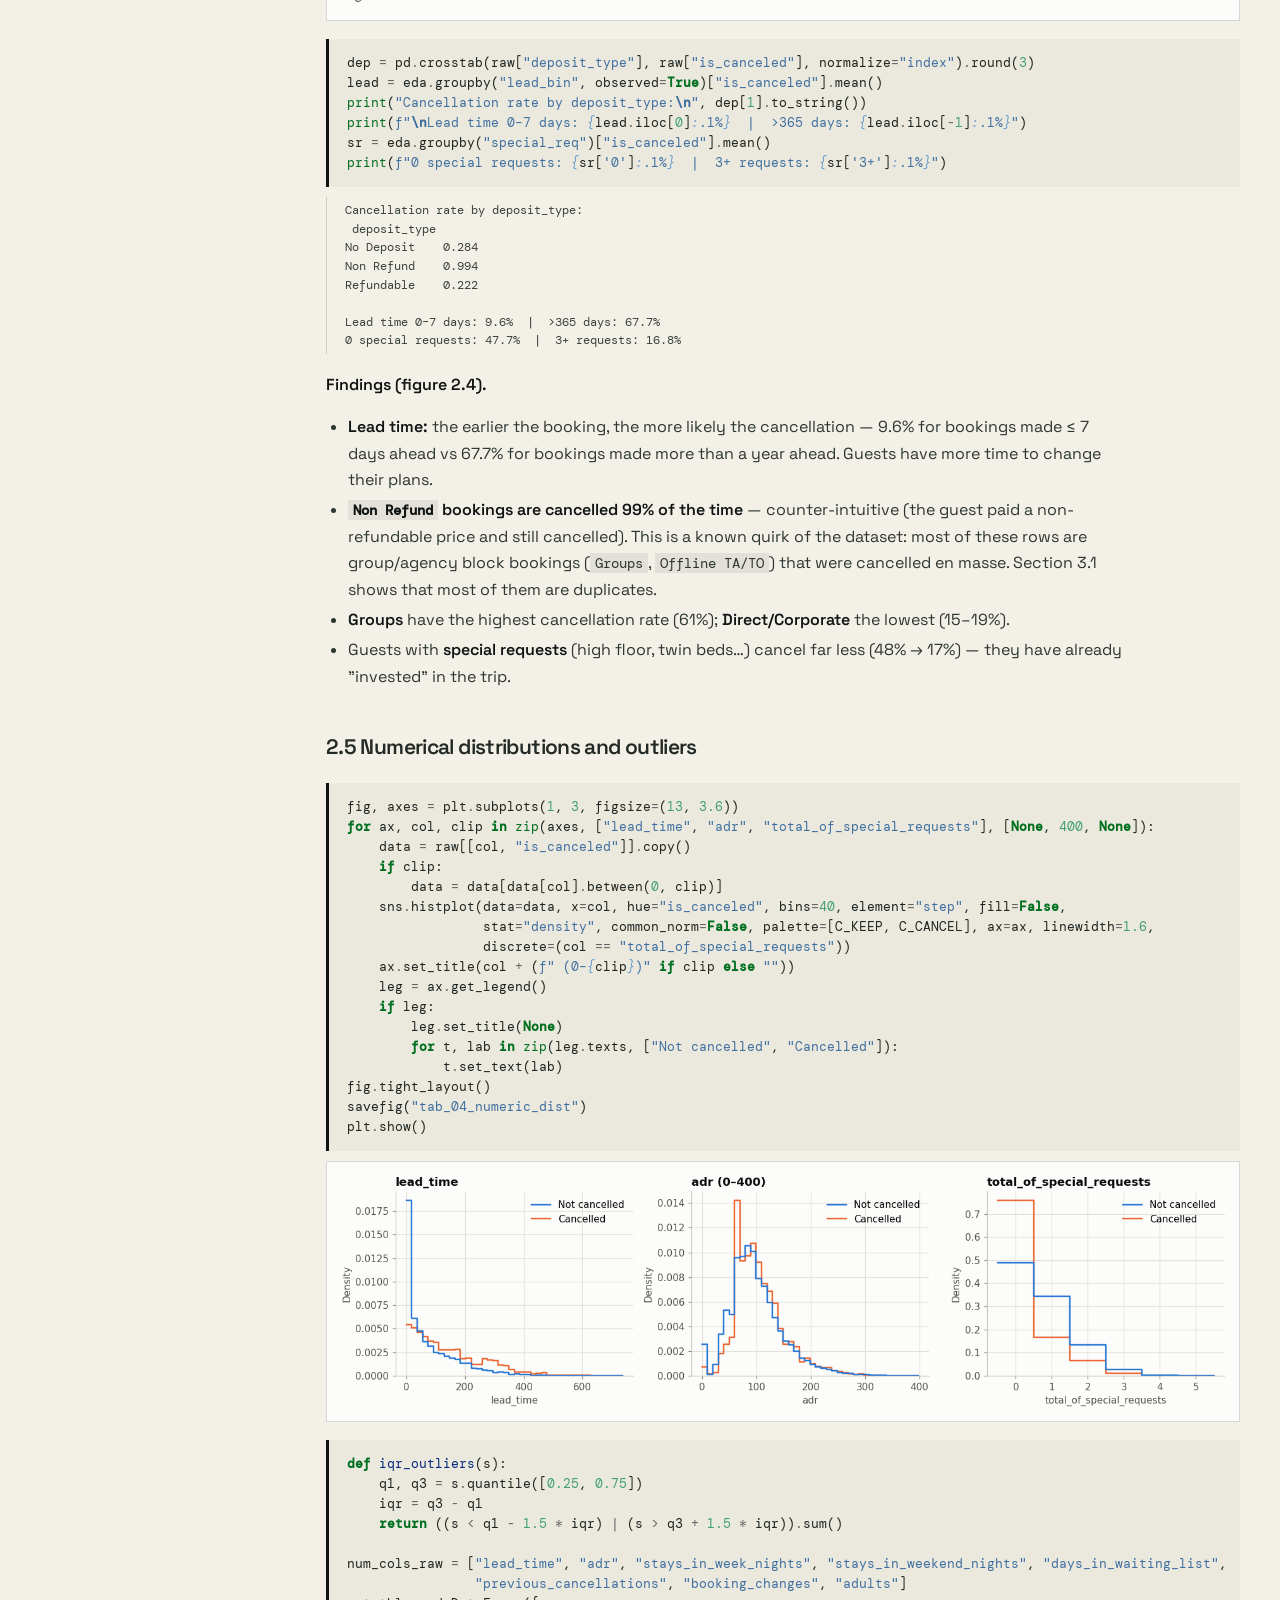
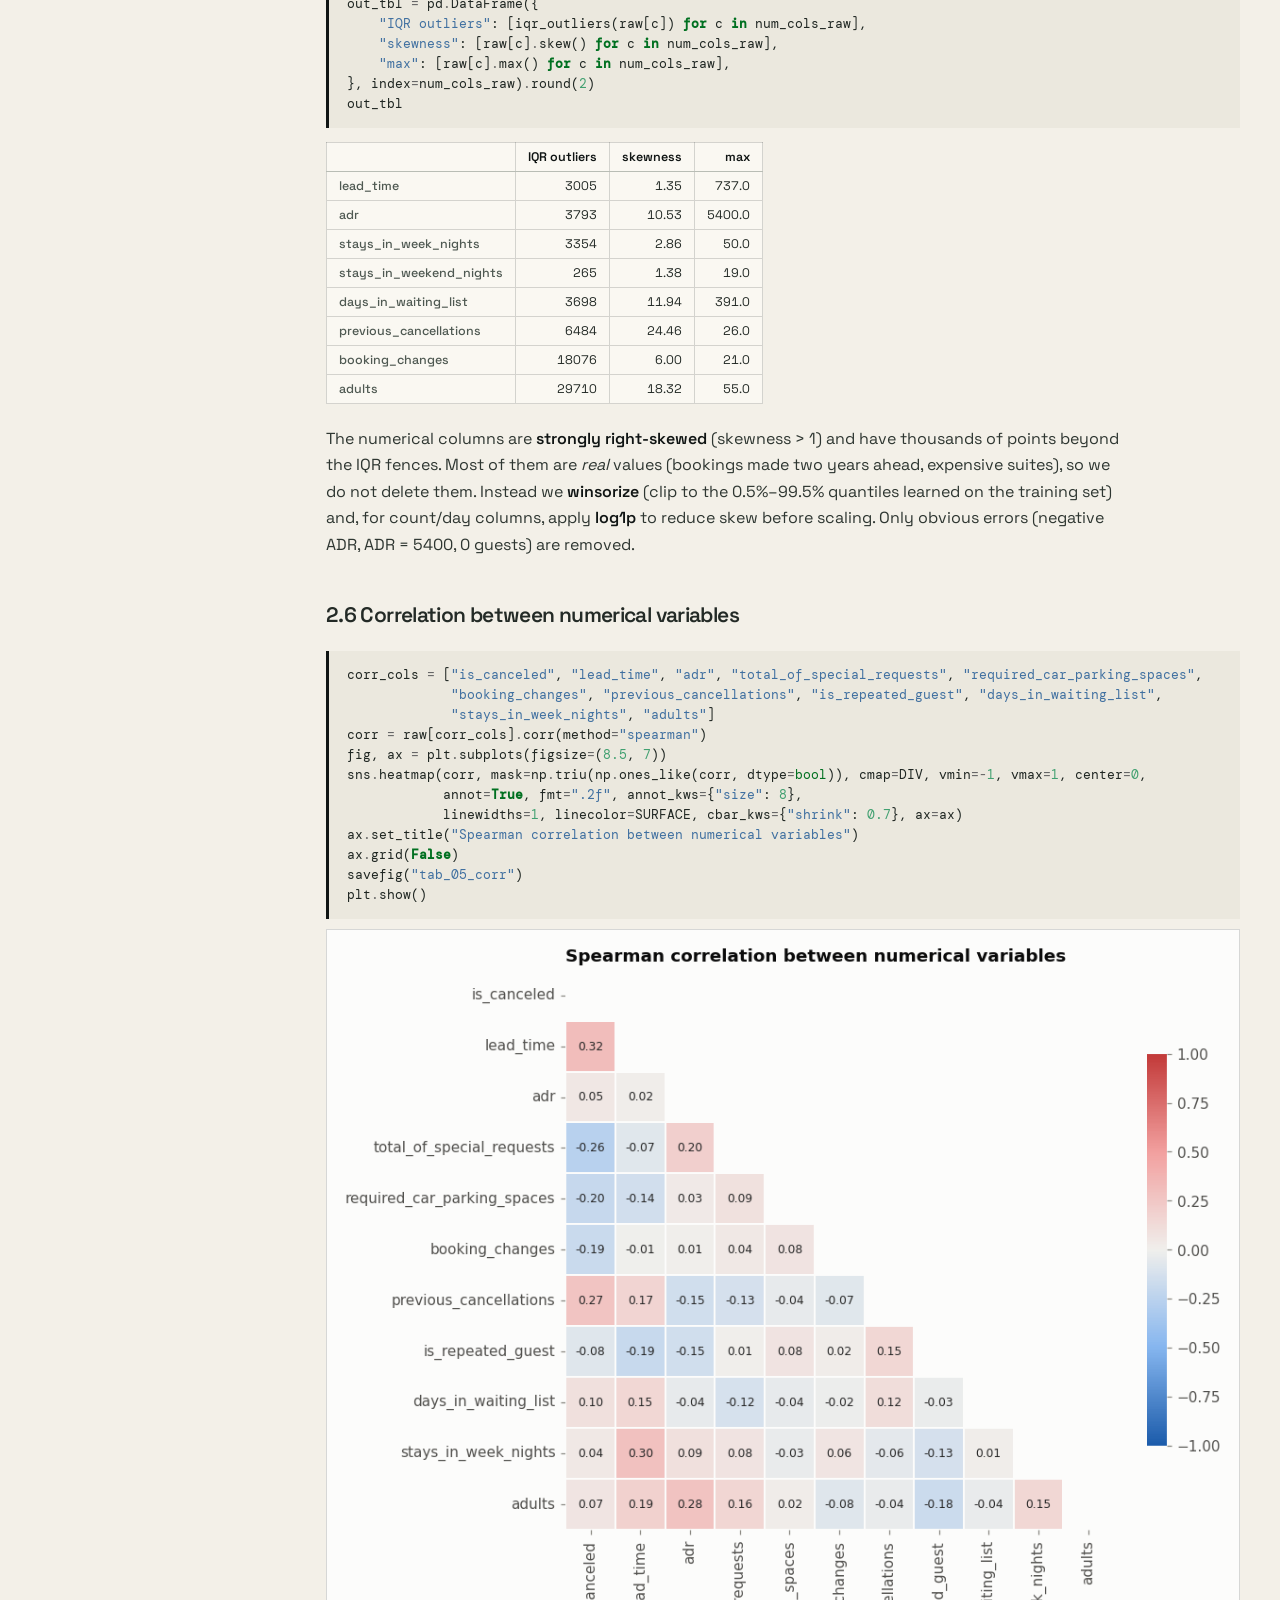
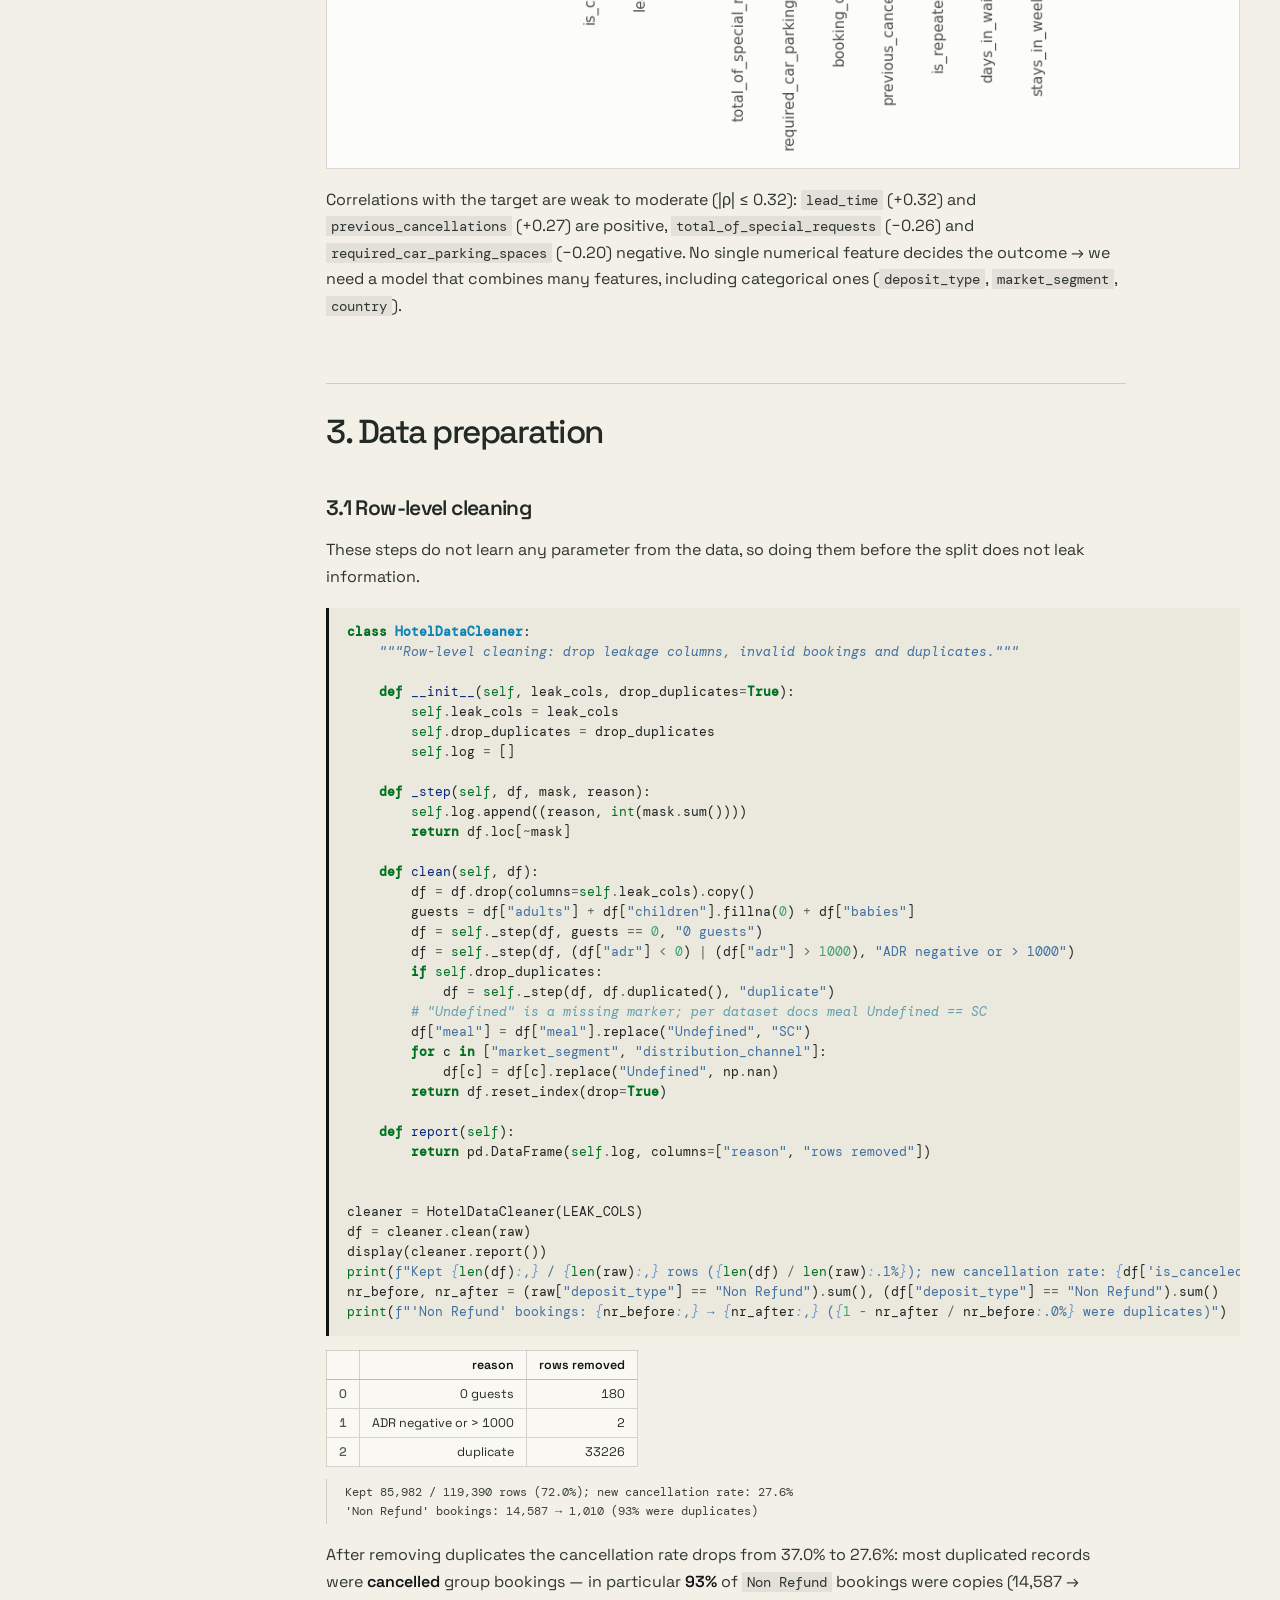
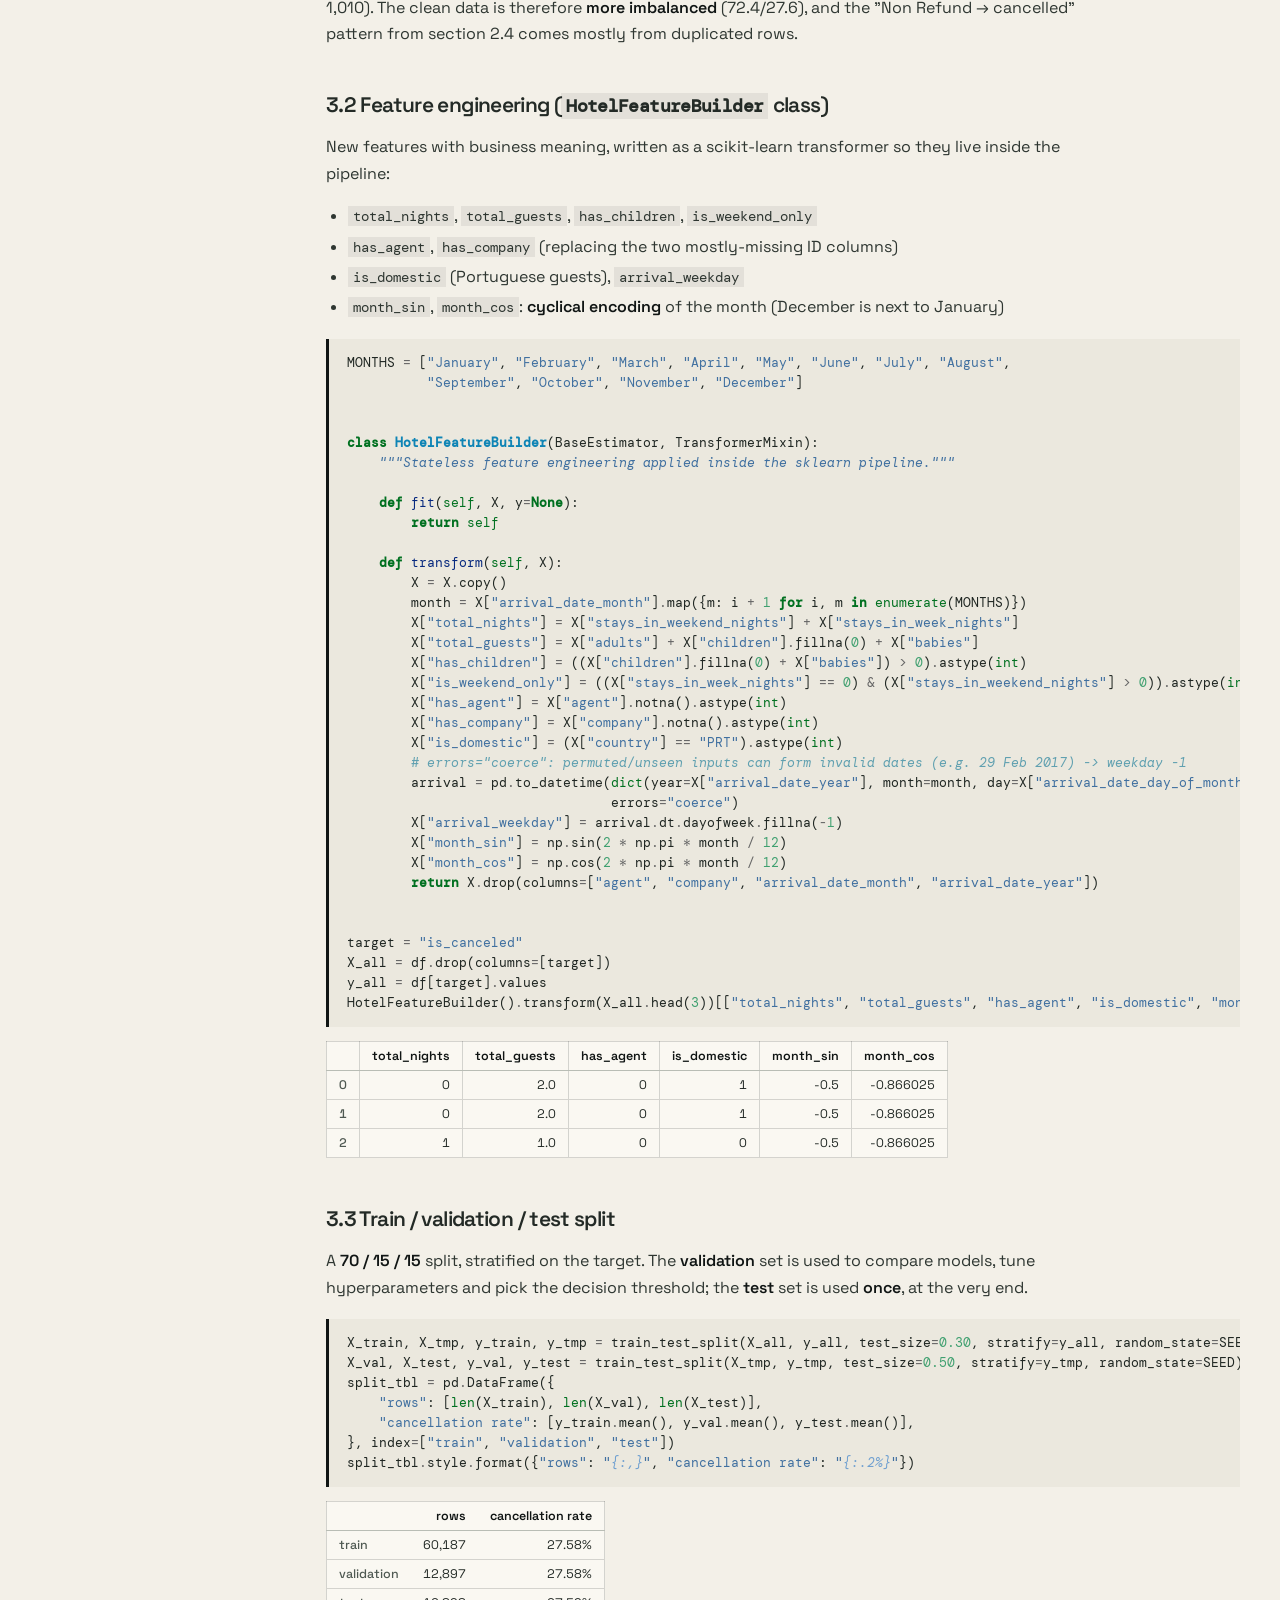
==== commit ccf35a60: "Update report for 3 parts" ====
--- a/tabular/index.html
+++ b/tabular/index.html
@@ -33,7 +33,7 @@
       <p class="project-lede">A classifier that flags risky hotel bookings using only what is known at booking time — and a close look at two evaluation traps that make scores look far better than they are.</p>
       <div class="project-actions">
         <a class="button button-primary" href="https://github.com/trungly-hcmut/CO5177_DataVisualization_Assignment/blob/main/tabular/G3_Tabular_HotelBooking.ipynb" target="_blank" rel="noreferrer">Notebook on GitHub <span>↗</span></a>
-        <span class="button button-lime" aria-disabled="true">PDF report<small>coming soon</small></span>
+        <a class="button button-lime" href="report.pdf" target="_blank" rel="noreferrer">PDF report <span>↗</span></a>
         <span class="button button-outline" aria-disabled="true">Video on YouTube<small>coming soon</small></span>
       </div>
     </section>
@@ -1647,29 +1647,29 @@
 <div class="prompt output_prompt">Out[15]:</div>
 <div class="output_html rendered_html output_subarea output_execute_result"><style type="text/css">
 </style>
-<table id="T_86ed0">
+<table id="T_6b5ee">
 <thead>
 <tr>
 <th class="blank level0"> </th>
-<th class="col_heading level0 col0" id="T_86ed0_level0_col0">rows</th>
-<th class="col_heading level0 col1" id="T_86ed0_level0_col1">cancellation rate</th>
+<th class="col_heading level0 col0" id="T_6b5ee_level0_col0">rows</th>
+<th class="col_heading level0 col1" id="T_6b5ee_level0_col1">cancellation rate</th>
 </tr>
 </thead>
 <tbody>
 <tr>
-<th class="row_heading level0 row0" id="T_86ed0_level0_row0">train</th>
-<td class="data row0 col0" id="T_86ed0_row0_col0">60,187</td>
-<td class="data row0 col1" id="T_86ed0_row0_col1">27.58%</td>
-</tr>
-<tr>
-<th class="row_heading level0 row1" id="T_86ed0_level0_row1">validation</th>
-<td class="data row1 col0" id="T_86ed0_row1_col0">12,897</td>
-<td class="data row1 col1" id="T_86ed0_row1_col1">27.58%</td>
-</tr>
-<tr>
-<th class="row_heading level0 row2" id="T_86ed0_level0_row2">test</th>
-<td class="data row2 col0" id="T_86ed0_row2_col0">12,898</td>
-<td class="data row2 col1" id="T_86ed0_row2_col1">27.59%</td>
+<th class="row_heading level0 row0" id="T_6b5ee_level0_row0">train</th>
+<td class="data row0 col0" id="T_6b5ee_row0_col0">60,187</td>
+<td class="data row0 col1" id="T_6b5ee_row0_col1">27.58%</td>
+</tr>
+<tr>
+<th class="row_heading level0 row1" id="T_6b5ee_level0_row1">validation</th>
+<td class="data row1 col0" id="T_6b5ee_row1_col0">12,897</td>
+<td class="data row1 col1" id="T_6b5ee_row1_col1">27.58%</td>
+</tr>
+<tr>
+<th class="row_heading level0 row2" id="T_6b5ee_level0_row2">test</th>
+<td class="data row2 col0" id="T_6b5ee_row2_col0">12,898</td>
+<td class="data row2 col1" id="T_6b5ee_row2_col1">27.59%</td>
 </tr>
 </tbody>
 </table>
@@ -2908,8 +2908,17 @@
     <span class="s2">"confusion_matrix"</span><span class="p">:</span> <span class="n">cm</span><span class="o">.</span><span class="n">tolist</span><span class="p">(),</span>
     <span class="s2">"importance"</span><span class="p">:</span> <span class="n">imp</span><span class="p">[</span><span class="s2">"mean"</span><span class="p">]</span><span class="o">.</span><span class="n">round</span><span class="p">(</span><span class="mi">4</span><span class="p">)</span><span class="o">.</span><span class="n">to_dict</span><span class="p">(),</span>
     <span class="s2">"segments"</span><span class="p">:</span> <span class="n">seg</span><span class="o">.</span><span class="n">round</span><span class="p">(</span><span class="mi">4</span><span class="p">)</span><span class="o">.</span><span class="n">to_dict</span><span class="p">(</span><span class="n">orient</span><span class="o">=</span><span class="s2">"index"</span><span class="p">),</span>
+    <span class="s2">"eda"</span><span class="p">:</span> <span class="p">{</span><span class="s2">"deposit_cancel_rate"</span><span class="p">:</span> <span class="n">dep</span><span class="p">[</span><span class="mi">1</span><span class="p">]</span><span class="o">.</span><span class="n">to_dict</span><span class="p">(),</span> <span class="s2">"lead_0_7"</span><span class="p">:</span> <span class="nb">float</span><span class="p">(</span><span class="n">lead</span><span class="o">.</span><span class="n">iloc</span><span class="p">[</span><span class="mi">0</span><span class="p">]),</span> <span class="s2">"lead_over_365"</span><span class="p">:</span> <span class="nb">float</span><span class="p">(</span><span class="n">lead</span><span class="o">.</span><span class="n">iloc</span><span class="p">[</span><span class="o">-</span><span class="mi">1</span><span class="p">]),</span>
+            <span class="s2">"special_0"</span><span class="p">:</span> <span class="nb">float</span><span class="p">(</span><span class="n">sr</span><span class="p">[</span><span class="s2">"0"</span><span class="p">]),</span> <span class="s2">"special_3plus"</span><span class="p">:</span> <span class="nb">float</span><span class="p">(</span><span class="n">sr</span><span class="p">[</span><span class="s2">"3+"</span><span class="p">]),</span>
+            <span class="s2">"segment_cancel_rate"</span><span class="p">:</span> <span class="n">eda</span><span class="o">.</span><span class="n">groupby</span><span class="p">(</span><span class="s2">"market_segment"</span><span class="p">)[</span><span class="s2">"is_canceled"</span><span class="p">]</span><span class="o">.</span><span class="n">mean</span><span class="p">()</span><span class="o">.</span><span class="n">round</span><span class="p">(</span><span class="mi">4</span><span class="p">)</span><span class="o">.</span><span class="n">to_dict</span><span class="p">(),</span>
+            <span class="s2">"nonrefund_before"</span><span class="p">:</span> <span class="nb">int</span><span class="p">(</span><span class="n">nr_before</span><span class="p">),</span> <span class="s2">"nonrefund_after"</span><span class="p">:</span> <span class="nb">int</span><span class="p">(</span><span class="n">nr_after</span><span class="p">),</span>
+            <span class="s2">"missing_pct"</span><span class="p">:</span> <span class="n">missing</span><span class="p">[</span><span class="s2">"%"</span><span class="p">]</span><span class="o">.</span><span class="n">to_dict</span><span class="p">(),</span> <span class="s2">"checks"</span><span class="p">:</span> <span class="p">{</span><span class="n">k</span><span class="p">:</span> <span class="nb">int</span><span class="p">(</span><span class="n">v</span><span class="p">)</span> <span class="k">for</span> <span class="n">k</span><span class="p">,</span> <span class="n">v</span> <span class="ow">in</span> <span class="n">checks</span><span class="o">.</span><span class="n">items</span><span class="p">()},</span>
+            <span class="s2">"cleaning_log"</span><span class="p">:</span> <span class="n">cleaner</span><span class="o">.</span><span class="n">report</span><span class="p">()</span><span class="o">.</span><span class="n">to_dict</span><span class="p">(</span><span class="n">orient</span><span class="o">=</span><span class="s2">"records"</span><span class="p">),</span>
+            <span class="s2">"skew"</span><span class="p">:</span> <span class="n">skew_tbl</span><span class="o">.</span><span class="n">to_dict</span><span class="p">(</span><span class="n">orient</span><span class="o">=</span><span class="s2">"index"</span><span class="p">),</span>
+            <span class="s2">"spearman_with_target"</span><span class="p">:</span> <span class="n">corr</span><span class="p">[</span><span class="s2">"is_canceled"</span><span class="p">]</span><span class="o">.</span><span class="n">round</span><span class="p">(</span><span class="mi">3</span><span class="p">)</span><span class="o">.</span><span class="n">to_dict</span><span class="p">()},</span>
 <span class="p">}</span>
-<span class="n">Path</span><span class="p">(</span><span class="s2">"results.json"</span><span class="p">)</span><span class="o">.</span><span class="n">write_text</span><span class="p">(</span><span class="n">json</span><span class="o">.</span><span class="n">dumps</span><span class="p">(</span><span class="n">results</span><span class="p">,</span> <span class="n">ensure_ascii</span><span class="o">=</span><span class="kc">False</span><span class="p">,</span> <span class="n">indent</span><span class="o">=</span><span class="mi">2</span><span class="p">))</span>
+<span class="n">Path</span><span class="p">(</span><span class="s2">"results.json"</span><span class="p">)</span><span class="o">.</span><span class="n">write_text</span><span class="p">(</span><span class="n">json</span><span class="o">.</span><span class="n">dumps</span><span class="p">(</span><span class="n">results</span><span class="p">,</span> <span class="n">ensure_ascii</span><span class="o">=</span><span class="kc">False</span><span class="p">,</span> <span class="n">indent</span><span class="o">=</span><span class="mi">2</span><span class="p">,</span>
+                                           <span class="n">default</span><span class="o">=</span><span class="k">lambda</span> <span class="n">o</span><span class="p">:</span> <span class="n">o</span><span class="o">.</span><span class="n">item</span><span class="p">()</span> <span class="k">if</span> <span class="nb">hasattr</span><span class="p">(</span><span class="n">o</span><span class="p">,</span> <span class="s2">"item"</span><span class="p">)</span> <span class="k">else</span> <span class="nb">str</span><span class="p">(</span><span class="n">o</span><span class="p">)))</span>
 <span class="n">summary</span> <span class="o">=</span> <span class="n">pd</span><span class="o">.</span><span class="n">DataFrame</span><span class="p">({</span>
     <span class="s2">"validation"</span><span class="p">:</span> <span class="n">val_table</span><span class="o">.</span><span class="n">loc</span><span class="p">[</span><span class="s2">"HGB (tuned)"</span><span class="p">],</span>
     <span class="s2">"test (optimal threshold)"</span><span class="p">:</span> <span class="n">pd</span><span class="o">.</span><span class="n">Series</span><span class="p">(</span><span class="n">test_scores</span><span class="p">),</span>
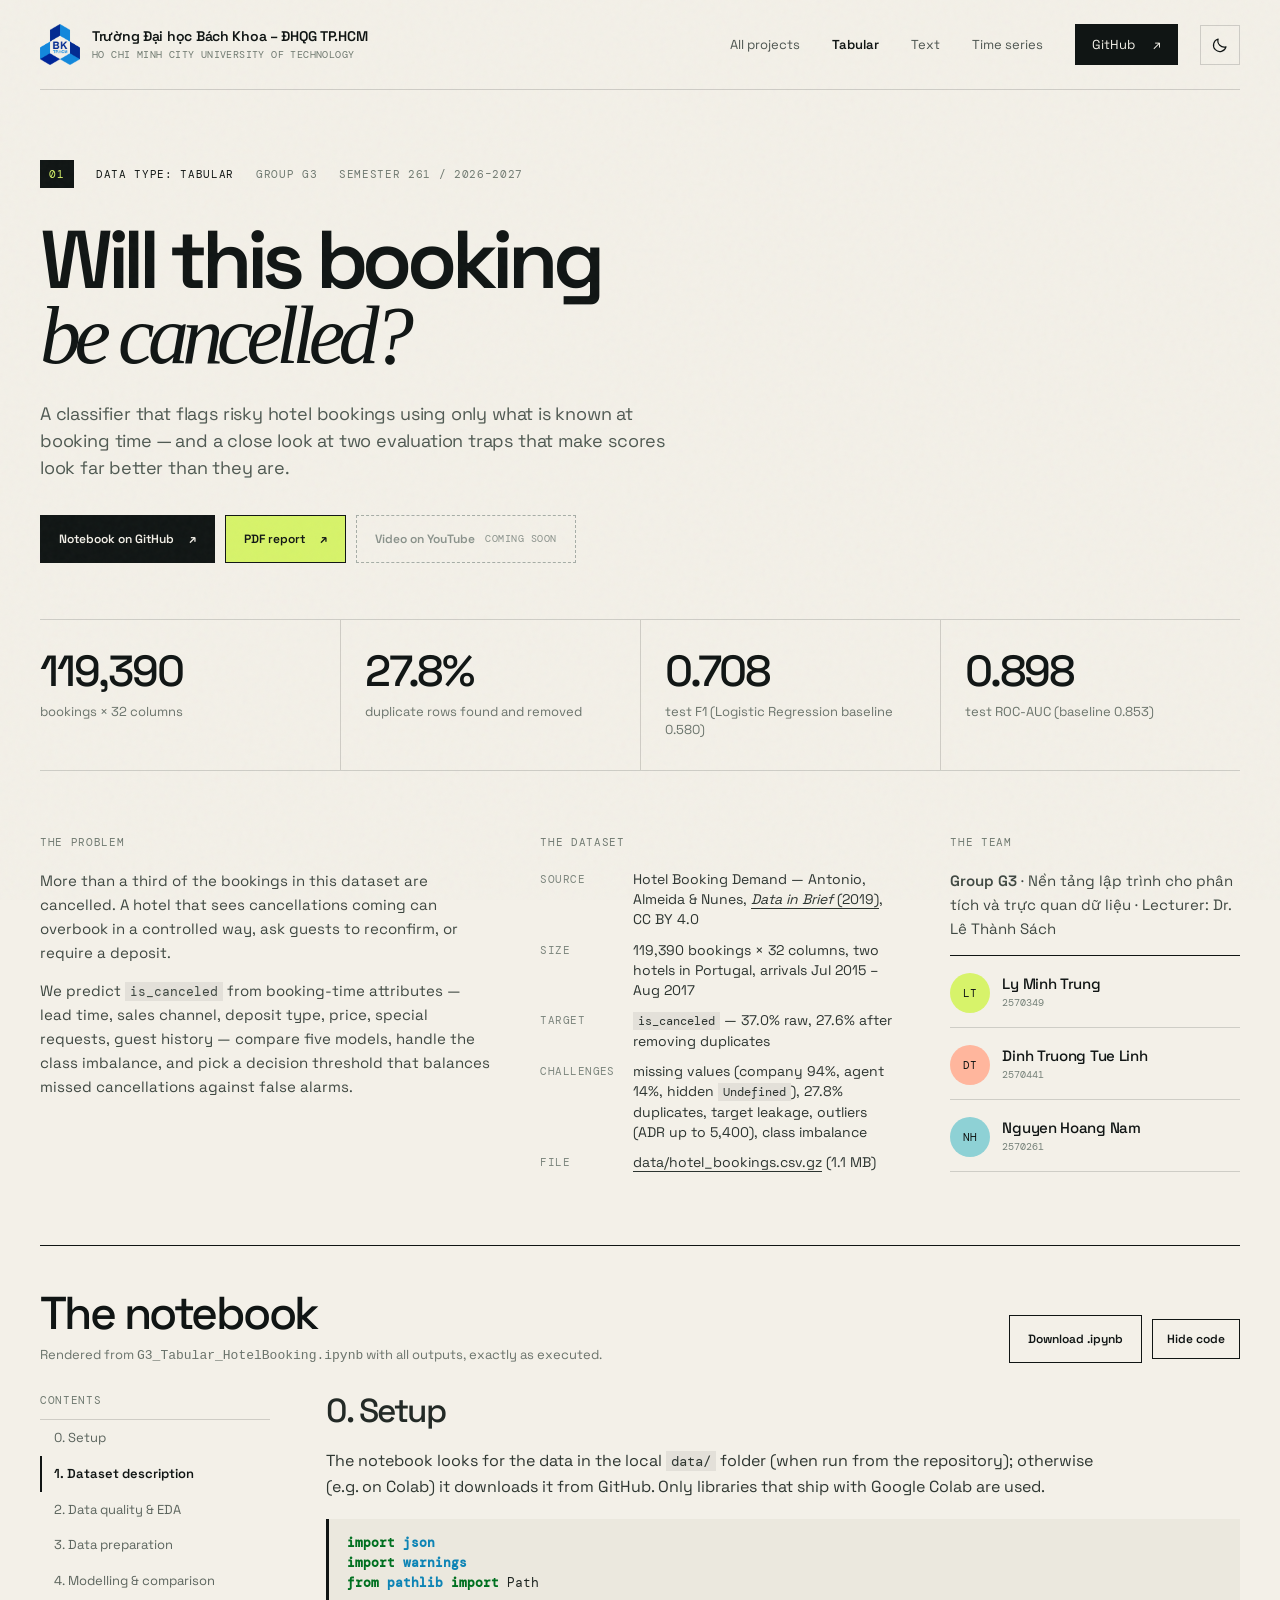
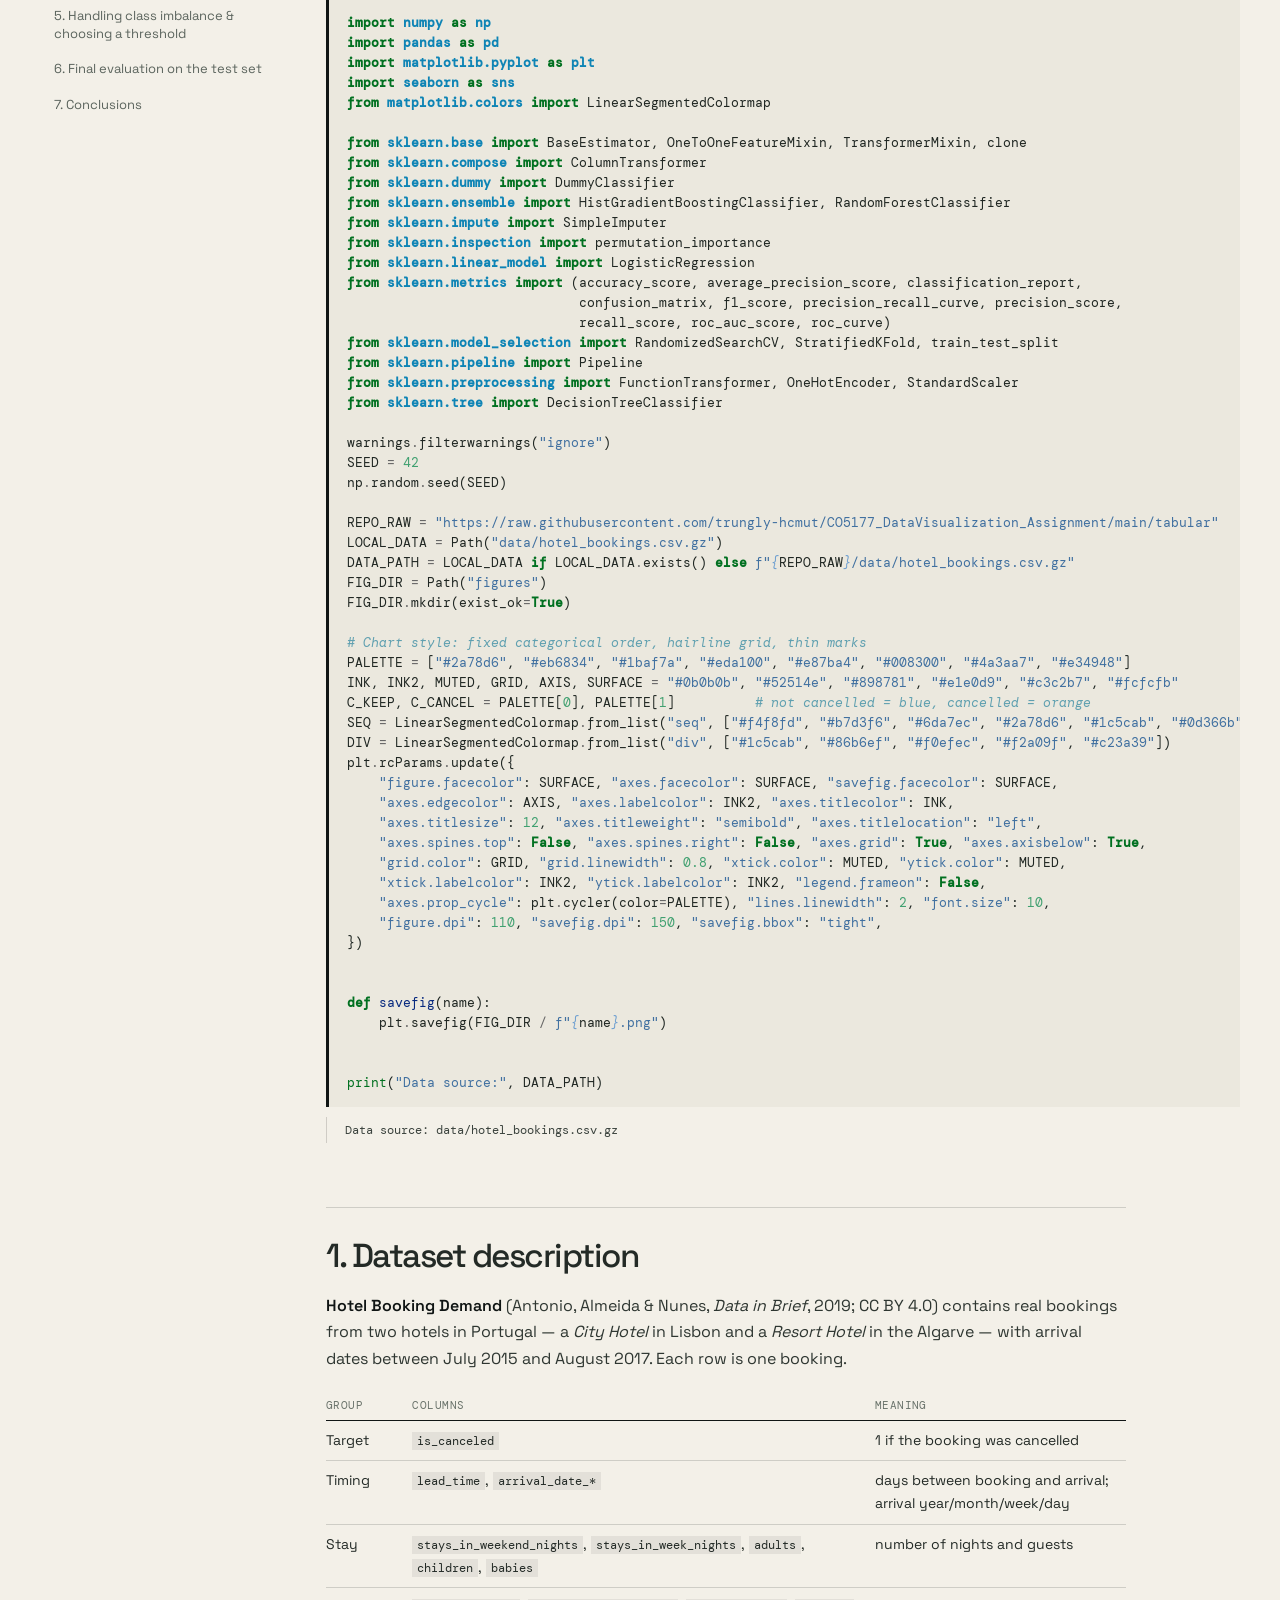
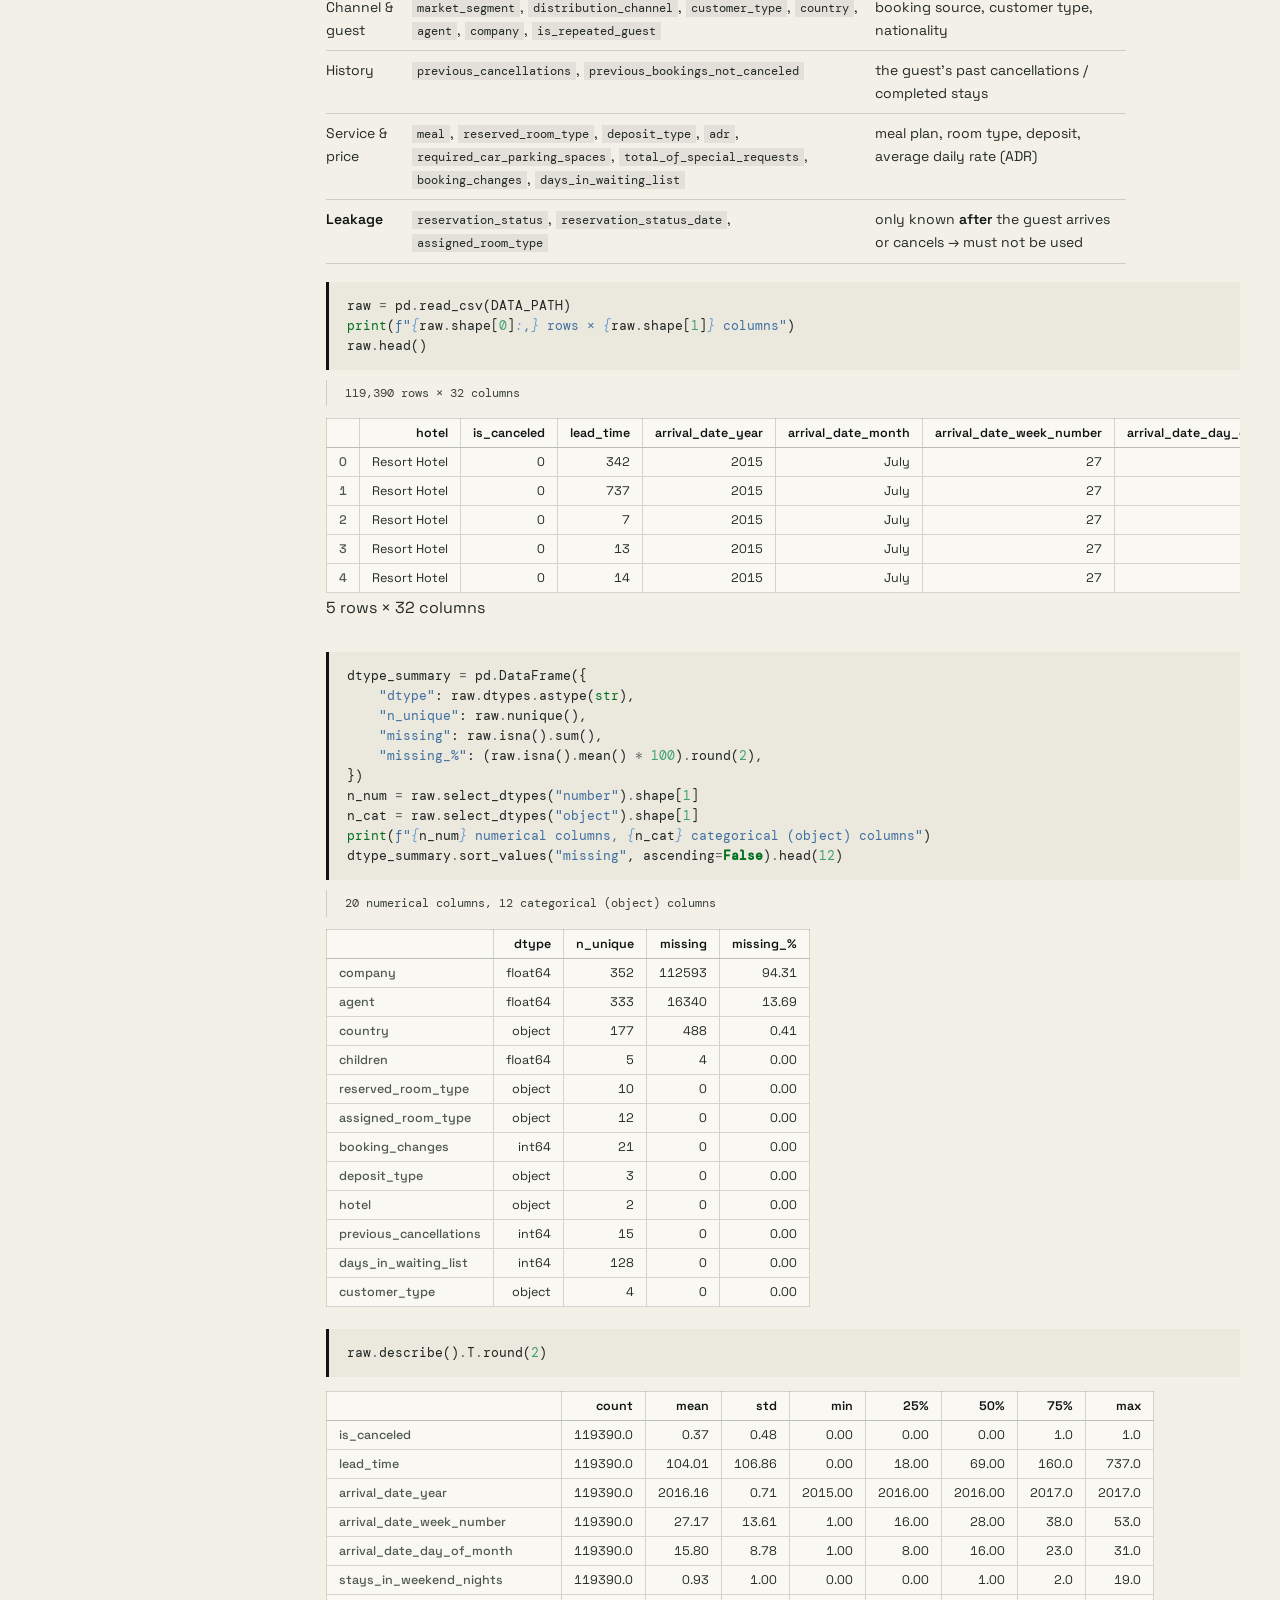
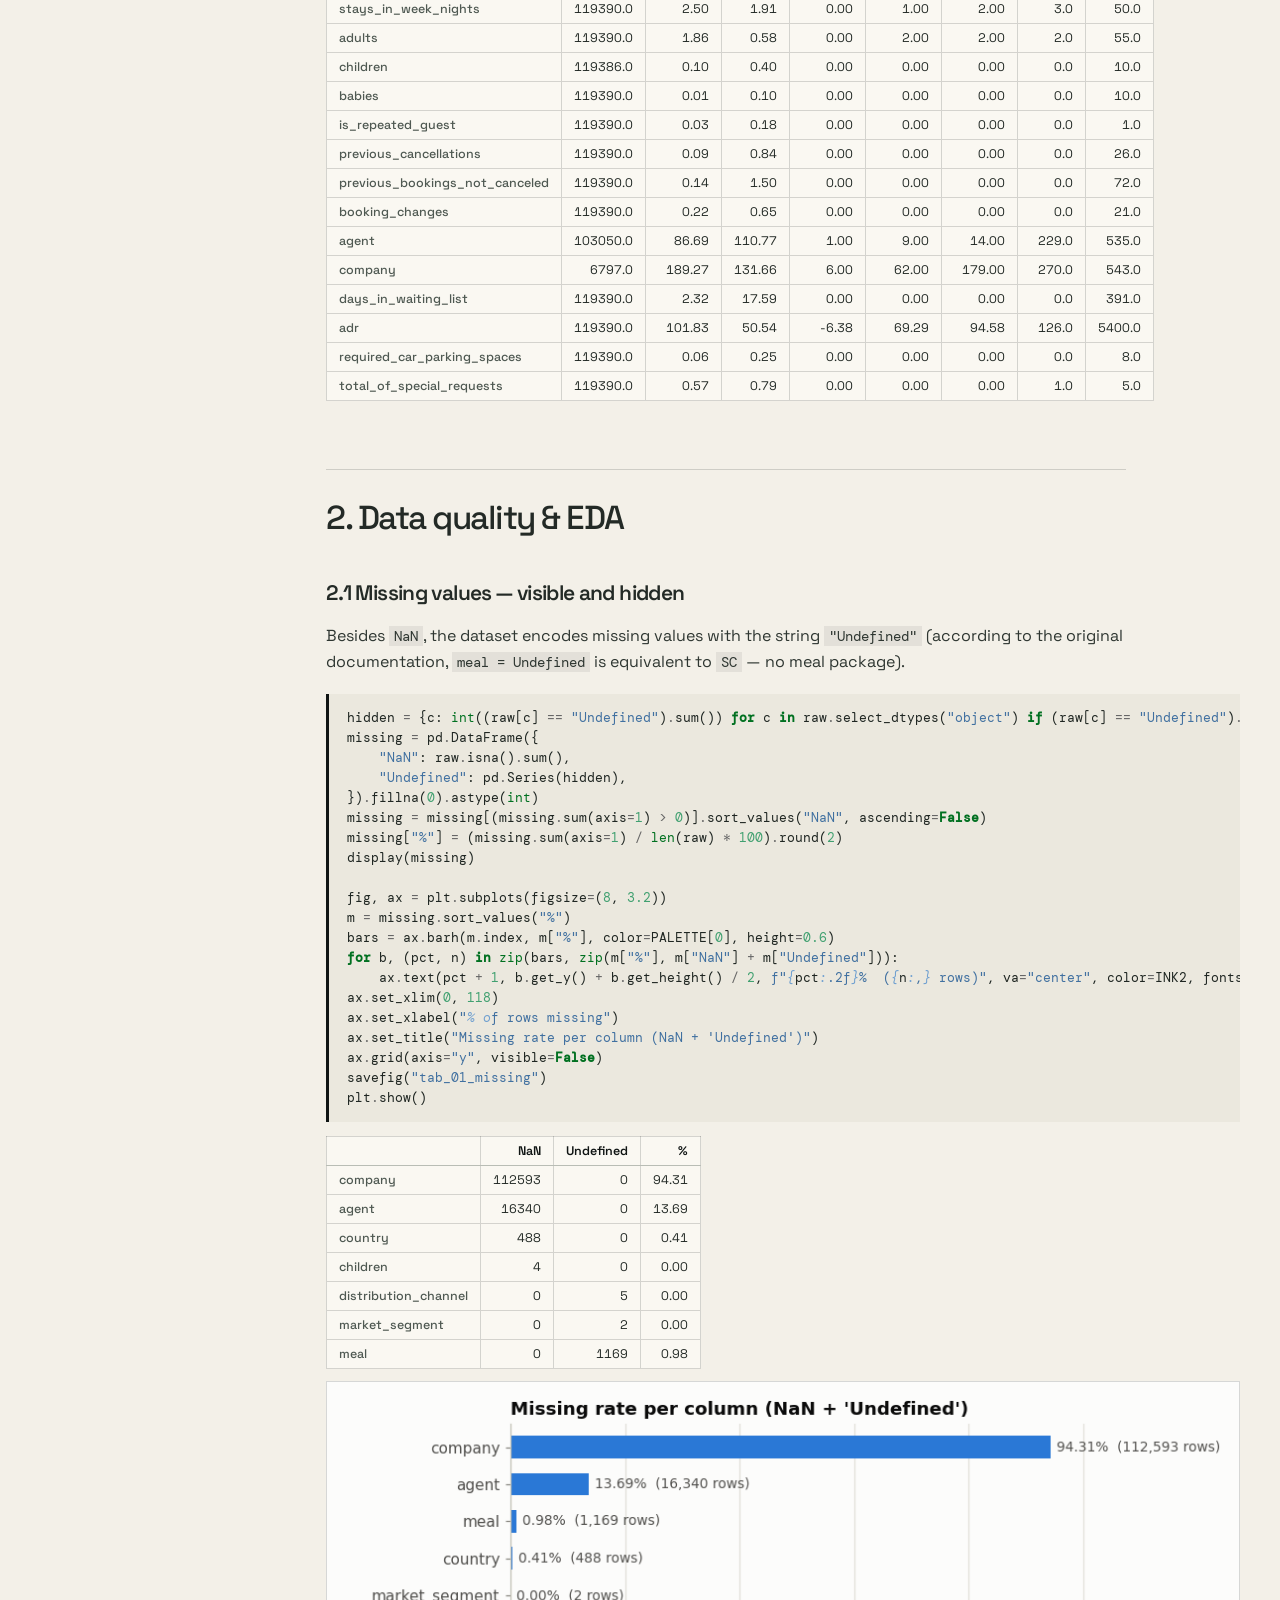
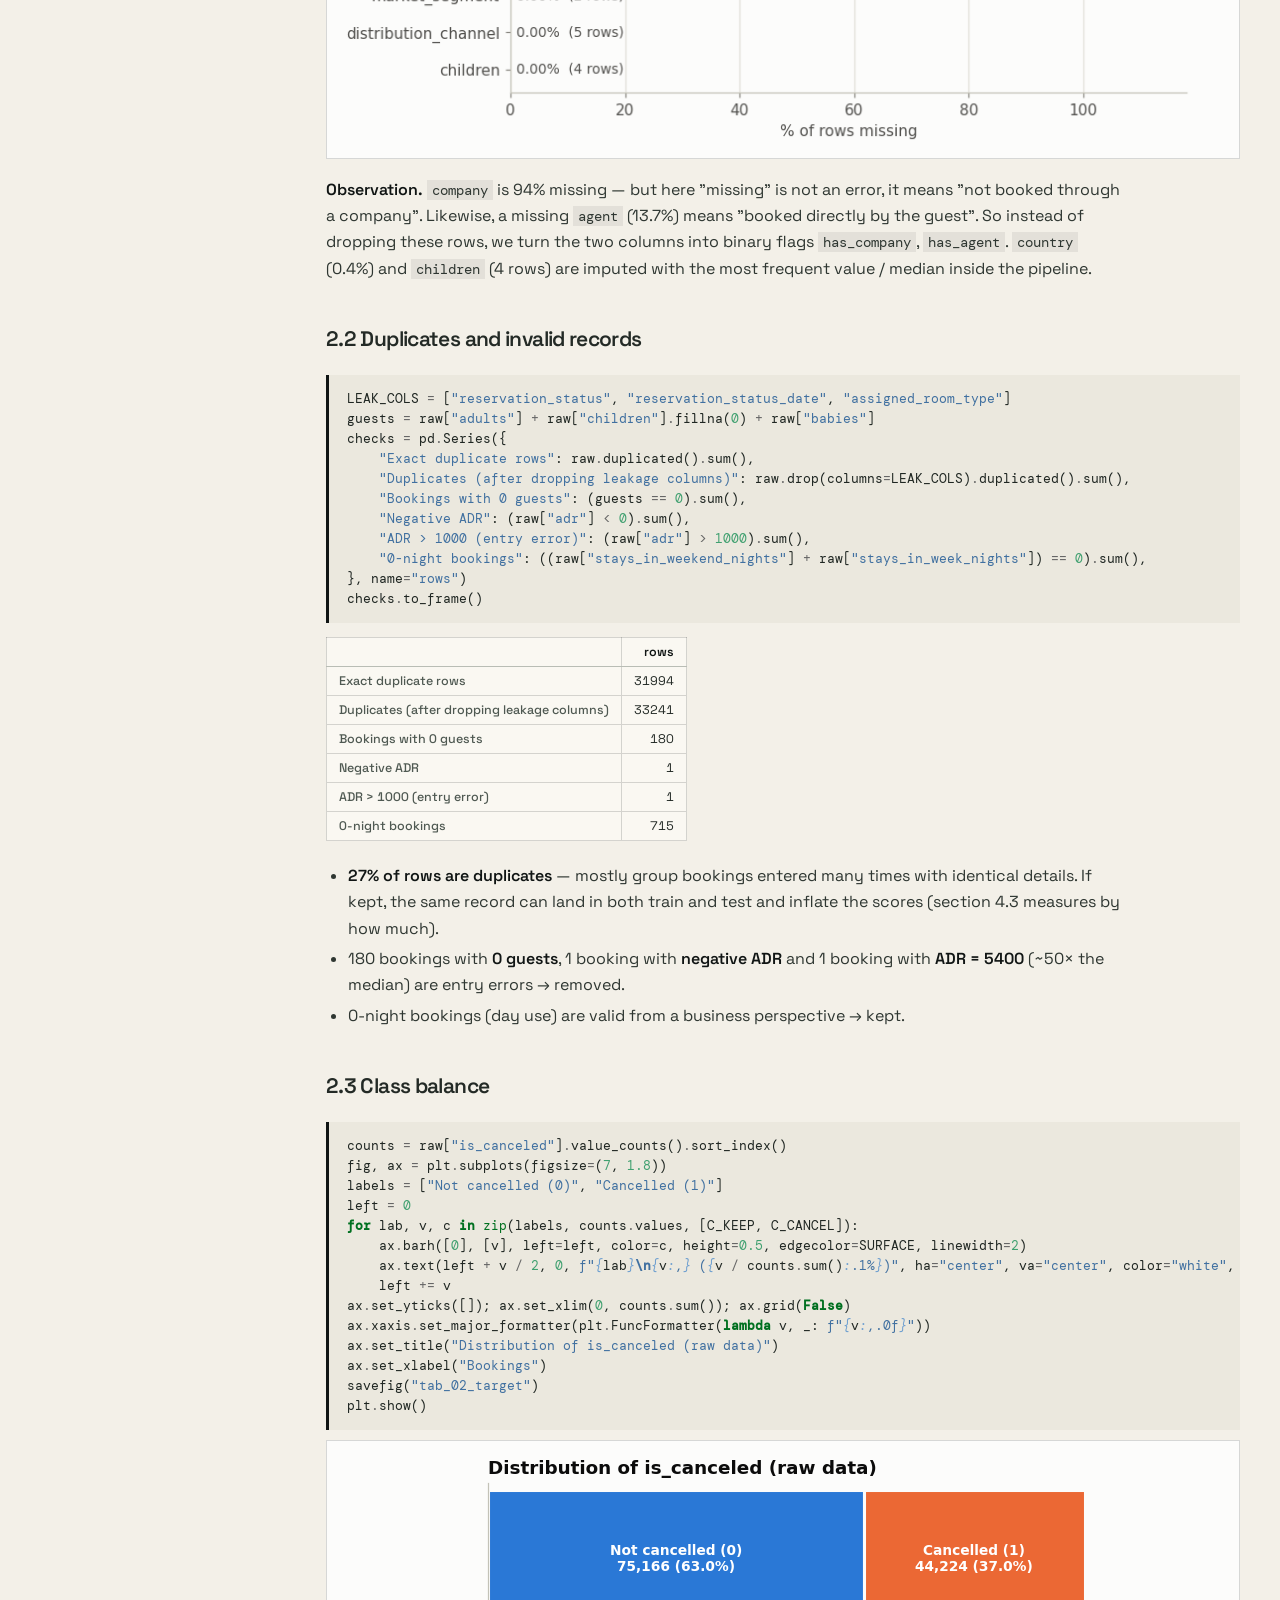
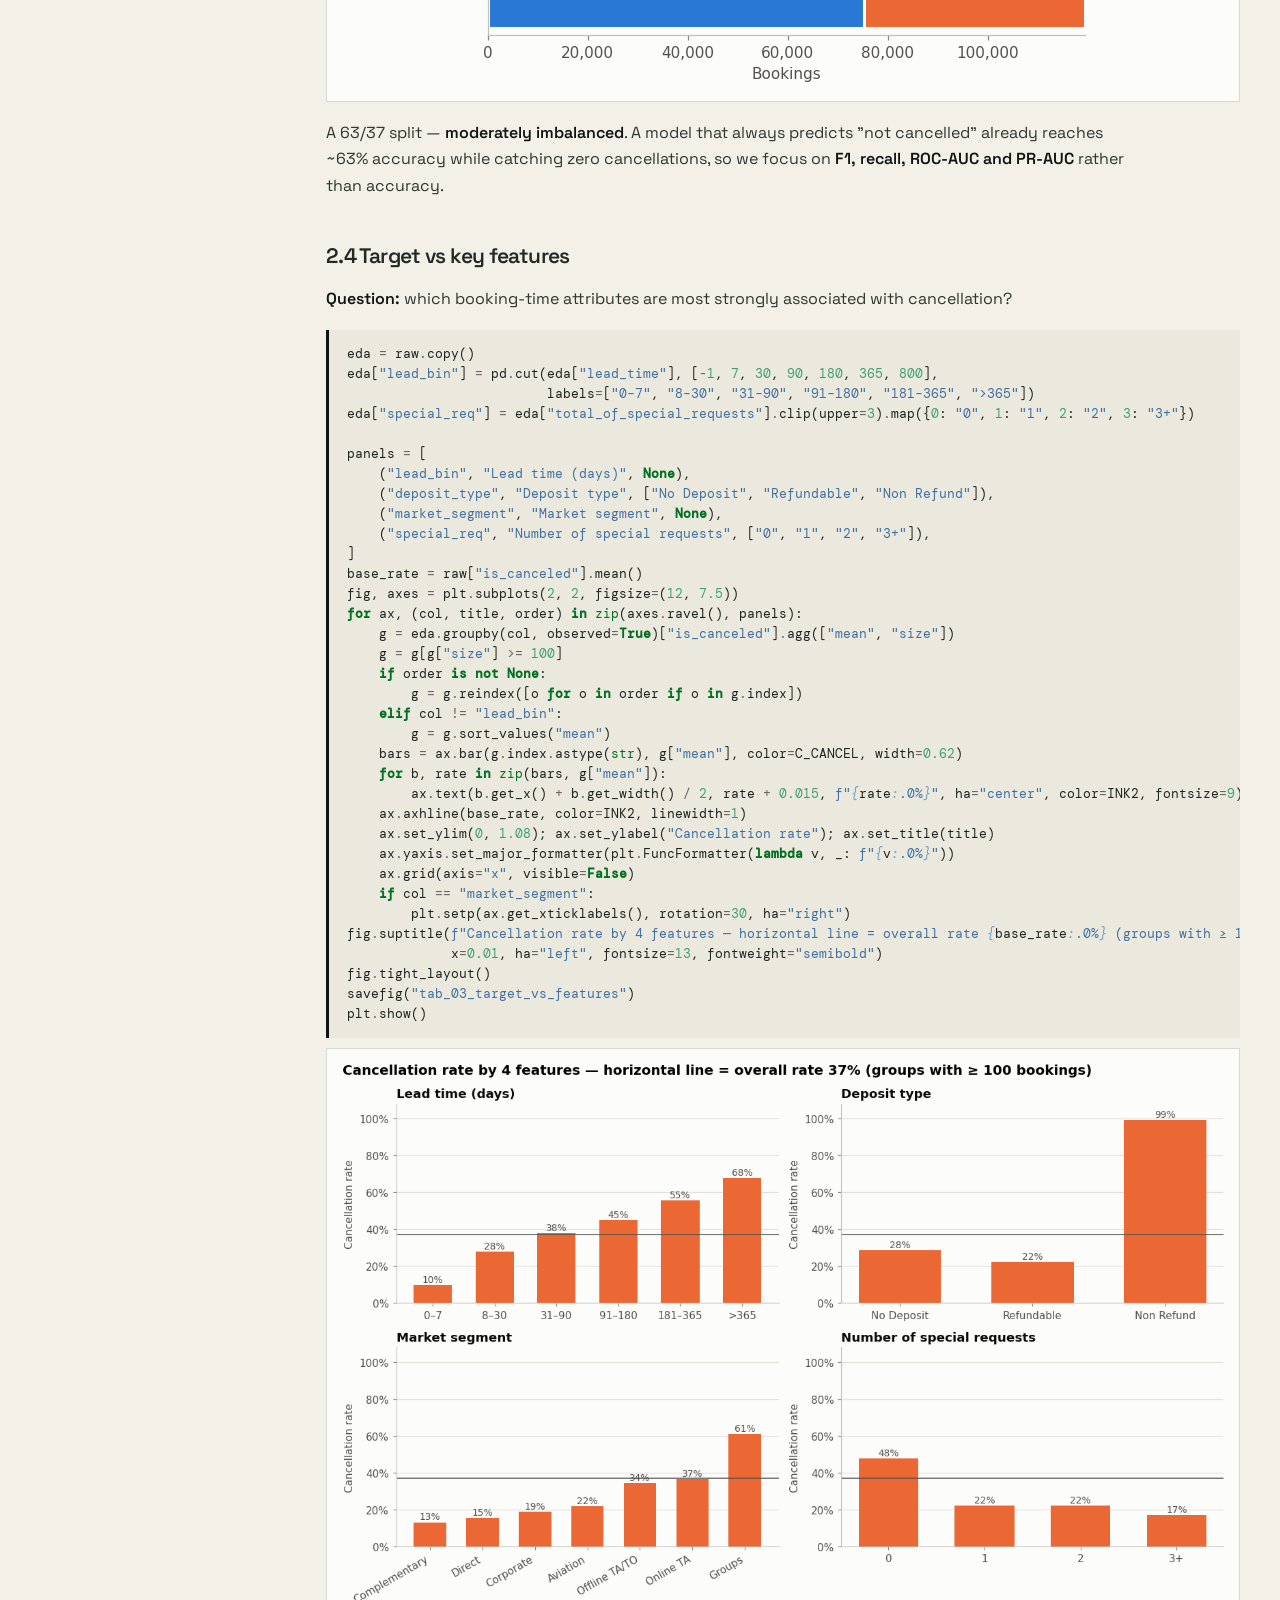
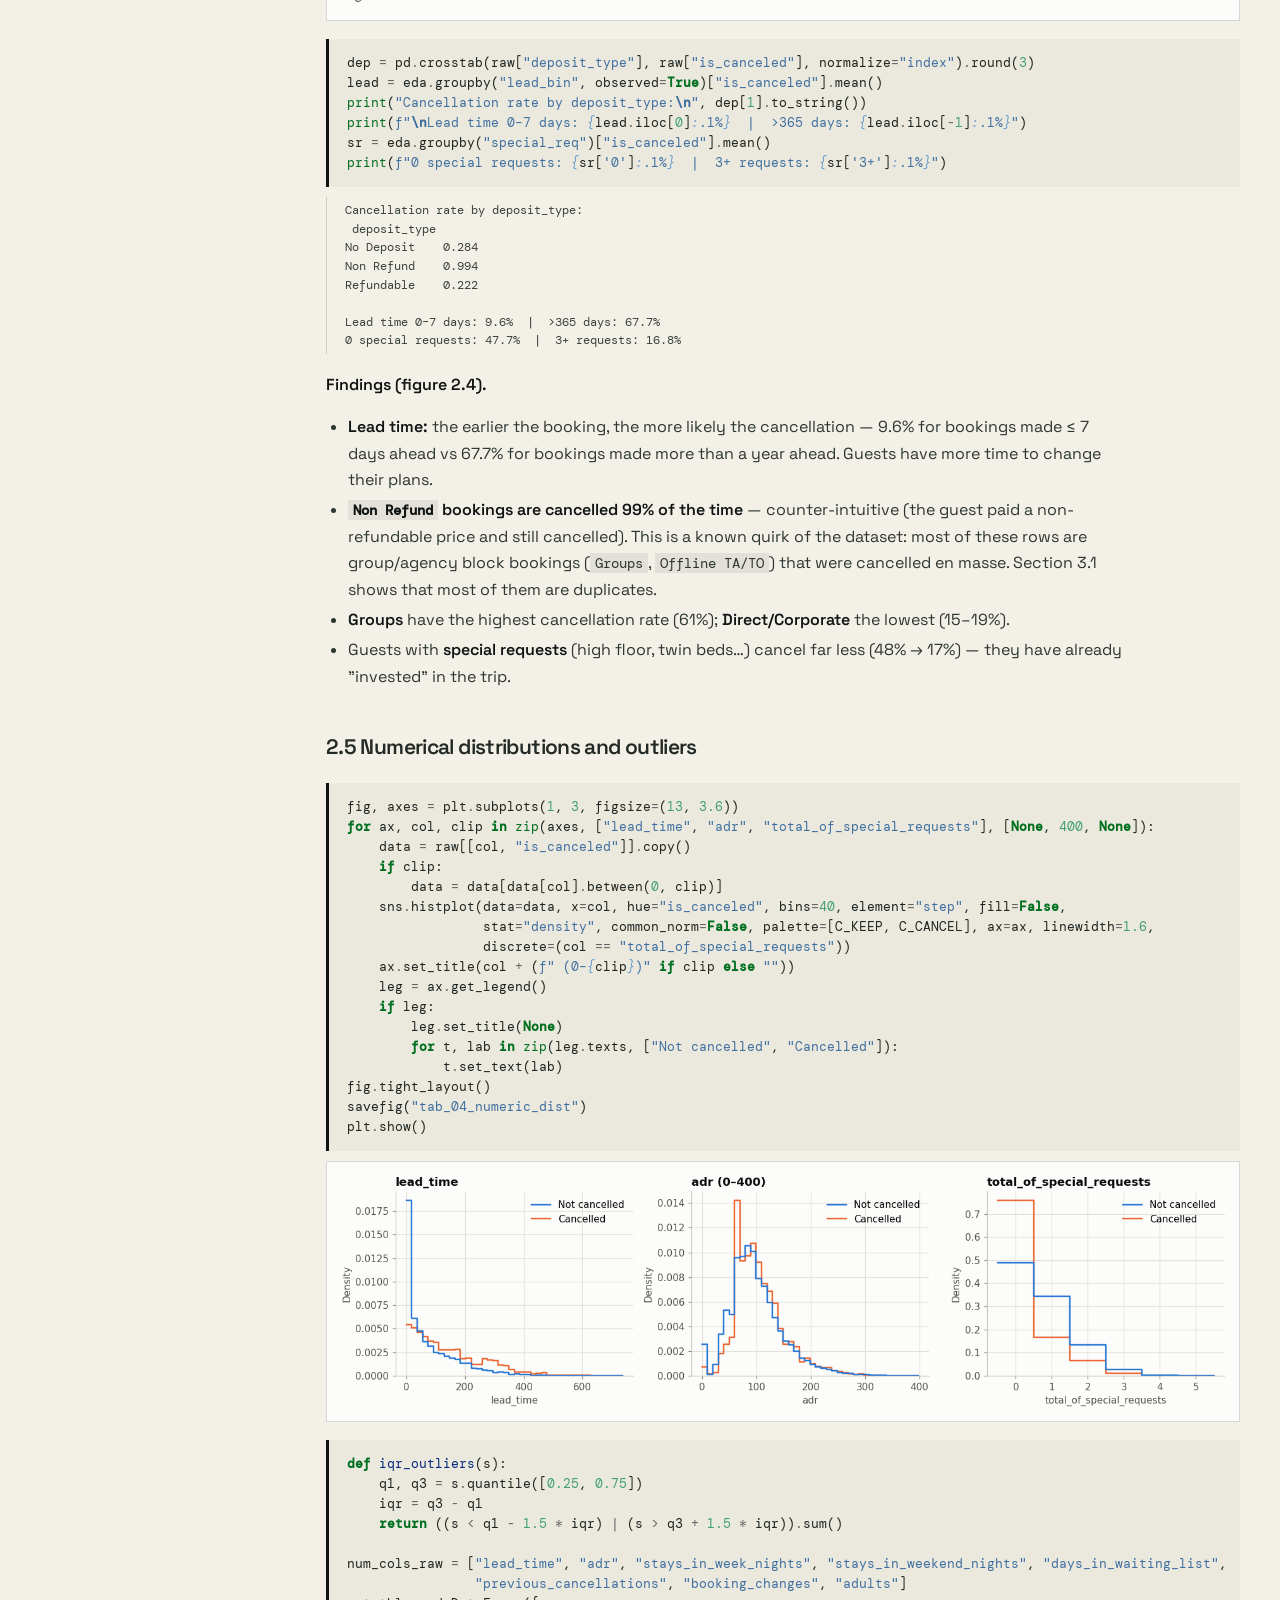
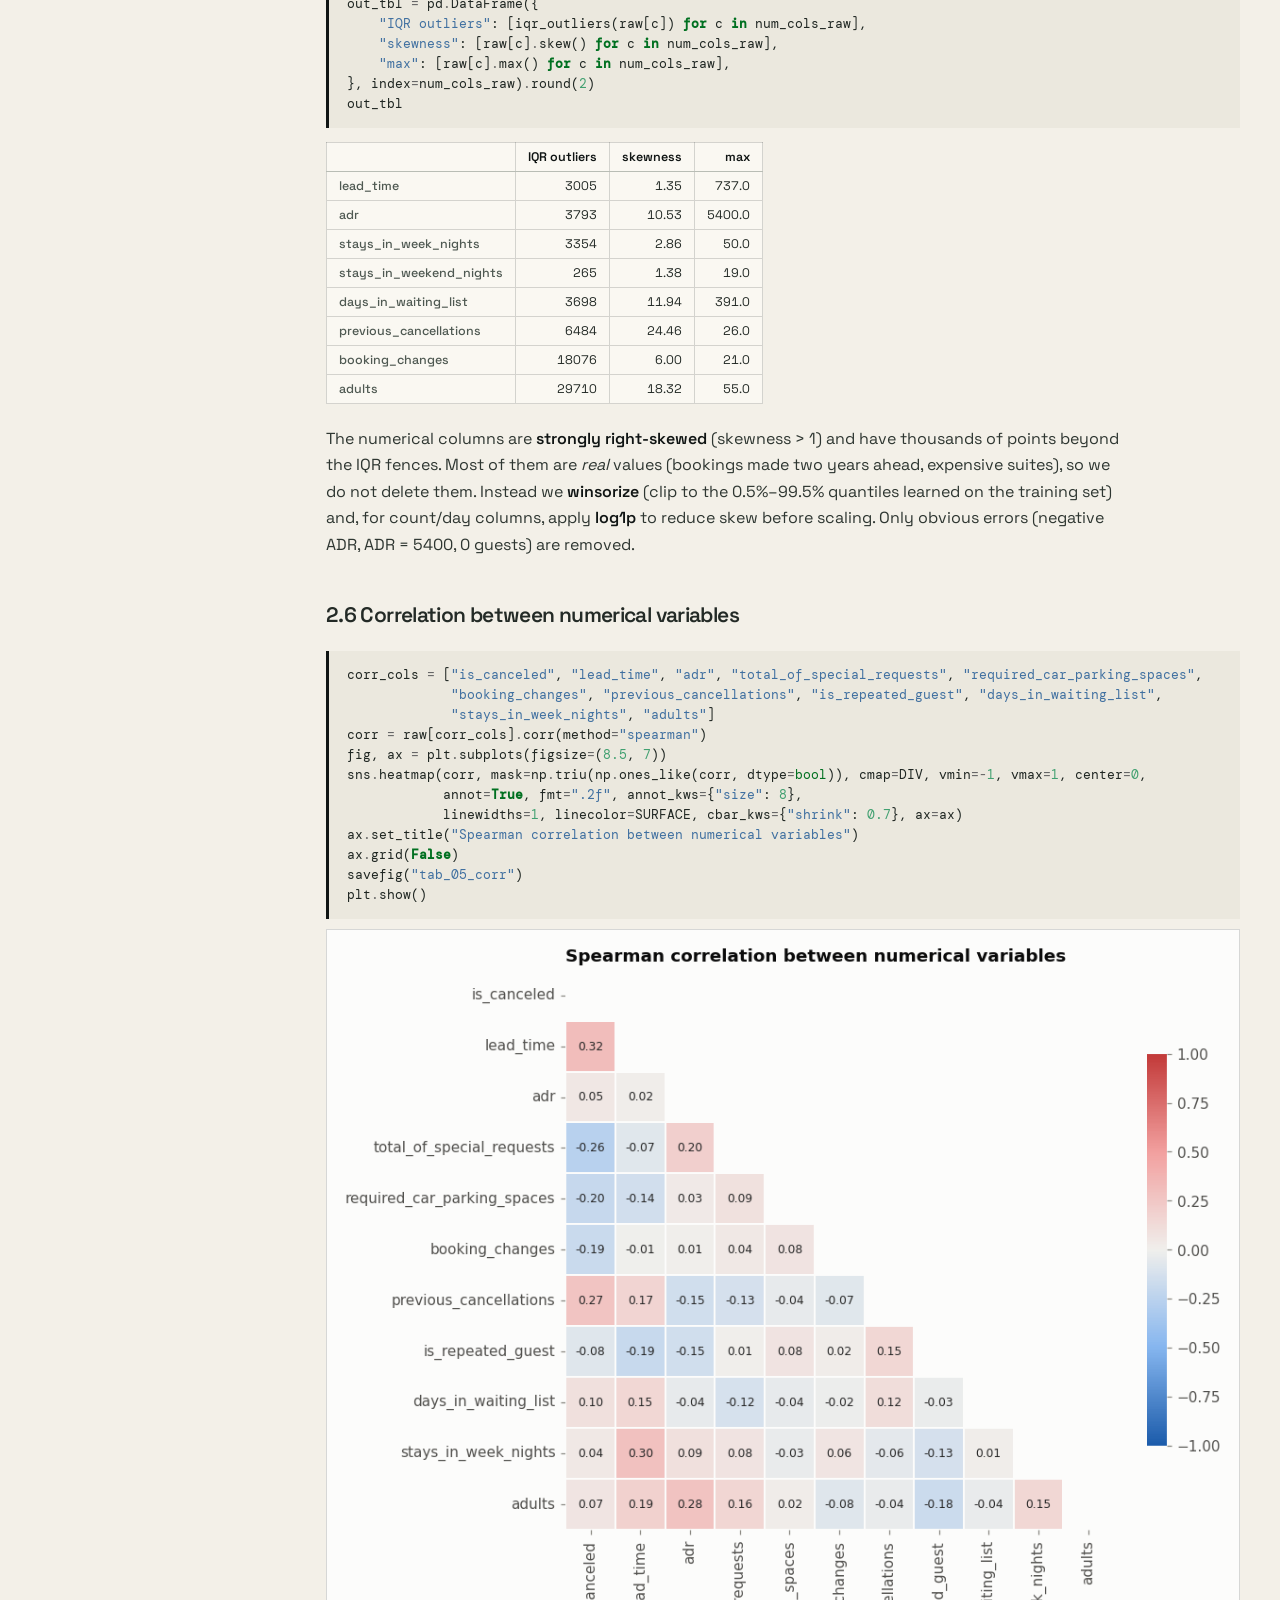
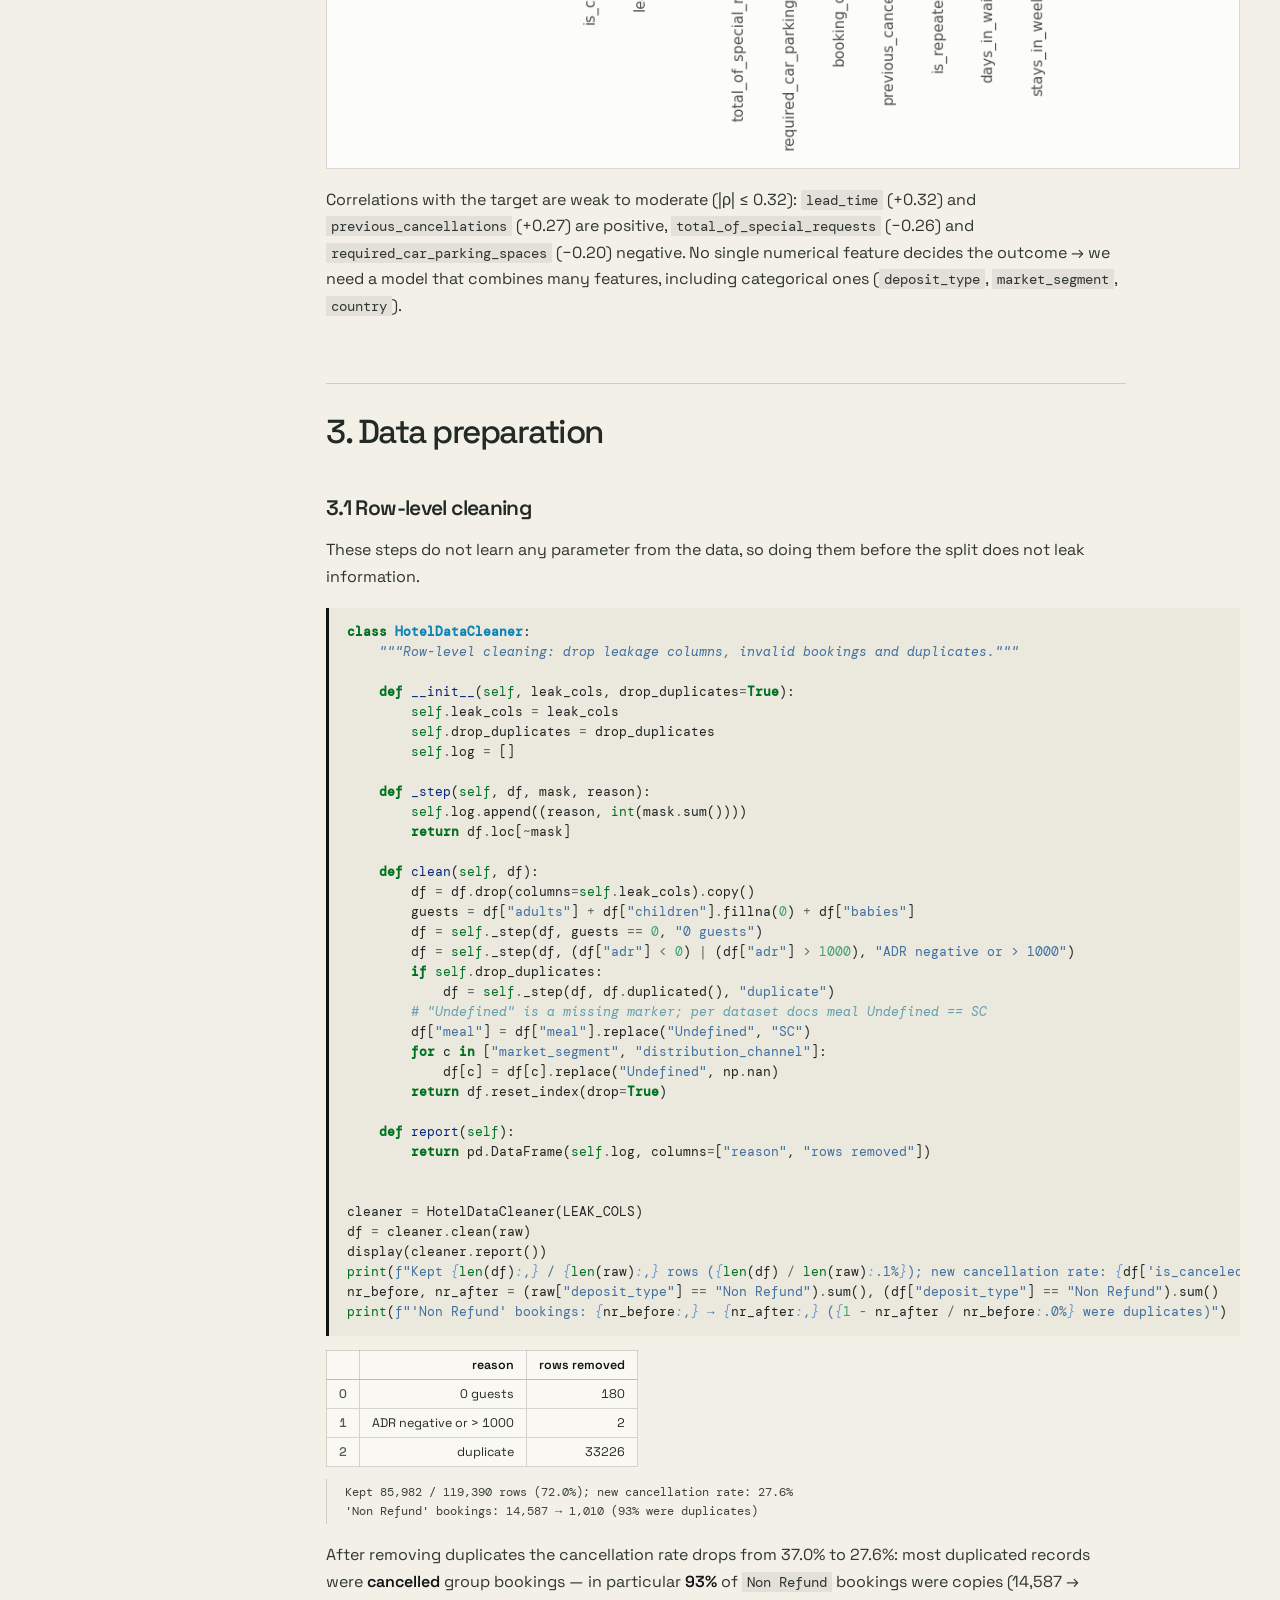
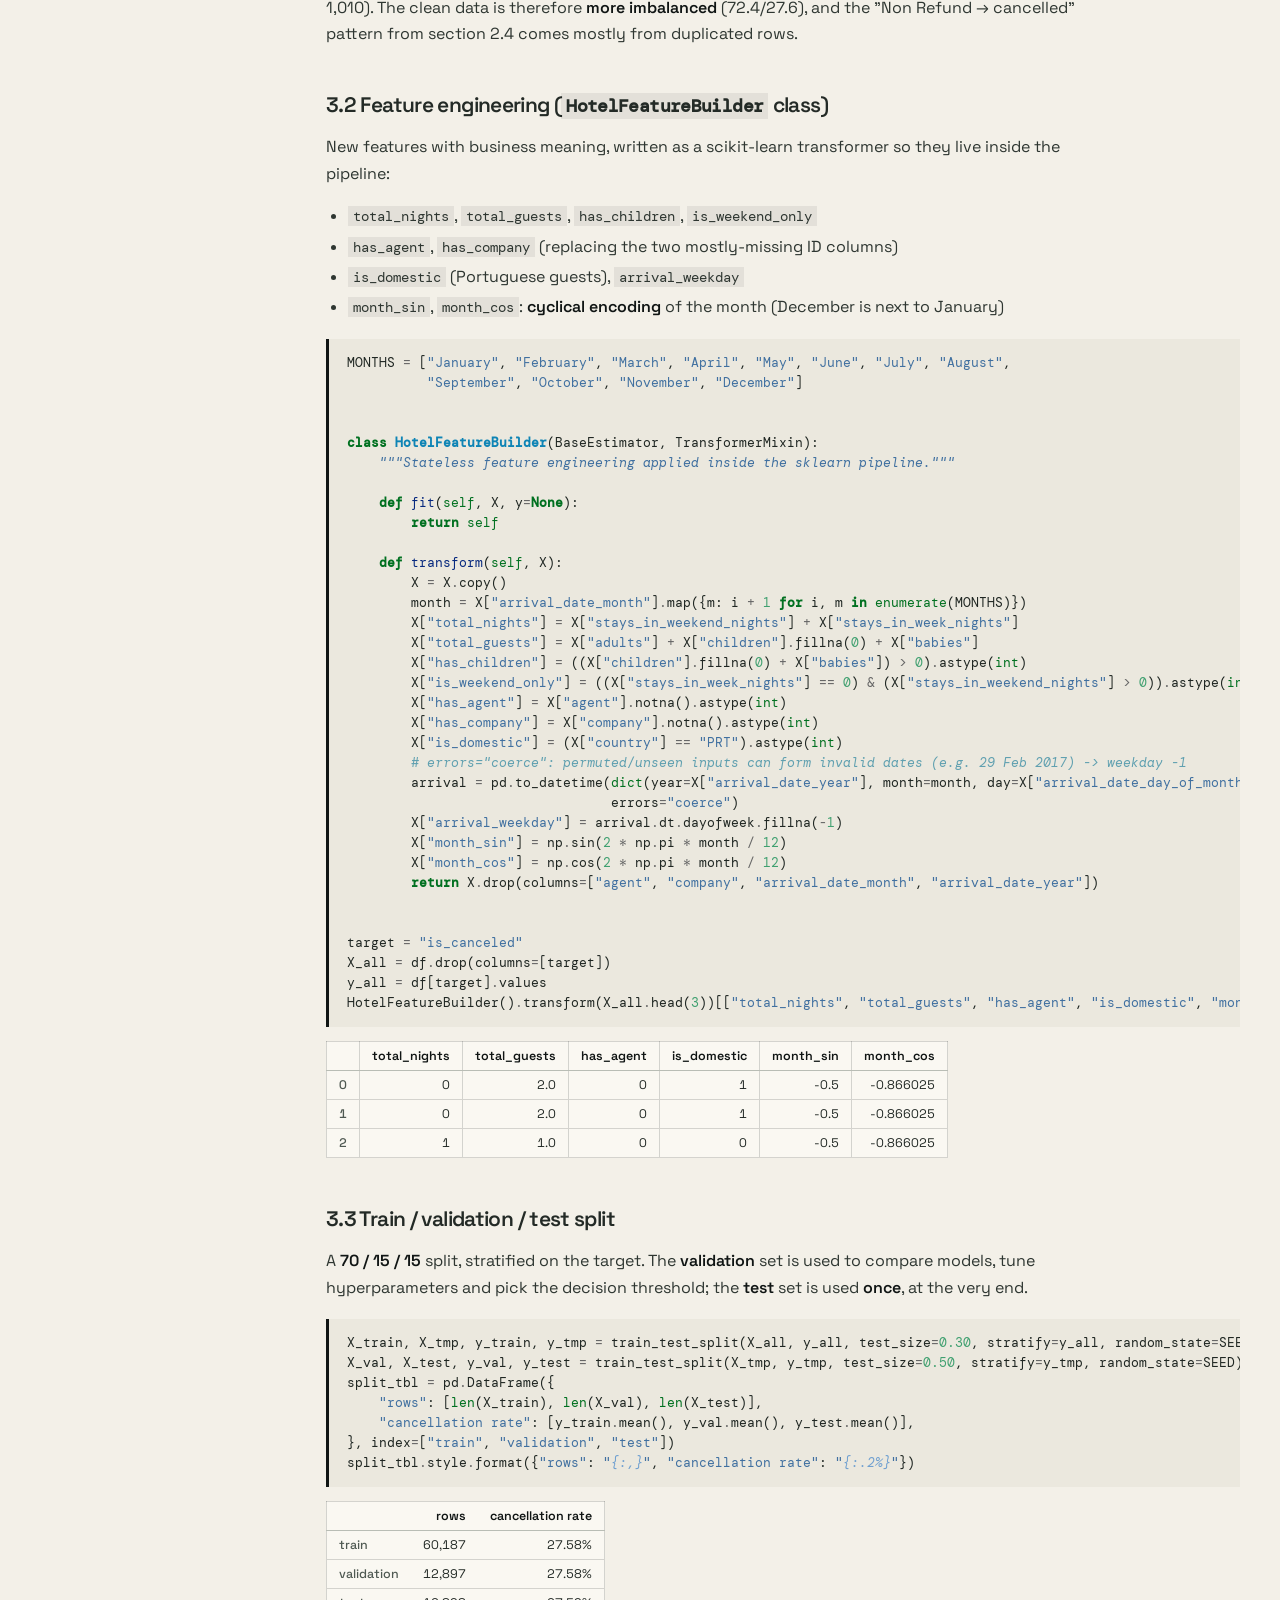
==== commit 2c7cb7d7: "Update pages" ====
--- a/tabular/index.html
+++ b/tabular/index.html
@@ -5,7 +5,12 @@
   <meta name="viewport" content="width=device-width, initial-scale=1.0">
   <meta name="description" content="A classifier that flags risky hotel bookings using only what is known at booking time — and a close look at two evaluation traps that make scores look far better than they are.">
   <meta name="theme-color" content="#101514">
+  <script>/* apply the saved or system theme before first paint */(function(){var t;try{t=localStorage.getItem('g3-theme');}catch(e){}if(t!=='light'&&t!=='dark'){t=window.matchMedia&&matchMedia('(prefers-color-scheme: dark)').matches?'dark':'light';}document.documentElement.setAttribute('data-theme',t);})();</script>
   <title>Tabular: Predicting hotel booking cancellations — G3</title>
+  <link rel="icon" href="../assets/favicon.ico" sizes="any">
+  <link rel="icon" type="image/png" sizes="32x32" href="../assets/favicon-32.png">
+  <link rel="icon" type="image/png" sizes="192x192" href="../assets/favicon-192.png">
+  <link rel="apple-touch-icon" href="../assets/apple-touch-icon.png">
   <link rel="preconnect" href="https://fonts.googleapis.com">
   <link rel="preconnect" href="https://fonts.gstatic.com" crossorigin>
   <link href="https://fonts.googleapis.com/css2?family=DM+Mono:wght@400;500&family=Space+Grotesk:wght@400;500;600;700&display=swap" rel="stylesheet">
@@ -15,7 +20,7 @@
 <body class="project-page">
   <div class="noise" aria-hidden="true"></div>
   <header class="site-header">
-    <a class="brand" href="../index.html" aria-label="G3 home"><span class="brand-mark">G3</span><span>Signal / Story</span></a>
+    <a class="brand" href="../index.html" aria-label="Ho Chi Minh City University of Technology — home"><img class="brand-logo" src="../assets/hcmut-logo.png" width="40" height="40" alt=""><span class="brand-text"><strong>Trường Đại học Bách Khoa – ĐHQG TP.HCM</strong><small>Ho Chi Minh City University of Technology</small></span></a>
     <button class="menu-toggle" type="button" aria-expanded="false" aria-controls="site-nav">Menu <span>+</span></button>
     <nav class="site-nav" id="site-nav" aria-label="Primary navigation">
       <a href="../index.html#work">All projects</a>
@@ -24,6 +29,7 @@
       <a href="../timeseries/index.html">Time series</a>
       <a class="nav-cta" href="https://github.com/trungly-hcmut/CO5177_DataVisualization_Assignment" target="_blank" rel="noreferrer">GitHub <span>↗</span></a>
     </nav>
+    <button class="theme-toggle" type="button" aria-label="Switch to dark mode" title="Light / dark mode"><svg class="icon-moon" viewBox="0 0 24 24" aria-hidden="true"><path d="M20 14.5A8.5 8.5 0 0 1 9.5 4a8.5 8.5 0 1 0 10.5 10.5Z" fill="none" stroke="currentColor" stroke-width="1.6" stroke-linejoin="round"/></svg><svg class="icon-sun" viewBox="0 0 24 24" aria-hidden="true"><circle cx="12" cy="12" r="4" fill="none" stroke="currentColor" stroke-width="1.6"/><path d="M12 2.5V5M12 19v2.5M2.5 12H5M19 12h2.5M5.3 5.3l1.8 1.8M16.9 16.9l1.8 1.8M5.3 18.7l1.8-1.8M16.9 7.1l1.8-1.8" stroke="currentColor" stroke-width="1.6" stroke-linecap="round"/></svg></button>
   </header>
 
   <main id="top">
@@ -65,9 +71,9 @@
         <h2>The team</h2>
         <p class="team-group"><b>Group G3</b> · Nền tảng lập trình cho phân tích và trực quan dữ liệu · Lecturer: Dr. Lê Thành Sách</p>
         <ul class="team-list">
-          <li><span class="avatar" style="background:var(--lime)">LT</span><div><strong>Ly Minh Trung</strong><span>2570349 / Data Scientist</span></div></li>
-          <li><span class="avatar" style="background:var(--peach)">DT</span><div><strong>Dinh Truong Tue Linh</strong><span>2570441 / Data Scientist</span></div></li>
-          <li><span class="avatar" style="background:var(--blue)">NH</span><div><strong>Nguyen Hoang Nam</strong><span>2570261 / Analysis and Visualization</span></div></li>
+          <li><span class="avatar" style="background:var(--lime)">LT</span><div><strong>Ly Minh Trung</strong><span>2570349</span></div></li>
+          <li><span class="avatar" style="background:var(--peach)">DT</span><div><strong>Dinh Truong Tue Linh</strong><span>2570441</span></div></li>
+          <li><span class="avatar" style="background:var(--blue)">NH</span><div><strong>Nguyen Hoang Nam</strong><span>2570261</span></div></li>
         </ul>
       </div>
     </section>
--- a/style.css
+++ b/style.css
@@ -9,7 +9,15 @@
   --serif: Georgia, 'Times New Roman', serif;
   --sans: 'Space Grotesk', 'Helvetica Neue', sans-serif;
   --mono: 'DM Mono', monospace;
+  --ink-fixed: #101514;    /* stays dark in both themes: ink on lime/peach/green surfaces */
+  --paper-fixed: #f3f0e8;  /* stays light in both themes: text on the dark bands */
 }
+
+/* Dark theme: only defines tokens; every hard-coded colour below is var(--token, light value) */
+:root[data-theme="dark"] { color-scheme: dark; --ink: #eceae3; --paper: #111513; --muted: #949d95; --line: rgba(236, 234, 227, .14); --t-body: #d6d4cc; --t-strong: #b9c0b8; --t-muted: #949d95; --t-faint: #7a837b; --t-accent: #c3dc5a; --btn-hover: #c9d3c0; --band-bg: #1a201d; --line-strong: rgba(236, 234, 227, .3); --code-inline: rgba(236, 234, 227, .1); }
+@media (prefers-color-scheme: dark) { :root:not([data-theme="light"]) { color-scheme: dark; --ink: #eceae3; --paper: #111513; --muted: #949d95; --line: rgba(236, 234, 227, .14); --t-body: #d6d4cc; --t-strong: #b9c0b8; --t-muted: #949d95; --t-faint: #7a837b; --t-accent: #c3dc5a; --btn-hover: #c9d3c0; --band-bg: #1a201d; --line-strong: rgba(236, 234, 227, .3); --code-inline: rgba(236, 234, 227, .1); } }
+:root[data-theme="dark"] .noise { opacity: .05; }
+:root[data-theme="dark"] :is(.meta-index, .kicker-index) { box-shadow: inset 0 0 0 1px var(--line); }
 
 * { box-sizing: border-box; }
 html { scroll-behavior: smooth; }
@@ -18,57 +26,72 @@
 .noise { position: fixed; inset: 0; z-index: 10; pointer-events: none; opacity: .07; background-image: url("data:image/svg+xml,%3Csvg viewBox='0 0 180 180' xmlns='http://www.w3.org/2000/svg'%3E%3Cfilter id='n'%3E%3CfeTurbulence type='fractalNoise' baseFrequency='.9' numOctaves='4' stitchTiles='stitch'/%3E%3C/filter%3E%3Crect width='100%25' height='100%25' filter='url(%23n)' opacity='.45'/%3E%3C/svg%3E"); }
 .section-shell { width: min(1240px, calc(100% - 80px)); margin-inline: auto; }
 .site-header { width: min(1240px, calc(100% - 80px)); height: 90px; margin: auto; display: flex; align-items: center; justify-content: space-between; border-bottom: 1px solid var(--line); position: relative; z-index: 20; }
-.brand { display: flex; gap: 12px; align-items: center; font-size: 14px; font-weight: 600; letter-spacing: -.02em; }
-.brand-mark { display: grid; place-items: center; width: 34px; height: 34px; background: var(--ink); color: var(--lime); font-family: var(--mono); font-size: 12px; }
-.site-nav { display: flex; align-items: center; gap: 32px; color: #4d5550; font-size: 13px; }
-.site-nav a:not(.nav-cta):hover, .text-link:hover, .card-link:hover { color: #8b9c2b; }
+.brand { display: flex; gap: 12px; align-items: center; min-width: 0; }
+.brand-logo { display: block; width: 40px; height: auto; flex: none; }
+.brand-text { display: flex; flex-direction: column; gap: 3px; min-width: 0; }
+.brand-text strong { font-size: 14px; font-weight: 600; letter-spacing: -.02em; line-height: 1.15; }
+.brand-text small { color: var(--t-muted, #707a71); font: 10px var(--mono); letter-spacing: .04em; text-transform: uppercase; }
+.site-nav { display: flex; align-items: center; gap: 32px; color: var(--t-strong, #4d5550); font-size: 13px; }
+.site-nav a:not(.nav-cta):hover, .text-link:hover, .card-link:hover { color: var(--t-accent, #8b9c2b); }
 .nav-cta { background: var(--ink); color: var(--paper); padding: 12px 17px; }
 .nav-cta span, .button span, .card-link span { margin-left: 15px; }
+.site-nav { margin-left: auto; }
+.theme-toggle { display: grid; place-items: center; flex: none; width: 40px; height: 40px; margin-left: 22px; padding: 0; border: 1px solid var(--line); background: transparent; color: var(--ink); cursor: pointer; }
+.theme-toggle:hover { border-color: var(--ink); }
+.theme-toggle svg { width: 18px; height: 18px; }
+.theme-toggle .icon-sun, :root[data-theme="dark"] .theme-toggle .icon-moon { display: none; }
+:root[data-theme="dark"] .theme-toggle .icon-sun { display: block; }
 .menu-toggle { display: none; background: none; border: 0; font-family: var(--mono); font-size: 12px; }
-.hero { min-height: 680px; display: grid; grid-template-columns: 1fr .93fr; gap: 7%; align-items: center; padding: 80px 0 100px; }
-.course-meta { margin-bottom: 48px; max-width: 610px; }
-.course-meta-heading { display: flex; align-items: center; gap: 12px; color: #707a71; font: 10px var(--mono); letter-spacing: .08em; text-transform: uppercase; }
-.meta-index { display: grid; place-items: center; width: 31px; height: 26px; background: var(--ink); color: var(--lime); font-size: 10px; }
-.course-meta h2 { max-width: 560px; margin: 17px 0 16px; font-size: clamp(22px, 2.4vw, 32px); line-height: 1.04; letter-spacing: -.055em; font-weight: 600; }
-.course-meta-details { display: flex; flex-wrap: wrap; gap: 6px 24px; color: #626c65; font-size: 11px; }
-.course-meta-details p { margin: 0; }
-.course-meta-details strong { display: block; margin-bottom: 4px; color: #9aa39b; font: 9px var(--mono); text-transform: uppercase; }
-.course-members { display: grid; grid-template-columns: repeat(3, minmax(0, 1fr)); gap: 10px; margin-top: 22px; padding-top: 14px; border-top: 1px solid var(--line); }
-.course-members span { color: #4f5952; font-size: 10px; line-height: 1.35; }
-.course-members b { display: block; margin-bottom: 5px; color: #929c94; font: 9px var(--mono); }
-.course-members small { color: #89938b; font: 9px var(--mono); }
+.hero { min-height: 620px; display: grid; grid-template-columns: 1fr .93fr; gap: 7%; align-items: center; padding: 64px 0 100px; }
+/* Course band: course name (left) + university, faculty, lecturer, semester and members (right) */
+.course-band { display: grid; grid-template-columns: 1.2fr 1fr; gap: 5%; align-items: start; padding: 56px 0 46px; border-bottom: 1px solid var(--line); }
+.course-meta-heading { display: flex; align-items: center; gap: 12px; color: var(--t-muted, #707a71); font: 10px var(--mono); letter-spacing: .08em; text-transform: uppercase; }
+.meta-index { display: grid; place-items: center; width: 31px; height: 26px; background: var(--ink-fixed); color: var(--lime); font-size: 10px; }
+.course-band-title h2 { margin: 20px 0 14px; font-size: clamp(28px, 2.7vw, 38px); line-height: 1.04; letter-spacing: -.055em; font-weight: 600; text-wrap: balance; }
+.course-en { margin: 0; color: var(--t-strong, #626c65); font: italic 19px/1.3 var(--serif); text-wrap: balance; }
+.course-facts { display: grid; grid-template-columns: repeat(2, minmax(0, 1fr)); gap: 0 28px; margin: 4px 0 0; }
+.course-facts > div { padding: 12px 0 14px; border-top: 1px solid var(--line); }
+.course-facts dt { margin-bottom: 6px; color: var(--t-faint, #8b948c); font: 9px var(--mono); letter-spacing: .06em; text-transform: uppercase; }
+.course-facts dd { margin: 0; color: var(--ink); font-size: 14px; line-height: 1.35; letter-spacing: -.01em; }
+.course-facts dd small { display: block; margin-top: 3px; color: var(--t-muted, #7b847c); font-size: 11px; letter-spacing: 0; }
+.course-members { list-style: none; display: grid; grid-template-columns: repeat(3, minmax(0, 1fr)); gap: 0 18px; margin: 0; padding: 14px 0 0; border-top: 1px solid var(--ink); }
+.course-members li { display: grid; grid-template-columns: 26px 1fr; align-items: baseline; row-gap: 3px; }
+.course-members b { grid-row: span 2; color: var(--t-faint, #929c94); font: 500 9px var(--mono); }
+.course-members span { font-size: 14px; font-weight: 500; letter-spacing: -.02em; }
+.course-members small { color: var(--t-muted, #7b847c); font: 9px var(--mono); text-transform: uppercase; letter-spacing: .03em; }
 .eyebrow, .section-kicker, .project-type, .project-number, .visual-label, .member-index, .mono-note { font-family: var(--mono); font-size: 11px; letter-spacing: .06em; text-transform: uppercase; }
-.eyebrow { display: flex; align-items: center; gap: 9px; color: #626c65; }
+.eyebrow { display: flex; align-items: center; gap: 9px; color: var(--t-strong, #626c65); }
 .status-dot { width: 7px; height: 7px; background: #9eb744; display: inline-block; border-radius: 50%; box-shadow: 0 0 0 4px rgba(158,183,68,.15); }
 h1, h2, h3, p { margin-top: 0; }
 h1 { font-size: clamp(68px, 8.7vw, 128px); line-height: .86; letter-spacing: -.075em; font-weight: 600; margin: 38px 0; }
 h1 em, h2 em { font-family: var(--serif); font-weight: 400; letter-spacing: -.08em; }
-.hero-lede { max-width: 360px; color: #5b635e; font-size: 16px; line-height: 1.5; }
+.hero-lede { max-width: 360px; color: var(--t-strong, #5b635e); font-size: 16px; line-height: 1.5; }
 .hero-actions { display: flex; align-items: center; gap: 28px; margin-top: 38px; }
 .button { display: inline-flex; align-items: center; padding: 15px 18px; font-size: 12px; font-weight: 600; }
 .button-primary { background: var(--ink); color: var(--paper); }
-.button-primary:hover { background: #3e5040; }
-.button-light { background: var(--lime); color: var(--ink); margin-top: 22px; }
+.button-primary:hover { background: var(--btn-hover, #3e5040); }
+.button-light { background: var(--lime); color: var(--ink-fixed); margin-top: 22px; }
 .text-link, .card-link { font-size: 12px; font-weight: 600; }
 .text-link span { margin-left: 8px; }
-.hero-visual { height: 510px; position: relative; background: #d5e0ca; overflow: hidden; border: 1px solid var(--ink); }
+.hero-visual { height: 510px; position: relative; background: #d5e0ca; overflow: hidden; border: 1px solid var(--ink-fixed); }
 .hero-visual::before { content: ''; position: absolute; inset: 0; background: linear-gradient(90deg, transparent 49.8%, rgba(16,21,20,.12) 50%, transparent 50.2%), linear-gradient(0deg, transparent 49.8%, rgba(16,21,20,.12) 50%, transparent 50.2%); background-size: 64px 64px; opacity: .55; }
 .visual-label { position: absolute; z-index: 2; color: #526258; }
 .label-top { top: 19px; left: 20px; }.label-bottom { bottom: 18px; right: 20px; }
 .orbit { position: absolute; border: 1px solid rgba(16,21,20,.38); border-radius: 50%; transform: rotate(-22deg); }
 .orbit-one { width: 84%; height: 43%; left: 8%; top: 29%; }.orbit-two { width: 47%; height: 83%; left: 26.5%; top: 8%; transform: rotate(34deg); }
-.data-line { position: absolute; height: 1px; background: var(--ink); transform-origin: left; z-index: 1; }.line-one { width: 78%; top: 49%; left: 11%; transform: rotate(-24deg); }.line-two { width: 65%; top: 50%; left: 14%; transform: rotate(39deg); }.line-three { width: 56%; top: 66%; left: 19%; transform: rotate(-70deg); }
-.node { position: absolute; width: 13px; height: 13px; border: 2px solid var(--ink); background: var(--lime); border-radius: 50%; z-index: 3; }.node-a { left: 21%; top: 62%; }.node-b { left: 43%; top: 39%; background: var(--peach); }.node-c { left: 72%; top: 26%; }.node-d { left: 67%; top: 70%; background: var(--blue); }.node-e { left: 37%; top: 78%; }
-.visual-center { position: absolute; top: 50%; left: 50%; translate: -50% -50%; width: 116px; height: 116px; border-radius: 50%; background: var(--ink); color: var(--lime); display: flex; flex-direction: column; justify-content: center; padding-left: 26px; z-index: 4; }.visual-center span { font-family: var(--mono); font-size: 26px; }.visual-center small { font-family: var(--mono); font-size: 9px; color: var(--paper); line-height: 1.15; text-transform: uppercase; }
-.axis { position: absolute; background: var(--ink); opacity: .55; }.axis-x { width: 100%; height: 1px; bottom: 45px; }.axis-y { height: 100%; width: 1px; left: 45px; }
-.ticker { background: var(--ink); color: var(--paper); overflow: hidden; white-space: nowrap; padding: 18px 0; }.ticker-track { width: max-content; display: flex; align-items: center; gap: 35px; animation: ticker 32s linear infinite; font-family: var(--mono); font-size: 11px; letter-spacing: .1em; }.ticker b { color: var(--lime); font-size: 18px; font-weight: 400; }
+.data-line { position: absolute; height: 1px; background: var(--ink-fixed); transform-origin: left; z-index: 1; }.line-one { width: 78%; top: 49%; left: 11%; transform: rotate(-24deg); }.line-two { width: 65%; top: 50%; left: 14%; transform: rotate(39deg); }.line-three { width: 56%; top: 66%; left: 19%; transform: rotate(-70deg); }
+.node { position: absolute; width: 13px; height: 13px; border: 2px solid var(--ink-fixed); background: var(--lime); border-radius: 50%; z-index: 3; }.node-a { left: 21%; top: 62%; }.node-b { left: 43%; top: 39%; background: var(--peach); }.node-c { left: 72%; top: 26%; }.node-d { left: 67%; top: 70%; background: var(--blue); }.node-e { left: 37%; top: 78%; }
+.visual-center { position: absolute; top: 50%; left: 50%; translate: -50% -50%; width: 116px; height: 116px; border-radius: 50%; background: var(--ink-fixed); color: var(--lime); display: flex; flex-direction: column; justify-content: center; padding-left: 26px; z-index: 4; }.visual-center span { font-family: var(--mono); font-size: 26px; }.visual-center small { font-family: var(--mono); font-size: 9px; color: var(--paper-fixed); line-height: 1.15; text-transform: uppercase; }
+.axis { position: absolute; background: var(--ink-fixed); opacity: .55; }.axis-x { width: 100%; height: 1px; bottom: 45px; }.axis-y { height: 100%; width: 1px; left: 45px; }
+.ticker { background: var(--band-bg, #101514); color: var(--paper-fixed); overflow: hidden; white-space: nowrap; padding: 18px 0; }.ticker-track { width: max-content; display: flex; align-items: center; gap: 35px; animation: ticker 32s linear infinite; font-family: var(--mono); font-size: 11px; letter-spacing: .1em; }.ticker b { color: var(--lime); font-size: 18px; font-weight: 400; }
 @keyframes ticker { to { transform: translateX(-50%); } }
-.intro { padding: 150px 0 155px; }.section-kicker { display: flex; align-items: center; gap: 22px; color: #79817a; }.section-kicker span:first-child { color: var(--ink); }.intro-grid { display: grid; grid-template-columns: 1fr 1fr; gap: 8%; margin-top: 72px; }.intro h2, .process h2, .team h2, .contact h2 { font-size: clamp(48px, 6vw, 84px); line-height: .93; letter-spacing: -.07em; font-weight: 500; margin: 0; }.intro h2 span, .team h2 span { font-family: var(--serif); font-weight: 400; }.intro-copy { padding-top: 12px; max-width: 440px; }.intro-copy > p:first-child { font-size: 21px; line-height: 1.35; letter-spacing: -.035em; }.mono-note { margin-top: 46px; color: #7c857d; line-height: 1.7; }
-.projects { padding-bottom: 150px; }.section-heading { display: flex; justify-content: space-between; align-items: end; margin-bottom: 55px; }.section-heading > p { font-family: var(--serif); font-size: 25px; line-height: 1.05; text-align: right; margin: 0; }.project-grid { display: grid; grid-template-columns: repeat(3, 1fr); gap: 18px; }.project-card { min-height: 580px; padding: 22px; display: flex; flex-direction: column; }.project-card-dark { background: #203128; color: var(--paper); }.project-card-lime { background: var(--lime); }.project-card-peach { background: var(--peach); }.card-top { display: flex; justify-content: space-between; }.project-type { opacity: .7; }.card-visual { height: 230px; margin: 38px 0 35px; position: relative; overflow: hidden; }.card-content { margin-top: auto; }.card-content h3 { font-size: 37px; line-height: .9; letter-spacing: -.07em; font-weight: 500; margin-bottom: 20px; }.card-content p { max-width: 245px; font-size: 13px; line-height: 1.45; opacity: .7; }.card-link { display: inline-block; margin-top: 17px; border-bottom: 1px solid currentColor; padding-bottom: 4px; }.chart-visual { border-bottom: 1px solid rgba(243,240,232,.6); border-left: 1px solid rgba(243,240,232,.6); }.chart-label { position: absolute; top: 4px; right: 0; font: 9px var(--mono); opacity: .6; }.chart-visual i { position: absolute; width: 9px; height: 9px; border-radius: 50%; background: var(--lime); }.chart-visual i:nth-of-type(1) { left: 14%; bottom: 23%; }.chart-visual i:nth-of-type(2) { left: 30%; bottom: 38%; background: var(--peach); }.chart-visual i:nth-of-type(3) { left: 48%; bottom: 45%; }.chart-visual i:nth-of-type(4) { left: 62%; bottom: 68%; background: var(--blue); }.chart-visual i:nth-of-type(5) { left: 82%; bottom: 74%; }.chart-visual::after { content: ''; position: absolute; width: 85%; height: 1px; top: 44%; left: 9%; background: var(--lime); transform: rotate(-26deg); transform-origin: left; }.chart-axis-x, .chart-axis-y { position: absolute; background: rgba(243,240,232,.2); }.chart-axis-x { left: 0; right: 0; height: 1px; bottom: 33%; }.chart-axis-y { top: 0; bottom: 0; width: 1px; left: 33%; }.text-visual { display: flex; flex-wrap: wrap; align-content: center; gap: 8px; transform: rotate(-7deg); }.text-visual span { border: 1px solid var(--ink); padding: 10px 12px; font: 15px var(--serif); }.text-visual span:nth-child(2), .text-visual span:nth-child(4) { background: var(--peach); }.text-visual span:nth-child(3) { background: var(--blue); }.scan-line { position: absolute; left: -10%; right: -10%; height: 1px; background: var(--ink); top: 49%; opacity: .5; }.image-visual { border: 1px solid var(--ink); background: #ccdfd3; }.image-frame { position: absolute; inset: 23px; overflow: hidden; background: #9fc6ba; }.image-sun { width: 70px; height: 70px; border: 1px solid var(--ink); border-radius: 50%; position: absolute; top: 27px; left: 46px; background: var(--peach); }.image-horizon { position: absolute; width: 80%; height: 100%; bottom: -57%; left: 10%; background: var(--lime); rotate: -11deg; }.image-grid { position: absolute; inset: 0; background: repeating-linear-gradient(0deg, transparent 0 19px, rgba(16,21,20,.22) 20px), repeating-linear-gradient(90deg, transparent 0 19px, rgba(16,21,20,.22) 20px); }.image-tag { position: absolute; bottom: 6px; left: 8px; font: 9px var(--mono); }.project-note { margin-top: 23px; color: #79817a; font: 11px var(--mono); }.project-note span { color: #bf7d68; }
-.process { padding: 110px 0 160px; border-top: 1px solid var(--line); }.process-grid { display: grid; grid-template-columns: 1fr 1fr; gap: 8%; margin-top: 75px; }.process-intro p { max-width: 280px; color: #606b63; line-height: 1.45; margin-top: 32px; }.process-list { margin: 0; padding: 0; list-style: none; border-top: 1px solid var(--line); }.process-list li { display: grid; grid-template-columns: 55px 1fr; gap: 20px; padding: 24px 0; border-bottom: 1px solid var(--line); }.process-list li > span { font: 11px var(--mono); color: #8c958d; }.process-list h3 { font: 500 25px var(--serif); margin: -4px 0 8px; }.process-list p { color: #737c74; font-size: 13px; margin: 0; }
-.team { padding: 90px 0 145px; border-top: 1px solid var(--line); }.team-heading { display: flex; align-items: end; justify-content: space-between; margin: 70px 0 55px; }.team-heading p { max-width: 220px; color: #657068; font-size: 13px; line-height: 1.45; }.member-list { border-top: 1px solid var(--ink); }.member { min-height: 108px; display: grid; grid-template-columns: 45px 62px 1fr 25px; align-items: center; gap: 18px; border-bottom: 1px solid var(--line); }.member-index { color: #89928a; }.member-avatar { display: grid; place-items: center; width: 54px; height: 54px; border-radius: 50%; font: 12px var(--mono); }.avatar-lime { background: var(--lime); }.avatar-peach { background: var(--peach); }.avatar-blue { background: var(--blue); }.member-name h3 { font-size: 19px; letter-spacing: -.04em; font-weight: 500; margin: 0 0 4px; }.member-name p { color: #758078; font: 10px var(--mono); margin: 0; text-transform: uppercase; }.member-arrow { font-size: 22px; }.member:hover .member-arrow { transform: translate(3px, -3px); transition: transform .2s ease; }
-.contact { background: var(--ink); color: var(--paper); padding: 80px 7%; min-height: 420px; display: grid; grid-template-columns: 1fr 1.5fr 1fr; gap: 40px; align-items: center; }.contact-mark { color: var(--lime); font: 70px var(--mono); letter-spacing: -.15em; }.contact .eyebrow { color: #9da89d; }.contact h2 { margin-top: 25px; }.contact-meta { color: #a3aca4; font-size: 12px; line-height: 1.5; }.contact-meta p:first-child { max-width: 200px; }.site-footer { min-height: 80px; display: flex; justify-content: space-between; align-items: center; font: 10px var(--mono); color: #707a71; }.site-footer a:hover { color: var(--ink); }
+.intro { padding: 150px 0 155px; }.section-kicker { display: flex; align-items: center; gap: 22px; color: var(--t-muted, #79817a); }.section-kicker span:first-child { color: var(--ink); }.intro-grid { display: grid; grid-template-columns: 1fr 1fr; gap: 8%; margin-top: 72px; }.intro h2, .process h2, .team h2, .contact h2 { font-size: clamp(48px, 6vw, 84px); line-height: .93; letter-spacing: -.07em; font-weight: 500; margin: 0; }.intro h2 span, .team h2 span { font-family: var(--serif); font-weight: 400; }.intro-copy { padding-top: 12px; max-width: 440px; }.intro-copy > p:first-child { font-size: 21px; line-height: 1.35; letter-spacing: -.035em; }.mono-note { margin-top: 46px; color: var(--t-muted, #7c857d); line-height: 1.7; }
+.projects { padding-bottom: 150px; }.section-heading { display: flex; justify-content: space-between; align-items: end; margin-bottom: 55px; }.section-heading > p { font-family: var(--serif); font-size: 25px; line-height: 1.05; text-align: right; margin: 0; }.project-grid { display: grid; grid-template-columns: repeat(3, 1fr); gap: 18px; }.project-card { min-height: 580px; padding: 22px; display: flex; flex-direction: column; }.project-card-dark { background: #203128; color: var(--paper-fixed); }.project-card-lime { background: var(--lime); color: var(--ink-fixed); }.project-card-peach { background: var(--peach); color: var(--ink-fixed); }.card-top { display: flex; justify-content: space-between; }.project-type { opacity: .7; }.card-visual { height: 230px; margin: 38px 0 35px; position: relative; overflow: hidden; }.card-content { margin-top: auto; }.card-content h3 { font-size: 37px; line-height: .9; letter-spacing: -.07em; font-weight: 500; margin-bottom: 20px; }.card-content p { max-width: 245px; font-size: 13px; line-height: 1.45; opacity: .7; }.card-link { display: inline-block; margin-top: 17px; border-bottom: 1px solid currentColor; padding-bottom: 4px; }.chart-visual { border-bottom: 1px solid rgba(243,240,232,.6); border-left: 1px solid rgba(243,240,232,.6); }.chart-label { position: absolute; top: 4px; right: 0; font: 9px var(--mono); opacity: .6; }.chart-visual i { position: absolute; width: 9px; height: 9px; border-radius: 50%; background: var(--lime); }.chart-visual i:nth-of-type(1) { left: 14%; bottom: 23%; }.chart-visual i:nth-of-type(2) { left: 30%; bottom: 38%; background: var(--peach); }.chart-visual i:nth-of-type(3) { left: 48%; bottom: 45%; }.chart-visual i:nth-of-type(4) { left: 62%; bottom: 68%; background: var(--blue); }.chart-visual i:nth-of-type(5) { left: 82%; bottom: 74%; }.chart-visual::after { content: ''; position: absolute; width: 85%; height: 1px; top: 44%; left: 9%; background: var(--lime); transform: rotate(-26deg); transform-origin: left; }.chart-axis-x, .chart-axis-y { position: absolute; background: rgba(243,240,232,.2); }.chart-axis-x { left: 0; right: 0; height: 1px; bottom: 33%; }.chart-axis-y { top: 0; bottom: 0; width: 1px; left: 33%; }.text-visual { display: flex; flex-wrap: wrap; align-content: center; gap: 8px; transform: rotate(-7deg); }.text-visual span { border: 1px solid var(--ink-fixed); padding: 10px 12px; font: 15px var(--serif); }.text-visual span:nth-child(2), .text-visual span:nth-child(4) { background: var(--peach); }.text-visual span:nth-child(3) { background: var(--blue); }.scan-line { position: absolute; left: -10%; right: -10%; height: 1px; background: var(--ink-fixed); top: 49%; opacity: .5; }.image-visual { border: 1px solid var(--ink-fixed); background: #ccdfd3; }.image-frame { position: absolute; inset: 23px; overflow: hidden; background: #9fc6ba; }.image-sun { width: 70px; height: 70px; border: 1px solid var(--ink-fixed); border-radius: 50%; position: absolute; top: 27px; left: 46px; background: var(--peach); }.image-horizon { position: absolute; width: 80%; height: 100%; bottom: -57%; left: 10%; background: var(--lime); rotate: -11deg; }.image-grid { position: absolute; inset: 0; background: repeating-linear-gradient(0deg, transparent 0 19px, rgba(16,21,20,.22) 20px), repeating-linear-gradient(90deg, transparent 0 19px, rgba(16,21,20,.22) 20px); }.image-tag { position: absolute; bottom: 6px; left: 8px; font: 9px var(--mono); }.project-note { margin-top: 23px; color: var(--t-muted, #79817a); font: 11px var(--mono); }.project-note span { color: #bf7d68; }
+.process { padding: 110px 0 160px; border-top: 1px solid var(--line); }.process-grid { display: grid; grid-template-columns: 1fr 1fr; gap: 8%; margin-top: 75px; }.process-intro p { max-width: 280px; color: var(--t-strong, #606b63); line-height: 1.45; margin-top: 32px; }.process-list { margin: 0; padding: 0; list-style: none; border-top: 1px solid var(--line); }.process-list li { display: grid; grid-template-columns: 55px 1fr; gap: 20px; padding: 24px 0; border-bottom: 1px solid var(--line); }.process-list li > span { font: 11px var(--mono); color: var(--t-faint, #8c958d); }.process-list h3 { font: 500 25px var(--serif); margin: -4px 0 8px; }.process-list p { color: var(--t-muted, #737c74); font-size: 13px; margin: 0; }
+.team { padding: 90px 0 145px; border-top: 1px solid var(--line); }.team-heading { display: flex; align-items: end; justify-content: space-between; margin: 70px 0 55px; }.team-heading p { max-width: 220px; color: var(--t-strong, #657068); font-size: 13px; line-height: 1.45; }.member-list { border-top: 1px solid var(--ink); }.member { min-height: 108px; display: grid; grid-template-columns: 45px 62px 1fr 25px; align-items: center; gap: 18px; border-bottom: 1px solid var(--line); }.member-index { color: var(--t-faint, #89928a); }.member-avatar { color: var(--ink-fixed); display: grid; place-items: center; width: 54px; height: 54px; border-radius: 50%; font: 12px var(--mono); }.avatar-lime { background: var(--lime); }.avatar-peach { background: var(--peach); }.avatar-blue { background: var(--blue); }.member-name h3 { font-size: 19px; letter-spacing: -.04em; font-weight: 500; margin: 0 0 4px; }.member-name p { color: var(--t-muted, #758078); font: 10px var(--mono); margin: 0; text-transform: uppercase; }.member-arrow { font-size: 22px; }.member:hover .member-arrow { transform: translate(3px, -3px); transition: transform .2s ease; }
+.contact { background: var(--band-bg, #101514); color: var(--paper-fixed); padding: 80px 7%; min-height: 420px; display: grid; grid-template-columns: 1fr 1.5fr 1fr; gap: 40px; align-items: center; }.contact-mark { color: var(--lime); font: 70px var(--mono); letter-spacing: -.15em; }.contact .eyebrow { color: #9da89d; }.contact h2 { margin-top: 25px; }.contact-meta { color: #a3aca4; font-size: 12px; line-height: 1.5; }.contact-meta p:first-child { max-width: 200px; }.site-footer { min-height: 80px; display: flex; justify-content: space-between; align-items: center; font: 10px var(--mono); color: var(--t-muted, #707a71); }.site-footer a:hover { color: var(--ink); }
 .reveal { opacity: 0; transform: translateY(22px); transition: opacity .7s ease, transform .7s ease; }.reveal.visible { opacity: 1; transform: translateY(0); }.reveal-delay { transition-delay: .15s; }.reveal-delay-short { transition-delay: .1s; }
-@media (max-width: 800px) { .section-shell, .site-header { width: min(100% - 38px, 620px); }.site-header { height: 72px; }.menu-toggle { display: block; z-index: 2; }.site-nav { display: none; position: absolute; top: 72px; left: 0; right: 0; padding: 20px; background: var(--paper); border: 1px solid var(--line); flex-direction: column; align-items: stretch; gap: 0; }.site-nav.open { display: flex; }.site-nav a { padding: 13px 0; }.site-nav .nav-cta { text-align: center; margin-top: 8px; }.hero { grid-template-columns: 1fr; padding: 55px 0 75px; min-height: auto; gap: 58px; }.course-meta { margin-bottom: 38px; }.course-meta h2 { max-width: 480px; }.course-meta-details { gap: 15px 22px; }.course-members { grid-template-columns: 1fr; gap: 10px; }.course-members span { display: grid; grid-template-columns: 25px 1fr; }.course-members b { grid-row: span 2; }.hero-visual { height: 390px; }.intro { padding: 100px 0; }.intro-grid, .process-grid { grid-template-columns: 1fr; gap: 45px; margin-top: 52px; }.project-grid { grid-template-columns: 1fr; gap: 14px; }.project-card { min-height: 520px; }.projects { padding-bottom: 100px; }.process { padding: 80px 0 100px; }.team { padding: 75px 0 100px; }.team-heading { display: block; margin: 50px 0 40px; }.team-heading p { margin-top: 25px; }.contact { width: 100%; padding: 60px 19px; grid-template-columns: 1fr; gap: 25px; }.contact-mark { font-size: 55px; }.site-footer { min-height: 105px; flex-wrap: wrap; gap: 8px; padding: 22px 0; }.section-heading { align-items: start; gap: 20px; }.section-heading > p { font-size: 19px; }.member { grid-template-columns: 32px 50px 1fr 20px; gap: 10px; }.member-avatar { width: 44px; height: 44px; }.member-name h3 { font-size: 15px; }.member-name p { font-size: 8px; }.hero-actions { flex-wrap: wrap; gap: 20px; } }
+@media (max-width: 1100px) { .course-band { grid-template-columns: 1fr; gap: 30px; } }
+@media (max-width: 800px) { .theme-toggle { order: 2; margin-left: auto; width: 36px; height: 36px; }.menu-toggle { order: 3; margin-left: 12px; } .brand-logo { width: 34px; }.brand-text strong { font-size: 12px; }.brand-text small { display: none; } .section-shell, .site-header { width: min(100% - 38px, 620px); }.site-header { height: 72px; }.menu-toggle { display: block; z-index: 2; }.site-nav { display: none; position: absolute; top: 72px; left: 0; right: 0; padding: 20px; background: var(--paper); border: 1px solid var(--line); flex-direction: column; align-items: stretch; gap: 0; }.site-nav.open { display: flex; }.site-nav a { padding: 13px 0; }.site-nav .nav-cta { text-align: center; margin-top: 8px; }.course-band { grid-template-columns: 1fr; gap: 30px; padding: 40px 0 34px; }.course-facts { grid-template-columns: 1fr; }.course-members { grid-template-columns: 1fr; gap: 12px; }.hero { grid-template-columns: 1fr; padding: 48px 0 75px; min-height: auto; gap: 58px; }.hero-visual { height: 390px; }.intro { padding: 100px 0; }.intro-grid, .process-grid { grid-template-columns: 1fr; gap: 45px; margin-top: 52px; }.project-grid { grid-template-columns: 1fr; gap: 14px; }.project-card { min-height: 520px; }.projects { padding-bottom: 100px; }.process { padding: 80px 0 100px; }.team { padding: 75px 0 100px; }.team-heading { display: block; margin: 50px 0 40px; }.team-heading p { margin-top: 25px; }.contact { width: 100%; padding: 60px 19px; grid-template-columns: 1fr; gap: 25px; }.contact-mark { font-size: 55px; }.site-footer { min-height: 105px; flex-wrap: wrap; gap: 8px; padding: 22px 0; }.section-heading { align-items: start; gap: 20px; }.section-heading > p { font-size: 19px; }.member { grid-template-columns: 32px 50px 1fr 20px; gap: 10px; }.member-avatar { width: 44px; height: 44px; }.member-name h3 { font-size: 15px; }.member-name p { font-size: 8px; }.hero-actions { flex-wrap: wrap; gap: 20px; } }
 @media (prefers-reduced-motion: reduce) { html { scroll-behavior: auto; }.ticker-track { animation: none; }.reveal { transition: none; } }
-.series-visual { border-bottom: 1px solid var(--ink); border-left: 1px solid var(--ink); }.series-visual svg { position: absolute; inset: 12% 0 6% 0; width: 100%; height: 82%; overflow: visible; }.series-actual, .series-forecast { fill: none; stroke-linejoin: round; stroke-linecap: round; vector-effect: non-scaling-stroke; }.series-actual { stroke: var(--ink); stroke-width: 2; }.series-forecast { stroke: #fff; stroke-width: 2; opacity: .9; }.series-tag { position: absolute; top: 4px; right: 0; font: 9px var(--mono); opacity: .7; }
+.series-visual { border-bottom: 1px solid var(--ink-fixed); border-left: 1px solid var(--ink-fixed); }.series-visual svg { position: absolute; inset: 12% 0 6% 0; width: 100%; height: 82%; overflow: visible; }.series-actual, .series-forecast { fill: none; stroke-linejoin: round; stroke-linecap: round; vector-effect: non-scaling-stroke; }.series-actual { stroke: var(--ink-fixed); stroke-width: 2; }.series-forecast { stroke: #fff; stroke-width: 2; opacity: .9; }.series-tag { position: absolute; top: 4px; right: 0; font: 9px var(--mono); opacity: .7; }
--- a/assets/project.css
+++ b/assets/project.css
@@ -1,22 +1,24 @@
 /* Project (sub-assignment) pages. Loaded after ../style.css, reuses its tokens. */
 
 .project-page { --code-bg: #ebe8de; --card: #faf8f2; }
+:root[data-theme="dark"] .project-page { --code-bg: #1a201c; --card: #171c19; }
+@media (prefers-color-scheme: dark) { :root:not([data-theme="light"]) .project-page { --code-bg: #1a201c; --card: #171c19; } }
 .site-nav a[aria-current="page"] { color: var(--ink); font-weight: 600; }
 
 /* Hero */
 .project-hero { padding: 70px 0 56px; border-bottom: 1px solid var(--line); }
-.project-kicker { display: flex; flex-wrap: wrap; align-items: center; gap: 10px 22px; color: #707a71; font: 11px var(--mono); letter-spacing: .06em; text-transform: uppercase; }
-.project-kicker .kicker-index { display: grid; place-items: center; min-width: 34px; height: 28px; padding: 0 8px; background: var(--ink); color: var(--lime); }
+.project-kicker { display: flex; flex-wrap: wrap; align-items: center; gap: 10px 22px; color: var(--t-muted, #707a71); font: 11px var(--mono); letter-spacing: .06em; text-transform: uppercase; }
+.project-kicker .kicker-index { display: grid; place-items: center; min-width: 34px; height: 28px; padding: 0 8px; background: var(--ink-fixed); color: var(--lime); }
 .project-kicker .kicker-type { color: var(--ink); }
 .project-hero h1 { font-size: clamp(44px, 6.4vw, 92px); line-height: .92; letter-spacing: -.065em; margin: 34px 0 26px; max-width: 980px; }
-.project-lede { max-width: 640px; color: #4f5952; font-size: 18px; line-height: 1.5; letter-spacing: -.01em; margin: 0; }
+.project-lede { max-width: 640px; color: var(--t-strong, #4f5952); font-size: 18px; line-height: 1.5; letter-spacing: -.01em; margin: 0; }
 .project-actions { display: flex; flex-wrap: wrap; gap: 10px; margin-top: 34px; }
 .project-actions .button { margin: 0; border: 1px solid var(--ink); }
 .button-outline { background: transparent; color: var(--ink); }
 .button-outline:hover { background: var(--ink); color: var(--paper); }
-.button-lime { background: var(--lime); color: var(--ink); }
+.button-lime { background: var(--lime); color: var(--ink-fixed); }
 .button-lime:hover { background: #c6e653; }
-.button[aria-disabled="true"] { border-style: dashed; border-color: #a6ada6; color: #8a928b; background: transparent; cursor: not-allowed; }
+.button[aria-disabled="true"] { border-style: dashed; border-color: var(--t-faint, #a6ada6); color: var(--t-faint, #8a928b); background: transparent; cursor: not-allowed; }
 .button small { margin-left: 10px; font: 10px var(--mono); text-transform: uppercase; letter-spacing: .05em; }
 
 /* Stat tiles */
@@ -24,22 +26,22 @@
 .fact { padding: 30px 24px 30px 0; }
 .fact + .fact { padding-left: 24px; border-left: 1px solid var(--line); }
 .fact-value { display: block; font-size: clamp(30px, 3.4vw, 46px); font-weight: 500; letter-spacing: -.05em; line-height: 1; }
-.fact-label { display: block; margin-top: 10px; color: #6a736b; font-size: 13px; line-height: 1.4; }
+.fact-label { display: block; margin-top: 10px; color: var(--t-muted, #6a736b); font-size: 13px; line-height: 1.4; }
 
 /* Brief: problem / dataset / team */
 .project-brief { display: grid; grid-template-columns: 1.25fr 1fr .8fr; gap: 48px; padding: 64px 0 72px; }
-.brief-block h2 { font: 11px var(--mono); letter-spacing: .06em; text-transform: uppercase; color: #707a71; margin: 0 0 20px; }
-.brief-block p { color: #3f4842; font-size: 15px; line-height: 1.6; margin: 0 0 14px; }
-.brief-block code, .notebook code { font-family: var(--mono); font-size: .86em; background: rgba(16, 21, 20, .07); padding: 1px 5px; }
+.brief-block h2 { font: 11px var(--mono); letter-spacing: .06em; text-transform: uppercase; color: var(--t-muted, #707a71); margin: 0 0 20px; }
+.brief-block p { color: var(--t-body, #3f4842); font-size: 15px; line-height: 1.6; margin: 0 0 14px; }
+.brief-block code, .notebook code { font-family: var(--mono); font-size: .86em; background: var(--code-inline, rgba(16, 21, 20, .07)); padding: 1px 5px; }
 .data-list { margin: 0; display: grid; grid-template-columns: max-content 1fr; gap: 10px 18px; font-size: 14px; line-height: 1.45; }
-.data-list dt { color: #7c857d; font: 11px/1.9 var(--mono); text-transform: uppercase; letter-spacing: .04em; }
-.data-list dd { margin: 0; color: #2c3430; }
+.data-list dt { color: var(--t-muted, #7c857d); font: 11px/1.9 var(--mono); text-transform: uppercase; letter-spacing: .04em; }
+.data-list dd { margin: 0; color: var(--t-body, #2c3430); }
 .data-list a, .brief-block p a { border-bottom: 1px solid currentColor; }
 .team-list { list-style: none; margin: 0; padding: 0; border-top: 1px solid var(--ink); }
 .team-list li { display: grid; grid-template-columns: 40px 1fr; gap: 12px; align-items: center; padding: 14px 0; border-bottom: 1px solid var(--line); }
-.team-list .avatar { display: grid; place-items: center; width: 40px; height: 40px; border-radius: 50%; font: 11px var(--mono); }
+.team-list .avatar { color: var(--ink-fixed); display: grid; place-items: center; width: 40px; height: 40px; border-radius: 50%; font: 11px var(--mono); }
 .team-list strong { display: block; font-size: 15px; font-weight: 500; letter-spacing: -.02em; }
-.team-list span { display: block; color: #758078; font: 10px var(--mono); text-transform: uppercase; margin-top: 3px; }
+.team-list span { display: block; color: var(--t-muted, #758078); font: 10px var(--mono); text-transform: uppercase; margin-top: 3px; }
 .team-group { margin: 0 0 16px; font-size: 15px; }
 .team-group b { font-weight: 600; }
 
@@ -47,7 +49,7 @@
 .notebook-section { padding: 0 0 120px; }
 .notebook-head { display: flex; flex-wrap: wrap; justify-content: space-between; align-items: end; gap: 16px; padding: 44px 0 30px; border-top: 1px solid var(--ink); }
 .notebook-head h2 { font-size: clamp(30px, 3.6vw, 48px); letter-spacing: -.055em; font-weight: 500; margin: 0; line-height: 1; }
-.notebook-head p { margin: 10px 0 0; color: #6a736b; font-size: 13px; }
+.notebook-head p { margin: 10px 0 0; color: var(--t-muted, #6a736b); font-size: 13px; }
 .notebook-tools { display: flex; gap: 10px; align-items: center; }
 .notebook-tools .button { border: 1px solid var(--ink); }
 .notebook-tools .button:hover { background: var(--ink); color: var(--paper); }
@@ -56,46 +58,46 @@
 .notebook-layout { display: grid; grid-template-columns: 230px minmax(0, 1fr); gap: 56px; align-items: start; }
 
 .notebook-toc { position: sticky; top: 24px; max-height: calc(100vh - 48px); overflow-y: auto; font-size: 13px; }
-.notebook-toc summary { font: 11px var(--mono); letter-spacing: .06em; text-transform: uppercase; color: #707a71; cursor: pointer; list-style: none; padding-bottom: 12px; border-bottom: 1px solid var(--line); }
+.notebook-toc summary { font: 11px var(--mono); letter-spacing: .06em; text-transform: uppercase; color: var(--t-muted, #707a71); cursor: pointer; list-style: none; padding-bottom: 12px; border-bottom: 1px solid var(--line); }
 .notebook-toc summary::-webkit-details-marker { display: none; }
 .notebook-toc ol { list-style: none; margin: 0; padding: 0; }
-.notebook-toc li a { display: block; padding: 9px 0 9px 12px; border-left: 2px solid transparent; color: #5b645d; line-height: 1.35; }
+.notebook-toc li a { display: block; padding: 9px 0 9px 12px; border-left: 2px solid transparent; color: var(--t-strong, #5b645d); line-height: 1.35; }
 .notebook-toc li a:hover { color: var(--ink); }
 .notebook-toc li a.active { color: var(--ink); border-left-color: var(--ink); font-weight: 600; }
 
 /* Rendered notebook (nbconvert "basic" template) */
-.notebook { min-width: 0; color: #232a26; }
+.notebook { min-width: 0; color: var(--t-body, #232a26); }
 .notebook .prompt { display: none; }
 .notebook .cell { margin: 0 0 18px; }
 .notebook .text_cell_render { font-size: 16px; line-height: 1.65; max-width: 800px; }
-.notebook .text_cell_render p, .notebook .text_cell_render li { color: #2e3631; }
+.notebook .text_cell_render p, .notebook .text_cell_render li { color: var(--t-body, #2e3631); }
 .notebook .text_cell_render ul, .notebook .text_cell_render ol { padding-left: 22px; }
 .notebook .text_cell_render li { margin: 4px 0; }
 .notebook .text_cell_render h1 { font-size: 40px; letter-spacing: -.05em; line-height: 1.05; margin: 0 0 20px; }
 .notebook .text_cell_render h2 { font-size: clamp(26px, 2.6vw, 34px); font-weight: 500; letter-spacing: -.045em; line-height: 1.1; margin: 64px 0 18px; padding-top: 30px; border-top: 1px solid var(--line); scroll-margin-top: 20px; }
 .notebook .cell:first-child .text_cell_render h2 { margin-top: 0; padding-top: 0; border-top: 0; }
 .notebook .text_cell_render h3 { font-size: 21px; font-weight: 600; letter-spacing: -.03em; margin: 40px 0 12px; scroll-margin-top: 20px; }
-.notebook .anchor-link { margin-left: 8px; opacity: 0; color: #9aa39b; font-weight: 400; }
+.notebook .anchor-link { margin-left: 8px; opacity: 0; color: var(--t-faint, #9aa39b); font-weight: 400; }
 .notebook h2:hover .anchor-link, .notebook h3:hover .anchor-link { opacity: 1; }
 .notebook .text_cell_render a:not(.anchor-link) { border-bottom: 1px solid currentColor; }
 .notebook .text_cell_render strong { font-weight: 600; color: var(--ink); }
 .notebook .text_cell_render table { border-collapse: collapse; margin: 18px 0; font-size: 14px; display: block; overflow-x: auto; max-width: 100%; }
 .notebook .text_cell_render th, .notebook .text_cell_render td { text-align: left; padding: 8px 14px 8px 0; border-bottom: 1px solid var(--line); vertical-align: top; }
-.notebook .text_cell_render th { font: 11px var(--mono); text-transform: uppercase; letter-spacing: .04em; color: #6a736b; border-bottom-color: var(--ink); }
+.notebook .text_cell_render th { font: 11px var(--mono); text-transform: uppercase; letter-spacing: .04em; color: var(--t-muted, #6a736b); border-bottom-color: var(--ink); }
 
 .notebook .input_area { background: var(--code-bg); border-left: 3px solid var(--ink); }
-.notebook .highlight pre { margin: 0; padding: 14px 18px; overflow-x: auto; font: 12.5px/1.6 var(--mono); color: #1f2622; }
+.notebook .highlight pre { margin: 0; padding: 14px 18px; overflow-x: auto; font: 12.5px/1.6 var(--mono); color: var(--t-body, #1f2622); }
 .notebook .output_wrapper { margin-top: 10px; }
 .notebook .output_area + .output_area { margin-top: 8px; }
 .notebook .output_subarea { overflow-x: auto; max-width: 100%; }
-.notebook .output_text pre { margin: 0; padding: 4px 0 4px 18px; border-left: 1px solid var(--line); font: 12px/1.55 var(--mono); color: #3a423d; white-space: pre; }
+.notebook .output_text pre { margin: 0; padding: 4px 0 4px 18px; border-left: 1px solid var(--line); font: 12px/1.55 var(--mono); color: var(--t-body, #3a423d); white-space: pre; }
 .notebook .output_stderr { display: none; }
 .notebook .output_png { background: #fcfcfb; border: 1px solid var(--line); padding: 8px; }
 .notebook .output_png img { display: block; max-width: 100%; height: auto; margin: 0 auto; }
 .notebook .rendered_html.output_subarea table { border-collapse: collapse; font-size: 12.5px; font-variant-numeric: tabular-nums; margin: 4px 0; background: var(--card); border: 1px solid var(--line); }
 .notebook .rendered_html.output_subarea th, .notebook .rendered_html.output_subarea td { padding: 6px 12px; text-align: right; border-bottom: 1px solid var(--line); white-space: nowrap; }
-.notebook .rendered_html.output_subarea thead th { font-weight: 600; color: var(--ink); border-bottom: 1px solid #b9bdb5; }
-.notebook .rendered_html.output_subarea tbody th { text-align: left; font-weight: 500; color: #4f5952; }
+.notebook .rendered_html.output_subarea thead th { font-weight: 600; color: var(--ink); border-bottom: 1px solid var(--line-strong, #b9bdb5); }
+.notebook .rendered_html.output_subarea tbody th { text-align: left; font-weight: 500; color: var(--t-strong, #4f5952); }
 .notebook .rendered_html.output_subarea tbody tr:hover { background: rgba(215, 243, 106, .25); }
 body.hide-code .notebook .code_cell .input { display: none; }
 body.hide-code .notebook .code_cell .output_wrapper { margin-top: 0; }
@@ -129,9 +131,9 @@
 .project-pager { display: grid; grid-template-columns: 1fr 1fr; border-top: 1px solid var(--ink); }
 .project-pager a { padding: 34px 0; display: block; }
 .project-pager a + a { text-align: right; border-left: 1px solid var(--line); padding-left: 24px; }
-.project-pager small { display: block; font: 10px var(--mono); text-transform: uppercase; letter-spacing: .06em; color: #7c857d; margin-bottom: 8px; }
+.project-pager small { display: block; font: 10px var(--mono); text-transform: uppercase; letter-spacing: .06em; color: var(--t-muted, #7c857d); margin-bottom: 8px; }
 .project-pager span { font-size: clamp(20px, 2.4vw, 30px); letter-spacing: -.04em; font-weight: 500; }
-.project-pager a:hover span { color: #6f8a1f; }
+.project-pager a:hover span { color: var(--t-accent, #6f8a1f); }
 
 @media (max-width: 1000px) {
   .project-brief { grid-template-columns: 1fr 1fr; }
@@ -155,3 +157,13 @@
   .notebook .highlight pre { font-size: 11.5px; padding: 12px 14px; }
   .project-pager a + a { padding-left: 14px; }
 }
+
+/* Dark theme: syntax colours (GitHub-dark style) and table hover */
+:root[data-theme="dark"] .notebook .rendered_html.output_subarea tbody tr:hover { background: rgba(215, 243, 106, .08); }
+:root[data-theme="dark"] .notebook .highlight :is(.k, .kc, .kd, .kn, .kr, .kp, .ow, .cp, .nb, .bp) { color: #ff7b72; }
+:root[data-theme="dark"] .notebook .highlight :is(.s, .sa, .sb, .sc, .dl, .s2, .sh, .s1, .sd, .se, .sr, .ss, .na) { color: #a5d6ff; }
+:root[data-theme="dark"] .notebook .highlight :is(.c, .ch, .cm, .c1, .cs, .cpf) { color: #8b949e; }
+:root[data-theme="dark"] .notebook .highlight :is(.m, .mb, .mf, .mh, .mi, .mo, .il, .si) { color: #79c0ff; }
+:root[data-theme="dark"] .notebook .highlight :is(.nf, .fm, .nd) { color: #d2a8ff; }
+:root[data-theme="dark"] .notebook .highlight :is(.nc, .nn, .kt, .nv, .vc, .vg, .vi, .vm) { color: #ffa657; }
+:root[data-theme="dark"] .notebook .highlight .o { color: #c9d1d9; }
